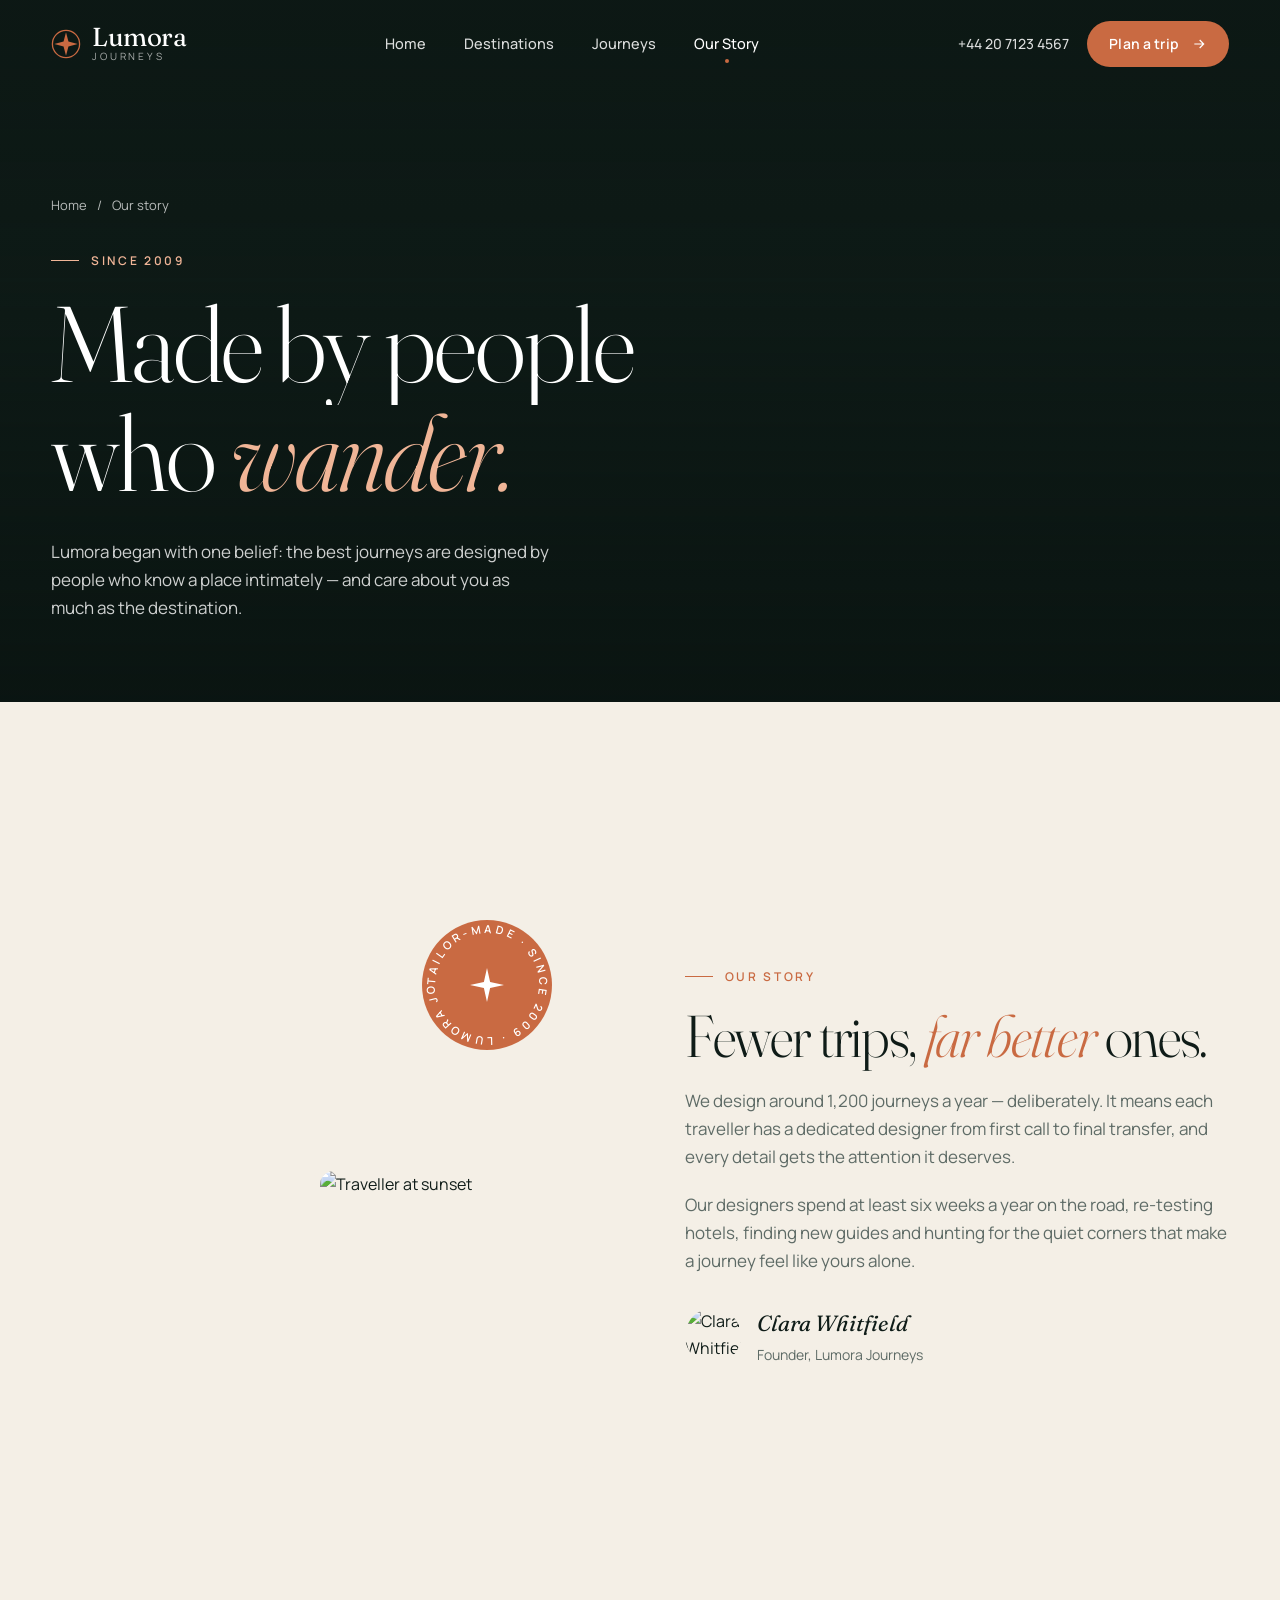
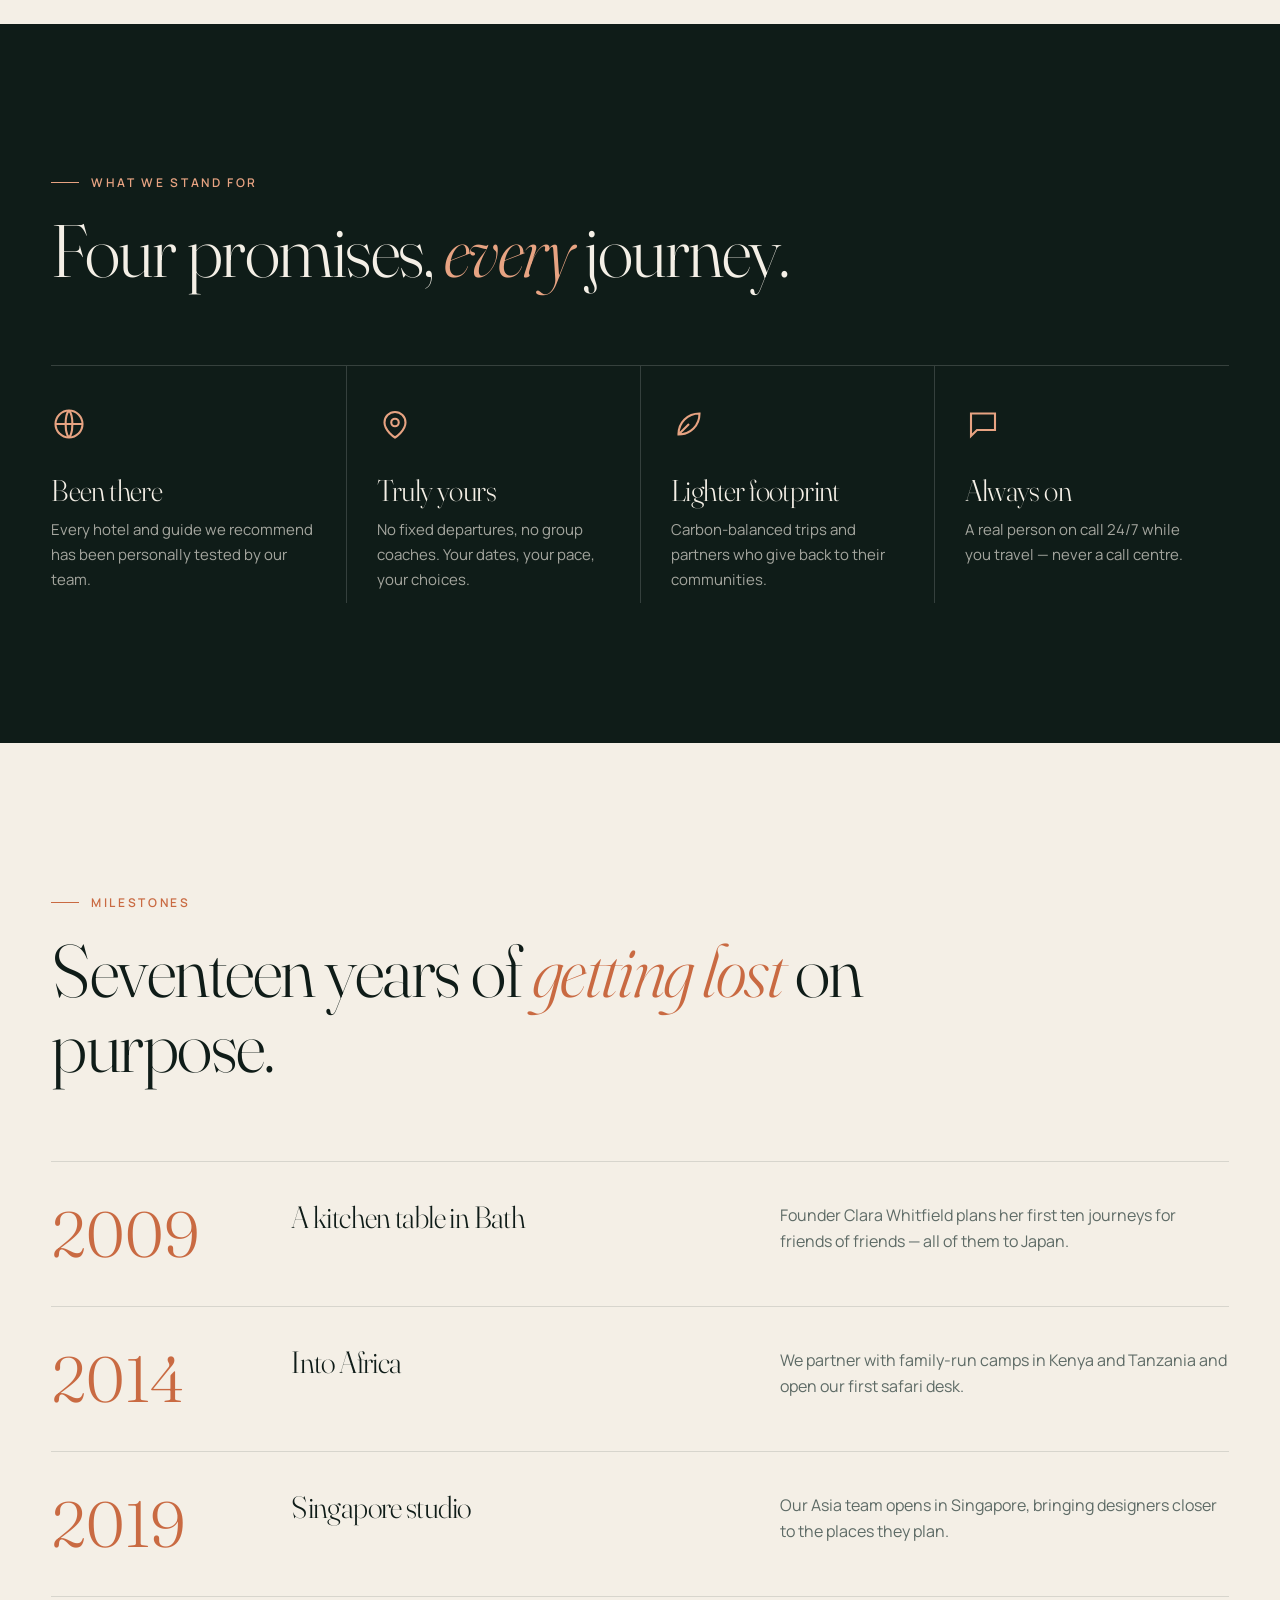
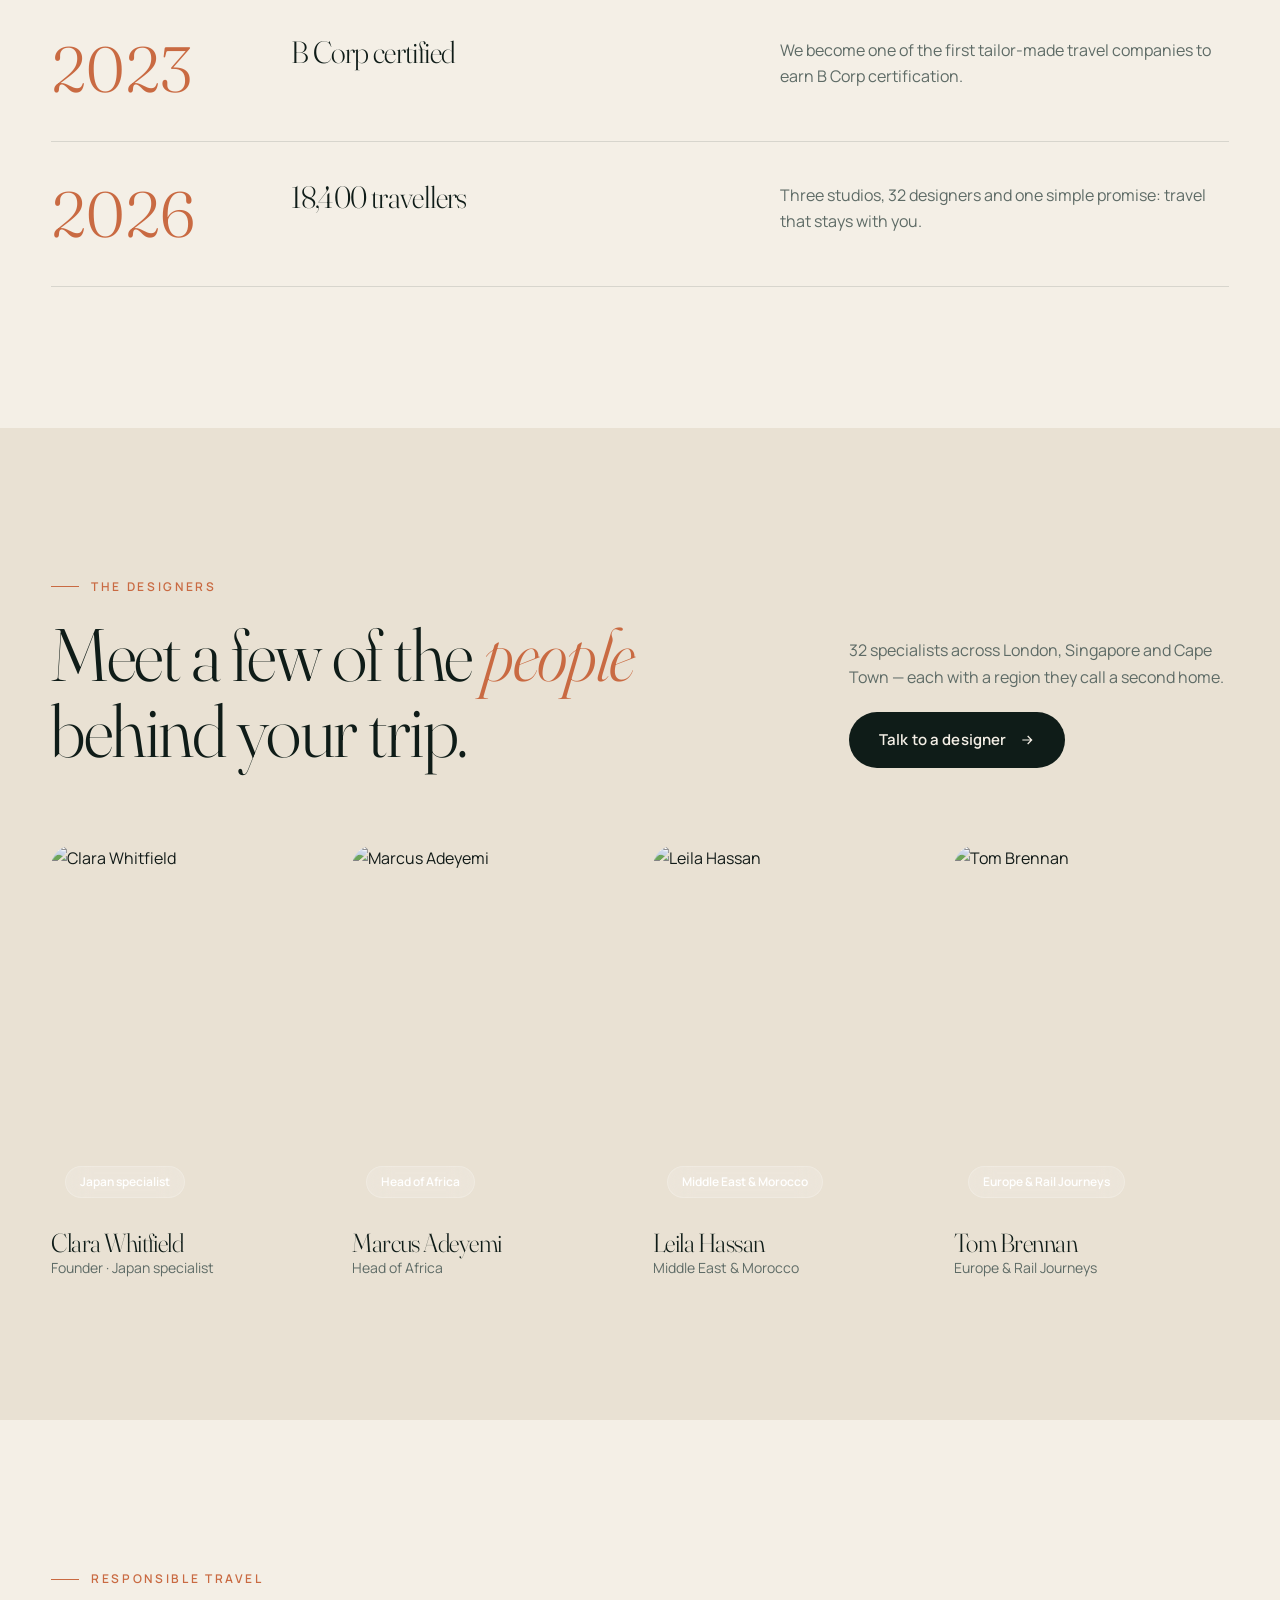
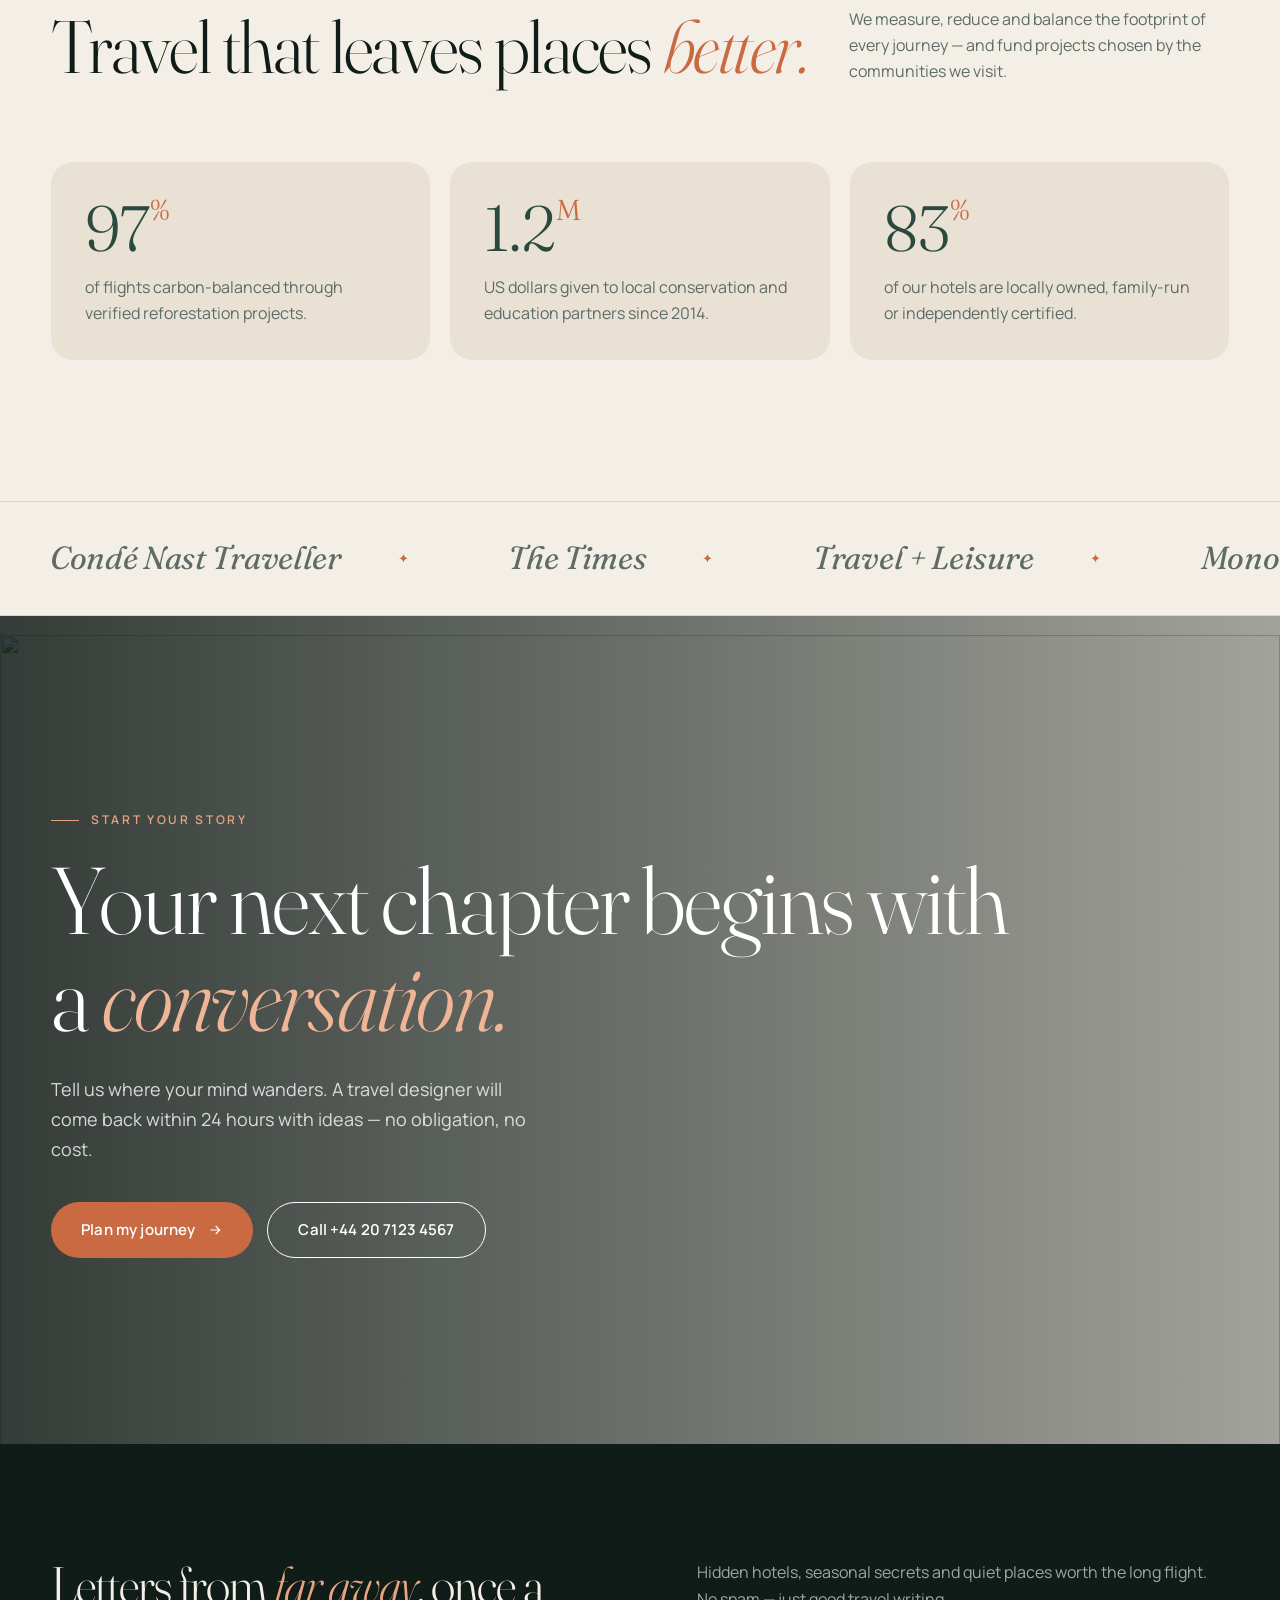
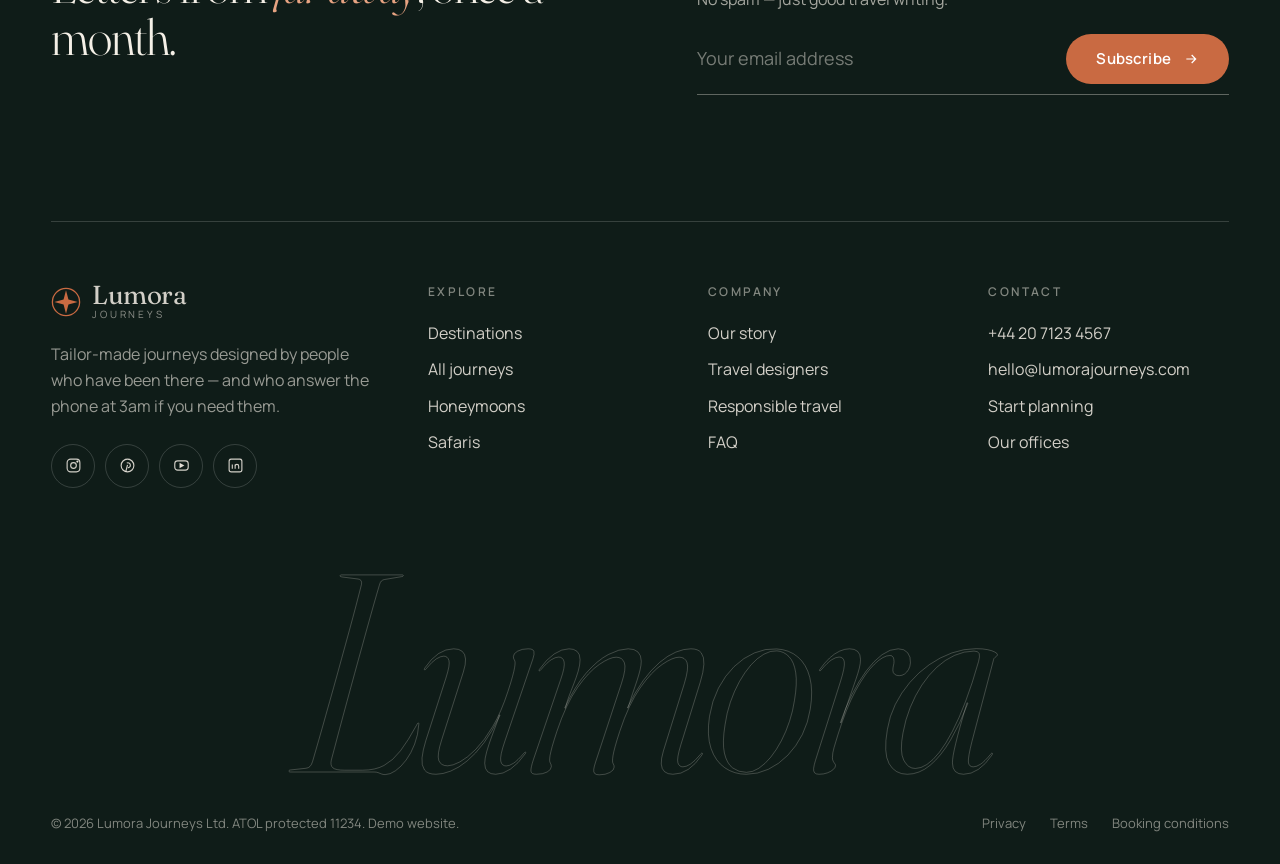
==== about.html @ c42655c9 "Lumora Journeys: premium tailor-made travel site Co-Authored-By: Claude Opus 5.5 <noreply@anthropic." ====
<!doctype html>
<html lang="en">
<head>
<meta charset="utf-8">
<meta name="viewport" content="width=device-width, initial-scale=1">
<title>Our Story — Lumora Journeys</title>
<meta name="description" content="Meet the travel designers behind Lumora Journeys — tailor-made travel since 2009.">
<meta name="theme-color" content="#0f1c18">
<link rel="icon" href="data:image/svg+xml,%3Csvg xmlns='http://www.w3.org/2000/svg' viewBox='0 0 32 32'%3E%3Ccircle cx='16' cy='16' r='16' fill='%230f1c18'/%3E%3Cpath d='M16 5l2.2 8.8L27 16l-8.8 2.2L16 27l-2.2-8.8L5 16l8.8-2.2z' fill='%23c96a42'/%3E%3C/svg%3E">
<link rel="preconnect" href="https://fonts.googleapis.com">
<link rel="preconnect" href="https://fonts.gstatic.com" crossorigin>
<link rel="preconnect" href="https://images.unsplash.com">
<link href="https://fonts.googleapis.com/css2?family=Fraunces:ital,opsz,wght@0,9..144,300..500;1,9..144,300..500&family=Manrope:wght@400;500;600;700&display=swap" rel="stylesheet">
<link rel="stylesheet" href="css/style.css">
<script>try{if(sessionStorage.getItem('lj'))document.documentElement.classList.add('seen')}catch(e){}</script>
</head>
<body>
<div class="loader" aria-hidden="true"><div class="loader-word"><span style="animation-delay:0.10s">L</span><span style="animation-delay:0.15s">u</span><span style="animation-delay:0.20s">m</span><span style="animation-delay:0.25s">o</span><span style="animation-delay:0.30s">r</span><span style="animation-delay:0.35s">a</span></div><div class="loader-meta"><span>Tailor-made journeys</span><span>Est. 2009</span></div><i class="loader-bar"></i></div>
<header class="hdr"><div class="wrap">
<a class="logo" href="index.html" aria-label="Lumora Journeys home"><svg viewBox="0 0 32 32" fill="none" stroke="currentColor" stroke-width="1.4"><circle cx="16" cy="16" r="14.5"/><path d="M16 3.5l2.6 9.9L28.5 16l-9.9 2.6L16 28.5l-2.6-9.9L3.5 16l9.9-2.6z" fill="currentColor" stroke="none"/></svg><span><b>Lumora</b><small>Journeys</small></span></a>
<nav class="nav" aria-label="Main"><a href="index.html">Home</a><a href="destinations.html">Destinations</a><a href="journeys.html">Journeys</a><a href="about.html" class=on>Our Story</a></nav>
<div class="hdr-cta"><a class="tel" href="tel:+442071234567">+44 20 7123 4567</a><a class="btn btn-terra" href="contact.html">Plan a trip <svg viewBox="0 0 24 24" fill="none" stroke="currentColor" stroke-width="1.8"><path d="M5 12h14M13 6l6 6-6 6"/></svg></a></div>
<button class="burger" aria-label="Menu" aria-expanded="false"><span></span><span></span></button>
</div></header>
<div class="mnav"><nav><a href="index.html"><span>Home</span><small>01</small></a><a href="destinations.html"><span>Destinations</span><small>02</small></a><a href="journeys.html"><span>Journeys</span><small>03</small></a><a href="about.html"><span>Our Story</span><small>04</small></a><a href="contact.html"><span>Plan a Trip</span><small>05</small></a></nav><div class="mnav-foot"><a href="tel:+442071234567">+44 20 7123 4567</a><a href="mailto:hello@lumorajourneys.com">hello@lumorajourneys.com</a><span>London · Singapore · Cape Town</span></div></div>
<main>
<section class="phero"><div class="phero-img"><img class="px" data-speed=".1" src="https://images.unsplash.com/photo-1503220317375-aaad61436b1b?auto=format&fit=crop&w=2000&q=80" alt=""></div>
<div class="wrap"><div class="crumb intro-fade"><a href="index.html">Home</a><span>/</span><span>Our story</span></div>
<span class="eyebrow intro-fade">Since 2009</span>
<h1 class="mask"><span><span>Made by people</span></span><span><span>who <em>wander.</em></span></span></h1>
<div class="phero-foot intro-fade"><p>Lumora began with one belief: the best journeys are designed by people who know a place intimately — and care about you as much as the destination.</p></div></div></section>
<section class="sec"><div class="wrap split">
  <div class="collage"><div class="c1 ri"><img class="px" data-speed=".06" src="https://images.unsplash.com/photo-1527631746610-bca00a040d60?auto=format&fit=crop&w=1100&q=80" alt="Traveller exploring a narrow street" loading="lazy"></div><div class="c2 ri"><img src="https://images.unsplash.com/photo-1473625247510-8ceb1760943f?auto=format&fit=crop&w=900&q=80" alt="Traveller at sunset" loading="lazy"></div><div class="seal"><svg class="ring" viewBox="0 0 120 120"><defs><path id="c" d="M60,60 m-48,0 a48,48 0 1,1 96,0 a48,48 0 1,1 -96,0"/></defs><text font-size="10.2" letter-spacing="3.1" fill="currentColor" font-family="Manrope" font-weight="600"><textPath href="#c">TAILOR-MADE · SINCE 2009 · LUMORA JOURNEYS · </textPath></text></svg><svg class="star" viewBox="0 0 24 24" fill="currentColor"><path d="M12 0l2.2 9.8L24 12l-9.8 2.2L12 24l-2.2-9.8L0 12l9.8-2.2z"/></svg></div></div>
  <div class="prose rv"><span class="eyebrow">Our story</span><h2>Fewer trips, <em>far better</em> ones.</h2>
    <p>We design around 1,200 journeys a year — deliberately. It means each traveller has a dedicated designer from first call to final transfer, and every detail gets the attention it deserves.</p>
    <p>Our designers spend at least six weeks a year on the road, re-testing hotels, finding new guides and hunting for the quiet corners that make a journey feel like yours alone.</p>
    <div class="sig"><img src="https://images.unsplash.com/photo-1544005313-94ddf0286df2?auto=format&fit=crop&w=160&q=80" alt="Clara Whitfield"><div><b>Clara Whitfield</b><span>Founder, Lumora Journeys</span></div></div></div>
</div></section>
<section class="sec bg-ink"><div class="wrap">
  <div class="shead "><div class="rv"><span class="eyebrow">What we stand for</span><h2>Four promises, <em>every</em> journey.</h2></div></div>
  <div class="values stagger"><div class="value"><svg viewBox="0 0 24 24" fill="none" stroke="currentColor" stroke-width="1.4"><circle cx="12" cy="12" r="9"/><path d="M12 3c3 3 3 15 0 18M12 3c-3 3-3 15 0 18M3 12h18"/></svg><h3>Been there</h3><p>Every hotel and guide we recommend has been personally tested by our team.</p></div><div class="value"><svg viewBox="0 0 24 24" fill="none" stroke="currentColor" stroke-width="1.4"><path d="M12 21s-7-4.4-7-10a7 7 0 0114 0c0 5.6-7 10-7 10z"/><circle cx="12" cy="11" r="2.5"/></svg><h3>Truly yours</h3><p>No fixed departures, no group coaches. Your dates, your pace, your choices.</p></div><div class="value"><svg viewBox="0 0 24 24" fill="none" stroke="currentColor" stroke-width="1.4"><path d="M5 19c8 0 14-6 14-14-8 0-14 6-14 14zM5 19l7-7"/></svg><h3>Lighter footprint</h3><p>Carbon-balanced trips and partners who give back to their communities.</p></div><div class="value"><svg viewBox="0 0 24 24" fill="none" stroke="currentColor" stroke-width="1.4"><path d="M4 5h16v11H8l-4 4z"/></svg><h3>Always on</h3><p>A real person on call 24/7 while you travel — never a call centre.</p></div></div>
</div></section>
<section class="sec"><div class="wrap">
  <div class="shead "><div class="rv"><span class="eyebrow">Milestones</span><h2>Seventeen years of <em>getting lost</em> on purpose.</h2></div></div>
  <div class="tline"><div class="tl-row rv"><b>2009</b><h3>A kitchen table in Bath</h3><p>Founder Clara Whitfield plans her first ten journeys for friends of friends — all of them to Japan.</p></div><div class="tl-row rv"><b>2014</b><h3>Into Africa</h3><p>We partner with family-run camps in Kenya and Tanzania and open our first safari desk.</p></div><div class="tl-row rv"><b>2019</b><h3>Singapore studio</h3><p>Our Asia team opens in Singapore, bringing designers closer to the places they plan.</p></div><div class="tl-row rv"><b>2023</b><h3>B Corp certified</h3><p>We become one of the first tailor-made travel companies to earn B Corp certification.</p></div><div class="tl-row rv"><b>2026</b><h3>18,400 travellers</h3><p>Three studios, 32 designers and one simple promise: travel that stays with you.</p></div></div>
</div></section>
<section class="sec bg-stone" id="team"><div class="wrap">
  <div class="shead "><div class="rv"><span class="eyebrow">The designers</span><h2>Meet a few of the <em>people</em> behind your trip.</h2></div><div class="shead-side rv"><p>32 specialists across London, Singapore and Cape Town — each with a region they call a second home.</p><a class="btn btn-ink" href="contact.html">Talk to a designer <svg viewBox="0 0 24 24" fill="none" stroke="currentColor" stroke-width="1.8"><path d="M5 12h14M13 6l6 6-6 6"/></svg></a></div></div>
  <div class="team stagger"><div class="member"><div class="member-media"><img src="https://images.unsplash.com/photo-1544005313-94ddf0286df2?auto=format&fit=crop&w=700&q=80" alt="Clara Whitfield" loading="lazy"><span class="pill">Japan specialist</span></div><h3>Clara Whitfield</h3><p>Founder · Japan specialist</p></div><div class="member"><div class="member-media"><img src="https://images.unsplash.com/photo-1507003211169-0a1dd7228f2d?auto=format&fit=crop&w=700&q=80" alt="Marcus Adeyemi" loading="lazy"><span class="pill">Head of Africa</span></div><h3>Marcus Adeyemi</h3><p>Head of Africa</p></div><div class="member"><div class="member-media"><img src="https://images.unsplash.com/photo-1534528741775-53994a69daeb?auto=format&fit=crop&w=700&q=80" alt="Leila Hassan" loading="lazy"><span class="pill">Middle East & Morocco</span></div><h3>Leila Hassan</h3><p>Middle East & Morocco</p></div><div class="member"><div class="member-media"><img src="https://images.unsplash.com/photo-1506794778202-cad84cf45f1d?auto=format&fit=crop&w=700&q=80" alt="Tom Brennan" loading="lazy"><span class="pill">Europe & Rail Journeys</span></div><h3>Tom Brennan</h3><p>Europe & Rail Journeys</p></div></div>
</div></section>
<section class="sec" id="impact"><div class="wrap">
  <div class="shead "><div class="rv"><span class="eyebrow">Responsible travel</span><h2>Travel that leaves places <em>better.</em></h2></div><div class="shead-side rv"><p>We measure, reduce and balance the footprint of every journey — and fund projects chosen by the communities we visit.</p></div></div>
  <div class="impact stagger"><div style="background:var(--stone)"><b data-count="100">0<sup>%</sup></b><p>of flights carbon-balanced through verified reforestation projects.</p></div><div style="background:var(--stone)"><b data-count="1.2">0<sup>M</sup></b><p>US dollars given to local conservation and education partners since 2014.</p></div><div style="background:var(--stone)"><b data-count="86">0<sup>%</sup></b><p>of our hotels are locally owned, family-run or independently certified.</p></div></div>
</div></section>
<div class="press marquee" aria-label="As featured in"><div class="marquee-track"><span>Condé Nast Traveller</span><span>The Times</span><span>Travel + Leisure</span><span>Monocle</span><span>National Geographic</span><span>Vogue</span><span>Wallpaper*</span><span>Condé Nast Traveller</span><span>The Times</span><span>Travel + Leisure</span><span>Monocle</span><span>National Geographic</span><span>Vogue</span><span>Wallpaper*</span></div></div>
<section class="cta"><div class="cta-img"><img class="px" data-speed=".12" src="https://images.unsplash.com/photo-1469474968028-56623f02e42e?auto=format&fit=crop&w=2000&q=80" alt="" loading="lazy"></div>
<div class="wrap light"><span class="eyebrow rv">Start your story</span><h2 class="rv">Your next chapter begins with a <em>conversation.</em></h2>
<p class="rv">Tell us where your mind wanders. A travel designer will come back within 24 hours with ideas — no obligation, no cost.</p>
<div class="cta-actions rv"><a class="btn btn-terra" href="contact.html">Plan my journey <svg viewBox="0 0 24 24" fill="none" stroke="currentColor" stroke-width="1.8"><path d="M5 12h14M13 6l6 6-6 6"/></svg></a><a class="btn btn-ghost" href="tel:+442071234567">Call +44 20 7123 4567</a></div></div></section>
</main>
<footer class="foot"><div class="wrap">
<div class="foot-top">
  <h3 class="rv">Letters from <em>far away</em>, once a month.</h3>
  <div class="news rv"><p>Hidden hotels, seasonal secrets and quiet places worth the long flight. No spam — just good travel writing.</p>
  <form novalidate><input type="email" name="email" placeholder="Your email address" aria-label="Email address"><button class="btn btn-terra" type="submit">Subscribe <svg viewBox="0 0 24 24" fill="none" stroke="currentColor" stroke-width="1.8"><path d="M5 12h14M13 6l6 6-6 6"/></svg></button></form><p class="msg" aria-live="polite"></p></div>
</div>
<div class="foot-grid">
  <div class="foot-about"><a class="logo" href="index.html"><svg viewBox="0 0 32 32" fill="none" stroke="currentColor" stroke-width="1.4"><circle cx="16" cy="16" r="14.5"/><path d="M16 3.5l2.6 9.9L28.5 16l-9.9 2.6L16 28.5l-2.6-9.9L3.5 16l9.9-2.6z" fill="currentColor" stroke="none"/></svg><span><b>Lumora</b><small>Journeys</small></span></a>
  <p>Tailor-made journeys designed by people who have been there — and who answer the phone at 3am if you need them.</p>
  <div class="socials"><a href="#" aria-label="Instagram"><svg viewBox="0 0 24 24" fill="none" stroke="currentColor" stroke-width="1.6"><rect x="3" y="3" width="18" height="18" rx="5"/><circle cx="12" cy="12" r="4"/><circle cx="17.5" cy="6.5" r=".8" fill="currentColor"/></svg></a><a href="#" aria-label="Pinterest"><svg viewBox="0 0 24 24" fill="none" stroke="currentColor" stroke-width="1.6"><circle cx="12" cy="12" r="9"/><path d="M11 8.5c3-1 5 .5 5 3s-2 4-3.5 3.5M12 11l-2.5 10"/></svg></a><a href="#" aria-label="YouTube"><svg viewBox="0 0 24 24" fill="none" stroke="currentColor" stroke-width="1.6"><rect x="2.5" y="5.5" width="19" height="13" rx="4"/><path d="M10 9.5v5l4.5-2.5z" fill="currentColor"/></svg></a><a href="#" aria-label="LinkedIn"><svg viewBox="0 0 24 24" fill="none" stroke="currentColor" stroke-width="1.6"><rect x="3" y="3" width="18" height="18" rx="3"/><path d="M7.5 10.5v6M7.5 7.5v.01M11.5 16.5v-6M11.5 13c0-1.5 1-2.5 2.5-2.5s2.5 1 2.5 2.5v3.5"/></svg></a></div></div>
  <div><h4>Explore</h4><ul><li><a href="destinations.html">Destinations</a></li><li><a href="journeys.html">All journeys</a></li><li><a href="journeys.html?style=Romance#results">Honeymoons</a></li><li><a href="journeys.html?style=Wildlife#results">Safaris</a></li></ul></div>
  <div><h4>Company</h4><ul><li><a href="about.html">Our story</a></li><li><a href="about.html#team">Travel designers</a></li><li><a href="about.html#impact">Responsible travel</a></li><li><a href="contact.html#faq">FAQ</a></li></ul></div>
  <div><h4>Contact</h4><ul><li><a href="tel:+442071234567">+44 20 7123 4567</a></li><li><a href="mailto:hello@lumorajourneys.com">hello@lumorajourneys.com</a></li><li><a href="contact.html">Start planning</a></li><li><a href="contact.html#offices">Our offices</a></li></ul></div>
</div>
<div class="foot-word" aria-hidden="true">Lumora</div>
<div class="foot-bottom"><span>© 2026 Lumora Journeys Ltd. ATOL protected 11234. Demo website.</span><div><a href="#">Privacy</a><a href="#">Terms</a><a href="#">Booking conditions</a></div></div>
</div></footer>
<div class="modal" id="modal" aria-hidden="true" role="dialog" aria-modal="true" aria-label="Journey details"><div class="modal-bg"></div><div class="modal-panel" data-lenis-prevent><button class="modal-close" aria-label="Close"><svg viewBox="0 0 24 24" fill="none" stroke="currentColor" stroke-width="1.8"><path d="M6 6l12 12M18 6L6 18"/></svg></button><div class="modal-content"></div></div></div>
<script src="https://unpkg.com/lenis@1.1.13/dist/lenis.min.js"></script>
<script src="js/script.js"></script>
</body>
</html>
---- css/style.css ----
/* ==========================================================
   Lumora Journeys — tailor-made travel
   ========================================================== */
:root {
  --ink: #0f1c18;
  --forest: #17312a;
  --moss: #2b4a3f;
  --cream: #f4efe6;
  --stone: #e9e1d3;
  --sand: #d9cdb8;
  --terra: #c96a42;
  --terra-deep: #a9532f;
  --mist: #a9bdb2;
  --muted: #5e6b66;
  --line: rgba(15, 28, 24, .12);
  --line-light: rgba(255, 255, 255, .16);
  --serif: 'Fraunces', Georgia, serif;
  --sans: 'Manrope', system-ui, -apple-system, sans-serif;
  --ease: cubic-bezier(.16, 1, .3, 1);
  --ease-io: cubic-bezier(.77, 0, .175, 1);
  --pad: clamp(20px, 4vw, 56px);
  --intro: 2.1s;
  --radius: 22px;
}
html.seen { --intro: .2s; }

*, *::before, *::after { box-sizing: border-box; margin: 0; padding: 0; }
html { -webkit-text-size-adjust: 100%; }
html.lenis, html.lenis body { height: auto; }
.lenis.lenis-smooth { scroll-behavior: auto !important; }
.lenis.lenis-stopped { overflow: hidden; }
body {
  font-family: var(--sans);
  font-size: 16px;
  line-height: 1.65;
  color: var(--ink);
  background: var(--cream);
  -webkit-font-smoothing: antialiased;
  overflow-x: hidden;
}
img { display: block; max-width: 100%; }
a { color: inherit; text-decoration: none; }
button, input, select, textarea { font: inherit; color: inherit; }
button { cursor: pointer; background: none; border: 0; }
::selection { background: var(--terra); color: #fff; }

.wrap { width: 100%; max-width: 1380px; margin: 0 auto; padding: 0 var(--pad); }
.sec { padding: clamp(80px, 11vw, 160px) 0; position: relative; }
.bg-stone { background: var(--stone); }
.bg-ink { background: var(--ink); color: var(--cream); }

.eyebrow {
  display: inline-flex; align-items: center; gap: 12px;
  font-size: 12px; font-weight: 600; letter-spacing: .22em; text-transform: uppercase;
  color: var(--terra);
}
.eyebrow::before { content: ''; width: 28px; height: 1px; background: currentColor; }
.bg-ink .eyebrow, .light .eyebrow { color: #e7a382; }

.display, h1, h2, h3 { font-family: var(--serif); font-weight: 300; letter-spacing: -.02em; line-height: 1.02; font-variation-settings: 'opsz' 144; }
h1 em, h2 em, h3 em, .display em { font-style: italic; font-weight: 300; color: var(--terra); }
.bg-ink h2 em, .light h1 em, .light h2 em { color: #e7a382; }
h2 { font-size: clamp(40px, 5.8vw, 88px); }
.lead { font-size: clamp(17px, 1.4vw, 20px); color: var(--muted); max-width: 560px; }
.bg-ink .lead { color: rgba(244, 239, 230, .65); }

/* ---------- buttons ---------- */
.btn {
  position: relative; display: inline-flex; align-items: center; justify-content: center; gap: 12px;
  height: 56px; padding: 0 30px; border-radius: 99px;
  font-size: 15px; font-weight: 600; letter-spacing: .01em;
  overflow: hidden; isolation: isolate; white-space: nowrap;
  transition: color .5s var(--ease), border-color .5s var(--ease);
}
.btn::before {
  content: ''; position: absolute; inset: 0; z-index: -1; border-radius: inherit;
  transform: translateY(101%); transition: transform .6s var(--ease);
}
.btn:hover::before { transform: translateY(0); }
.btn svg { width: 16px; height: 16px; transition: transform .5s var(--ease); }
.btn:hover svg { transform: translateX(4px); }
.btn-terra { background: var(--terra); color: #fff; }
.btn-terra::before { background: var(--ink); }
.btn-ink { background: var(--ink); color: var(--cream); }
.btn-ink::before { background: var(--terra); }
.btn-ghost { border: 1px solid currentColor; }
.btn-ghost::before { background: var(--ink); }
.btn-ghost:hover { color: var(--cream); border-color: var(--ink); }
.light .btn-ghost::before, .bg-ink .btn-ghost::before { background: var(--cream); }
.light .btn-ghost:hover, .bg-ink .btn-ghost:hover { color: var(--ink); border-color: var(--cream); }
.link-u { position: relative; font-weight: 600; display: inline-flex; gap: 10px; align-items: center; }
.link-u::after { content: ''; position: absolute; left: 0; bottom: -4px; width: 100%; height: 1px; background: currentColor; transform-origin: right; transition: transform .6s var(--ease); }
.link-u:hover::after { transform: scaleX(0); }

/* ---------- loader ---------- */
.loader {
  position: fixed; inset: 0; z-index: 200; background: var(--ink); color: var(--cream);
  display: grid; place-items: center;
  animation: loaderOut 1s var(--ease-io) 1.6s forwards;
}
html.seen .loader { display: none; }
.loader-word { font-family: var(--serif); font-size: clamp(56px, 11vw, 150px); font-weight: 300; font-style: italic; display: flex; overflow: hidden; line-height: 1.1; }
.loader-word span { display: inline-block; transform: translateY(110%); animation: up 1s var(--ease) forwards; }
.loader-meta { position: absolute; left: var(--pad); right: var(--pad); bottom: 40px; display: flex; justify-content: space-between; font-size: 12px; letter-spacing: .2em; text-transform: uppercase; color: rgba(244, 239, 230, .55); }
.loader-bar { position: absolute; left: 0; bottom: 0; height: 2px; width: 100%; background: var(--terra); transform-origin: left; transform: scaleX(0); animation: grow 1.5s var(--ease-io) .1s forwards; }
@keyframes up { to { transform: translateY(0); } }
@keyframes grow { to { transform: scaleX(1); } }
@keyframes loaderOut { to { transform: translateY(-100%); visibility: hidden; } }

/* ---------- header ---------- */
.hdr {
  position: fixed; top: 0; left: 0; right: 0; z-index: 90;
  color: #fff; transition: background .5s, color .5s, transform .6s var(--ease), box-shadow .5s;
}
.hdr .wrap { display: flex; align-items: center; gap: 32px; height: 88px; transition: height .5s var(--ease); }
.hdr.scrolled { background: rgba(244, 239, 230, .86); backdrop-filter: blur(18px) saturate(1.4); -webkit-backdrop-filter: blur(18px) saturate(1.4); color: var(--ink); box-shadow: 0 1px 0 var(--line); }
.hdr.scrolled .wrap { height: 72px; }
.hdr.hide { transform: translateY(-100%); }
.logo { display: flex; align-items: center; gap: 11px; font-family: var(--serif); font-size: 26px; font-weight: 400; letter-spacing: -.02em; }
.logo svg { width: 30px; height: 30px; color: var(--terra); }
.logo small { font-family: var(--sans); font-size: 10px; letter-spacing: .28em; text-transform: uppercase; opacity: .65; display: block; margin-top: -2px; }
.logo b { font-weight: 400; display: block; line-height: 1; }
.nav { display: flex; gap: 6px; margin: 0 auto; }
.nav a { position: relative; padding: 10px 16px; font-size: 14.5px; font-weight: 500; border-radius: 99px; opacity: .85; transition: opacity .3s, background .3s; }
.nav a:hover { opacity: 1; background: rgba(255, 255, 255, .12); }
.hdr.scrolled .nav a:hover { background: rgba(15, 28, 24, .06); }
.nav a.on { opacity: 1; }
.nav a.on::after { content: ''; position: absolute; left: 50%; bottom: 3px; width: 4px; height: 4px; border-radius: 50%; background: var(--terra); transform: translateX(-50%); }
.hdr-cta { display: flex; align-items: center; gap: 18px; }
.hdr-cta .tel { font-size: 14px; font-weight: 500; opacity: .85; }
.hdr .btn { height: 46px; padding: 0 22px; font-size: 14px; }
.burger { display: none; width: 46px; height: 46px; border-radius: 50%; border: 1px solid currentColor; position: relative; margin-left: auto; }
.burger span { position: absolute; left: 14px; right: 14px; height: 1.5px; background: currentColor; transition: transform .5s var(--ease), top .5s var(--ease); }
.burger span:nth-child(1) { top: 19px; }
.burger span:nth-child(2) { top: 25px; }
body.menu-open .burger span:nth-child(1) { top: 22px; transform: rotate(45deg); }
body.menu-open .burger span:nth-child(2) { top: 22px; transform: rotate(-45deg); }
body.menu-open .hdr { color: var(--cream); background: transparent; box-shadow: none; backdrop-filter: none; -webkit-backdrop-filter: none; transform: none; }

.mnav {
  position: fixed; inset: 0; z-index: 85; background: var(--forest); color: var(--cream);
  display: flex; flex-direction: column; justify-content: flex-end; padding: 110px var(--pad) 40px;
  clip-path: inset(0 0 100% 0); transition: clip-path .9s var(--ease-io); visibility: hidden;
}
body.menu-open .mnav { clip-path: inset(0 0 0 0); visibility: visible; }
.mnav nav { display: flex; flex-direction: column; }
.mnav nav a { font-family: var(--serif); font-size: clamp(42px, 11vw, 64px); font-weight: 300; line-height: 1.18; display: flex; align-items: baseline; gap: 14px; overflow: hidden; }
.mnav nav a span { display: inline-block; transform: translateY(105%); transition: transform .9s var(--ease); }
.mnav nav a small { font-family: var(--sans); font-size: 12px; color: var(--mist); }
body.menu-open .mnav nav a span { transform: translateY(0); }
body.menu-open .mnav nav a:nth-child(2) span { transition-delay: .06s; }
body.menu-open .mnav nav a:nth-child(3) span { transition-delay: .12s; }
body.menu-open .mnav nav a:nth-child(4) span { transition-delay: .18s; }
body.menu-open .mnav nav a:nth-child(5) span { transition-delay: .24s; }
.mnav-foot { margin-top: 40px; padding-top: 24px; border-top: 1px solid var(--line-light); display: flex; flex-wrap: wrap; gap: 10px 28px; font-size: 14px; color: rgba(244, 239, 230, .7); }

/* ---------- hero ---------- */
.hero { position: relative; height: 100vh; height: 100svh; min-height: 640px; color: #fff; overflow: hidden; background: var(--ink); }
.hs { position: absolute; inset: 0; opacity: 0; transition: opacity 1.6s var(--ease-io); }
.hs.on { opacity: 1; z-index: 1; }
.hs img { width: 100%; height: 100%; object-fit: cover; transform: scale(1.18); }
.hs.on img { animation: kenburns 9s linear forwards; }
@keyframes kenburns { from { transform: scale(1.18); } to { transform: scale(1.02); } }
.hero::after {
  content: ''; position: absolute; inset: 0; z-index: 2; pointer-events: none;
  background:
    linear-gradient(180deg, rgba(10, 20, 17, .55) 0%, rgba(10, 20, 17, 0) 28%),
    linear-gradient(0deg, rgba(10, 20, 17, .85) 0%, rgba(10, 20, 17, .25) 45%, rgba(10, 20, 17, 0) 70%);
}
.hero-in { position: relative; z-index: 3; height: 100%; display: flex; flex-direction: column; justify-content: flex-end; padding-bottom: clamp(140px, 17vh, 190px); }
.hero .eyebrow { color: #f0b597; }
.hero h1 { font-size: clamp(52px, 9.4vw, 152px); margin: 22px 0 0; max-width: 1100px; }
.hero h1 em { color: #f0b597; }
.mask > span { display: block; overflow: hidden; padding-bottom: .06em; margin-bottom: -.06em; }
.mask > span > span { display: block; transform: translateY(110%); animation: up 1.3s var(--ease) forwards; animation-delay: var(--intro); }
.mask > span:nth-child(2) > span { animation-delay: calc(var(--intro) + .12s); }
.intro-fade { opacity: 0; transform: translateY(24px); animation: fadeUp 1.2s var(--ease) forwards; animation-delay: calc(var(--intro) + .35s); }
@keyframes fadeUp { to { opacity: 1; transform: none; } }
.hero-row { display: flex; align-items: flex-end; justify-content: space-between; gap: 40px; margin-top: 34px; }
.hero-row p { max-width: 430px; font-size: 17px; color: rgba(255, 255, 255, .8); }
.hero-dots { display: flex; gap: 22px; }
.hdot { text-align: left; width: 120px; color: #fff; opacity: .55; transition: opacity .4s; }
.hdot.on, .hdot:hover { opacity: 1; }
.hdot i { display: block; height: 2px; background: rgba(255, 255, 255, .25); position: relative; overflow: hidden; margin-bottom: 12px; }
.hdot i::after { content: ''; position: absolute; inset: 0; background: #fff; transform: scaleX(0); transform-origin: left; }
.hdot.on i::after { animation: grow 7s linear forwards; }
.hdot b { display: block; font-weight: 600; font-size: 14px; }
.hdot small { font-size: 12px; opacity: .7; }

/* ---------- search ---------- */
.search-wrap { position: relative; z-index: 5; margin-top: -78px; }
.search {
  display: grid; grid-template-columns: repeat(4, 1fr) auto; align-items: center;
  background: #fff; border-radius: 26px; padding: 12px; box-shadow: 0 30px 80px -30px rgba(15, 28, 24, .35);
}
.sf { padding: 12px 22px; border-right: 1px solid var(--line); min-width: 0; position: relative; }
.sf:nth-child(4) { border-right: 0; }
.sf label { display: block; font-size: 11px; font-weight: 700; letter-spacing: .16em; text-transform: uppercase; color: var(--muted); margin-bottom: 2px; }
.sf select, .sf input { width: 100%; border: 0; outline: 0; background: transparent; font-size: 16px; font-weight: 600; appearance: none; -webkit-appearance: none; cursor: pointer; padding: 2px 18px 2px 0; text-overflow: ellipsis; }
.sf::after { content: ''; position: absolute; right: 22px; bottom: 22px; width: 7px; height: 7px; border-right: 1.5px solid var(--muted); border-bottom: 1.5px solid var(--muted); transform: rotate(45deg); pointer-events: none; }
.search .btn { height: 64px; padding: 0 34px; border-radius: 18px; }
.search .btn::before { border-radius: 18px; }

/* ---------- intro ---------- */
.intro-grid { display: grid; grid-template-columns: 300px 1fr; gap: 60px; }
.words { font-family: var(--serif); font-size: clamp(28px, 3.6vw, 54px); font-weight: 300; line-height: 1.18; letter-spacing: -.015em; }
.words .w { opacity: .14; transition: opacity .4s; }
.words .w.lit { opacity: 1; }
.words em { color: var(--terra); }
.intro-side { display: flex; flex-direction: column; gap: 26px; padding-top: 12px; }
.intro-side .seal { width: 128px; height: 128px; position: relative; display: grid; place-items: center; }
.seal svg.ring { position: absolute; inset: 0; width: 100%; height: 100%; animation: spin 22s linear infinite; }
.seal .star { width: 34px; height: 34px; color: var(--terra); }
@keyframes spin { to { transform: rotate(360deg); } }
.stats { display: grid; grid-template-columns: repeat(4, 1fr); margin-top: clamp(60px, 8vw, 110px); border-top: 1px solid var(--line); }
.stat { padding: 34px 26px 0 0; }
.stat + .stat { padding-left: 26px; border-left: 1px solid var(--line); }
.stat b { display: block; font-family: var(--serif); font-weight: 300; font-size: clamp(44px, 5vw, 76px); line-height: 1; letter-spacing: -.03em; }
.stat b sup { font-size: .4em; color: var(--terra); vertical-align: top; margin-left: 4px; }
.stat span { display: block; margin-top: 12px; color: var(--muted); font-size: 14.5px; }

/* ---------- marquee ---------- */
.marquee { overflow: hidden; padding: 30px 0; border-block: 1px solid var(--line); white-space: nowrap; }
.marquee-track { display: inline-flex; animation: marq 40s linear infinite; }
.marquee span { font-family: var(--serif); font-style: italic; font-weight: 300; font-size: clamp(34px, 4.6vw, 64px); padding: 0 28px; display: inline-flex; align-items: center; gap: 56px; }
.marquee span::after { content: '✦'; font-style: normal; font-size: .4em; color: var(--terra); }
.marquee:hover .marquee-track { animation-play-state: paused; }
@keyframes marq { to { transform: translateX(-50%); } }

/* ---------- section head ---------- */
.shead { display: flex; justify-content: space-between; align-items: flex-end; gap: 40px; margin-bottom: clamp(44px, 6vw, 80px); }
.shead h2 { margin-top: 20px; max-width: 840px; }
.shead-side { max-width: 380px; display: flex; flex-direction: column; gap: 22px; align-items: flex-start; }
.shead-side p { color: var(--muted); }
.bg-ink .shead-side p { color: rgba(244, 239, 230, .65); }

/* ---------- horizontal destinations ---------- */
.hz { position: relative; background: var(--ink); color: var(--cream); }
.hz-sticky { position: sticky; top: 0; height: 100vh; overflow: hidden; display: flex; flex-direction: column; justify-content: center; }
.hz-head { display: flex; justify-content: space-between; align-items: flex-end; gap: 30px; margin-bottom: 44px; }
.hz-head h2 { margin-top: 18px; font-size: clamp(40px, 5vw, 76px); }
.hz-progress { width: 220px; height: 1px; background: var(--line-light); position: relative; }
.hz-progress i { position: absolute; inset: 0; background: var(--terra); transform-origin: left; transform: scaleX(0); }
.hz-track { display: flex; gap: 26px; padding: 0 var(--pad); will-change: transform; }
.dcard { position: relative; flex: 0 0 auto; width: clamp(280px, 26vw, 380px); aspect-ratio: 3 / 4; border-radius: var(--radius); overflow: hidden; color: #fff; display: block; }
.dcard img { position: absolute; inset: 0; width: 100%; height: 100%; object-fit: cover; transform: scale(1.06); transition: transform 1.4s var(--ease); }
.dcard:hover img { transform: scale(1.14); }
.dcard::after { content: ''; position: absolute; inset: 0; background: linear-gradient(0deg, rgba(10, 20, 17, .85), rgba(10, 20, 17, 0) 55%); }
.dcard-top { position: absolute; z-index: 2; top: 18px; left: 18px; right: 18px; display: flex; justify-content: space-between; }
.pill { display: inline-flex; align-items: center; height: 32px; padding: 0 14px; border-radius: 99px; font-size: 12px; font-weight: 600; background: rgba(255, 255, 255, .16); backdrop-filter: blur(12px); -webkit-backdrop-filter: blur(12px); border: 1px solid rgba(255, 255, 255, .2); }
.dcard-body { position: absolute; z-index: 2; left: 24px; right: 24px; bottom: 24px; }
.dcard-body small { font-size: 12px; letter-spacing: .18em; text-transform: uppercase; opacity: .75; }
.dcard-body h3 { font-size: clamp(32px, 2.8vw, 42px); margin: 6px 0 14px; }
.dcard-foot { display: flex; justify-content: space-between; align-items: center; padding-top: 14px; border-top: 1px solid rgba(255, 255, 255, .22); font-size: 14px; }
.dcard-foot b { font-weight: 600; }
.arrow-c { width: 40px; height: 40px; border-radius: 50%; display: grid; place-items: center; background: #fff; color: var(--ink); transition: background .4s, color .4s, transform .5s var(--ease); }
.arrow-c svg { width: 15px; height: 15px; }
.dcard:hover .arrow-c { background: var(--terra); color: #fff; transform: rotate(-45deg); }
.hz-end { flex: 0 0 auto; width: clamp(260px, 22vw, 320px); aspect-ratio: 3 / 4; border-radius: var(--radius); border: 1px solid var(--line-light); display: flex; flex-direction: column; justify-content: space-between; padding: 30px; }
.hz-end h3 { font-size: 36px; }
.hz-end h3 em { color: #e7a382; }

/* ---------- journey cards ---------- */
.grid3 { display: grid; grid-template-columns: repeat(3, 1fr); gap: 34px 26px; }
.jcard { cursor: pointer; display: flex; flex-direction: column; }
.jcard-media { position: relative; aspect-ratio: 4 / 4.6; border-radius: var(--radius); overflow: hidden; background: var(--stone); }
.jcard-media img { width: 100%; height: 100%; object-fit: cover; transition: transform 1.4s var(--ease); }
.jcard:hover .jcard-media img { transform: scale(1.07); }
.jcard-media .pill { position: absolute; top: 16px; left: 16px; color: #fff; }
.heart { position: absolute; top: 14px; right: 14px; width: 42px; height: 42px; border-radius: 50%; background: rgba(255, 255, 255, .92); display: grid; place-items: center; color: var(--ink); transition: transform .4s var(--ease), background .3s; z-index: 2; }
.heart svg { width: 18px; height: 18px; }
.heart:hover { transform: scale(1.1); }
.heart.on { color: #fff; background: var(--terra); }
.heart.on svg path { fill: currentColor; }
.jcard-days { position: absolute; left: 16px; bottom: 16px; background: var(--cream); border-radius: 14px; padding: 8px 14px; line-height: 1.1; }
.jcard-days b { font-family: var(--serif); font-size: 26px; font-weight: 400; display: block; }
.jcard-days small { font-size: 10.5px; letter-spacing: .16em; text-transform: uppercase; color: var(--muted); }
.jcard-body { padding: 22px 4px 0; display: flex; flex-direction: column; flex: 1; }
.jcard-meta { display: flex; justify-content: space-between; font-size: 13px; color: var(--muted); font-weight: 500; }
.jcard-meta .rate { color: var(--ink); font-weight: 600; display: inline-flex; gap: 5px; align-items: center; }
.jcard-meta .rate::before { content: '★'; color: var(--terra); }
.jcard h3 { font-size: clamp(26px, 2.1vw, 32px); margin: 10px 0 8px; transition: color .4s; }
.jcard:hover h3 { color: var(--terra); }
.jcard-route { font-size: 14px; color: var(--muted); }
.jcard-foot { margin-top: auto; padding-top: 18px; display: flex; justify-content: space-between; align-items: center; border-top: 1px solid var(--line); margin-top: 18px; }
.jcard-foot small { font-size: 12px; color: var(--muted); display: block; }
.jcard-foot b { font-family: var(--serif); font-size: 26px; font-weight: 400; }
.jcard-foot .link-u { font-size: 14px; }

/* ---------- experiences (expanding panels) ---------- */
.xp { display: flex; gap: 14px; height: 620px; }
.xpanel { position: relative; flex: 1; min-width: 0; border-radius: var(--radius); overflow: hidden; cursor: pointer; color: #fff; transition: flex 1s var(--ease); }
.xpanel.on { flex: 4.2; }
.xpanel img { position: absolute; inset: 0; width: 100%; height: 100%; object-fit: cover; transition: transform 1.4s var(--ease); }
.xpanel.on img { transform: scale(1.04); }
.xpanel::after { content: ''; position: absolute; inset: 0; background: linear-gradient(0deg, rgba(10, 20, 17, .82), rgba(10, 20, 17, .1) 60%); transition: background .6s; }
.xpanel:not(.on)::after { background: rgba(10, 20, 17, .45); }
.xp-label { position: absolute; z-index: 2; left: 50%; bottom: 30px; transform: translateX(-50%) rotate(180deg); writing-mode: vertical-rl; font-family: var(--serif); font-size: 26px; white-space: nowrap; transition: opacity .4s; }
.xp-label i { font-family: var(--sans); font-style: normal; font-size: 12px; letter-spacing: .2em; opacity: .7; margin-bottom: 14px; }
.xpanel.on .xp-label { opacity: 0; }
.xp-body { position: absolute; z-index: 2; left: 36px; right: 36px; bottom: 34px; max-width: 520px; opacity: 0; transform: translateY(20px); transition: opacity .5s, transform .8s var(--ease); pointer-events: none; }
.xpanel.on .xp-body { opacity: 1; transform: none; transition-delay: .35s; pointer-events: auto; }
.xp-body small { font-size: 12px; letter-spacing: .2em; text-transform: uppercase; color: #f0b597; }
.xp-body h3 { font-size: clamp(36px, 3.6vw, 56px); margin: 10px 0 12px; }
.xp-body p { color: rgba(255, 255, 255, .8); max-width: 440px; }

/* ---------- process ---------- */
.proc { display: grid; grid-template-columns: 1fr 1fr; gap: clamp(40px, 7vw, 110px); align-items: start; }
.proc-media { position: sticky; top: 110px; border-radius: var(--radius); overflow: hidden; aspect-ratio: 4 / 5; }
.proc-media img { width: 100%; height: 115%; object-fit: cover; }
.proc-media .badge { position: absolute; z-index: 3; left: 24px; bottom: 24px; right: 24px; background: rgba(244, 239, 230, .94); backdrop-filter: blur(10px); -webkit-backdrop-filter: blur(10px); border-radius: 18px; padding: 18px 20px; display: flex; gap: 16px; align-items: center; }
.badge .avs { display: flex; }
.badge .avs img { width: 42px; height: 42px; border-radius: 50%; border: 2px solid var(--cream); object-fit: cover; margin-left: -10px; }
.badge .avs img:first-child { margin-left: 0; }
.badge p { font-size: 14px; line-height: 1.4; }
.badge b { display: block; }
.steps { margin-top: 50px; }
.step { display: grid; grid-template-columns: 70px 1fr; gap: 20px; padding: 34px 0; border-top: 1px solid var(--line); }
.step:last-child { border-bottom: 1px solid var(--line); }
.step-n { font-family: var(--serif); font-style: italic; font-size: 22px; color: var(--terra); }
.step h3 { font-size: clamp(26px, 2.4vw, 36px); margin-bottom: 10px; }
.step p { color: var(--muted); max-width: 470px; }
.step ul { list-style: none; display: flex; flex-wrap: wrap; gap: 8px; margin-top: 16px; }
.step li { font-size: 13px; padding: 6px 14px; border-radius: 99px; border: 1px solid var(--line); }

/* ---------- testimonials ---------- */
.quotes { display: grid; grid-template-columns: 1fr 1.35fr; gap: clamp(40px, 6vw, 100px); align-items: center; }
.q-media { position: relative; aspect-ratio: 1; border-radius: 50%; overflow: hidden; max-width: 520px; width: 100%; }
.q-media img { position: absolute; inset: 0; width: 100%; height: 100%; object-fit: cover; opacity: 0; transform: scale(1.1); transition: opacity 1s, transform 1.6s var(--ease); }
.q-media img.on { opacity: 1; transform: scale(1); }
.q-stack { position: relative; min-height: 340px; }
.qs { position: absolute; inset: 0; opacity: 0; visibility: hidden; transform: translateY(20px); transition: opacity .7s, transform .9s var(--ease), visibility .7s; }
.qs.on { opacity: 1; visibility: visible; transform: none; position: relative; }
.qs blockquote { font-family: var(--serif); font-weight: 300; font-size: clamp(26px, 2.8vw, 42px); line-height: 1.22; letter-spacing: -.01em; }
.qs blockquote::before { content: '“'; display: block; font-size: 2.4em; line-height: .6; color: #e7a382; margin-bottom: 10px; }
.qs-who { margin-top: 30px; display: flex; gap: 14px; align-items: center; font-size: 14px; color: rgba(244, 239, 230, .65); }
.qs-who b { color: var(--cream); font-weight: 600; font-size: 15px; display: block; }
.q-nav { display: flex; align-items: center; gap: 22px; margin-top: 44px; }
.q-nav button { width: 54px; height: 54px; border-radius: 50%; border: 1px solid var(--line-light); color: var(--cream); display: grid; place-items: center; transition: background .4s, border-color .4s; }
.q-nav button:hover { background: var(--terra); border-color: var(--terra); }
.q-nav svg { width: 16px; height: 16px; }
.q-count { font-size: 14px; color: rgba(244, 239, 230, .6); font-variant-numeric: tabular-nums; }
.q-bar { flex: 1; max-width: 200px; height: 1px; background: var(--line-light); position: relative; overflow: hidden; }
.q-bar i { position: absolute; inset: 0; background: var(--terra); transform: scaleX(0); transform-origin: left; }
.q-bar i.run { animation: grow 7s linear forwards; }

/* ---------- journal ---------- */
.journal { display: grid; grid-template-columns: 1.3fr 1fr 1fr; gap: 26px; }
.post { display: flex; flex-direction: column; gap: 18px; }
.post-media { border-radius: var(--radius); overflow: hidden; aspect-ratio: 4 / 3; }
.post:first-child .post-media { aspect-ratio: 4 / 3.2; }
.post-media img { width: 100%; height: 100%; object-fit: cover; transition: transform 1.4s var(--ease); }
.post:hover .post-media img { transform: scale(1.06); }
.post small { font-size: 12px; letter-spacing: .14em; text-transform: uppercase; color: var(--muted); }
.post small b { color: var(--terra); font-weight: 600; }
.post h3 { font-size: clamp(24px, 2vw, 30px); line-height: 1.15; transition: color .4s; }
.post:hover h3 { color: var(--terra); }

/* ---------- cta ---------- */
.cta { position: relative; min-height: 92vh; display: flex; align-items: center; color: #fff; overflow: hidden; }
.cta-img { position: absolute; inset: -12% 0; }
.cta-img img { width: 100%; height: 100%; object-fit: cover; }
.cta-img::after { content: ''; position: absolute; inset: 0; background: linear-gradient(90deg, rgba(10, 20, 17, .82), rgba(10, 20, 17, .35)); }
.cta .wrap { position: relative; z-index: 2; }
.cta h2 { font-size: clamp(46px, 7.4vw, 120px); max-width: 1000px; margin: 22px 0 30px; }
.cta h2 em { color: #f0b597; }
.cta p { max-width: 480px; color: rgba(255, 255, 255, .8); font-size: 18px; }
.cta-actions { display: flex; flex-wrap: wrap; gap: 14px; margin-top: 38px; }

/* ---------- footer ---------- */
.foot { background: var(--ink); color: var(--cream); padding: clamp(70px, 9vw, 120px) 0 30px; overflow: hidden; }
.foot-top { display: grid; grid-template-columns: 1.1fr 1fr; gap: 60px; padding-bottom: 70px; border-bottom: 1px solid var(--line-light); }
.foot-top h3 { font-size: clamp(36px, 4vw, 60px); }
.foot-top h3 em { color: #e7a382; }
.news p { color: rgba(244, 239, 230, .65); margin-bottom: 22px; }
.news form { display: flex; gap: 10px; border-bottom: 1px solid rgba(244, 239, 230, .35); padding-bottom: 10px; }
.news input { flex: 1; min-width: 0; background: transparent; border: 0; outline: 0; font-size: 18px; color: var(--cream); padding: 10px 0; }
.news input::placeholder { color: rgba(244, 239, 230, .45); }
.news .btn { height: 50px; }
.news .msg { margin-top: 12px; font-size: 14px; color: #e7a382; min-height: 22px; }
.foot-grid { display: grid; grid-template-columns: 1.4fr repeat(3, 1fr); gap: 40px; padding: 60px 0; }
.foot-grid h4 { font-size: 12px; letter-spacing: .2em; text-transform: uppercase; color: rgba(244, 239, 230, .5); font-weight: 600; margin-bottom: 18px; }
.foot-grid ul { list-style: none; display: flex; flex-direction: column; gap: 10px; }
.foot-grid a { color: rgba(244, 239, 230, .85); transition: color .3s; }
.foot-grid a:hover { color: #e7a382; }
.foot-about p { color: rgba(244, 239, 230, .6); max-width: 330px; margin-top: 18px; }
.socials { display: flex; gap: 10px; margin-top: 24px; }
.socials a { width: 44px; height: 44px; border-radius: 50%; border: 1px solid var(--line-light); display: grid; place-items: center; transition: background .4s, border-color .4s; }
.socials a:hover { background: var(--terra); border-color: var(--terra); color: #fff; }
.socials svg { width: 17px; height: 17px; }
.foot-word { font-family: var(--serif); font-weight: 300; font-style: italic; font-size: clamp(90px, 22vw, 340px); line-height: .8; letter-spacing: -.04em; text-align: center; color: transparent; -webkit-text-stroke: 1px rgba(244, 239, 230, .22); user-select: none; margin: 10px 0 30px; white-space: nowrap; }
.foot-bottom { display: flex; justify-content: space-between; flex-wrap: wrap; gap: 14px; font-size: 13px; color: rgba(244, 239, 230, .5); }
.foot-bottom div { display: flex; gap: 24px; flex-wrap: wrap; }

/* ---------- page hero ---------- */
.phero { position: relative; min-height: 78vh; display: flex; align-items: flex-end; color: #fff; overflow: hidden; padding: 160px 0 80px; background: var(--ink); }
.phero-img { position: absolute; inset: -10% 0; }
.phero-img img { width: 100%; height: 100%; object-fit: cover; animation: kenburns 12s linear forwards; }
.phero::after { content: ''; position: absolute; inset: 0; background: linear-gradient(0deg, rgba(10, 20, 17, .88), rgba(10, 20, 17, .25) 60%, rgba(10, 20, 17, .45)); }
.phero .wrap { position: relative; z-index: 2; }
.crumb { font-size: 13px; color: rgba(255, 255, 255, .7); display: flex; gap: 10px; margin-bottom: 26px; }
.crumb a:hover { color: #fff; }
.phero h1 { font-size: clamp(50px, 8.4vw, 132px); margin: 18px 0 0; }
.phero h1 em { color: #f0b597; }
.phero .eyebrow { color: #f0b597; }
.phero-foot { display: flex; justify-content: space-between; align-items: flex-end; gap: 30px; margin-top: 30px; }
.phero-foot p { max-width: 500px; color: rgba(255, 255, 255, .8); font-size: 17px; }

/* ---------- filters / tabs ---------- */
.tabs { display: flex; flex-wrap: wrap; gap: 8px; }
.tab { height: 44px; padding: 0 20px; border-radius: 99px; border: 1px solid var(--line); font-size: 14px; font-weight: 600; transition: background .4s, color .4s, border-color .4s; }
.tab:hover { border-color: var(--ink); }
.tab.on { background: var(--ink); color: var(--cream); border-color: var(--ink); }
.tab sup { font-size: 10px; margin-left: 4px; opacity: .6; }
.filterbar { display: grid; grid-template-columns: 1.4fr repeat(3, 1fr) auto; gap: 10px; background: #fff; border-radius: 22px; padding: 10px; box-shadow: 0 30px 70px -40px rgba(15, 28, 24, .4); position: relative; z-index: 4; margin-top: -54px; }
.filterbar .sf { border-right: 1px solid var(--line); padding: 10px 18px; }
.filterbar .sf:nth-child(4) { border-right: 0; }
.filterbar .sf.text::after { display: none; }
.filterbar .sf input { cursor: text; padding-right: 0; }
.filterbar .btn { height: 58px; border-radius: 16px; }
.filterbar .btn::before { border-radius: 16px; }
.results-bar { display: flex; justify-content: space-between; align-items: center; gap: 20px; flex-wrap: wrap; margin: 50px 0 34px; }
.results-bar p { color: var(--muted); }
.results-bar p b { color: var(--ink); }
.sortsel { display: inline-flex; align-items: center; gap: 10px; font-size: 14px; color: var(--muted); }
.sortsel select { border: 1px solid var(--line); background: transparent; border-radius: 99px; height: 42px; padding: 0 16px; font-weight: 600; color: var(--ink); }
.empty { text-align: center; padding: 80px 20px; border: 1px dashed var(--sand); border-radius: var(--radius); display: none; }
.empty.show { display: block; }
.empty h3 { font-size: 34px; margin-bottom: 10px; }
.empty p { color: var(--muted); margin-bottom: 24px; }

/* destinations mosaic */
.dgrid { display: grid; grid-template-columns: repeat(4, 1fr); grid-auto-rows: 300px; gap: 20px; margin-top: 40px; }
.dgrid .dcard { width: auto; aspect-ratio: auto; }
.dgrid .dcard.big { grid-column: span 2; grid-row: span 2; }
.dgrid .dcard.tall { grid-row: span 2; }
.dgrid .dcard.hide { display: none; }
.dcard .best { font-size: 13px; opacity: .8; }

/* season band */
.season { display: grid; grid-template-columns: repeat(12, 1fr); gap: 8px; margin-top: 50px; }
.month { border-radius: 16px; padding: 18px 12px; background: rgba(255, 255, 255, .05); border: 1px solid var(--line-light); min-height: 160px; display: flex; flex-direction: column; justify-content: space-between; transition: background .4s; }
.month:hover { background: rgba(255, 255, 255, .1); }
.month b { font-family: var(--serif); font-weight: 300; font-size: 26px; }
.month span { font-size: 12.5px; line-height: 1.4; color: rgba(244, 239, 230, .7); }

/* ---------- modal ---------- */
.modal { position: fixed; inset: 0; z-index: 150; display: flex; justify-content: flex-end; visibility: hidden; }
.modal.open { visibility: visible; }
.modal-bg { position: absolute; inset: 0; background: rgba(10, 20, 17, .6); opacity: 0; transition: opacity .6s; }
.modal.open .modal-bg { opacity: 1; }
.modal-panel { position: relative; width: min(760px, 100%); height: 100%; background: var(--cream); overflow-y: auto; transform: translateX(100%); transition: transform .9s var(--ease-io); overscroll-behavior: contain; }
.modal.open .modal-panel { transform: none; }
.modal-close { position: absolute; top: 18px; right: 18px; z-index: 3; width: 50px; height: 50px; border-radius: 50%; background: var(--cream); display: grid; place-items: center; transition: transform .5s var(--ease); }
.modal-close:hover { transform: rotate(90deg); }
.modal-close svg { width: 18px; height: 18px; }
.m-hero { position: relative; height: 380px; color: #fff; display: flex; align-items: flex-end; }
.m-hero img { position: absolute; inset: 0; width: 100%; height: 100%; object-fit: cover; }
.m-hero::after { content: ''; position: absolute; inset: 0; background: linear-gradient(0deg, rgba(10, 20, 17, .85), rgba(10, 20, 17, 0) 60%); }
.m-hero div { position: relative; z-index: 2; padding: 34px 40px; }
.m-hero h2 { font-size: clamp(38px, 5vw, 56px); margin-top: 10px; }
.m-hero .eyebrow { color: #f0b597; }
.m-body { padding: 36px 40px 50px; }
.m-facts { display: grid; grid-template-columns: repeat(4, 1fr); border: 1px solid var(--line); border-radius: 18px; }
.m-facts div { padding: 16px 18px; }
.m-facts div + div { border-left: 1px solid var(--line); }
.m-facts small { display: block; font-size: 11px; letter-spacing: .14em; text-transform: uppercase; color: var(--muted); }
.m-facts b { font-weight: 600; }
.m-body h4 { font-family: var(--serif); font-weight: 400; font-size: 28px; margin: 38px 0 18px; }
.route { position: relative; list-style: none; }
.route::before { content: ''; position: absolute; left: 7px; top: 10px; bottom: 10px; width: 1px; background: var(--sand); }
.route li { position: relative; padding: 0 0 22px 36px; }
.route li::before { content: ''; position: absolute; left: 0; top: 6px; width: 15px; height: 15px; border-radius: 50%; background: var(--cream); border: 2px solid var(--terra); }
.route b { display: block; font-weight: 600; }
.route span { font-size: 14px; color: var(--muted); }
.ticks { list-style: none; display: grid; grid-template-columns: 1fr 1fr; gap: 12px 24px; }
.ticks li { position: relative; padding-left: 28px; font-size: 15px; }
.ticks li::before { content: ''; position: absolute; left: 0; top: 4px; width: 17px; height: 17px; border-radius: 50%; background: var(--terra) url("data:image/svg+xml,%3Csvg xmlns='http://www.w3.org/2000/svg' viewBox='0 0 24 24' fill='none' stroke='white' stroke-width='3'%3E%3Cpath d='M5 12l5 5L20 7'/%3E%3C/svg%3E") center/10px no-repeat; }
.m-cta { display: flex; justify-content: space-between; align-items: center; gap: 20px; flex-wrap: wrap; margin-top: 40px; padding: 26px; border-radius: 20px; background: var(--ink); color: var(--cream); }
.m-cta small { display: block; font-size: 12px; opacity: .6; }
.m-cta b { font-family: var(--serif); font-size: 36px; font-weight: 300; }

/* ---------- about ---------- */
.split { display: grid; grid-template-columns: 1fr 1fr; gap: clamp(40px, 7vw, 110px); align-items: center; }
.collage { position: relative; height: 640px; }
.collage .c1 { position: absolute; top: 0; left: 0; width: 72%; height: 78%; border-radius: var(--radius); overflow: hidden; }
.collage .c2 { position: absolute; right: 0; bottom: 0; width: 52%; height: 50%; border-radius: var(--radius); overflow: hidden; border: 8px solid var(--cream); }
.collage img { width: 100%; height: 100%; object-fit: cover; }
.collage .seal { position: absolute; right: 8%; top: 12%; width: 130px; height: 130px; background: var(--terra); color: #fff; border-radius: 50%; display: grid; place-items: center; z-index: 3; }
.collage .seal .star { color: #fff; }
.prose p { color: var(--muted); margin-top: 20px; font-size: 17px; }
.prose h2 { margin-top: 20px; font-size: clamp(38px, 4.6vw, 70px); }
.sig { margin-top: 30px; display: flex; gap: 16px; align-items: center; }
.sig img { width: 56px; height: 56px; border-radius: 50%; object-fit: cover; }
.sig b { display: block; font-family: var(--serif); font-style: italic; font-weight: 400; font-size: 22px; }
.sig span { font-size: 14px; color: var(--muted); }
.values { display: grid; grid-template-columns: repeat(4, 1fr); gap: 0; border-top: 1px solid var(--line-light); }
.value { padding: 40px 30px 10px 0; }
.value + .value { padding-left: 30px; border-left: 1px solid var(--line-light); }
.value svg { width: 36px; height: 36px; color: #e7a382; }
.value h3 { font-size: 30px; margin: 26px 0 12px; }
.value p { color: rgba(244, 239, 230, .65); font-size: 15px; }
.tline { position: relative; }
.tl-row { display: grid; grid-template-columns: 200px 1fr 1fr; gap: 40px; padding: 40px 0; border-top: 1px solid var(--line); align-items: start; transition: background .4s; }
.tl-row:last-child { border-bottom: 1px solid var(--line); }
.tl-row b { font-family: var(--serif); font-size: clamp(46px, 5vw, 72px); font-weight: 300; line-height: 1; color: var(--terra); }
.tl-row h3 { font-size: clamp(26px, 2.4vw, 34px); }
.tl-row p { color: var(--muted); }
.team { display: grid; grid-template-columns: repeat(4, 1fr); gap: 26px; }
.member-media { border-radius: var(--radius); overflow: hidden; aspect-ratio: 3 / 4; position: relative; }
.member-media img { width: 100%; height: 100%; object-fit: cover; filter: grayscale(.35); transition: transform 1.4s var(--ease), filter .8s; }
.member:hover .member-media img { transform: scale(1.06); filter: none; }
.member-media .pill { position: absolute; left: 14px; bottom: 14px; color: #fff; }
.member h3 { font-size: 26px; margin-top: 18px; }
.member p { font-size: 14px; color: var(--muted); }
.impact { display: grid; grid-template-columns: repeat(3, 1fr); gap: 20px; margin-top: 50px; }
.impact div { border-radius: var(--radius); background: var(--cream); padding: 34px; }
.impact b { font-family: var(--serif); font-weight: 300; font-size: 64px; line-height: 1; display: block; color: var(--moss); }
.impact p { color: var(--muted); margin-top: 14px; }
.press { overflow: hidden; white-space: nowrap; }
.press .marquee-track { animation-duration: 30s; }
.press span { font-family: var(--serif); font-size: 32px; font-weight: 400; color: var(--muted); padding: 0 50px; letter-spacing: -.01em; }
.press span:nth-child(even) { font-style: italic; }

/* ---------- planner (contact) ---------- */
.planner-grid { display: grid; grid-template-columns: 1.5fr 1fr; gap: 40px; align-items: start; }
.planner { background: #fff; border-radius: 28px; padding: clamp(26px, 4vw, 50px); box-shadow: 0 40px 90px -50px rgba(15, 28, 24, .45); position: relative; z-index: 4; margin-top: -120px; }
.p-steps { display: flex; gap: 8px; margin-bottom: 36px; }
.p-steps i { flex: 1; height: 3px; border-radius: 3px; background: var(--stone); position: relative; overflow: hidden; }
.p-steps i::after { content: ''; position: absolute; inset: 0; background: var(--terra); transform: scaleX(0); transform-origin: left; transition: transform .7s var(--ease); }
.p-steps i.done::after { transform: scaleX(1); }
.p-head { display: flex; justify-content: space-between; align-items: baseline; gap: 12px; margin-bottom: 8px; }
.p-head small { font-size: 12px; letter-spacing: .18em; text-transform: uppercase; color: var(--muted); font-weight: 600; }
.pstep { display: none; }
.pstep.on { display: block; animation: fadeUp .8s var(--ease) both; }
.pstep h3 { font-size: clamp(30px, 3.2vw, 44px); margin-bottom: 26px; }
.choice { display: grid; grid-template-columns: repeat(3, 1fr); gap: 10px; }
.choice button { position: relative; text-align: left; border: 1px solid var(--line); border-radius: 16px; padding: 16px 18px; transition: border-color .3s, background .3s; }
.choice button:hover { border-color: var(--ink); }
.choice button.on { border-color: var(--terra); background: rgba(201, 106, 66, .07); }
.choice button.on::after { content: ''; position: absolute; top: 12px; right: 12px; width: 18px; height: 18px; border-radius: 50%; background: var(--terra) url("data:image/svg+xml,%3Csvg xmlns='http://www.w3.org/2000/svg' viewBox='0 0 24 24' fill='none' stroke='white' stroke-width='3'%3E%3Cpath d='M5 12l5 5L20 7'/%3E%3C/svg%3E") center/10px no-repeat; }
.choice b { display: block; font-weight: 600; }
.choice span { font-size: 13px; color: var(--muted); }
.fgrid { display: grid; grid-template-columns: 1fr 1fr; gap: 16px; }
.fgrid .full { grid-column: 1 / -1; }
.fl { display: flex; flex-direction: column; gap: 6px; }
.fl label { font-size: 12px; font-weight: 700; letter-spacing: .12em; text-transform: uppercase; color: var(--muted); }
.fl input, .fl select, .fl textarea { border: 1px solid var(--line); border-radius: 14px; padding: 14px 16px; background: var(--cream); outline: 0; transition: border-color .3s, background .3s; font-size: 16px; width: 100%; }
.fl input:focus, .fl select:focus, .fl textarea:focus { border-color: var(--terra); background: #fff; }
.fl textarea { min-height: 120px; resize: vertical; }
.fl.err input, .fl.err select { border-color: #c0392b; }
.stepper { display: flex; align-items: center; justify-content: space-between; border: 1px solid var(--line); border-radius: 14px; padding: 8px 8px 8px 16px; background: var(--cream); }
.stepper button { width: 40px; height: 40px; border-radius: 10px; background: #fff; font-size: 20px; line-height: 1; border: 1px solid var(--line); }
.stepper output { font-weight: 700; font-size: 18px; }
.range-wrap { margin-top: 6px; }
.range-wrap input[type=range] { width: 100%; accent-color: var(--terra); }
.range-val { font-family: var(--serif); font-size: 40px; font-weight: 300; }
.range-val small { font-family: var(--sans); font-size: 14px; color: var(--muted); }
.p-nav { display: flex; justify-content: space-between; align-items: center; margin-top: 34px; gap: 12px; }
.p-nav .back { font-weight: 600; color: var(--muted); padding: 10px 0; }
.p-nav .back:hover { color: var(--ink); }
.p-nav .back[hidden] { visibility: hidden; display: inline; }
.p-error { color: #c0392b; font-size: 14px; margin-top: 14px; min-height: 20px; }
.done-box { text-align: center; padding: 30px 0; }
.done-box .seal { width: 90px; height: 90px; border-radius: 50%; background: var(--terra); color: #fff; display: grid; place-items: center; margin: 0 auto 24px; }
.done-box .seal svg { width: 34px; height: 34px; }
.done-box h3 { font-size: clamp(34px, 4vw, 50px); }
.done-box p { color: var(--muted); max-width: 440px; margin: 14px auto 0; }
.summary { text-align: left; margin-top: 30px; border: 1px solid var(--line); border-radius: 18px; overflow: hidden; }
.summary div { display: flex; justify-content: space-between; gap: 20px; padding: 13px 20px; font-size: 15px; }
.summary div + div { border-top: 1px solid var(--line); }
.summary span { color: var(--muted); }
.summary b { font-weight: 600; text-align: right; }
.side-cards { display: flex; flex-direction: column; gap: 16px; }
.scard { border-radius: 22px; padding: 28px; background: var(--stone); }
.scard.dark { background: var(--forest); color: var(--cream); }
.scard h4 { font-family: var(--serif); font-weight: 400; font-size: 26px; margin-bottom: 8px; }
.scard p { color: var(--muted); font-size: 15px; }
.scard.dark p { color: rgba(244, 239, 230, .7); }
.scard .big { font-family: var(--serif); font-size: 26px; display: block; margin-top: 14px; }
.scard .big:hover { color: var(--terra); }
.advisor { display: flex; gap: 14px; align-items: center; margin-top: 20px; }
.advisor img { width: 54px; height: 54px; border-radius: 50%; object-fit: cover; }
.advisor b { display: block; }
.advisor span { font-size: 13px; color: rgba(244, 239, 230, .65); display: inline-flex; gap: 8px; align-items: center; }
.advisor span::before { content: ''; width: 8px; height: 8px; border-radius: 50%; background: #5fd38d; box-shadow: 0 0 0 4px rgba(95, 211, 141, .2); }
.offices { display: grid; grid-template-columns: repeat(3, 1fr); gap: 26px; }
.office-media { border-radius: var(--radius); overflow: hidden; aspect-ratio: 4 / 3; margin-bottom: 20px; }
.office-media img { width: 100%; height: 100%; object-fit: cover; transition: transform 1.4s var(--ease); }
.office:hover .office-media img { transform: scale(1.06); }
.office h3 { font-size: 32px; }
.office p { color: var(--muted); font-size: 15px; margin-top: 6px; }
.faq { max-width: 900px; }
.faq-item { border-top: 1px solid var(--line); }
.faq-item:last-child { border-bottom: 1px solid var(--line); }
.faq-q { width: 100%; display: flex; justify-content: space-between; align-items: center; gap: 20px; text-align: left; padding: 28px 0; font-family: var(--serif); font-size: clamp(22px, 2.2vw, 30px); font-weight: 300; }
.faq-q i { flex: 0 0 auto; width: 44px; height: 44px; border-radius: 50%; border: 1px solid var(--line); position: relative; transition: background .4s, border-color .4s, transform .5s var(--ease); }
.faq-q i::before, .faq-q i::after { content: ''; position: absolute; left: 50%; top: 50%; width: 14px; height: 1.5px; background: currentColor; transform: translate(-50%, -50%); }
.faq-q i::after { transform: translate(-50%, -50%) rotate(90deg); transition: transform .5s var(--ease); }
.faq-item.open .faq-q i { background: var(--terra); border-color: var(--terra); color: #fff; }
.faq-item.open .faq-q i::after { transform: translate(-50%, -50%) rotate(0); }
.faq-a { display: grid; grid-template-rows: 0fr; transition: grid-template-rows .6s var(--ease); }
.faq-item.open .faq-a { grid-template-rows: 1fr; }
.faq-a > div { overflow: hidden; }
.faq-a p { color: var(--muted); padding-bottom: 28px; max-width: 720px; }

/* ---------- reveal ---------- */
.rv { opacity: 0; transform: translateY(46px); transition: opacity 1.2s var(--ease), transform 1.2s var(--ease); }
.rv.in { opacity: 1; transform: none; }
.stagger > * { opacity: 0; transform: translateY(46px); transition: opacity 1.1s var(--ease), transform 1.1s var(--ease); }
.stagger.in > * { opacity: 1; transform: none; }
.stagger.in > *:nth-child(2) { transition-delay: .1s; }
.stagger.in > *:nth-child(3) { transition-delay: .2s; }
.stagger.in > *:nth-child(4) { transition-delay: .3s; }
.stagger.in > *:nth-child(5) { transition-delay: .4s; }
.stagger.in > *:nth-child(6) { transition-delay: .5s; }
.ri { position: relative; }
.ri::after { content: ''; position: absolute; inset: -1px; z-index: 2; background: var(--ri-bg, var(--cream)); transform-origin: top; transition: transform 1.5s var(--ease-io); pointer-events: none; }
.ri.in::after { transform: scaleY(0); }
.bg-stone .ri { --ri-bg: var(--stone); }
.ri img { transform: scale(1.2); transition: transform 2s var(--ease); }
.ri.in img { transform: scale(1); }
.px { will-change: transform; }

/* ---------- cursor ---------- */
.cursor { position: fixed; top: 0; left: 0; z-index: 300; pointer-events: none; width: 12px; height: 12px; margin: -6px 0 0 -6px; border-radius: 50%; background: var(--terra); transition: width .5s var(--ease), height .5s var(--ease), margin .5s var(--ease), opacity .3s; display: grid; place-items: center; opacity: 0; }
.cursor span { font-size: 12px; font-weight: 700; letter-spacing: .08em; text-transform: uppercase; color: #fff; opacity: 0; transition: opacity .3s; }
.cursor.show { opacity: 1; }
.cursor.big { width: 92px; height: 92px; margin: -46px 0 0 -46px; }
.cursor.big span { opacity: 1; }
.cursor.link { width: 44px; height: 44px; margin: -22px 0 0 -22px; background: rgba(201, 106, 66, .25); }
@media (hover: none), (pointer: coarse) { .cursor { display: none; } }

/* toast */
.toast { position: fixed; left: 50%; bottom: 26px; z-index: 160; transform: translate(-50%, 140%); background: var(--ink); color: var(--cream); padding: 14px 22px; border-radius: 99px; font-size: 14px; font-weight: 500; transition: transform .7s var(--ease); white-space: nowrap; }
.toast.show { transform: translate(-50%, 0); }

/* ==========================================================
   Responsive
   ========================================================== */
@media (max-width: 1180px) {
  .nav a { padding: 10px 11px; }
  .hdr-cta .tel { display: none; }
  .grid3 { grid-template-columns: repeat(2, 1fr); }
  .team { grid-template-columns: repeat(2, 1fr); }
  .dgrid { grid-template-columns: repeat(3, 1fr); }
  .season { grid-template-columns: repeat(6, 1fr); }
  .journal { grid-template-columns: 1fr 1fr; }
  .journal .post:first-child { grid-column: 1 / -1; }
  .journal .post:first-child .post-media { aspect-ratio: 16 / 8; }
}
@media (max-width: 980px) {
  .nav, .hdr-cta { display: none; }
  .burger { display: block; }
  .hdr .wrap { height: 76px; }
  .hero-row { flex-direction: column; align-items: flex-start; }
  .search { grid-template-columns: 1fr 1fr; gap: 0; }
  .sf { border-right: 0; border-bottom: 1px solid var(--line); }
  .sf:nth-child(odd) { border-right: 1px solid var(--line); }
  .search .btn { grid-column: 1 / -1; margin-top: 10px; }
  .intro-grid { grid-template-columns: 1fr; gap: 30px; }
  .intro-side { flex-direction: row; align-items: center; }
  .stats { grid-template-columns: 1fr 1fr; }
  .stat:nth-child(3) { border-left: 0; padding-left: 0; }
  .stat:nth-child(n+3) { border-top: 1px solid var(--line); margin-top: 30px; }
  .shead { flex-direction: column; align-items: flex-start; }
  .xp { flex-direction: column; height: auto; }
  .xpanel { flex: none; height: 110px; transition: height .9s var(--ease); }
  .xpanel.on { flex: none; height: 460px; }
  .xp-label { writing-mode: horizontal-tb; transform: none; left: 24px; bottom: 50%; translate: 0 50%; display: flex; align-items: center; gap: 14px; }
  .xp-label i { margin: 0; }
  .xp-body { left: 24px; right: 24px; bottom: 26px; }
  .proc { grid-template-columns: 1fr; }
  .proc-media { position: relative; top: 0; aspect-ratio: 4 / 3; }
  .quotes { grid-template-columns: 1fr; }
  .q-media { max-width: 260px; }
  .foot-top { grid-template-columns: 1fr; gap: 34px; }
  .foot-grid { grid-template-columns: 1fr 1fr; }
  .foot-about { grid-column: 1 / -1; }
  .filterbar { grid-template-columns: 1fr 1fr; }
  .filterbar .sf { border-right: 0; border-bottom: 1px solid var(--line); }
  .filterbar .sf.text { grid-column: 1 / -1; }
  .filterbar .btn { grid-column: 1 / -1; }
  .split { grid-template-columns: 1fr; }
  .collage { height: 520px; }
  .values { grid-template-columns: 1fr 1fr; }
  .value:nth-child(3) { border-left: 0; padding-left: 0; }
  .tl-row { grid-template-columns: 120px 1fr; }
  .tl-row p { grid-column: 2; }
  .impact { grid-template-columns: 1fr; }
  .planner-grid { grid-template-columns: 1fr; }
  .offices { grid-template-columns: 1fr 1fr; }
  .m-facts { grid-template-columns: 1fr 1fr; }
  .m-facts div:nth-child(3) { border-left: 0; }
  .m-facts div:nth-child(n+3) { border-top: 1px solid var(--line); }
  .phero-foot { flex-direction: column; align-items: flex-start; }
  /* horizontal section becomes native swipe */
  .hz-sticky { position: relative; height: auto; padding: 90px 0; }
  .hz-track { overflow-x: auto; scroll-snap-type: x mandatory; scrollbar-width: none; transform: none !important; padding-bottom: 6px; }
  .hz-track::-webkit-scrollbar { display: none; }
  .hz-track > * { scroll-snap-align: start; }
  .hz-progress { display: none; }
}
@media (max-width: 680px) {
  body { font-size: 15.5px; }
  .hero { min-height: 600px; }
  .hero-in { padding-bottom: 120px; }
  .hero::after { background: linear-gradient(180deg, rgba(10, 20, 17, .6) 0%, rgba(10, 20, 17, .1) 30%), linear-gradient(0deg, rgba(10, 20, 17, .92) 0%, rgba(10, 20, 17, .4) 55%, rgba(10, 20, 17, .1) 80%); }
  .hero-row p { font-size: 15.5px; }
  .hero-dots { gap: 12px; width: 100%; }
  .hdot { flex: 1; width: auto; min-width: 0; }
  .hdot small { display: none; }
  .hdot b { font-size: 12.5px; white-space: nowrap; overflow: hidden; text-overflow: ellipsis; }
  .search-wrap { margin-top: -60px; }
  .search { grid-template-columns: 1fr; padding: 8px; border-radius: 22px; }
  .sf, .sf:nth-child(odd) { border-right: 0; padding: 12px 16px; }
  .sf::after { right: 18px; bottom: 20px; }
  .search .btn { height: 56px; }
  .intro-side .seal { width: 100px; height: 100px; flex: 0 0 auto; }
  .stat { padding: 26px 14px 0 0; }
  .stat + .stat { padding-left: 14px; }
  .stat:nth-child(3) { padding-left: 0; }
  .grid3 { grid-template-columns: 1fr; }
  .dcard { width: 78vw; }
  .hz-end { width: 70vw; }
  .xpanel.on { height: 420px; }
  .xp-body h3 { font-size: 34px; }
  .xp-body p { font-size: 14.5px; }
  .step { grid-template-columns: 1fr; gap: 8px; padding: 28px 0; }
  .q-stack { min-height: 0; }
  .q-media { max-width: 200px; }
  .journal { grid-template-columns: 1fr; }
  .journal .post:first-child .post-media { aspect-ratio: 4 / 3; }
  .cta { min-height: 80vh; padding: 100px 0; }
  .cta-img::after { background: rgba(10, 20, 17, .62); }
  .cta-actions .btn { flex: 1 1 100%; }
  .news form { flex-direction: column; border: 0; padding: 0; }
  .news input { border-bottom: 1px solid rgba(244, 239, 230, .35); }
  .foot-grid { gap: 34px 20px; padding: 44px 0; }
  .foot-bottom { flex-direction: column; }
  .phero { min-height: 70vh; padding: 130px 0 90px; }
  .phero::after { background: linear-gradient(0deg, rgba(10, 20, 17, .92), rgba(10, 20, 17, .4) 65%, rgba(10, 20, 17, .55)); }
  .filterbar { grid-template-columns: 1fr; margin-top: -50px; }
  .filterbar .sf { padding: 10px 14px; }
  .tabs { flex-wrap: nowrap; overflow-x: auto; scrollbar-width: none; margin: 0 calc(var(--pad) * -1); padding: 0 var(--pad); }
  .tabs::-webkit-scrollbar { display: none; }
  .tab { flex: 0 0 auto; }
  .dgrid { grid-template-columns: 1fr 1fr; grid-auto-rows: 220px; gap: 12px; }
  .dgrid .dcard { width: auto; }
  .dgrid .dcard.big { grid-column: 1 / -1; grid-row: span 1; }
  .dgrid .dcard.tall { grid-row: span 1; }
  .dgrid .dcard-body { left: 14px; right: 14px; bottom: 14px; }
  .dgrid .dcard-body h3 { font-size: 24px; margin-bottom: 8px; }
  .dgrid .dcard-foot { font-size: 12px; padding-top: 8px; }
  .dgrid .dcard-foot .arrow-c, .dgrid .dcard-top .pill:last-child { display: none; }
  .dgrid .dcard.big .dcard-body h3 { font-size: 32px; }
  .season { grid-template-columns: repeat(3, 1fr); }
  .month { min-height: 130px; padding: 14px 10px; }
  .month b { font-size: 22px; }
  .collage { height: 400px; }
  .collage .seal { width: 96px; height: 96px; }
  .values { grid-template-columns: 1fr; }
  .value, .value + .value { padding: 30px 0; border-left: 0; }
  .value + .value { border-top: 1px solid var(--line-light); }
  .tl-row { grid-template-columns: 1fr; gap: 10px; padding: 30px 0; }
  .tl-row p { grid-column: auto; }
  .team { gap: 16px; }
  .member h3 { font-size: 21px; }
  .press span { font-size: 24px; padding: 0 28px; }
  .planner { margin-top: -80px; border-radius: 22px; }
  .choice { grid-template-columns: 1fr 1fr; }
  .fgrid { grid-template-columns: 1fr; }
  .offices { grid-template-columns: 1fr; }
  .m-hero { height: 300px; }
  .m-hero div, .m-body { padding-left: 22px; padding-right: 22px; }
  .ticks { grid-template-columns: 1fr; }
  .m-cta b { font-size: 30px; }
  .m-cta .btn { width: 100%; }
  .toast { white-space: normal; width: calc(100% - 32px); text-align: center; }
}
@media (max-width: 380px) {
  .choice { grid-template-columns: 1fr; }
  .team { grid-template-columns: 1fr; }
}
@media (prefers-reduced-motion: reduce) {
  *, *::before, *::after { animation-duration: .01ms !important; animation-iteration-count: 1 !important; transition-duration: .01ms !important; }
  .marquee-track { animation: none; }
}

/* page-specific spacing */
.phero:has(+ .wrap .filterbar) { padding-bottom: 130px; }
.phero:has(+ .sec .planner) { padding-bottom: 190px; }
.impact b sup { font-size: .45em; vertical-align: top; color: var(--terra); }
@media (max-width: 680px) {
  .phero:has(+ .wrap .filterbar) { padding-bottom: 110px; }
  .phero:has(+ .sec .planner) { padding-bottom: 130px; }
}
.dgrid { grid-auto-flow: dense; }
.link-u { white-space: nowrap; }
.hero-in { text-shadow: 0 2px 30px rgba(10, 20, 17, .25); }
.hero::before { content: ''; position: absolute; inset: 0; z-index: 2; pointer-events: none; background: linear-gradient(90deg, rgba(10, 20, 17, .55) 0%, rgba(10, 20, 17, .15) 50%, rgba(10, 20, 17, 0) 75%); }
.planner-grid > * { min-width: 0; }
.scard .big { overflow-wrap: anywhere; }
@media (max-width: 680px) { .scard .big { font-size: 21px; } }
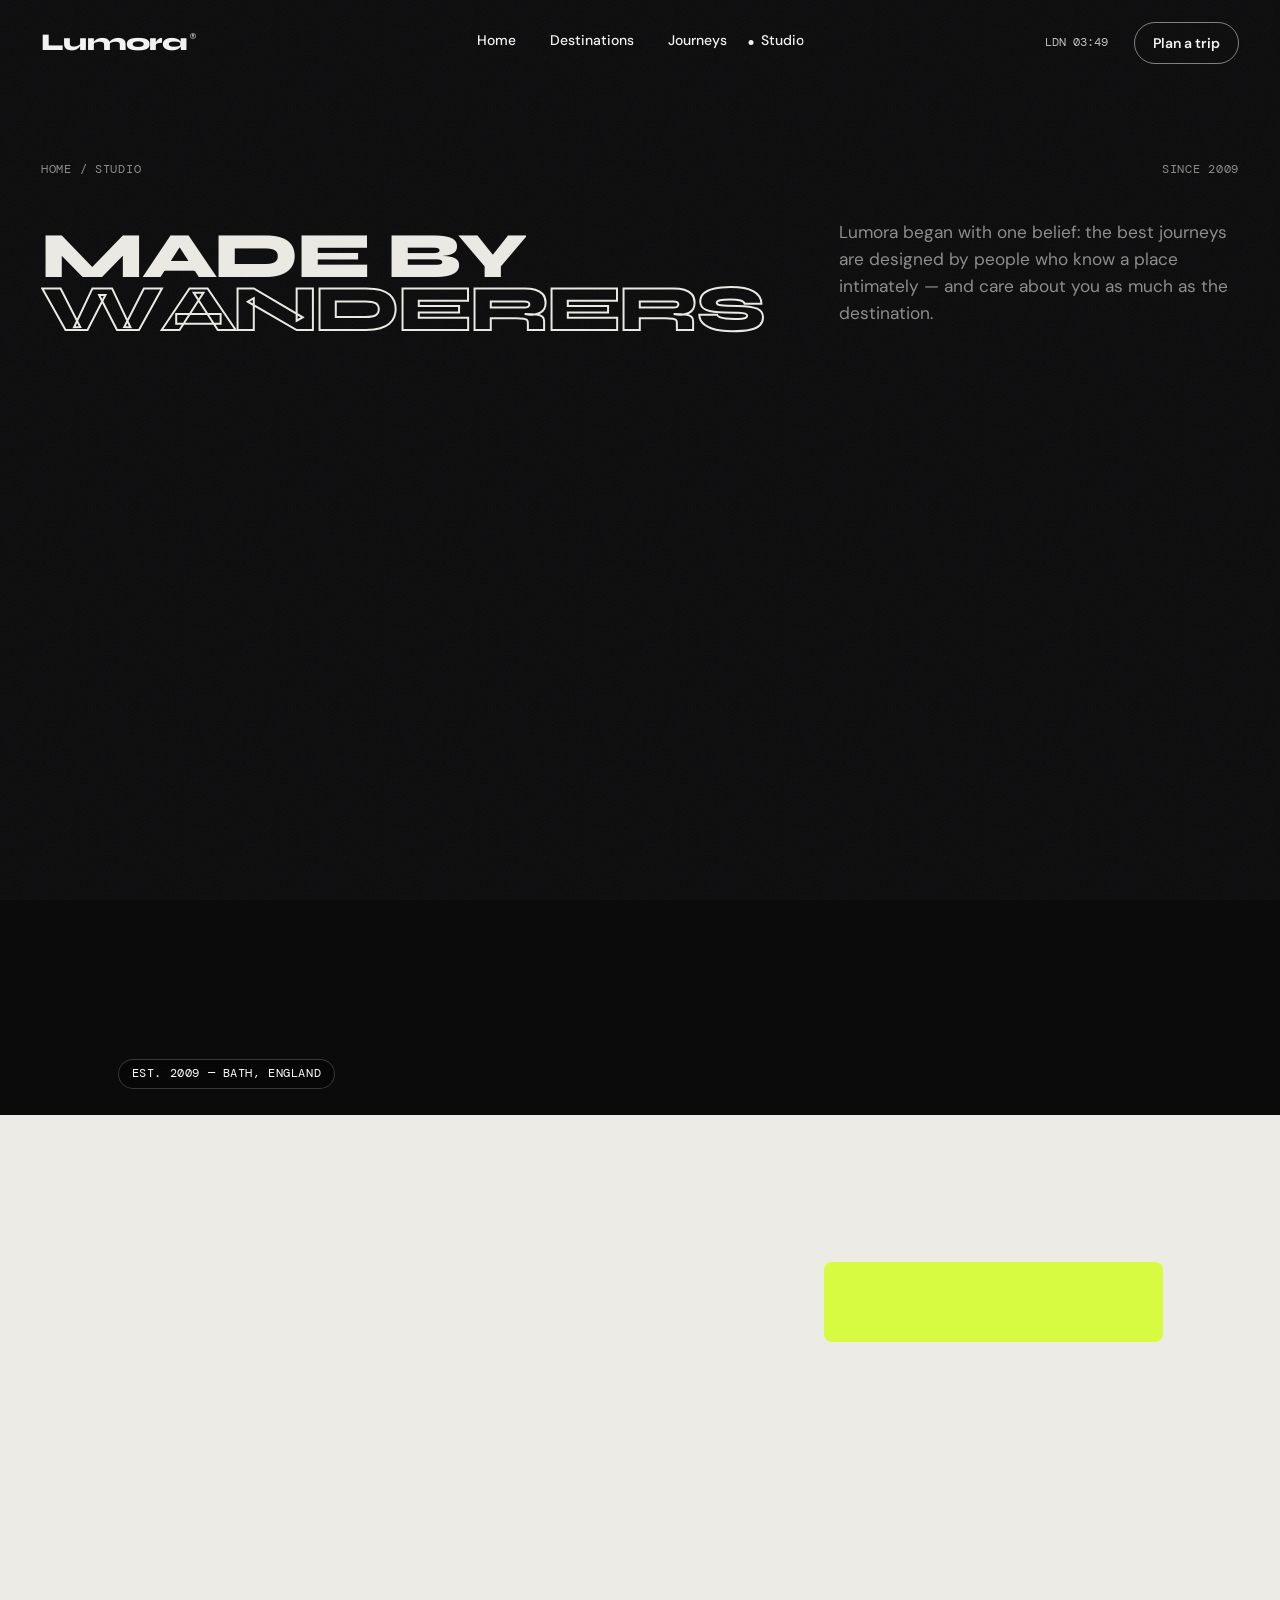
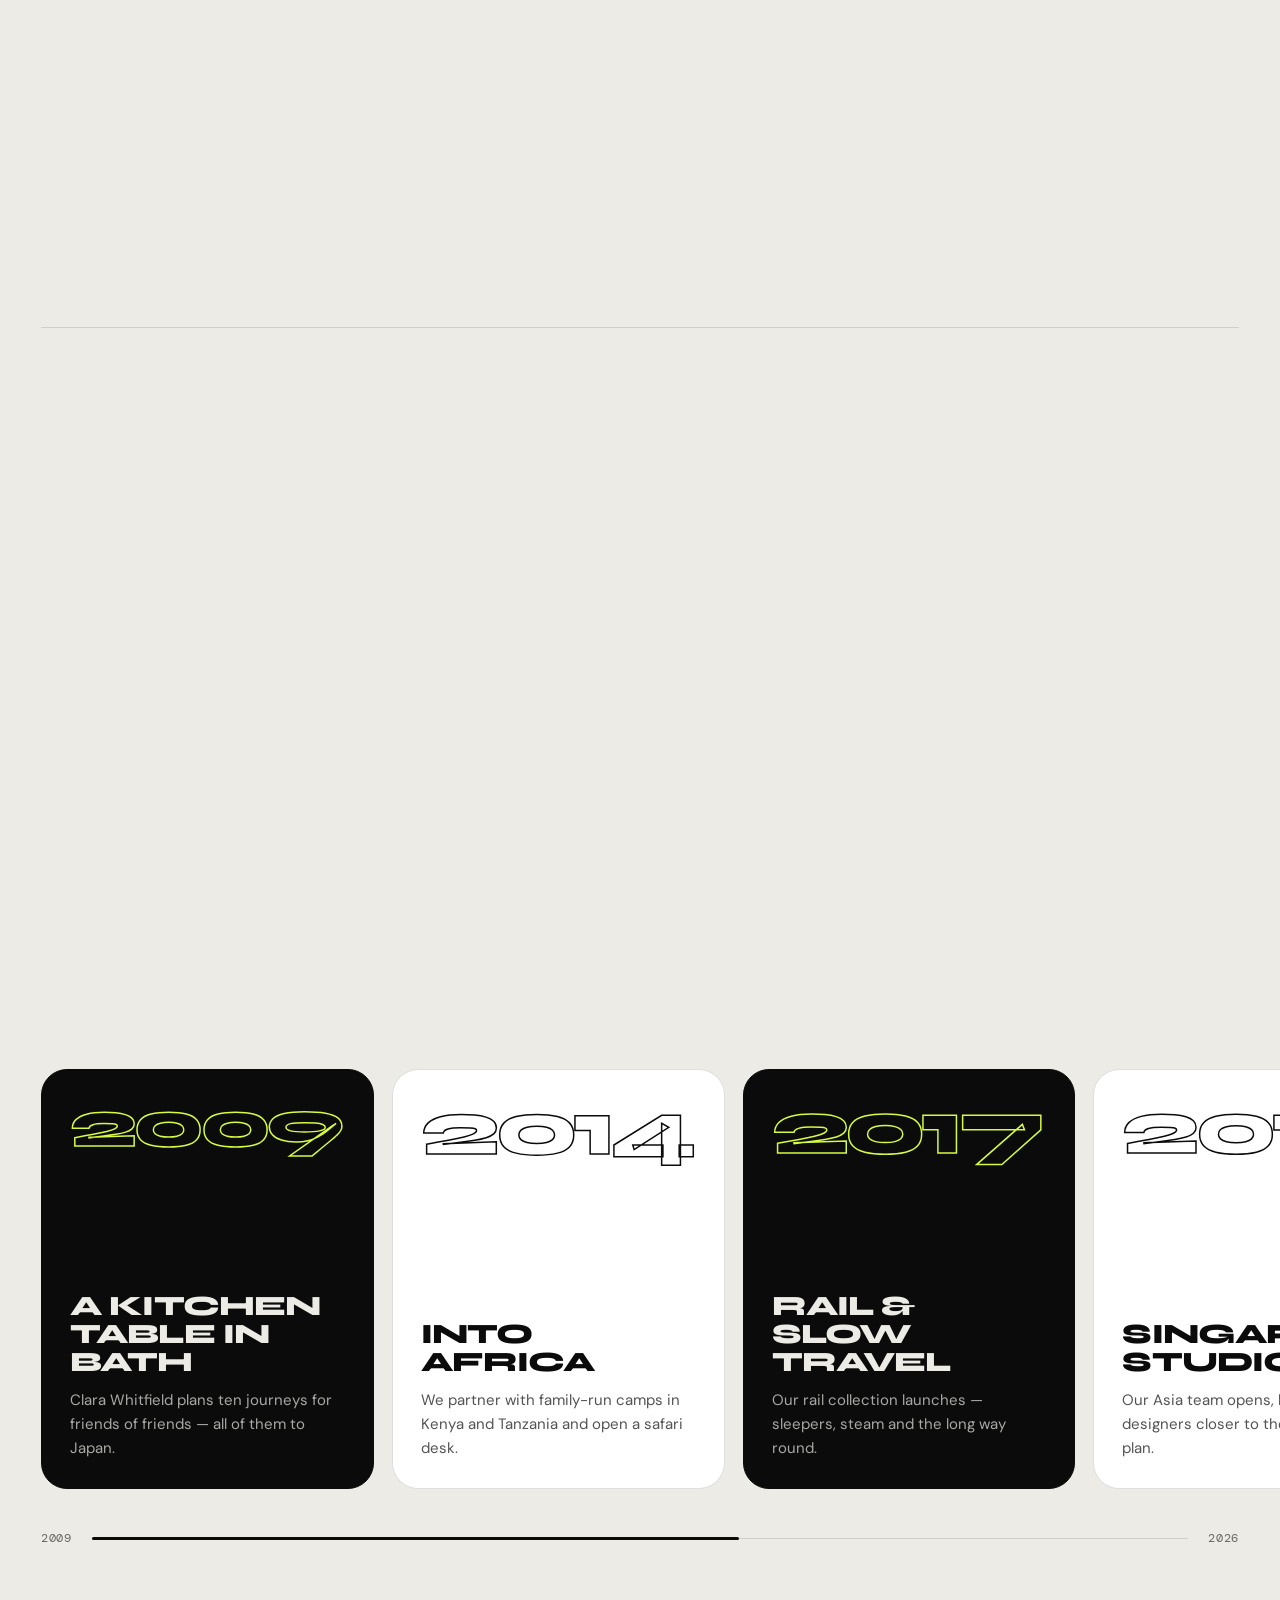
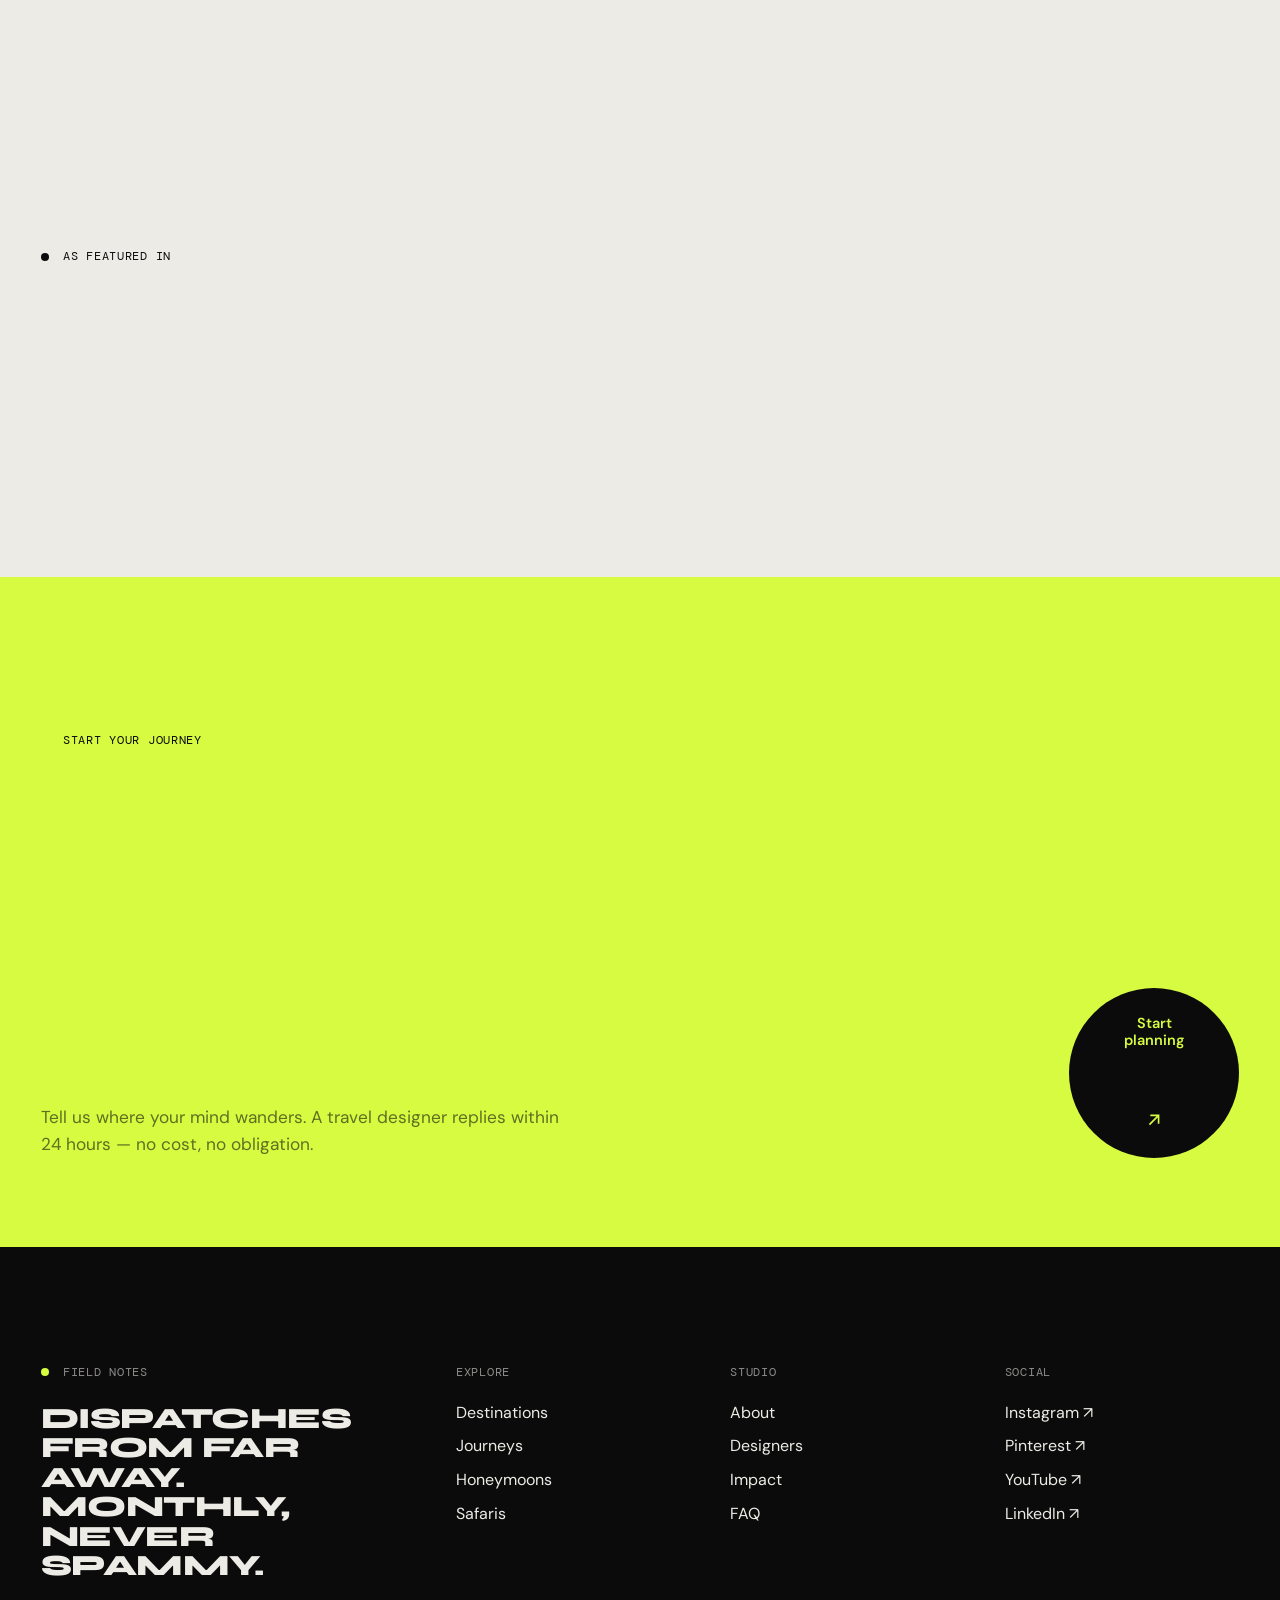
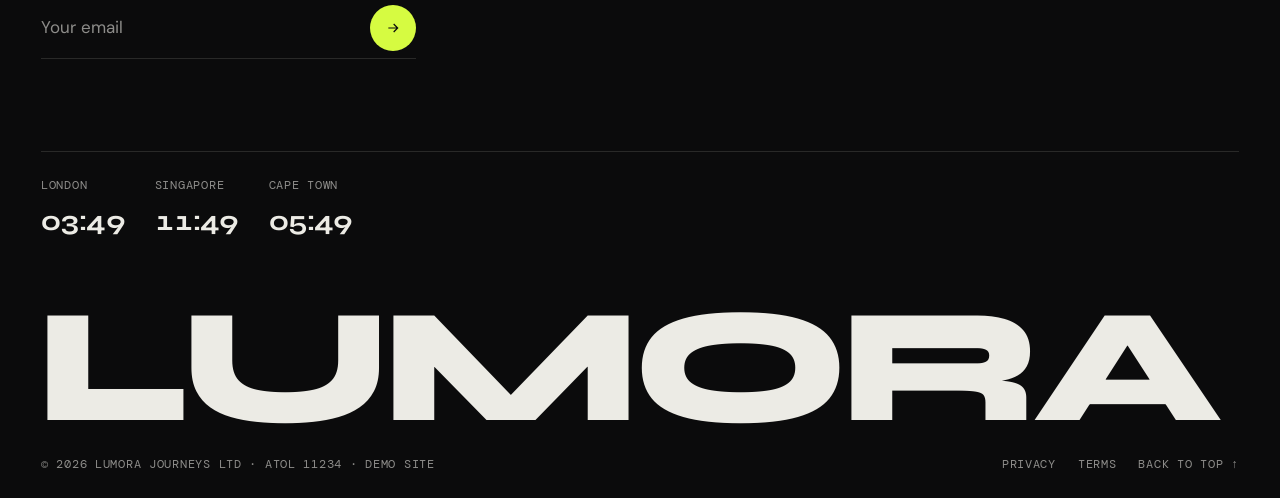
==== commit 0bea6ddf: "Redesign: dark cinematic editorial look New design system (Syne/DM Sans/DM Mono, black + chartreuse)" ====
--- a/about.html
+++ b/about.html
@@ -3,79 +3,75 @@
 <head>
 <meta charset="utf-8">
 <meta name="viewport" content="width=device-width, initial-scale=1">
-<title>Our Story — Lumora Journeys</title>
-<meta name="description" content="Meet the travel designers behind Lumora Journeys — tailor-made travel since 2009.">
-<meta name="theme-color" content="#0f1c18">
-<link rel="icon" href="data:image/svg+xml,%3Csvg xmlns='http://www.w3.org/2000/svg' viewBox='0 0 32 32'%3E%3Ccircle cx='16' cy='16' r='16' fill='%230f1c18'/%3E%3Cpath d='M16 5l2.2 8.8L27 16l-8.8 2.2L16 27l-2.2-8.8L5 16l8.8-2.2z' fill='%23c96a42'/%3E%3C/svg%3E">
+<title>Studio — Lumora</title>
+<meta name="description" content="Meet the travel designers behind Lumora — tailor-made travel since 2009.">
+<meta name="theme-color" content="#0b0b0c">
+<link rel="icon" href="data:image/svg+xml,%3Csvg xmlns='http://www.w3.org/2000/svg' viewBox='0 0 32 32'%3E%3Crect width='32' height='32' rx='16' fill='%23d6fb41'/%3E%3Ctext x='16' y='22' font-family='Arial Black' font-size='17' text-anchor='middle' fill='%230b0b0c'%3EL%3C/text%3E%3C/svg%3E">
 <link rel="preconnect" href="https://fonts.googleapis.com">
 <link rel="preconnect" href="https://fonts.gstatic.com" crossorigin>
 <link rel="preconnect" href="https://images.unsplash.com">
-<link href="https://fonts.googleapis.com/css2?family=Fraunces:ital,opsz,wght@0,9..144,300..500;1,9..144,300..500&family=Manrope:wght@400;500;600;700&display=swap" rel="stylesheet">
+<link href="https://fonts.googleapis.com/css2?family=Syne:wght@600;700;800&family=DM+Sans:opsz,wght@9..40,400;9..40,500;9..40,600&family=DM+Mono:wght@400&display=swap" rel="stylesheet">
 <link rel="stylesheet" href="css/style.css">
-<script>try{if(sessionStorage.getItem('lj'))document.documentElement.classList.add('seen')}catch(e){}</script>
+<script>try{if(sessionStorage.getItem('lj2'))document.documentElement.classList.add('seen')}catch(e){}</script>
 </head>
 <body>
-<div class="loader" aria-hidden="true"><div class="loader-word"><span style="animation-delay:0.10s">L</span><span style="animation-delay:0.15s">u</span><span style="animation-delay:0.20s">m</span><span style="animation-delay:0.25s">o</span><span style="animation-delay:0.30s">r</span><span style="animation-delay:0.35s">a</span></div><div class="loader-meta"><span>Tailor-made journeys</span><span>Est. 2009</span></div><i class="loader-bar"></i></div>
-<header class="hdr"><div class="wrap">
-<a class="logo" href="index.html" aria-label="Lumora Journeys home"><svg viewBox="0 0 32 32" fill="none" stroke="currentColor" stroke-width="1.4"><circle cx="16" cy="16" r="14.5"/><path d="M16 3.5l2.6 9.9L28.5 16l-9.9 2.6L16 28.5l-2.6-9.9L3.5 16l9.9-2.6z" fill="currentColor" stroke="none"/></svg><span><b>Lumora</b><small>Journeys</small></span></a>
-<nav class="nav" aria-label="Main"><a href="index.html">Home</a><a href="destinations.html">Destinations</a><a href="journeys.html">Journeys</a><a href="about.html" class=on>Our Story</a></nav>
-<div class="hdr-cta"><a class="tel" href="tel:+442071234567">+44 20 7123 4567</a><a class="btn btn-terra" href="contact.html">Plan a trip <svg viewBox="0 0 24 24" fill="none" stroke="currentColor" stroke-width="1.8"><path d="M5 12h14M13 6l6 6-6 6"/></svg></a></div>
-<button class="burger" aria-label="Menu" aria-expanded="false"><span></span><span></span></button>
-</div></header>
-<div class="mnav"><nav><a href="index.html"><span>Home</span><small>01</small></a><a href="destinations.html"><span>Destinations</span><small>02</small></a><a href="journeys.html"><span>Journeys</span><small>03</small></a><a href="about.html"><span>Our Story</span><small>04</small></a><a href="contact.html"><span>Plan a Trip</span><small>05</small></a></nav><div class="mnav-foot"><a href="tel:+442071234567">+44 20 7123 4567</a><a href="mailto:hello@lumorajourneys.com">hello@lumorajourneys.com</a><span>London · Singapore · Cape Town</span></div></div>
-<main>
-<section class="phero"><div class="phero-img"><img class="px" data-speed=".1" src="https://images.unsplash.com/photo-1503220317375-aaad61436b1b?auto=format&fit=crop&w=2000&q=80" alt=""></div>
-<div class="wrap"><div class="crumb intro-fade"><a href="index.html">Home</a><span>/</span><span>Our story</span></div>
-<span class="eyebrow intro-fade">Since 2009</span>
-<h1 class="mask"><span><span>Made by people</span></span><span><span>who <em>wander.</em></span></span></h1>
-<div class="phero-foot intro-fade"><p>Lumora began with one belief: the best journeys are designed by people who know a place intimately — and care about you as much as the destination.</p></div></div></section>
-<section class="sec"><div class="wrap split">
-  <div class="collage"><div class="c1 ri"><img class="px" data-speed=".06" src="https://images.unsplash.com/photo-1527631746610-bca00a040d60?auto=format&fit=crop&w=1100&q=80" alt="Traveller exploring a narrow street" loading="lazy"></div><div class="c2 ri"><img src="https://images.unsplash.com/photo-1473625247510-8ceb1760943f?auto=format&fit=crop&w=900&q=80" alt="Traveller at sunset" loading="lazy"></div><div class="seal"><svg class="ring" viewBox="0 0 120 120"><defs><path id="c" d="M60,60 m-48,0 a48,48 0 1,1 96,0 a48,48 0 1,1 -96,0"/></defs><text font-size="10.2" letter-spacing="3.1" fill="currentColor" font-family="Manrope" font-weight="600"><textPath href="#c">TAILOR-MADE · SINCE 2009 · LUMORA JOURNEYS · </textPath></text></svg><svg class="star" viewBox="0 0 24 24" fill="currentColor"><path d="M12 0l2.2 9.8L24 12l-9.8 2.2L12 24l-2.2-9.8L0 12l9.8-2.2z"/></svg></div></div>
-  <div class="prose rv"><span class="eyebrow">Our story</span><h2>Fewer trips, <em>far better</em> ones.</h2>
-    <p>We design around 1,200 journeys a year — deliberately. It means each traveller has a dedicated designer from first call to final transfer, and every detail gets the attention it deserves.</p>
-    <p>Our designers spend at least six weeks a year on the road, re-testing hotels, finding new guides and hunting for the quiet corners that make a journey feel like yours alone.</p>
-    <div class="sig"><img src="https://images.unsplash.com/photo-1544005313-94ddf0286df2?auto=format&fit=crop&w=160&q=80" alt="Clara Whitfield"><div><b>Clara Whitfield</b><span>Founder, Lumora Journeys</span></div></div></div>
+<div class="grain" aria-hidden="true"></div>
+<div class="loader" aria-hidden="true"><div class="loader-top mono"><span>Lumora®</span><span>Tailor-made travel — Est. 2009</span></div>
+<div class="loader-frame"><img src="https://images.unsplash.com/photo-1570077188670-e3a8d69ac5ff?auto=format&fit=crop&w=500&q=80" alt=""><img src="https://images.unsplash.com/photo-1493976040374-85c8e12f0c0e?auto=format&fit=crop&w=500&q=80" alt=""><img src="https://images.unsplash.com/photo-1514282401047-d79a71a590e8?auto=format&fit=crop&w=500&q=80" alt=""><img src="https://images.unsplash.com/photo-1516426122078-c23e76319801?auto=format&fit=crop&w=500&q=80" alt=""><img src="https://images.unsplash.com/photo-1531366936337-7c912a4589a7?auto=format&fit=crop&w=500&q=80" alt=""><img src="https://images.unsplash.com/photo-1530789253388-582c481c54b0?auto=format&fit=crop&w=500&q=80" alt=""></div>
+<div class="loader-bot"><span class="mono">Loading the world</span><span class="loader-num">00</span></div></div>
+<div class="curtain" aria-hidden="true"><b>Lumora®</b></div>
+<header class="hdr"><a class="logo" href="index.html" aria-label="Lumora home">Lumora<sup>®</sup></a>
+<nav class="nav" aria-label="Main"><a href="index.html"><span class="roll"><span data-t="Home">Home</span></span></a><a href="destinations.html"><span class="roll"><span data-t="Destinations">Destinations</span></span></a><a href="journeys.html"><span class="roll"><span data-t="Journeys">Journeys</span></span></a><a href="about.html" class=on><span class="roll"><span data-t="Studio">Studio</span></span></a></nav>
+<div class="hdr-r"><span class="clock">LDN <time data-tz="Europe/London">--:--</time></span><a class="hdr-cta" href="contact.html"><span class="roll"><span data-t="Plan a trip">Plan a trip</span></span></a>
+<button class="burger" aria-label="Menu" aria-expanded="false"><em style="font-style:normal">Menu</em><i></i></button></div></header>
+<div class="menu"><nav><a href="index.html"><span>Home</span><small>01</small></a><a href="destinations.html"><span>Destinations</span><small>02</small></a><a href="journeys.html"><span>Journeys</span><small>03</small></a><a href="about.html"><span>Studio</span><small>04</small></a><a href="contact.html"><span>Plan a trip</span><small>05</small></a></nav><div class="menu-foot"><a href="mailto:hello@lumorajourneys.com">hello@lumorajourneys.com</a><a href="tel:+442071234567">+44 20 7123 4567</a><span class="mono">London · Singapore · Cape Town</span></div></div>
+<main id="top">
+<section class="ph"><div class="wrap">
+<div class="ph-top mono mut"><span><a href="index.html">Home</a> / Studio</span><span>Since 2009</span></div>
+<div class="ph-row"><h1 class="d-xl" data-split data-hero>Made by<br><span class="stroke">wanderers</span></h1><div><p class="lede rv">Lumora began with one belief: the best journeys are designed by people who know a place intimately — and care about you as much as the destination.</p></div></div></div>
+<div class="band"><img src="https://images.unsplash.com/photo-1527631746610-bca00a040d60?auto=format&fit=crop&w=2200&q=80" alt=""><span class="tag">Est. 2009 — Bath, England</span></div></section>
+<section class="sec bone"><div class="wrap">
+  <div class="m-grid"><div><span class="mono idx rv">Our story</span></div>
+  <p class="manifest" data-split="words">Fewer trips, <span class="acc">far better</span> ones. We design around 1,200 journeys a year <span class="ipill"><img src="https://images.unsplash.com/photo-1473625247510-8ceb1760943f?auto=format&fit=crop&w=400&q=80" alt=""></span> — deliberately — so every traveller gets a designer who has <span class="stroke">walked</span> every street they recommend.</p></div>
+  <div class="m-foot st"><div><span class="mono mut">Journeys a year</span><b data-count="1200">0</b></div><div><span class="mono mut">Designers</span><b data-count="32">0</b></div><div><span class="mono mut">Weeks on the road</span><b data-count="6">0<sup>/yr</sup></b></div><div><span class="mono mut">Studios</span><b data-count="3">0</b></div></div>
 </div></section>
-<section class="sec bg-ink"><div class="wrap">
-  <div class="shead "><div class="rv"><span class="eyebrow">What we stand for</span><h2>Four promises, <em>every</em> journey.</h2></div></div>
-  <div class="values stagger"><div class="value"><svg viewBox="0 0 24 24" fill="none" stroke="currentColor" stroke-width="1.4"><circle cx="12" cy="12" r="9"/><path d="M12 3c3 3 3 15 0 18M12 3c-3 3-3 15 0 18M3 12h18"/></svg><h3>Been there</h3><p>Every hotel and guide we recommend has been personally tested by our team.</p></div><div class="value"><svg viewBox="0 0 24 24" fill="none" stroke="currentColor" stroke-width="1.4"><path d="M12 21s-7-4.4-7-10a7 7 0 0114 0c0 5.6-7 10-7 10z"/><circle cx="12" cy="11" r="2.5"/></svg><h3>Truly yours</h3><p>No fixed departures, no group coaches. Your dates, your pace, your choices.</p></div><div class="value"><svg viewBox="0 0 24 24" fill="none" stroke="currentColor" stroke-width="1.4"><path d="M5 19c8 0 14-6 14-14-8 0-14 6-14 14zM5 19l7-7"/></svg><h3>Lighter footprint</h3><p>Carbon-balanced trips and partners who give back to their communities.</p></div><div class="value"><svg viewBox="0 0 24 24" fill="none" stroke="currentColor" stroke-width="1.4"><path d="M4 5h16v11H8l-4 4z"/></svg><h3>Always on</h3><p>A real person on call 24/7 while you travel — never a call centre.</p></div></div>
+<section class="sec bone" style="padding-top:0">
+  <div class="wrap"><div class="sh"><div><span class="mono idx rv">Milestones</span><h2 class="d-l" data-split>Seventeen years,<br><span class="stroke">one</span> obsession</h2></div><div class="sh-r rv"><p class="lede">Drag through our story.</p></div></div></div>
+  <div class="drag" data-cur="Drag"><div class="drag-track"><div class="yr"><b>2009</b><div><h3>A kitchen table in Bath</h3><p>Clara Whitfield plans ten journeys for friends of friends — all of them to Japan.</p></div></div><div class="yr"><b>2014</b><div><h3>Into Africa</h3><p>We partner with family-run camps in Kenya and Tanzania and open a safari desk.</p></div></div><div class="yr"><b>2017</b><div><h3>Rail & slow travel</h3><p>Our rail collection launches — sleepers, steam and the long way round.</p></div></div><div class="yr"><b>2019</b><div><h3>Singapore studio</h3><p>Our Asia team opens, bringing designers closer to the places they plan.</p></div></div><div class="yr"><b>2023</b><div><h3>B Corp certified</h3><p>One of the first tailor-made travel companies to earn B Corp status.</p></div></div><div class="yr"><b>2026</b><div><h3>18,400 travellers</h3><p>Three studios, 32 designers, one promise: travel that stays with you.</p></div></div></div></div>
+  <div class="drag-bar"><span class="mono mut">2009</span><div class="bar"><i></i></div><span class="mono mut">2026</span></div>
+</section>
+<section class="sec"><div class="wrap">
+  <div class="sh"><div><span class="mono idx rv">What we stand for</span><h2 class="d-l" data-split>Four <span class="acc">promises</span></h2></div></div>
+  <div class="vals rv"><div class="val"><span class="mono mut">01</span><h3 class="d-m">Been there</h3><p class="mut">Every hotel, guide and table we recommend has been personally tested by our team.</p></div><div class="val"><span class="mono mut">02</span><h3 class="d-m">Truly yours</h3><p class="mut">No fixed departures, no coaches, no compromises. Your dates, your pace.</p></div><div class="val"><span class="mono mut">03</span><h3 class="d-m">Lighter footprint</h3><p class="mut">Carbon-balanced journeys and partners who give back to their communities.</p></div><div class="val"><span class="mono mut">04</span><h3 class="d-m">Always on</h3><p class="mut">A real person on call 24/7 while you travel — never a call centre.</p></div></div>
 </div></section>
-<section class="sec"><div class="wrap">
-  <div class="shead "><div class="rv"><span class="eyebrow">Milestones</span><h2>Seventeen years of <em>getting lost</em> on purpose.</h2></div></div>
-  <div class="tline"><div class="tl-row rv"><b>2009</b><h3>A kitchen table in Bath</h3><p>Founder Clara Whitfield plans her first ten journeys for friends of friends — all of them to Japan.</p></div><div class="tl-row rv"><b>2014</b><h3>Into Africa</h3><p>We partner with family-run camps in Kenya and Tanzania and open our first safari desk.</p></div><div class="tl-row rv"><b>2019</b><h3>Singapore studio</h3><p>Our Asia team opens in Singapore, bringing designers closer to the places they plan.</p></div><div class="tl-row rv"><b>2023</b><h3>B Corp certified</h3><p>We become one of the first tailor-made travel companies to earn B Corp certification.</p></div><div class="tl-row rv"><b>2026</b><h3>18,400 travellers</h3><p>Three studios, 32 designers and one simple promise: travel that stays with you.</p></div></div>
+<section class="sec bg2" id="team"><div class="wrap">
+  <div class="sh"><div><span class="mono idx rv">The designers</span><h2 class="d-l" data-split>The people<br>behind <span class="stroke">your trip</span></h2></div><div class="sh-r rv"><p class="lede">32 specialists across London, Singapore and Cape Town — each with a region they call a second home.</p><a class="btn btn-acc" href="contact.html"><span class="roll"><span data-t="Talk to a designer">Talk to a designer</span></span><svg viewBox="0 0 24 24" fill="none" stroke="currentColor" stroke-width="1.8"><path d="M5 12h14M13 6l6 6-6 6"/></svg></a></div></div>
+  <div class="team st"><div class="tm"><div class="tm-media"><img src="https://images.unsplash.com/photo-1544005313-94ddf0286df2?auto=format&fit=crop&w=700&q=80" alt="Clara Whitfield" loading="lazy"><span class="tag">♥ Japan</span></div><h3>Clara Whitfield</h3><p class="mono mut">Founder</p></div><div class="tm"><div class="tm-media"><img src="https://images.unsplash.com/photo-1507003211169-0a1dd7228f2d?auto=format&fit=crop&w=700&q=80" alt="Marcus Adeyemi" loading="lazy"><span class="tag">♥ Kenya</span></div><h3>Marcus Adeyemi</h3><p class="mono mut">Head of Africa</p></div><div class="tm"><div class="tm-media"><img src="https://images.unsplash.com/photo-1534528741775-53994a69daeb?auto=format&fit=crop&w=700&q=80" alt="Leila Hassan" loading="lazy"><span class="tag">♥ Morocco</span></div><h3>Leila Hassan</h3><p class="mono mut">Designer</p></div><div class="tm"><div class="tm-media"><img src="https://images.unsplash.com/photo-1506794778202-cad84cf45f1d?auto=format&fit=crop&w=700&q=80" alt="Tom Brennan" loading="lazy"><span class="tag">♥ Scotland</span></div><h3>Tom Brennan</h3><p class="mono mut">Designer</p></div></div>
 </div></section>
-<section class="sec bg-stone" id="team"><div class="wrap">
-  <div class="shead "><div class="rv"><span class="eyebrow">The designers</span><h2>Meet a few of the <em>people</em> behind your trip.</h2></div><div class="shead-side rv"><p>32 specialists across London, Singapore and Cape Town — each with a region they call a second home.</p><a class="btn btn-ink" href="contact.html">Talk to a designer <svg viewBox="0 0 24 24" fill="none" stroke="currentColor" stroke-width="1.8"><path d="M5 12h14M13 6l6 6-6 6"/></svg></a></div></div>
-  <div class="team stagger"><div class="member"><div class="member-media"><img src="https://images.unsplash.com/photo-1544005313-94ddf0286df2?auto=format&fit=crop&w=700&q=80" alt="Clara Whitfield" loading="lazy"><span class="pill">Japan specialist</span></div><h3>Clara Whitfield</h3><p>Founder · Japan specialist</p></div><div class="member"><div class="member-media"><img src="https://images.unsplash.com/photo-1507003211169-0a1dd7228f2d?auto=format&fit=crop&w=700&q=80" alt="Marcus Adeyemi" loading="lazy"><span class="pill">Head of Africa</span></div><h3>Marcus Adeyemi</h3><p>Head of Africa</p></div><div class="member"><div class="member-media"><img src="https://images.unsplash.com/photo-1534528741775-53994a69daeb?auto=format&fit=crop&w=700&q=80" alt="Leila Hassan" loading="lazy"><span class="pill">Middle East & Morocco</span></div><h3>Leila Hassan</h3><p>Middle East & Morocco</p></div><div class="member"><div class="member-media"><img src="https://images.unsplash.com/photo-1506794778202-cad84cf45f1d?auto=format&fit=crop&w=700&q=80" alt="Tom Brennan" loading="lazy"><span class="pill">Europe & Rail Journeys</span></div><h3>Tom Brennan</h3><p>Europe & Rail Journeys</p></div></div>
+<section class="sec bone" id="impact"><div class="wrap">
+  <div class="sh"><div><span class="mono idx rv">Responsible travel</span><h2 class="d-l" data-split>Leave places<br><span class="stroke">better</span></h2></div><div class="sh-r rv"><p class="lede">We measure, reduce and balance the footprint of every journey — and fund projects chosen by the communities we visit.</p></div></div>
+  <div class="impact st"><div><span class="mono">Flights carbon-balanced</span><b data-count="100">0<sup>%</sup></b></div><div><span class="mono">Given to local partners</span><b data-count="1.2">0<sup>M$</sup></b></div><div><span class="mono">Locally-owned stays</span><b data-count="86">0<sup>%</sup></b></div></div>
+  <div style="margin-top:clamp(70px,8vw,120px)"><span class="mono idx">As featured in</span><div class="press-g rv" style="margin-top:26px"><div>Condé Nast Traveller</div><div>The Times</div><div>Travel + Leisure</div><div>Monocle</div><div>Nat Geo</div><div>Wallpaper*</div></div></div>
 </div></section>
-<section class="sec" id="impact"><div class="wrap">
-  <div class="shead "><div class="rv"><span class="eyebrow">Responsible travel</span><h2>Travel that leaves places <em>better.</em></h2></div><div class="shead-side rv"><p>We measure, reduce and balance the footprint of every journey — and fund projects chosen by the communities we visit.</p></div></div>
-  <div class="impact stagger"><div style="background:var(--stone)"><b data-count="100">0<sup>%</sup></b><p>of flights carbon-balanced through verified reforestation projects.</p></div><div style="background:var(--stone)"><b data-count="1.2">0<sup>M</sup></b><p>US dollars given to local conservation and education partners since 2014.</p></div><div style="background:var(--stone)"><b data-count="86">0<sup>%</sup></b><p>of our hotels are locally owned, family-run or independently certified.</p></div></div>
-</div></section>
-<div class="press marquee" aria-label="As featured in"><div class="marquee-track"><span>Condé Nast Traveller</span><span>The Times</span><span>Travel + Leisure</span><span>Monocle</span><span>National Geographic</span><span>Vogue</span><span>Wallpaper*</span><span>Condé Nast Traveller</span><span>The Times</span><span>Travel + Leisure</span><span>Monocle</span><span>National Geographic</span><span>Vogue</span><span>Wallpaper*</span></div></div>
-<section class="cta"><div class="cta-img"><img class="px" data-speed=".12" src="https://images.unsplash.com/photo-1469474968028-56623f02e42e?auto=format&fit=crop&w=2000&q=80" alt="" loading="lazy"></div>
-<div class="wrap light"><span class="eyebrow rv">Start your story</span><h2 class="rv">Your next chapter begins with a <em>conversation.</em></h2>
-<p class="rv">Tell us where your mind wanders. A travel designer will come back within 24 hours with ideas — no obligation, no cost.</p>
-<div class="cta-actions rv"><a class="btn btn-terra" href="contact.html">Plan my journey <svg viewBox="0 0 24 24" fill="none" stroke="currentColor" stroke-width="1.8"><path d="M5 12h14M13 6l6 6-6 6"/></svg></a><a class="btn btn-ghost" href="tel:+442071234567">Call +44 20 7123 4567</a></div></div></section>
+<section class="bigcta"><div class="wrap">
+<span class="mono idx">Start your journey</span>
+<h2 class="d-xl" data-split style="margin-top:30px">Let’s go<br><span class="stroke">somewhere</span></h2>
+<div class="row"><p class="lede">Tell us where your mind wanders. A travel designer replies within 24 hours — no cost, no obligation.</p>
+<a class="circ mag" href="contact.html">Start<br>planning<svg viewBox="0 0 24 24" fill="none" stroke="currentColor" stroke-width="1.8"><path d="M7 17L17 7M8 7h9v9"/></svg></a></div></div></section>
 </main>
 <footer class="foot"><div class="wrap">
-<div class="foot-top">
-  <h3 class="rv">Letters from <em>far away</em>, once a month.</h3>
-  <div class="news rv"><p>Hidden hotels, seasonal secrets and quiet places worth the long flight. No spam — just good travel writing.</p>
-  <form novalidate><input type="email" name="email" placeholder="Your email address" aria-label="Email address"><button class="btn btn-terra" type="submit">Subscribe <svg viewBox="0 0 24 24" fill="none" stroke="currentColor" stroke-width="1.8"><path d="M5 12h14M13 6l6 6-6 6"/></svg></button></form><p class="msg" aria-live="polite"></p></div>
+<div class="f-grid">
+  <div class="news-f"><span class="mono mut idx">Field notes</span><h3 class="d-s" style="margin-top:22px">Dispatches from far away. Monthly, never spammy.</h3>
+  <form novalidate><input type="email" placeholder="Your email" aria-label="Email address"><button type="submit" aria-label="Subscribe"><svg viewBox="0 0 24 24" fill="none" stroke="currentColor" stroke-width="1.8"><path d="M5 12h14M13 6l6 6-6 6"/></svg></button></form><p class="msg" aria-live="polite"></p></div>
+  <div><h4>Explore</h4><ul><li><a href="destinations.html">Destinations</a></li><li><a href="journeys.html">Journeys</a></li><li><a href="journeys.html?style=Romance">Honeymoons</a></li><li><a href="journeys.html?style=Wildlife">Safaris</a></li></ul></div>
+  <div><h4>Studio</h4><ul><li><a href="about.html">About</a></li><li><a href="about.html#team">Designers</a></li><li><a href="about.html#impact">Impact</a></li><li><a href="contact.html#faq">FAQ</a></li></ul></div>
+  <div><h4>Social</h4><ul><li><a href="#">Instagram ↗</a></li><li><a href="#">Pinterest ↗</a></li><li><a href="#">YouTube ↗</a></li><li><a href="#">LinkedIn ↗</a></li></ul></div>
 </div>
-<div class="foot-grid">
-  <div class="foot-about"><a class="logo" href="index.html"><svg viewBox="0 0 32 32" fill="none" stroke="currentColor" stroke-width="1.4"><circle cx="16" cy="16" r="14.5"/><path d="M16 3.5l2.6 9.9L28.5 16l-9.9 2.6L16 28.5l-2.6-9.9L3.5 16l9.9-2.6z" fill="currentColor" stroke="none"/></svg><span><b>Lumora</b><small>Journeys</small></span></a>
-  <p>Tailor-made journeys designed by people who have been there — and who answer the phone at 3am if you need them.</p>
-  <div class="socials"><a href="#" aria-label="Instagram"><svg viewBox="0 0 24 24" fill="none" stroke="currentColor" stroke-width="1.6"><rect x="3" y="3" width="18" height="18" rx="5"/><circle cx="12" cy="12" r="4"/><circle cx="17.5" cy="6.5" r=".8" fill="currentColor"/></svg></a><a href="#" aria-label="Pinterest"><svg viewBox="0 0 24 24" fill="none" stroke="currentColor" stroke-width="1.6"><circle cx="12" cy="12" r="9"/><path d="M11 8.5c3-1 5 .5 5 3s-2 4-3.5 3.5M12 11l-2.5 10"/></svg></a><a href="#" aria-label="YouTube"><svg viewBox="0 0 24 24" fill="none" stroke="currentColor" stroke-width="1.6"><rect x="2.5" y="5.5" width="19" height="13" rx="4"/><path d="M10 9.5v5l4.5-2.5z" fill="currentColor"/></svg></a><a href="#" aria-label="LinkedIn"><svg viewBox="0 0 24 24" fill="none" stroke="currentColor" stroke-width="1.6"><rect x="3" y="3" width="18" height="18" rx="3"/><path d="M7.5 10.5v6M7.5 7.5v.01M11.5 16.5v-6M11.5 13c0-1.5 1-2.5 2.5-2.5s2.5 1 2.5 2.5v3.5"/></svg></a></div></div>
-  <div><h4>Explore</h4><ul><li><a href="destinations.html">Destinations</a></li><li><a href="journeys.html">All journeys</a></li><li><a href="journeys.html?style=Romance#results">Honeymoons</a></li><li><a href="journeys.html?style=Wildlife#results">Safaris</a></li></ul></div>
-  <div><h4>Company</h4><ul><li><a href="about.html">Our story</a></li><li><a href="about.html#team">Travel designers</a></li><li><a href="about.html#impact">Responsible travel</a></li><li><a href="contact.html#faq">FAQ</a></li></ul></div>
-  <div><h4>Contact</h4><ul><li><a href="tel:+442071234567">+44 20 7123 4567</a></li><li><a href="mailto:hello@lumorajourneys.com">hello@lumorajourneys.com</a></li><li><a href="contact.html">Start planning</a></li><li><a href="contact.html#offices">Our offices</a></li></ul></div>
-</div>
-<div class="foot-word" aria-hidden="true">Lumora</div>
-<div class="foot-bottom"><span>© 2026 Lumora Journeys Ltd. ATOL protected 11234. Demo website.</span><div><a href="#">Privacy</a><a href="#">Terms</a><a href="#">Booking conditions</a></div></div>
+<div class="clocks"><div><span class="mono mut">London</span><b><time data-tz="Europe/London">--:--</time></b></div><div><span class="mono mut">Singapore</span><b><time data-tz="Asia/Singapore">--:--</time></b></div><div><span class="mono mut">Cape Town</span><b><time data-tz="Africa/Johannesburg">--:--</time></b></div></div>
+<div class="f-word" aria-hidden="true">Lumora</div>
+<div class="f-bot mono mut"><span>© 2026 Lumora Journeys Ltd · ATOL 11234 · Demo site</span><div><a href="#">Privacy</a><a href="#">Terms</a><a href="#top" onclick="scrollTo({top:0,behavior:'smooth'});return false">Back to top ↑</a></div></div>
 </div></footer>
-<div class="modal" id="modal" aria-hidden="true" role="dialog" aria-modal="true" aria-label="Journey details"><div class="modal-bg"></div><div class="modal-panel" data-lenis-prevent><button class="modal-close" aria-label="Close"><svg viewBox="0 0 24 24" fill="none" stroke="currentColor" stroke-width="1.8"><path d="M6 6l12 12M18 6L6 18"/></svg></button><div class="modal-content"></div></div></div>
+<div class="modal" id="modal" aria-hidden="true" role="dialog" aria-modal="true" aria-label="Journey details"><div class="modal-in"><div class="m-media"></div><div class="m-scroll" data-lenis-prevent></div></div><button class="m-close" aria-label="Close">Close<i>✕</i></button></div>
 <script src="https://unpkg.com/lenis@1.1.13/dist/lenis.min.js"></script>
 <script src="js/script.js"></script>
 </body>
--- a/css/style.css
+++ b/css/style.css
@@ -1,804 +1,712 @@
 /* ==========================================================
-   Lumora Journeys — tailor-made travel
+   LUMORA — tailor-made travel · v2 "Beyond the map"
    ========================================================== */
 :root {
-  --ink: #0f1c18;
-  --forest: #17312a;
-  --moss: #2b4a3f;
-  --cream: #f4efe6;
-  --stone: #e9e1d3;
-  --sand: #d9cdb8;
-  --terra: #c96a42;
-  --terra-deep: #a9532f;
-  --mist: #a9bdb2;
-  --muted: #5e6b66;
-  --line: rgba(15, 28, 24, .12);
-  --line-light: rgba(255, 255, 255, .16);
-  --serif: 'Fraunces', Georgia, serif;
-  --sans: 'Manrope', system-ui, -apple-system, sans-serif;
-  --ease: cubic-bezier(.16, 1, .3, 1);
-  --ease-io: cubic-bezier(.77, 0, .175, 1);
-  --pad: clamp(20px, 4vw, 56px);
-  --intro: 2.1s;
-  --radius: 22px;
+  --bg: #0b0b0c;
+  --bg2: #131315;
+  --bg3: #1c1c1f;
+  --bone: #ecebe5;
+  --bone2: #dedcd3;
+  --ink: #0b0b0c;
+  --acc: #d6fb41;
+  --mut: rgba(236, 235, 229, .58);
+  --mut-d: rgba(11, 11, 12, .58);
+  --line: rgba(236, 235, 229, .13);
+  --line-d: rgba(11, 11, 12, .13);
+  --disp: 'Syne', 'Arial Black', sans-serif;
+  --body: 'DM Sans', system-ui, sans-serif;
+  --mono: 'DM Mono', ui-monospace, monospace;
+  --e: cubic-bezier(.16, 1, .3, 1);
+  --eio: cubic-bezier(.83, 0, .17, 1);
+  --g: clamp(16px, 3.2vw, 48px);
+  --r: 26px;
 }
-html.seen { --intro: .2s; }
-
 *, *::before, *::after { box-sizing: border-box; margin: 0; padding: 0; }
 html { -webkit-text-size-adjust: 100%; }
 html.lenis, html.lenis body { height: auto; }
 .lenis.lenis-smooth { scroll-behavior: auto !important; }
 .lenis.lenis-stopped { overflow: hidden; }
-body {
-  font-family: var(--sans);
-  font-size: 16px;
-  line-height: 1.65;
-  color: var(--ink);
-  background: var(--cream);
-  -webkit-font-smoothing: antialiased;
-  overflow-x: hidden;
-}
+body { font-family: var(--body); font-size: 16px; line-height: 1.6; background: var(--bg); color: var(--bone); -webkit-font-smoothing: antialiased; overflow-x: hidden; }
 img { display: block; max-width: 100%; }
 a { color: inherit; text-decoration: none; }
 button, input, select, textarea { font: inherit; color: inherit; }
-button { cursor: pointer; background: none; border: 0; }
-::selection { background: var(--terra); color: #fff; }
-
-.wrap { width: 100%; max-width: 1380px; margin: 0 auto; padding: 0 var(--pad); }
-.sec { padding: clamp(80px, 11vw, 160px) 0; position: relative; }
-.bg-stone { background: var(--stone); }
-.bg-ink { background: var(--ink); color: var(--cream); }
-
-.eyebrow {
-  display: inline-flex; align-items: center; gap: 12px;
-  font-size: 12px; font-weight: 600; letter-spacing: .22em; text-transform: uppercase;
-  color: var(--terra);
-}
-.eyebrow::before { content: ''; width: 28px; height: 1px; background: currentColor; }
-.bg-ink .eyebrow, .light .eyebrow { color: #e7a382; }
-
-.display, h1, h2, h3 { font-family: var(--serif); font-weight: 300; letter-spacing: -.02em; line-height: 1.02; font-variation-settings: 'opsz' 144; }
-h1 em, h2 em, h3 em, .display em { font-style: italic; font-weight: 300; color: var(--terra); }
-.bg-ink h2 em, .light h1 em, .light h2 em { color: #e7a382; }
-h2 { font-size: clamp(40px, 5.8vw, 88px); }
-.lead { font-size: clamp(17px, 1.4vw, 20px); color: var(--muted); max-width: 560px; }
-.bg-ink .lead { color: rgba(244, 239, 230, .65); }
+button { background: none; border: 0; cursor: pointer; }
+::selection { background: var(--acc); color: var(--ink); }
+
+.wrap { width: 100%; padding: 0 var(--g); }
+.sec { position: relative; padding: clamp(90px, 12vw, 180px) 0; }
+.bone { background: var(--bone); color: var(--ink); }
+.bg2 { background: var(--bg2); }
+
+/* ---------- type ---------- */
+.mono { font-family: var(--mono); font-size: 12px; font-weight: 400; letter-spacing: .06em; text-transform: uppercase; }
+.mut { color: var(--mut); }
+.bone .mut { color: var(--mut-d); }
+.d-xl, .d-l, .d-m, .d-s { font-family: var(--disp); font-weight: 800; text-transform: uppercase; letter-spacing: -.035em; }
+.d-xl { font-size: clamp(60px, 14.5vw, 250px); line-height: .82; }
+.d-l { font-size: clamp(46px, 7.6vw, 132px); line-height: .88; }
+.d-m { font-size: clamp(34px, 4.6vw, 76px); line-height: .92; }
+.d-s { font-size: clamp(24px, 2.3vw, 36px); line-height: 1; letter-spacing: -.02em; }
+.stroke { color: transparent; -webkit-text-stroke: 1.5px currentColor; }
+.d-xl .stroke, .d-l .stroke { -webkit-text-stroke-width: 2px; }
+.stroke { -webkit-text-stroke-color: var(--bone); }
+.bone .stroke { -webkit-text-stroke-color: var(--ink); }
+.acc { color: var(--acc); }
+.bone .acc { color: var(--ink); background: var(--acc); padding: 0 .12em; border-radius: .12em; }
+.idx { display: flex; gap: 14px; align-items: center; }
+.idx::before { content: ''; width: 8px; height: 8px; border-radius: 50%; background: var(--acc); }
+.bone .idx::before { background: var(--ink); }
+.lede { font-size: clamp(17px, 1.35vw, 20px); color: var(--mut); max-width: 520px; line-height: 1.55; }
+.bone .lede { color: var(--mut-d); }
+
+/* split text */
+[data-split] .w { display: inline-block; overflow: hidden; vertical-align: top; padding-bottom: .04em; margin-bottom: -.04em; }
+[data-split] .c { display: inline-block; transform: translateY(105%); transition: transform 1.1s var(--e); transition-delay: calc(var(--i) * 22ms); }
+[data-split].in .c { transform: none; }
+[data-split="words"] .c { transition-delay: calc(var(--i) * 30ms); }
 
 /* ---------- buttons ---------- */
-.btn {
-  position: relative; display: inline-flex; align-items: center; justify-content: center; gap: 12px;
-  height: 56px; padding: 0 30px; border-radius: 99px;
-  font-size: 15px; font-weight: 600; letter-spacing: .01em;
-  overflow: hidden; isolation: isolate; white-space: nowrap;
-  transition: color .5s var(--ease), border-color .5s var(--ease);
-}
-.btn::before {
-  content: ''; position: absolute; inset: 0; z-index: -1; border-radius: inherit;
-  transform: translateY(101%); transition: transform .6s var(--ease);
-}
-.btn:hover::before { transform: translateY(0); }
-.btn svg { width: 16px; height: 16px; transition: transform .5s var(--ease); }
-.btn:hover svg { transform: translateX(4px); }
-.btn-terra { background: var(--terra); color: #fff; }
-.btn-terra::before { background: var(--ink); }
-.btn-ink { background: var(--ink); color: var(--cream); }
-.btn-ink::before { background: var(--terra); }
-.btn-ghost { border: 1px solid currentColor; }
-.btn-ghost::before { background: var(--ink); }
-.btn-ghost:hover { color: var(--cream); border-color: var(--ink); }
-.light .btn-ghost::before, .bg-ink .btn-ghost::before { background: var(--cream); }
-.light .btn-ghost:hover, .bg-ink .btn-ghost:hover { color: var(--ink); border-color: var(--cream); }
-.link-u { position: relative; font-weight: 600; display: inline-flex; gap: 10px; align-items: center; }
-.link-u::after { content: ''; position: absolute; left: 0; bottom: -4px; width: 100%; height: 1px; background: currentColor; transform-origin: right; transition: transform .6s var(--ease); }
-.link-u:hover::after { transform: scaleX(0); }
-
-/* ---------- loader ---------- */
-.loader {
-  position: fixed; inset: 0; z-index: 200; background: var(--ink); color: var(--cream);
-  display: grid; place-items: center;
-  animation: loaderOut 1s var(--ease-io) 1.6s forwards;
-}
+.btn { position: relative; display: inline-flex; align-items: center; gap: 12px; height: 56px; padding: 0 28px; border-radius: 99px; font-size: 14.5px; font-weight: 600; white-space: nowrap; transition: background .4s, color .4s, border-color .4s; }
+.btn svg { width: 16px; height: 16px; flex: 0 0 auto; transition: transform .5s var(--e); }
+.btn:hover svg { transform: rotate(-45deg); }
+.roll { display: inline-block; overflow: hidden; height: 1.3em; line-height: 1.3; }
+.roll > span { display: block; transition: transform .55s var(--e); }
+.roll > span::after { content: attr(data-t); display: block; }
+.btn:hover .roll > span, a:hover > .roll > span { transform: translateY(-50%); }
+.btn-acc { background: var(--acc); color: var(--ink); }
+.btn-acc:hover { background: var(--bone); }
+.btn-line { border: 1px solid var(--line); }
+.btn-line:hover { border-color: var(--bone); }
+.bone .btn-line { border-color: var(--line-d); }
+.bone .btn-line:hover { border-color: var(--ink); }
+.btn-ink { background: var(--ink); color: var(--bone); }
+.btn-ink:hover { background: var(--bg3); }
+.circ { position: relative; width: 150px; height: 150px; border-radius: 50%; display: grid; place-items: center; text-align: center; font-weight: 600; font-size: 14.5px; line-height: 1.2; background: var(--acc); color: var(--ink); transition: transform .5s var(--e); }
+.circ svg { width: 22px; height: 22px; margin: 6px auto 0; display: block; }
+
+/* ---------- grain / loader / curtain ---------- */
+.grain { position: fixed; inset: -100%; z-index: 500; pointer-events: none; opacity: .055; background-image: url("data:image/svg+xml,%3Csvg xmlns='http://www.w3.org/2000/svg' width='200' height='200'%3E%3Cfilter id='n'%3E%3CfeTurbulence type='fractalNoise' baseFrequency='.9' numOctaves='3' stitchTiles='stitch'/%3E%3C/filter%3E%3Crect width='100%25' height='100%25' filter='url(%23n)'/%3E%3C/svg%3E"); animation: grain 1.2s steps(5) infinite; }
+@keyframes grain { 0% { transform: translate(0, 0); } 25% { transform: translate(-4%, 3%); } 50% { transform: translate(3%, -5%); } 75% { transform: translate(-2%, 6%); } 100% { transform: translate(5%, -2%); } }
+
+.loader { position: fixed; inset: 0; z-index: 300; background: var(--bg); display: flex; flex-direction: column; justify-content: space-between; padding: 28px var(--g); transition: transform 1.1s var(--eio); }
 html.seen .loader { display: none; }
-.loader-word { font-family: var(--serif); font-size: clamp(56px, 11vw, 150px); font-weight: 300; font-style: italic; display: flex; overflow: hidden; line-height: 1.1; }
-.loader-word span { display: inline-block; transform: translateY(110%); animation: up 1s var(--ease) forwards; }
-.loader-meta { position: absolute; left: var(--pad); right: var(--pad); bottom: 40px; display: flex; justify-content: space-between; font-size: 12px; letter-spacing: .2em; text-transform: uppercase; color: rgba(244, 239, 230, .55); }
-.loader-bar { position: absolute; left: 0; bottom: 0; height: 2px; width: 100%; background: var(--terra); transform-origin: left; transform: scaleX(0); animation: grow 1.5s var(--ease-io) .1s forwards; }
-@keyframes up { to { transform: translateY(0); } }
-@keyframes grow { to { transform: scaleX(1); } }
-@keyframes loaderOut { to { transform: translateY(-100%); visibility: hidden; } }
+.loader.out { transform: translateY(-100%); }
+.loader-top { display: flex; justify-content: space-between; }
+.loader-frame { position: absolute; left: 50%; top: 50%; width: clamp(160px, 18vw, 260px); aspect-ratio: 3 / 4; transform: translate(-50%, -50%); overflow: hidden; border-radius: 14px; }
+.loader-frame img { position: absolute; inset: 0; width: 100%; height: 100%; object-fit: cover; opacity: 0; }
+.loader-frame img.on { opacity: 1; }
+.loader-bot { display: flex; justify-content: space-between; align-items: flex-end; }
+.loader-num { font-family: var(--disp); font-weight: 800; font-size: clamp(80px, 16vw, 240px); line-height: .8; letter-spacing: -.05em; font-variant-numeric: tabular-nums; }
+.curtain { position: fixed; inset: 0; z-index: 290; background: var(--acc); transform: translateY(-100%); pointer-events: none; display: grid; place-items: center; color: var(--ink); }
+.curtain b { font-family: var(--disp); font-weight: 800; font-size: clamp(36px, 6vw, 80px); letter-spacing: -.04em; }
+html.seen .curtain { animation: curtainOut 1s var(--eio) .05s both; }
+@keyframes curtainOut { from { transform: translateY(0); } to { transform: translateY(-100%); } }
+body.leaving .curtain { animation: curtainIn .7s var(--eio) forwards; }
+@keyframes curtainIn { from { transform: translateY(100%); } to { transform: translateY(0); } }
 
 /* ---------- header ---------- */
-.hdr {
-  position: fixed; top: 0; left: 0; right: 0; z-index: 90;
-  color: #fff; transition: background .5s, color .5s, transform .6s var(--ease), box-shadow .5s;
-}
-.hdr .wrap { display: flex; align-items: center; gap: 32px; height: 88px; transition: height .5s var(--ease); }
-.hdr.scrolled { background: rgba(244, 239, 230, .86); backdrop-filter: blur(18px) saturate(1.4); -webkit-backdrop-filter: blur(18px) saturate(1.4); color: var(--ink); box-shadow: 0 1px 0 var(--line); }
-.hdr.scrolled .wrap { height: 72px; }
-.hdr.hide { transform: translateY(-100%); }
-.logo { display: flex; align-items: center; gap: 11px; font-family: var(--serif); font-size: 26px; font-weight: 400; letter-spacing: -.02em; }
-.logo svg { width: 30px; height: 30px; color: var(--terra); }
-.logo small { font-family: var(--sans); font-size: 10px; letter-spacing: .28em; text-transform: uppercase; opacity: .65; display: block; margin-top: -2px; }
-.logo b { font-weight: 400; display: block; line-height: 1; }
-.nav { display: flex; gap: 6px; margin: 0 auto; }
-.nav a { position: relative; padding: 10px 16px; font-size: 14.5px; font-weight: 500; border-radius: 99px; opacity: .85; transition: opacity .3s, background .3s; }
-.nav a:hover { opacity: 1; background: rgba(255, 255, 255, .12); }
-.hdr.scrolled .nav a:hover { background: rgba(15, 28, 24, .06); }
-.nav a.on { opacity: 1; }
-.nav a.on::after { content: ''; position: absolute; left: 50%; bottom: 3px; width: 4px; height: 4px; border-radius: 50%; background: var(--terra); transform: translateX(-50%); }
-.hdr-cta { display: flex; align-items: center; gap: 18px; }
-.hdr-cta .tel { font-size: 14px; font-weight: 500; opacity: .85; }
-.hdr .btn { height: 46px; padding: 0 22px; font-size: 14px; }
-.burger { display: none; width: 46px; height: 46px; border-radius: 50%; border: 1px solid currentColor; position: relative; margin-left: auto; }
-.burger span { position: absolute; left: 14px; right: 14px; height: 1.5px; background: currentColor; transition: transform .5s var(--ease), top .5s var(--ease); }
-.burger span:nth-child(1) { top: 19px; }
-.burger span:nth-child(2) { top: 25px; }
-body.menu-open .burger span:nth-child(1) { top: 22px; transform: rotate(45deg); }
-body.menu-open .burger span:nth-child(2) { top: 22px; transform: rotate(-45deg); }
-body.menu-open .hdr { color: var(--cream); background: transparent; box-shadow: none; backdrop-filter: none; -webkit-backdrop-filter: none; transform: none; }
-
-.mnav {
-  position: fixed; inset: 0; z-index: 85; background: var(--forest); color: var(--cream);
-  display: flex; flex-direction: column; justify-content: flex-end; padding: 110px var(--pad) 40px;
-  clip-path: inset(0 0 100% 0); transition: clip-path .9s var(--ease-io); visibility: hidden;
-}
-body.menu-open .mnav { clip-path: inset(0 0 0 0); visibility: visible; }
-.mnav nav { display: flex; flex-direction: column; }
-.mnav nav a { font-family: var(--serif); font-size: clamp(42px, 11vw, 64px); font-weight: 300; line-height: 1.18; display: flex; align-items: baseline; gap: 14px; overflow: hidden; }
-.mnav nav a span { display: inline-block; transform: translateY(105%); transition: transform .9s var(--ease); }
-.mnav nav a small { font-family: var(--sans); font-size: 12px; color: var(--mist); }
-body.menu-open .mnav nav a span { transform: translateY(0); }
-body.menu-open .mnav nav a:nth-child(2) span { transition-delay: .06s; }
-body.menu-open .mnav nav a:nth-child(3) span { transition-delay: .12s; }
-body.menu-open .mnav nav a:nth-child(4) span { transition-delay: .18s; }
-body.menu-open .mnav nav a:nth-child(5) span { transition-delay: .24s; }
-.mnav-foot { margin-top: 40px; padding-top: 24px; border-top: 1px solid var(--line-light); display: flex; flex-wrap: wrap; gap: 10px 28px; font-size: 14px; color: rgba(244, 239, 230, .7); }
-
-/* ---------- hero ---------- */
-.hero { position: relative; height: 100vh; height: 100svh; min-height: 640px; color: #fff; overflow: hidden; background: var(--ink); }
-.hs { position: absolute; inset: 0; opacity: 0; transition: opacity 1.6s var(--ease-io); }
-.hs.on { opacity: 1; z-index: 1; }
-.hs img { width: 100%; height: 100%; object-fit: cover; transform: scale(1.18); }
-.hs.on img { animation: kenburns 9s linear forwards; }
-@keyframes kenburns { from { transform: scale(1.18); } to { transform: scale(1.02); } }
-.hero::after {
-  content: ''; position: absolute; inset: 0; z-index: 2; pointer-events: none;
-  background:
-    linear-gradient(180deg, rgba(10, 20, 17, .55) 0%, rgba(10, 20, 17, 0) 28%),
-    linear-gradient(0deg, rgba(10, 20, 17, .85) 0%, rgba(10, 20, 17, .25) 45%, rgba(10, 20, 17, 0) 70%);
-}
-.hero-in { position: relative; z-index: 3; height: 100%; display: flex; flex-direction: column; justify-content: flex-end; padding-bottom: clamp(140px, 17vh, 190px); }
-.hero .eyebrow { color: #f0b597; }
-.hero h1 { font-size: clamp(52px, 9.4vw, 152px); margin: 22px 0 0; max-width: 1100px; }
-.hero h1 em { color: #f0b597; }
-.mask > span { display: block; overflow: hidden; padding-bottom: .06em; margin-bottom: -.06em; }
-.mask > span > span { display: block; transform: translateY(110%); animation: up 1.3s var(--ease) forwards; animation-delay: var(--intro); }
-.mask > span:nth-child(2) > span { animation-delay: calc(var(--intro) + .12s); }
-.intro-fade { opacity: 0; transform: translateY(24px); animation: fadeUp 1.2s var(--ease) forwards; animation-delay: calc(var(--intro) + .35s); }
-@keyframes fadeUp { to { opacity: 1; transform: none; } }
-.hero-row { display: flex; align-items: flex-end; justify-content: space-between; gap: 40px; margin-top: 34px; }
-.hero-row p { max-width: 430px; font-size: 17px; color: rgba(255, 255, 255, .8); }
-.hero-dots { display: flex; gap: 22px; }
-.hdot { text-align: left; width: 120px; color: #fff; opacity: .55; transition: opacity .4s; }
-.hdot.on, .hdot:hover { opacity: 1; }
-.hdot i { display: block; height: 2px; background: rgba(255, 255, 255, .25); position: relative; overflow: hidden; margin-bottom: 12px; }
-.hdot i::after { content: ''; position: absolute; inset: 0; background: #fff; transform: scaleX(0); transform-origin: left; }
-.hdot.on i::after { animation: grow 7s linear forwards; }
-.hdot b { display: block; font-weight: 600; font-size: 14px; }
-.hdot small { font-size: 12px; opacity: .7; }
-
-/* ---------- search ---------- */
-.search-wrap { position: relative; z-index: 5; margin-top: -78px; }
-.search {
-  display: grid; grid-template-columns: repeat(4, 1fr) auto; align-items: center;
-  background: #fff; border-radius: 26px; padding: 12px; box-shadow: 0 30px 80px -30px rgba(15, 28, 24, .35);
-}
-.sf { padding: 12px 22px; border-right: 1px solid var(--line); min-width: 0; position: relative; }
-.sf:nth-child(4) { border-right: 0; }
-.sf label { display: block; font-size: 11px; font-weight: 700; letter-spacing: .16em; text-transform: uppercase; color: var(--muted); margin-bottom: 2px; }
-.sf select, .sf input { width: 100%; border: 0; outline: 0; background: transparent; font-size: 16px; font-weight: 600; appearance: none; -webkit-appearance: none; cursor: pointer; padding: 2px 18px 2px 0; text-overflow: ellipsis; }
-.sf::after { content: ''; position: absolute; right: 22px; bottom: 22px; width: 7px; height: 7px; border-right: 1.5px solid var(--muted); border-bottom: 1.5px solid var(--muted); transform: rotate(45deg); pointer-events: none; }
-.search .btn { height: 64px; padding: 0 34px; border-radius: 18px; }
-.search .btn::before { border-radius: 18px; }
-
-/* ---------- intro ---------- */
-.intro-grid { display: grid; grid-template-columns: 300px 1fr; gap: 60px; }
-.words { font-family: var(--serif); font-size: clamp(28px, 3.6vw, 54px); font-weight: 300; line-height: 1.18; letter-spacing: -.015em; }
-.words .w { opacity: .14; transition: opacity .4s; }
-.words .w.lit { opacity: 1; }
-.words em { color: var(--terra); }
-.intro-side { display: flex; flex-direction: column; gap: 26px; padding-top: 12px; }
-.intro-side .seal { width: 128px; height: 128px; position: relative; display: grid; place-items: center; }
-.seal svg.ring { position: absolute; inset: 0; width: 100%; height: 100%; animation: spin 22s linear infinite; }
-.seal .star { width: 34px; height: 34px; color: var(--terra); }
-@keyframes spin { to { transform: rotate(360deg); } }
-.stats { display: grid; grid-template-columns: repeat(4, 1fr); margin-top: clamp(60px, 8vw, 110px); border-top: 1px solid var(--line); }
-.stat { padding: 34px 26px 0 0; }
-.stat + .stat { padding-left: 26px; border-left: 1px solid var(--line); }
-.stat b { display: block; font-family: var(--serif); font-weight: 300; font-size: clamp(44px, 5vw, 76px); line-height: 1; letter-spacing: -.03em; }
-.stat b sup { font-size: .4em; color: var(--terra); vertical-align: top; margin-left: 4px; }
-.stat span { display: block; margin-top: 12px; color: var(--muted); font-size: 14.5px; }
-
-/* ---------- marquee ---------- */
-.marquee { overflow: hidden; padding: 30px 0; border-block: 1px solid var(--line); white-space: nowrap; }
-.marquee-track { display: inline-flex; animation: marq 40s linear infinite; }
-.marquee span { font-family: var(--serif); font-style: italic; font-weight: 300; font-size: clamp(34px, 4.6vw, 64px); padding: 0 28px; display: inline-flex; align-items: center; gap: 56px; }
-.marquee span::after { content: '✦'; font-style: normal; font-size: .4em; color: var(--terra); }
-.marquee:hover .marquee-track { animation-play-state: paused; }
-@keyframes marq { to { transform: translateX(-50%); } }
+.hdr { position: fixed; top: 0; left: 0; right: 0; z-index: 100; padding: 22px var(--g); display: flex; align-items: center; justify-content: space-between; color: #fff; mix-blend-mode: difference; transition: transform .7s var(--e); }
+.hdr.hide { transform: translateY(-110%); }
+.logo { font-family: var(--disp); font-weight: 800; font-size: 24px; letter-spacing: -.03em; display: inline-flex; align-items: flex-start; gap: 2px; }
+.logo sup { font-family: var(--mono); font-size: 10px; font-weight: 400; margin-top: 4px; }
+.nav { display: flex; gap: 34px; position: absolute; left: 50%; transform: translateX(-50%); }
+.nav a { font-size: 14px; font-weight: 500; position: relative; }
+.nav a.on::before { content: ''; position: absolute; left: -12px; top: 50%; width: 5px; height: 5px; margin-top: -2.5px; border-radius: 50%; background: currentColor; }
+.hdr-r { display: flex; align-items: center; gap: 26px; }
+.hdr-r .clock { font-family: var(--mono); font-size: 12px; opacity: .8; }
+.hdr-cta { font-size: 14px; font-weight: 600; display: inline-flex; align-items: center; gap: 10px; border: 1px solid rgba(255, 255, 255, .5); height: 42px; padding: 0 18px; border-radius: 99px; }
+.burger { display: none; align-items: center; gap: 10px; font-family: var(--mono); font-size: 12px; text-transform: uppercase; letter-spacing: .06em; }
+.burger i { width: 40px; height: 40px; border-radius: 50%; border: 1px solid rgba(255, 255, 255, .5); position: relative; display: block; }
+.burger i::before, .burger i::after { content: ''; position: absolute; left: 12px; right: 12px; height: 1.5px; background: currentColor; transition: transform .5s var(--e), top .5s var(--e); }
+.burger i::before { top: 16px; }
+.burger i::after { top: 22px; }
+body.menu-open .burger i::before { top: 19px; transform: rotate(45deg); }
+body.menu-open .burger i::after { top: 19px; transform: rotate(-45deg); }
+
+.menu { position: fixed; inset: 0; z-index: 90; background: var(--acc); color: var(--ink); padding: 110px var(--g) 30px; display: flex; flex-direction: column; justify-content: space-between; clip-path: circle(0% at calc(100% - 40px) 40px); transition: clip-path 1s var(--eio); visibility: hidden; }
+body.menu-open .menu { clip-path: circle(150% at calc(100% - 40px) 40px); visibility: visible; }
+.menu nav { display: flex; flex-direction: column; }
+.menu nav a { font-family: var(--disp); font-weight: 800; text-transform: uppercase; letter-spacing: -.04em; font-size: clamp(44px, 12vw, 96px); line-height: .95; display: flex; align-items: flex-start; gap: 12px; overflow: hidden; }
+.menu nav a span { display: inline-block; transform: translateY(100%); transition: transform .9s var(--e); }
+.menu nav a small { font-family: var(--mono); font-size: 12px; font-weight: 400; margin-top: 8px; letter-spacing: 0; }
+body.menu-open .menu nav a span { transform: none; }
+.menu nav a:nth-child(2) span { transition-delay: .05s; }
+.menu nav a:nth-child(3) span { transition-delay: .1s; }
+.menu nav a:nth-child(4) span { transition-delay: .15s; }
+.menu nav a:nth-child(5) span { transition-delay: .2s; }
+.menu-foot { display: flex; flex-wrap: wrap; justify-content: space-between; gap: 14px 30px; border-top: 1px solid var(--line-d); padding-top: 20px; font-size: 14px; }
+
+/* ---------- home hero (scroll expand) ---------- */
+.hx { position: relative; height: 260vh; }
+.hx-sticky { position: sticky; top: 0; height: 100vh; height: 100svh; overflow: hidden; }
+.hx-media { position: absolute; inset: 0; clip-path: inset(22% 33% 22% 33% round 26px); will-change: clip-path; }
+.hx-media img { position: absolute; inset: 0; width: 100%; height: 100%; object-fit: cover; opacity: 0; transform: scale(1.3); transition: opacity 1.2s; }
+.hx-media img.on { opacity: 1; }
+.hx-media::after { content: ''; position: absolute; inset: 0; background: linear-gradient(0deg, rgba(0, 0, 0, .75), rgba(0, 0, 0, 0) 55%); opacity: var(--shade, 0); }
+.hx-title { position: absolute; inset: 0; display: flex; flex-direction: column; justify-content: center; padding: 0 var(--g); color: #fff; mix-blend-mode: difference; pointer-events: none; }
+.hx-title .l { display: block; will-change: transform; }
+.hx-title .l2 { text-align: right; }
+.hx-meta { position: absolute; z-index: 3; color: #fff; mix-blend-mode: difference; line-height: 1.5; }
+.hx-meta.tl { left: var(--g); top: 110px; }
+.hx-meta.tr { right: var(--g); top: 110px; text-align: right; }
+.hx-meta.bl { left: var(--g); bottom: 30px; display: flex; align-items: center; gap: 12px; }
+.hx-meta.br { right: var(--g); bottom: 30px; text-align: right; }
+.scroll-ln { width: 1px; height: 40px; background: rgba(255, 255, 255, .3); position: relative; overflow: hidden; }
+.scroll-ln::after { content: ''; position: absolute; left: 0; top: 0; width: 100%; height: 40%; background: #fff; animation: sl 1.8s var(--eio) infinite; }
+@keyframes sl { from { transform: translateY(-100%); } to { transform: translateY(260%); } }
+.hx-end { position: absolute; z-index: 4; left: var(--g); right: var(--g); bottom: clamp(40px, 8vh, 80px); display: flex; justify-content: space-between; align-items: flex-end; gap: 30px; opacity: 0; transform: translateY(30px); pointer-events: none; }
+.hx-end.show { pointer-events: auto; }
+.hx-end h2 { color: #fff; max-width: 900px; }
+.hx-end p { color: rgba(255, 255, 255, .8); max-width: 380px; margin-bottom: 22px; }
+.hx-end .acts { display: flex; gap: 10px; flex-wrap: wrap; }
+.hx-end .btn-line { border-color: rgba(255, 255, 255, .45); color: #fff; }
+
+/* ---------- manifesto ---------- */
+.manifest { font-family: var(--disp); font-weight: 700; font-size: clamp(32px, 5.2vw, 90px); line-height: 1.02; letter-spacing: -.035em; max-width: 1600px; }
+.ipill { display: inline-block; width: 1.9em; height: .82em; border-radius: 99px; overflow: hidden; vertical-align: -.06em; position: relative; }
+.ipill img { width: 100%; height: 100%; object-fit: cover; transform: scale(1.6); transition: transform 1.6s var(--e) .3s; }
+.in .ipill img, .ipill.in img { transform: scale(1); }
+.m-grid { display: grid; grid-template-columns: 1fr 2.4fr; gap: 40px; }
+.m-foot { display: grid; grid-template-columns: repeat(4, 1fr); gap: 0; margin-top: clamp(70px, 9vw, 130px); border-top: 1px solid var(--line-d); }
+.m-foot > div { padding: 24px 24px 0 0; }
+.m-foot > div + div { padding-left: 24px; border-left: 1px solid var(--line-d); }
+.m-foot b { display: block; font-family: var(--disp); font-weight: 800; font-size: clamp(48px, 5.4vw, 96px); line-height: .9; letter-spacing: -.05em; margin-top: 30px; }
+.m-foot b sup { font-size: .35em; vertical-align: top; letter-spacing: 0; }
 
 /* ---------- section head ---------- */
-.shead { display: flex; justify-content: space-between; align-items: flex-end; gap: 40px; margin-bottom: clamp(44px, 6vw, 80px); }
-.shead h2 { margin-top: 20px; max-width: 840px; }
-.shead-side { max-width: 380px; display: flex; flex-direction: column; gap: 22px; align-items: flex-start; }
-.shead-side p { color: var(--muted); }
-.bg-ink .shead-side p { color: rgba(244, 239, 230, .65); }
-
-/* ---------- horizontal destinations ---------- */
-.hz { position: relative; background: var(--ink); color: var(--cream); }
-.hz-sticky { position: sticky; top: 0; height: 100vh; overflow: hidden; display: flex; flex-direction: column; justify-content: center; }
-.hz-head { display: flex; justify-content: space-between; align-items: flex-end; gap: 30px; margin-bottom: 44px; }
-.hz-head h2 { margin-top: 18px; font-size: clamp(40px, 5vw, 76px); }
-.hz-progress { width: 220px; height: 1px; background: var(--line-light); position: relative; }
-.hz-progress i { position: absolute; inset: 0; background: var(--terra); transform-origin: left; transform: scaleX(0); }
-.hz-track { display: flex; gap: 26px; padding: 0 var(--pad); will-change: transform; }
-.dcard { position: relative; flex: 0 0 auto; width: clamp(280px, 26vw, 380px); aspect-ratio: 3 / 4; border-radius: var(--radius); overflow: hidden; color: #fff; display: block; }
-.dcard img { position: absolute; inset: 0; width: 100%; height: 100%; object-fit: cover; transform: scale(1.06); transition: transform 1.4s var(--ease); }
-.dcard:hover img { transform: scale(1.14); }
-.dcard::after { content: ''; position: absolute; inset: 0; background: linear-gradient(0deg, rgba(10, 20, 17, .85), rgba(10, 20, 17, 0) 55%); }
-.dcard-top { position: absolute; z-index: 2; top: 18px; left: 18px; right: 18px; display: flex; justify-content: space-between; }
-.pill { display: inline-flex; align-items: center; height: 32px; padding: 0 14px; border-radius: 99px; font-size: 12px; font-weight: 600; background: rgba(255, 255, 255, .16); backdrop-filter: blur(12px); -webkit-backdrop-filter: blur(12px); border: 1px solid rgba(255, 255, 255, .2); }
-.dcard-body { position: absolute; z-index: 2; left: 24px; right: 24px; bottom: 24px; }
-.dcard-body small { font-size: 12px; letter-spacing: .18em; text-transform: uppercase; opacity: .75; }
-.dcard-body h3 { font-size: clamp(32px, 2.8vw, 42px); margin: 6px 0 14px; }
-.dcard-foot { display: flex; justify-content: space-between; align-items: center; padding-top: 14px; border-top: 1px solid rgba(255, 255, 255, .22); font-size: 14px; }
-.dcard-foot b { font-weight: 600; }
-.arrow-c { width: 40px; height: 40px; border-radius: 50%; display: grid; place-items: center; background: #fff; color: var(--ink); transition: background .4s, color .4s, transform .5s var(--ease); }
-.arrow-c svg { width: 15px; height: 15px; }
-.dcard:hover .arrow-c { background: var(--terra); color: #fff; transform: rotate(-45deg); }
-.hz-end { flex: 0 0 auto; width: clamp(260px, 22vw, 320px); aspect-ratio: 3 / 4; border-radius: var(--radius); border: 1px solid var(--line-light); display: flex; flex-direction: column; justify-content: space-between; padding: 30px; }
-.hz-end h3 { font-size: 36px; }
-.hz-end h3 em { color: #e7a382; }
-
-/* ---------- journey cards ---------- */
-.grid3 { display: grid; grid-template-columns: repeat(3, 1fr); gap: 34px 26px; }
-.jcard { cursor: pointer; display: flex; flex-direction: column; }
-.jcard-media { position: relative; aspect-ratio: 4 / 4.6; border-radius: var(--radius); overflow: hidden; background: var(--stone); }
-.jcard-media img { width: 100%; height: 100%; object-fit: cover; transition: transform 1.4s var(--ease); }
-.jcard:hover .jcard-media img { transform: scale(1.07); }
-.jcard-media .pill { position: absolute; top: 16px; left: 16px; color: #fff; }
-.heart { position: absolute; top: 14px; right: 14px; width: 42px; height: 42px; border-radius: 50%; background: rgba(255, 255, 255, .92); display: grid; place-items: center; color: var(--ink); transition: transform .4s var(--ease), background .3s; z-index: 2; }
+.sh { display: grid; grid-template-columns: 1fr auto; align-items: end; gap: 30px 60px; margin-bottom: clamp(50px, 6vw, 90px); }
+.sh .mono { display: flex; margin-bottom: 26px; }
+.sh-r { max-width: 380px; display: flex; flex-direction: column; gap: 22px; align-items: flex-start; }
+
+/* ---------- drag carousel ---------- */
+.drag { position: relative; cursor: grab; user-select: none; -webkit-user-select: none; overflow: hidden; }
+.drag.grabbing { cursor: grabbing; }
+.drag-track { display: flex; gap: 18px; padding: 0 var(--g); will-change: transform; width: max-content; }
+.dc { position: relative; flex: 0 0 auto; width: clamp(270px, 25vw, 400px); display: block; }
+.dc-media { position: relative; aspect-ratio: 3 / 4.1; border-radius: var(--r); overflow: hidden; background: var(--bg3); }
+.dc-media img { position: absolute; inset: 0; width: 100%; height: 100%; object-fit: cover; transform: scale(1.08); transition: transform 1.4s var(--e); pointer-events: none; -webkit-user-drag: none; }
+.dc:hover .dc-media img { transform: scale(1); }
+.dc-media::after { content: ''; position: absolute; inset: 0; background: linear-gradient(0deg, rgba(0, 0, 0, .75), rgba(0, 0, 0, 0) 50%, rgba(0, 0, 0, .3)); }
+.dc-top { position: absolute; z-index: 2; top: 18px; left: 20px; right: 20px; display: flex; justify-content: space-between; color: #fff; }
+.dc-bot { position: absolute; z-index: 2; left: 20px; right: 20px; bottom: 20px; color: #fff; }
+.dc-bot h3 { font-family: var(--disp); font-weight: 800; text-transform: uppercase; font-size: clamp(34px, 3vw, 50px); letter-spacing: -.04em; line-height: .9; margin: 8px 0 14px; }
+.dc-row { display: flex; justify-content: space-between; align-items: center; padding-top: 14px; border-top: 1px solid rgba(255, 255, 255, .25); font-size: 14px; }
+.go { width: 40px; height: 40px; border-radius: 50%; display: grid; place-items: center; background: var(--acc); color: var(--ink); transition: transform .5s var(--e), background .3s, color .3s; flex: 0 0 auto; }
+.go svg { width: 15px; height: 15px; }
+.dc:hover .go { transform: rotate(-45deg); }
+.drag-bar { display: flex; align-items: center; gap: 20px; margin-top: 40px; padding: 0 var(--g); }
+.drag-bar .bar { flex: 1; height: 1px; background: var(--line); position: relative; }
+.bone .drag-bar .bar { background: var(--line-d); }
+.drag-bar .bar i { position: absolute; left: 0; top: -1px; height: 3px; width: 20%; background: var(--acc); border-radius: 3px; }
+.bone .drag-bar .bar i { background: var(--ink); }
+
+/* ---------- stacking journeys ---------- */
+.stack { display: flex; flex-direction: column; gap: 40px; padding: 0 var(--g); }
+.sc { position: sticky; top: calc(90px + var(--i) * 22px); height: min(78vh, 760px); min-height: 540px; border-radius: 30px; overflow: hidden; background: var(--bg3); display: grid; grid-template-columns: 1.2fr 1fr; transform-origin: center top; will-change: transform; box-shadow: 0 -20px 60px rgba(0, 0, 0, .35); }
+.sc-media { position: relative; overflow: hidden; }
+.sc-media img { width: 100%; height: 100%; object-fit: cover; }
+.sc-media .tags { position: absolute; left: 22px; top: 22px; display: flex; gap: 8px; flex-wrap: wrap; }
+.tag { display: inline-flex; align-items: center; height: 30px; padding: 0 13px; border-radius: 99px; font-family: var(--mono); font-size: 11.5px; text-transform: uppercase; letter-spacing: .05em; background: rgba(0, 0, 0, .35); backdrop-filter: blur(10px); -webkit-backdrop-filter: blur(10px); border: 1px solid rgba(255, 255, 255, .2); color: #fff; white-space: nowrap; }
+.tag.acc-t { background: var(--acc); color: var(--ink); border-color: var(--acc); }
+.sc-body { padding: clamp(28px, 3.4vw, 56px); display: flex; flex-direction: column; }
+.sc-body .num { display: flex; justify-content: space-between; }
+.sc-body h3 { margin: auto 0 22px; padding-top: 30px; }
+.route-l { display: flex; flex-wrap: wrap; gap: 6px 10px; align-items: center; font-size: 15px; color: var(--mut); }
+.route-l i { width: 18px; height: 1px; background: var(--mut); display: inline-block; }
+.sc-hl { list-style: none; margin: 26px 0 0; border-top: 1px solid var(--line); }
+.sc-hl li { padding: 12px 0; border-bottom: 1px solid var(--line); font-size: 15px; display: flex; gap: 14px; }
+.sc-hl li::before { content: '↗'; color: var(--acc); }
+.sc-foot { display: flex; justify-content: space-between; align-items: flex-end; gap: 16px; margin-top: 30px; flex-wrap: wrap; }
+.price b { display: block; font-family: var(--disp); font-weight: 800; font-size: 40px; letter-spacing: -.04em; line-height: 1; margin-top: 6px; }
+.sc-foot .acts { display: flex; gap: 8px; }
+
+/* ---------- velocity marquee ---------- */
+.vm { overflow: hidden; padding: clamp(50px, 7vw, 100px) 0; white-space: nowrap; }
+.vm-row { display: flex; width: max-content; will-change: transform; }
+.vm-row span { font-family: var(--disp); font-weight: 800; text-transform: uppercase; font-size: clamp(64px, 10vw, 170px); line-height: 1; letter-spacing: -.04em; padding-right: .35em; display: inline-flex; align-items: center; gap: .35em; }
+.vm-row span::after { content: ''; width: .22em; height: .22em; border-radius: 50%; background: var(--acc); }
+.vm-row.r2 span { color: transparent; -webkit-text-stroke: 1.5px var(--bone); }
+
+/* ---------- bento ---------- */
+.bento { display: grid; grid-template-columns: repeat(4, 1fr); grid-auto-rows: 270px; gap: 14px; }
+.bx { position: relative; border-radius: var(--r); overflow: hidden; padding: 28px; display: flex; flex-direction: column; justify-content: space-between; background: #fff; }
+.bx.a { grid-column: 1 / 3; grid-row: 1 / 3; color: #fff; }
+.bx.b { background: var(--acc); }
+.bx.c { background: var(--ink); color: var(--bone); }
+.bx.e { grid-column: 3 / 5; background: var(--bone2); }
+.bx.d { grid-column: 1 / 3; }
+.bx.g { color: #fff; }
+.bx > img { position: absolute; inset: 0; width: 100%; height: 100%; object-fit: cover; transition: transform 1.4s var(--e); }
+.bx:hover > img { transform: scale(1.05); }
+.bx.a::after, .bx.g::after { content: ''; position: absolute; inset: 0; background: linear-gradient(0deg, rgba(0, 0, 0, .72), rgba(0, 0, 0, 0) 60%); }
+.bx > *:not(img) { position: relative; z-index: 2; }
+.bx h3 { font-family: var(--disp); font-weight: 800; text-transform: uppercase; letter-spacing: -.035em; font-size: clamp(26px, 2.4vw, 40px); line-height: .95; }
+.bx.a h3 { font-size: clamp(34px, 3.8vw, 62px); max-width: 520px; }
+.bx p { font-size: 14.5px; max-width: 340px; }
+.bx .big { font-family: var(--disp); font-weight: 800; font-size: clamp(56px, 6vw, 104px); letter-spacing: -.06em; line-height: .85; }
+.bx .big sup { font-size: .35em; vertical-align: top; }
+.stars { color: var(--acc); letter-spacing: 3px; font-size: 18px; }
+.avs { display: flex; }
+.avs img { width: 56px; height: 56px; border-radius: 50%; object-fit: cover; border: 3px solid #fff; margin-left: -14px; }
+.avs img:first-child { margin-left: 0; }
+.avs span { width: 56px; height: 56px; border-radius: 50%; background: var(--acc); border: 3px solid #fff; margin-left: -14px; display: grid; place-items: center; font-weight: 700; font-size: 14px; }
+.flight { width: 100%; height: 110px; overflow: visible; }
+.flight .dash { stroke-dasharray: 5 8; animation: dash 10s linear infinite; }
+@keyframes dash { to { stroke-dashoffset: -260; } }
+.flight .plane { offset-path: path('M20 95 C 160 -15, 400 -15, 560 85'); offset-rotate: auto; animation: fly 6s var(--eio) infinite; }
+@keyframes fly { from { offset-distance: 0%; } to { offset-distance: 100%; } }
+.bx-row { display: flex; justify-content: space-between; align-items: flex-end; gap: 16px; }
+
+/* ---------- moments (parallax columns) ---------- */
+.cols { display: grid; grid-template-columns: repeat(3, 1fr); gap: 18px; align-items: start; }
+.col { display: flex; flex-direction: column; gap: 18px; will-change: transform; }
+.col:nth-child(2) { margin-top: 140px; }
+.mo-media { border-radius: var(--r); overflow: hidden; aspect-ratio: 4 / 5; }
+.mo:nth-child(2n) .mo-media { aspect-ratio: 4 / 3.4; }
+.mo-media img { width: 100%; height: 100%; object-fit: cover; transition: transform 1.4s var(--e); }
+.mo:hover .mo-media img { transform: scale(1.05); }
+.mo-cap { display: flex; justify-content: space-between; gap: 10px; padding: 14px 4px 0; }
+.mo-cap b { font-family: var(--disp); font-weight: 700; font-size: 20px; text-transform: uppercase; letter-spacing: -.02em; line-height: 1.1; }
+
+/* ---------- reviews ---------- */
+.rev { display: grid; grid-template-columns: 1fr 1.5fr; gap: clamp(40px, 6vw, 100px); align-items: center; }
+.rev-score .d-xl { font-size: clamp(120px, 17vw, 300px); }
+.rev-score .stars { font-size: 26px; letter-spacing: 6px; margin: 20px 0 10px; }
+.rev-score .lede { margin-bottom: 30px; }
+.rev-cols { display: grid; grid-template-columns: 1fr 1fr; gap: 14px; height: 640px; overflow: hidden; -webkit-mask-image: linear-gradient(transparent, #000 15%, #000 85%, transparent); mask-image: linear-gradient(transparent, #000 15%, #000 85%, transparent); }
+.rev-col { display: flex; flex-direction: column; gap: 14px; animation: revUp 40s linear infinite; }
+.rev-col.r2 { animation-direction: reverse; animation-duration: 46s; }
+.rev-cols:hover .rev-col { animation-play-state: paused; }
+@keyframes revUp { to { transform: translateY(calc(-50% - 7px)); } }
+.rc { background: var(--bg3); border: 1px solid var(--line); border-radius: 22px; padding: 26px; }
+.rc .stars { font-size: 13px; letter-spacing: 2px; }
+.rc p { margin: 14px 0 20px; font-size: 16px; line-height: 1.5; }
+.rc-who { display: flex; align-items: center; gap: 12px; }
+.rc-who img { width: 40px; height: 40px; border-radius: 50%; object-fit: cover; }
+.rc-who b { display: block; font-size: 14px; }
+
+/* ---------- big CTA ---------- */
+.bigcta { background: var(--acc); color: var(--ink); padding: clamp(90px, 12vw, 170px) 0 clamp(60px, 7vw, 100px); overflow: hidden; position: relative; }
+.bigcta .d-xl { font-size: clamp(64px, 15vw, 260px); }
+.bigcta .row { display: flex; justify-content: space-between; align-items: flex-end; gap: 30px; margin-top: 40px; flex-wrap: wrap; }
+.bigcta .lede { color: var(--mut-d); }
+.bigcta .circ { background: var(--ink); color: var(--acc); width: 170px; height: 170px; }
+.bigcta .stroke { -webkit-text-stroke-color: var(--ink); }
+
+/* ---------- footer ---------- */
+.foot { background: var(--bg); padding: clamp(70px, 9vw, 120px) 0 24px; overflow: hidden; }
+.f-grid { display: grid; grid-template-columns: 1.6fr 1fr 1fr 1fr; gap: 40px; }
+.f-grid h4 { font-family: var(--mono); font-weight: 400; font-size: 12px; text-transform: uppercase; letter-spacing: .06em; color: var(--mut); margin-bottom: 18px; }
+.f-grid ul { list-style: none; display: flex; flex-direction: column; gap: 8px; }
+.f-grid a:hover { color: var(--acc); }
+.news-f h3 { margin-bottom: 18px; max-width: 460px; }
+.news-f form { display: flex; align-items: center; border-bottom: 1px solid var(--line); max-width: 460px; }
+.news-f input { flex: 1; min-width: 0; background: transparent; border: 0; outline: 0; padding: 16px 0; font-size: 17px; }
+.news-f input::placeholder { color: var(--mut); }
+.news-f button { width: 46px; height: 46px; border-radius: 50%; background: var(--acc); color: var(--ink); display: grid; place-items: center; flex: 0 0 auto; }
+.news-f button svg { width: 16px; height: 16px; }
+.news-f .msg { margin-top: 10px; font-size: 14px; color: var(--acc); min-height: 22px; }
+.clocks { display: flex; gap: 30px; flex-wrap: wrap; margin-top: 60px; padding-top: 24px; border-top: 1px solid var(--line); }
+.clocks div { display: flex; flex-direction: column; gap: 4px; }
+.clocks b { font-family: var(--disp); font-weight: 700; font-size: 28px; letter-spacing: -.03em; font-variant-numeric: tabular-nums; }
+.f-word { font-family: var(--disp); font-weight: 800; text-transform: uppercase; font-size: 23.4vw; line-height: .78; letter-spacing: -.06em; margin: 60px 0 0 -.03em; white-space: nowrap; color: var(--bone); }
+.f-bot { display: flex; justify-content: space-between; gap: 14px; flex-wrap: wrap; margin-top: 24px; }
+.f-bot div { display: flex; gap: 22px; flex-wrap: wrap; }
+
+/* ---------- inner page hero ---------- */
+.ph { padding: 160px 0 0; position: relative; }
+.ph-top { display: flex; justify-content: space-between; gap: 20px; margin-bottom: 40px; }
+.ph-row { display: grid; grid-template-columns: 1fr auto; gap: 30px 60px; align-items: end; }
+.ph-row .lede { margin-bottom: 10px; max-width: 400px; }
+.band { margin-top: clamp(50px, 6vw, 90px); height: 78vh; min-height: 420px; position: relative; overflow: hidden; clip-path: inset(0 var(--bi, 6%) round var(--br, 30px)); will-change: clip-path; }
+.band img { position: absolute; left: 0; top: -10%; width: 100%; height: 120%; object-fit: cover; }
+.band .tag { position: absolute; z-index: 2; left: calc(var(--g) + 6%); bottom: 26px; }
+
+/* ---------- filters ---------- */
+.chips { display: flex; flex-wrap: wrap; gap: 8px; }
+.chip { height: 42px; padding: 0 18px; border-radius: 99px; border: 1px solid var(--line); font-family: var(--mono); font-size: 12px; text-transform: uppercase; letter-spacing: .05em; transition: background .3s, color .3s, border-color .3s; display: inline-flex; align-items: center; gap: 8px; }
+.chip:hover { border-color: var(--bone); }
+.chip.on { background: var(--acc); color: var(--ink); border-color: var(--acc); }
+.chip sup { opacity: .6; font-size: 10px; }
+.fbar { position: sticky; top: 0; z-index: 20; background: rgba(11, 11, 12, .85); backdrop-filter: blur(16px); -webkit-backdrop-filter: blur(16px); border-bottom: 1px solid var(--line); padding: 84px 0 16px; margin-top: -70px; }
+.fbar .wrap { display: flex; flex-direction: column; gap: 14px; }
+.f-line { display: flex; gap: 18px; align-items: center; flex-wrap: wrap; justify-content: space-between; }
+.f-search { display: flex; align-items: center; gap: 12px; border-bottom: 1px solid var(--line); flex: 1; min-width: 240px; max-width: 520px; }
+.f-search svg { width: 18px; height: 18px; color: var(--mut); }
+.f-search input { flex: 1; min-width: 0; background: transparent; border: 0; outline: 0; padding: 12px 0; font-size: 17px; }
+.f-search input::placeholder { color: var(--mut); }
+.f-tools { display: flex; gap: 10px; align-items: center; flex-wrap: wrap; }
+.sel { position: relative; }
+.sel select { appearance: none; -webkit-appearance: none; background: transparent; border: 1px solid var(--line); border-radius: 99px; height: 42px; padding: 0 38px 0 18px; font-family: var(--mono); font-size: 12px; text-transform: uppercase; letter-spacing: .04em; cursor: pointer; }
+.sel select option { background: var(--bg2); color: var(--bone); }
+.sel::after { content: ''; position: absolute; right: 17px; top: 16px; width: 6px; height: 6px; border-right: 1.5px solid currentColor; border-bottom: 1.5px solid currentColor; transform: rotate(45deg); pointer-events: none; }
+.view-t { display: flex; border: 1px solid var(--line); border-radius: 99px; padding: 3px; }
+.view-t button { width: 38px; height: 34px; border-radius: 99px; display: grid; place-items: center; color: var(--mut); }
+.view-t button svg { width: 16px; height: 16px; }
+.view-t button.on { background: var(--bone); color: var(--ink); }
+.count { font-family: var(--mono); font-size: 12px; text-transform: uppercase; color: var(--mut); }
+.count b { color: var(--acc); font-weight: 400; }
+
+/* journey grid & list */
+.jg { display: grid; grid-template-columns: repeat(3, 1fr); gap: 50px 18px; padding-top: 50px; }
+.jc { cursor: pointer; }
+.jc-media { position: relative; aspect-ratio: 4 / 4.8; border-radius: var(--r); overflow: hidden; background: var(--bg3); }
+.jc-media img { width: 100%; height: 100%; object-fit: cover; transform: scale(1.04); transition: transform 1.4s var(--e); }
+.jc:hover .jc-media img { transform: scale(1.1); }
+.jc-media .tag { position: absolute; left: 16px; top: 16px; }
+.heart { position: absolute; right: 14px; top: 14px; z-index: 2; width: 42px; height: 42px; border-radius: 50%; background: rgba(0, 0, 0, .35); backdrop-filter: blur(10px); -webkit-backdrop-filter: blur(10px); border: 1px solid rgba(255, 255, 255, .25); display: grid; place-items: center; color: #fff; transition: transform .4s var(--e), background .3s; }
 .heart svg { width: 18px; height: 18px; }
 .heart:hover { transform: scale(1.1); }
-.heart.on { color: #fff; background: var(--terra); }
+.heart.on { background: var(--acc); color: var(--ink); border-color: var(--acc); }
 .heart.on svg path { fill: currentColor; }
-.jcard-days { position: absolute; left: 16px; bottom: 16px; background: var(--cream); border-radius: 14px; padding: 8px 14px; line-height: 1.1; }
-.jcard-days b { font-family: var(--serif); font-size: 26px; font-weight: 400; display: block; }
-.jcard-days small { font-size: 10.5px; letter-spacing: .16em; text-transform: uppercase; color: var(--muted); }
-.jcard-body { padding: 22px 4px 0; display: flex; flex-direction: column; flex: 1; }
-.jcard-meta { display: flex; justify-content: space-between; font-size: 13px; color: var(--muted); font-weight: 500; }
-.jcard-meta .rate { color: var(--ink); font-weight: 600; display: inline-flex; gap: 5px; align-items: center; }
-.jcard-meta .rate::before { content: '★'; color: var(--terra); }
-.jcard h3 { font-size: clamp(26px, 2.1vw, 32px); margin: 10px 0 8px; transition: color .4s; }
-.jcard:hover h3 { color: var(--terra); }
-.jcard-route { font-size: 14px; color: var(--muted); }
-.jcard-foot { margin-top: auto; padding-top: 18px; display: flex; justify-content: space-between; align-items: center; border-top: 1px solid var(--line); margin-top: 18px; }
-.jcard-foot small { font-size: 12px; color: var(--muted); display: block; }
-.jcard-foot b { font-family: var(--serif); font-size: 26px; font-weight: 400; }
-.jcard-foot .link-u { font-size: 14px; }
-
-/* ---------- experiences (expanding panels) ---------- */
-.xp { display: flex; gap: 14px; height: 620px; }
-.xpanel { position: relative; flex: 1; min-width: 0; border-radius: var(--radius); overflow: hidden; cursor: pointer; color: #fff; transition: flex 1s var(--ease); }
-.xpanel.on { flex: 4.2; }
-.xpanel img { position: absolute; inset: 0; width: 100%; height: 100%; object-fit: cover; transition: transform 1.4s var(--ease); }
-.xpanel.on img { transform: scale(1.04); }
-.xpanel::after { content: ''; position: absolute; inset: 0; background: linear-gradient(0deg, rgba(10, 20, 17, .82), rgba(10, 20, 17, .1) 60%); transition: background .6s; }
-.xpanel:not(.on)::after { background: rgba(10, 20, 17, .45); }
-.xp-label { position: absolute; z-index: 2; left: 50%; bottom: 30px; transform: translateX(-50%) rotate(180deg); writing-mode: vertical-rl; font-family: var(--serif); font-size: 26px; white-space: nowrap; transition: opacity .4s; }
-.xp-label i { font-family: var(--sans); font-style: normal; font-size: 12px; letter-spacing: .2em; opacity: .7; margin-bottom: 14px; }
-.xpanel.on .xp-label { opacity: 0; }
-.xp-body { position: absolute; z-index: 2; left: 36px; right: 36px; bottom: 34px; max-width: 520px; opacity: 0; transform: translateY(20px); transition: opacity .5s, transform .8s var(--ease); pointer-events: none; }
-.xpanel.on .xp-body { opacity: 1; transform: none; transition-delay: .35s; pointer-events: auto; }
-.xp-body small { font-size: 12px; letter-spacing: .2em; text-transform: uppercase; color: #f0b597; }
-.xp-body h3 { font-size: clamp(36px, 3.6vw, 56px); margin: 10px 0 12px; }
-.xp-body p { color: rgba(255, 255, 255, .8); max-width: 440px; }
-
-/* ---------- process ---------- */
-.proc { display: grid; grid-template-columns: 1fr 1fr; gap: clamp(40px, 7vw, 110px); align-items: start; }
-.proc-media { position: sticky; top: 110px; border-radius: var(--radius); overflow: hidden; aspect-ratio: 4 / 5; }
-.proc-media img { width: 100%; height: 115%; object-fit: cover; }
-.proc-media .badge { position: absolute; z-index: 3; left: 24px; bottom: 24px; right: 24px; background: rgba(244, 239, 230, .94); backdrop-filter: blur(10px); -webkit-backdrop-filter: blur(10px); border-radius: 18px; padding: 18px 20px; display: flex; gap: 16px; align-items: center; }
-.badge .avs { display: flex; }
-.badge .avs img { width: 42px; height: 42px; border-radius: 50%; border: 2px solid var(--cream); object-fit: cover; margin-left: -10px; }
-.badge .avs img:first-child { margin-left: 0; }
-.badge p { font-size: 14px; line-height: 1.4; }
-.badge b { display: block; }
-.steps { margin-top: 50px; }
-.step { display: grid; grid-template-columns: 70px 1fr; gap: 20px; padding: 34px 0; border-top: 1px solid var(--line); }
-.step:last-child { border-bottom: 1px solid var(--line); }
-.step-n { font-family: var(--serif); font-style: italic; font-size: 22px; color: var(--terra); }
-.step h3 { font-size: clamp(26px, 2.4vw, 36px); margin-bottom: 10px; }
-.step p { color: var(--muted); max-width: 470px; }
-.step ul { list-style: none; display: flex; flex-wrap: wrap; gap: 8px; margin-top: 16px; }
-.step li { font-size: 13px; padding: 6px 14px; border-radius: 99px; border: 1px solid var(--line); }
-
-/* ---------- testimonials ---------- */
-.quotes { display: grid; grid-template-columns: 1fr 1.35fr; gap: clamp(40px, 6vw, 100px); align-items: center; }
-.q-media { position: relative; aspect-ratio: 1; border-radius: 50%; overflow: hidden; max-width: 520px; width: 100%; }
-.q-media img { position: absolute; inset: 0; width: 100%; height: 100%; object-fit: cover; opacity: 0; transform: scale(1.1); transition: opacity 1s, transform 1.6s var(--ease); }
-.q-media img.on { opacity: 1; transform: scale(1); }
-.q-stack { position: relative; min-height: 340px; }
-.qs { position: absolute; inset: 0; opacity: 0; visibility: hidden; transform: translateY(20px); transition: opacity .7s, transform .9s var(--ease), visibility .7s; }
-.qs.on { opacity: 1; visibility: visible; transform: none; position: relative; }
-.qs blockquote { font-family: var(--serif); font-weight: 300; font-size: clamp(26px, 2.8vw, 42px); line-height: 1.22; letter-spacing: -.01em; }
-.qs blockquote::before { content: '“'; display: block; font-size: 2.4em; line-height: .6; color: #e7a382; margin-bottom: 10px; }
-.qs-who { margin-top: 30px; display: flex; gap: 14px; align-items: center; font-size: 14px; color: rgba(244, 239, 230, .65); }
-.qs-who b { color: var(--cream); font-weight: 600; font-size: 15px; display: block; }
-.q-nav { display: flex; align-items: center; gap: 22px; margin-top: 44px; }
-.q-nav button { width: 54px; height: 54px; border-radius: 50%; border: 1px solid var(--line-light); color: var(--cream); display: grid; place-items: center; transition: background .4s, border-color .4s; }
-.q-nav button:hover { background: var(--terra); border-color: var(--terra); }
-.q-nav svg { width: 16px; height: 16px; }
-.q-count { font-size: 14px; color: rgba(244, 239, 230, .6); font-variant-numeric: tabular-nums; }
-.q-bar { flex: 1; max-width: 200px; height: 1px; background: var(--line-light); position: relative; overflow: hidden; }
-.q-bar i { position: absolute; inset: 0; background: var(--terra); transform: scaleX(0); transform-origin: left; }
-.q-bar i.run { animation: grow 7s linear forwards; }
-
-/* ---------- journal ---------- */
-.journal { display: grid; grid-template-columns: 1.3fr 1fr 1fr; gap: 26px; }
-.post { display: flex; flex-direction: column; gap: 18px; }
-.post-media { border-radius: var(--radius); overflow: hidden; aspect-ratio: 4 / 3; }
-.post:first-child .post-media { aspect-ratio: 4 / 3.2; }
-.post-media img { width: 100%; height: 100%; object-fit: cover; transition: transform 1.4s var(--ease); }
-.post:hover .post-media img { transform: scale(1.06); }
-.post small { font-size: 12px; letter-spacing: .14em; text-transform: uppercase; color: var(--muted); }
-.post small b { color: var(--terra); font-weight: 600; }
-.post h3 { font-size: clamp(24px, 2vw, 30px); line-height: 1.15; transition: color .4s; }
-.post:hover h3 { color: var(--terra); }
-
-/* ---------- cta ---------- */
-.cta { position: relative; min-height: 92vh; display: flex; align-items: center; color: #fff; overflow: hidden; }
-.cta-img { position: absolute; inset: -12% 0; }
-.cta-img img { width: 100%; height: 100%; object-fit: cover; }
-.cta-img::after { content: ''; position: absolute; inset: 0; background: linear-gradient(90deg, rgba(10, 20, 17, .82), rgba(10, 20, 17, .35)); }
-.cta .wrap { position: relative; z-index: 2; }
-.cta h2 { font-size: clamp(46px, 7.4vw, 120px); max-width: 1000px; margin: 22px 0 30px; }
-.cta h2 em { color: #f0b597; }
-.cta p { max-width: 480px; color: rgba(255, 255, 255, .8); font-size: 18px; }
-.cta-actions { display: flex; flex-wrap: wrap; gap: 14px; margin-top: 38px; }
-
-/* ---------- footer ---------- */
-.foot { background: var(--ink); color: var(--cream); padding: clamp(70px, 9vw, 120px) 0 30px; overflow: hidden; }
-.foot-top { display: grid; grid-template-columns: 1.1fr 1fr; gap: 60px; padding-bottom: 70px; border-bottom: 1px solid var(--line-light); }
-.foot-top h3 { font-size: clamp(36px, 4vw, 60px); }
-.foot-top h3 em { color: #e7a382; }
-.news p { color: rgba(244, 239, 230, .65); margin-bottom: 22px; }
-.news form { display: flex; gap: 10px; border-bottom: 1px solid rgba(244, 239, 230, .35); padding-bottom: 10px; }
-.news input { flex: 1; min-width: 0; background: transparent; border: 0; outline: 0; font-size: 18px; color: var(--cream); padding: 10px 0; }
-.news input::placeholder { color: rgba(244, 239, 230, .45); }
-.news .btn { height: 50px; }
-.news .msg { margin-top: 12px; font-size: 14px; color: #e7a382; min-height: 22px; }
-.foot-grid { display: grid; grid-template-columns: 1.4fr repeat(3, 1fr); gap: 40px; padding: 60px 0; }
-.foot-grid h4 { font-size: 12px; letter-spacing: .2em; text-transform: uppercase; color: rgba(244, 239, 230, .5); font-weight: 600; margin-bottom: 18px; }
-.foot-grid ul { list-style: none; display: flex; flex-direction: column; gap: 10px; }
-.foot-grid a { color: rgba(244, 239, 230, .85); transition: color .3s; }
-.foot-grid a:hover { color: #e7a382; }
-.foot-about p { color: rgba(244, 239, 230, .6); max-width: 330px; margin-top: 18px; }
-.socials { display: flex; gap: 10px; margin-top: 24px; }
-.socials a { width: 44px; height: 44px; border-radius: 50%; border: 1px solid var(--line-light); display: grid; place-items: center; transition: background .4s, border-color .4s; }
-.socials a:hover { background: var(--terra); border-color: var(--terra); color: #fff; }
-.socials svg { width: 17px; height: 17px; }
-.foot-word { font-family: var(--serif); font-weight: 300; font-style: italic; font-size: clamp(90px, 22vw, 340px); line-height: .8; letter-spacing: -.04em; text-align: center; color: transparent; -webkit-text-stroke: 1px rgba(244, 239, 230, .22); user-select: none; margin: 10px 0 30px; white-space: nowrap; }
-.foot-bottom { display: flex; justify-content: space-between; flex-wrap: wrap; gap: 14px; font-size: 13px; color: rgba(244, 239, 230, .5); }
-.foot-bottom div { display: flex; gap: 24px; flex-wrap: wrap; }
-
-/* ---------- page hero ---------- */
-.phero { position: relative; min-height: 78vh; display: flex; align-items: flex-end; color: #fff; overflow: hidden; padding: 160px 0 80px; background: var(--ink); }
-.phero-img { position: absolute; inset: -10% 0; }
-.phero-img img { width: 100%; height: 100%; object-fit: cover; animation: kenburns 12s linear forwards; }
-.phero::after { content: ''; position: absolute; inset: 0; background: linear-gradient(0deg, rgba(10, 20, 17, .88), rgba(10, 20, 17, .25) 60%, rgba(10, 20, 17, .45)); }
-.phero .wrap { position: relative; z-index: 2; }
-.crumb { font-size: 13px; color: rgba(255, 255, 255, .7); display: flex; gap: 10px; margin-bottom: 26px; }
-.crumb a:hover { color: #fff; }
-.phero h1 { font-size: clamp(50px, 8.4vw, 132px); margin: 18px 0 0; }
-.phero h1 em { color: #f0b597; }
-.phero .eyebrow { color: #f0b597; }
-.phero-foot { display: flex; justify-content: space-between; align-items: flex-end; gap: 30px; margin-top: 30px; }
-.phero-foot p { max-width: 500px; color: rgba(255, 255, 255, .8); font-size: 17px; }
-
-/* ---------- filters / tabs ---------- */
-.tabs { display: flex; flex-wrap: wrap; gap: 8px; }
-.tab { height: 44px; padding: 0 20px; border-radius: 99px; border: 1px solid var(--line); font-size: 14px; font-weight: 600; transition: background .4s, color .4s, border-color .4s; }
-.tab:hover { border-color: var(--ink); }
-.tab.on { background: var(--ink); color: var(--cream); border-color: var(--ink); }
-.tab sup { font-size: 10px; margin-left: 4px; opacity: .6; }
-.filterbar { display: grid; grid-template-columns: 1.4fr repeat(3, 1fr) auto; gap: 10px; background: #fff; border-radius: 22px; padding: 10px; box-shadow: 0 30px 70px -40px rgba(15, 28, 24, .4); position: relative; z-index: 4; margin-top: -54px; }
-.filterbar .sf { border-right: 1px solid var(--line); padding: 10px 18px; }
-.filterbar .sf:nth-child(4) { border-right: 0; }
-.filterbar .sf.text::after { display: none; }
-.filterbar .sf input { cursor: text; padding-right: 0; }
-.filterbar .btn { height: 58px; border-radius: 16px; }
-.filterbar .btn::before { border-radius: 16px; }
-.results-bar { display: flex; justify-content: space-between; align-items: center; gap: 20px; flex-wrap: wrap; margin: 50px 0 34px; }
-.results-bar p { color: var(--muted); }
-.results-bar p b { color: var(--ink); }
-.sortsel { display: inline-flex; align-items: center; gap: 10px; font-size: 14px; color: var(--muted); }
-.sortsel select { border: 1px solid var(--line); background: transparent; border-radius: 99px; height: 42px; padding: 0 16px; font-weight: 600; color: var(--ink); }
-.empty { text-align: center; padding: 80px 20px; border: 1px dashed var(--sand); border-radius: var(--radius); display: none; }
+.jc-view { position: absolute; left: 50%; top: 50%; width: 110px; height: 110px; margin: -55px 0 0 -55px; border-radius: 50%; background: var(--acc); color: var(--ink); display: grid; place-items: center; font-weight: 600; font-size: 14px; transform: scale(0); transition: transform .6s var(--e); }
+.jc:hover .jc-view { transform: scale(1); }
+.jc-b { padding: 18px 2px 0; }
+.jc-meta { display: flex; justify-content: space-between; }
+.jc h3 { font-family: var(--disp); font-weight: 800; text-transform: uppercase; letter-spacing: -.03em; font-size: clamp(24px, 2vw, 32px); line-height: .98; margin: 12px 0 10px; }
+.jc-route { color: var(--mut); font-size: 14.5px; }
+.jc-foot { display: flex; justify-content: space-between; align-items: flex-end; margin-top: 18px; padding-top: 16px; border-top: 1px solid var(--line); }
+.jc-foot b { font-family: var(--disp); font-weight: 800; font-size: 26px; letter-spacing: -.03em; }
+.jl { padding-top: 30px; display: none; }
+.jlist .jl { display: block; }
+.jlist .jg { display: none; }
+.jr { display: grid; grid-template-columns: 60px 2fr 2fr 90px 130px 50px; gap: 20px; align-items: center; padding: 26px 10px; border-bottom: 1px solid var(--line); cursor: pointer; transition: background .4s, color .4s, padding .5s var(--e), border-radius .4s; }
+.jr:hover { background: var(--acc); color: var(--ink); padding-left: 24px; padding-right: 24px; border-radius: 18px; }
+.jr:hover .mut { color: var(--mut-d); }
+.jr h3 { font-family: var(--disp); font-weight: 800; text-transform: uppercase; font-size: clamp(20px, 1.8vw, 28px); letter-spacing: -.03em; line-height: 1; }
+.jr .p { font-family: var(--disp); font-weight: 800; font-size: 22px; text-align: right; }
+.jr .go { justify-self: end; }
+.jr:hover .go { background: var(--ink); color: var(--acc); transform: rotate(-45deg); }
+.empty { display: none; text-align: center; padding: 100px 20px; }
 .empty.show { display: block; }
-.empty h3 { font-size: 34px; margin-bottom: 10px; }
-.empty p { color: var(--muted); margin-bottom: 24px; }
-
-/* destinations mosaic */
-.dgrid { display: grid; grid-template-columns: repeat(4, 1fr); grid-auto-rows: 300px; gap: 20px; margin-top: 40px; }
-.dgrid .dcard { width: auto; aspect-ratio: auto; }
-.dgrid .dcard.big { grid-column: span 2; grid-row: span 2; }
-.dgrid .dcard.tall { grid-row: span 2; }
-.dgrid .dcard.hide { display: none; }
-.dcard .best { font-size: 13px; opacity: .8; }
-
-/* season band */
-.season { display: grid; grid-template-columns: repeat(12, 1fr); gap: 8px; margin-top: 50px; }
-.month { border-radius: 16px; padding: 18px 12px; background: rgba(255, 255, 255, .05); border: 1px solid var(--line-light); min-height: 160px; display: flex; flex-direction: column; justify-content: space-between; transition: background .4s; }
-.month:hover { background: rgba(255, 255, 255, .1); }
-.month b { font-family: var(--serif); font-weight: 300; font-size: 26px; }
-.month span { font-size: 12.5px; line-height: 1.4; color: rgba(244, 239, 230, .7); }
+.empty h3 { margin-bottom: 16px; }
+.empty p { color: var(--mut); margin-bottom: 26px; }
+
+/* destinations grid */
+.dg { display: grid; grid-template-columns: repeat(3, 1fr); gap: 60px 18px; padding-top: 60px; padding-bottom: 90px; }
+.dg .dc { width: auto; }
+.dg .dc.hide { display: none; }
+.dg .dc.off { margin-top: 90px; }
+/* season matrix */
+.matrix { overflow-x: auto; scrollbar-width: thin; }
+.mx { min-width: 860px; width: 100%; border-collapse: collapse; }
+.mx th, .mx td { padding: 14px 6px; border-bottom: 1px solid var(--line-d); text-align: center; }
+.mx th { font-family: var(--mono); font-weight: 400; font-size: 11.5px; text-transform: uppercase; color: var(--mut-d); }
+.mx td:first-child, .mx th:first-child { text-align: left; font-family: var(--disp); font-weight: 700; text-transform: uppercase; font-size: 17px; letter-spacing: -.02em; padding-left: 0; color: var(--ink); width: 180px; }
+.mx td:first-child small { display: block; font-family: var(--mono); font-weight: 400; font-size: 10.5px; color: var(--mut-d); letter-spacing: .04em; }
+.mx tr:hover td { background: rgba(11, 11, 12, .04); }
+.dot { display: inline-block; width: 14px; height: 14px; border-radius: 50%; background: var(--ink); transform: scale(0); transition: transform .6s var(--e); transition-delay: calc(var(--d) * 18ms); }
+.dot.ok { background: rgba(11, 11, 12, .2); width: 8px; height: 8px; }
+.in .dot { transform: scale(1); }
+.legend { display: flex; gap: 24px; margin-top: 24px; align-items: center; }
+.legend span { display: inline-flex; gap: 10px; align-items: center; }
+.legend .dot { transform: none; }
 
 /* ---------- modal ---------- */
-.modal { position: fixed; inset: 0; z-index: 150; display: flex; justify-content: flex-end; visibility: hidden; }
-.modal.open { visibility: visible; }
-.modal-bg { position: absolute; inset: 0; background: rgba(10, 20, 17, .6); opacity: 0; transition: opacity .6s; }
-.modal.open .modal-bg { opacity: 1; }
-.modal-panel { position: relative; width: min(760px, 100%); height: 100%; background: var(--cream); overflow-y: auto; transform: translateX(100%); transition: transform .9s var(--ease-io); overscroll-behavior: contain; }
-.modal.open .modal-panel { transform: none; }
-.modal-close { position: absolute; top: 18px; right: 18px; z-index: 3; width: 50px; height: 50px; border-radius: 50%; background: var(--cream); display: grid; place-items: center; transition: transform .5s var(--ease); }
-.modal-close:hover { transform: rotate(90deg); }
-.modal-close svg { width: 18px; height: 18px; }
-.m-hero { position: relative; height: 380px; color: #fff; display: flex; align-items: flex-end; }
-.m-hero img { position: absolute; inset: 0; width: 100%; height: 100%; object-fit: cover; }
-.m-hero::after { content: ''; position: absolute; inset: 0; background: linear-gradient(0deg, rgba(10, 20, 17, .85), rgba(10, 20, 17, 0) 60%); }
-.m-hero div { position: relative; z-index: 2; padding: 34px 40px; }
-.m-hero h2 { font-size: clamp(38px, 5vw, 56px); margin-top: 10px; }
-.m-hero .eyebrow { color: #f0b597; }
-.m-body { padding: 36px 40px 50px; }
-.m-facts { display: grid; grid-template-columns: repeat(4, 1fr); border: 1px solid var(--line); border-radius: 18px; }
-.m-facts div { padding: 16px 18px; }
-.m-facts div + div { border-left: 1px solid var(--line); }
-.m-facts small { display: block; font-size: 11px; letter-spacing: .14em; text-transform: uppercase; color: var(--muted); }
-.m-facts b { font-weight: 600; }
-.m-body h4 { font-family: var(--serif); font-weight: 400; font-size: 28px; margin: 38px 0 18px; }
-.route { position: relative; list-style: none; }
-.route::before { content: ''; position: absolute; left: 7px; top: 10px; bottom: 10px; width: 1px; background: var(--sand); }
-.route li { position: relative; padding: 0 0 22px 36px; }
-.route li::before { content: ''; position: absolute; left: 0; top: 6px; width: 15px; height: 15px; border-radius: 50%; background: var(--cream); border: 2px solid var(--terra); }
-.route b { display: block; font-weight: 600; }
-.route span { font-size: 14px; color: var(--muted); }
+.modal { position: fixed; inset: 0; z-index: 200; visibility: hidden; transition: visibility 0s 1s; }
+.modal.open { visibility: visible; transition: none; }
+.modal-in { position: absolute; inset: 0; background: var(--bg); display: grid; grid-template-columns: 1fr 1fr; clip-path: inset(100% 0 0 0); transition: clip-path 1s var(--eio); }
+.modal.open .modal-in { clip-path: inset(0 0 0 0); }
+.m-media { position: relative; overflow: hidden; }
+.m-media img { position: absolute; inset: 0; width: 100%; height: 100%; object-fit: cover; transform: scale(1.15); transition: transform 1.6s var(--e) .2s; }
+.modal.open .m-media img { transform: scale(1); }
+.m-media .tag { position: absolute; left: 26px; bottom: 26px; }
+.m-scroll { overflow-y: auto; overscroll-behavior: contain; padding: 110px clamp(24px, 4vw, 70px) 60px; }
+.m-close { position: absolute; right: var(--g); top: 22px; z-index: 3; display: inline-flex; align-items: center; gap: 12px; font-family: var(--mono); font-size: 12px; text-transform: uppercase; }
+.m-close i { width: 46px; height: 46px; border-radius: 50%; background: var(--acc); color: var(--ink); display: grid; place-items: center; font-style: normal; font-size: 18px; transition: transform .5s var(--e); }
+.m-close:hover i { transform: rotate(90deg); }
+.m-scroll h2 { margin: 18px 0 30px; }
+.m-facts { display: grid; grid-template-columns: repeat(4, 1fr); border-top: 1px solid var(--line); border-bottom: 1px solid var(--line); }
+.m-facts div { padding: 18px 0; }
+.m-facts div + div { padding-left: 18px; border-left: 1px solid var(--line); }
+.m-facts b { display: block; font-family: var(--disp); font-weight: 700; font-size: 22px; margin-top: 4px; }
+.m-scroll h4 { font-family: var(--mono); font-weight: 400; font-size: 12px; text-transform: uppercase; letter-spacing: .06em; color: var(--mut); margin: 44px 0 16px; }
+.tl { list-style: none; }
+.tl li { display: grid; grid-template-columns: 110px 1fr; gap: 20px; padding: 16px 0; border-bottom: 1px solid var(--line); align-items: baseline; }
+.tl b { font-family: var(--disp); font-weight: 700; text-transform: uppercase; font-size: 20px; letter-spacing: -.02em; }
+.tl span { color: var(--mut); font-size: 14.5px; }
 .ticks { list-style: none; display: grid; grid-template-columns: 1fr 1fr; gap: 12px 24px; }
-.ticks li { position: relative; padding-left: 28px; font-size: 15px; }
-.ticks li::before { content: ''; position: absolute; left: 0; top: 4px; width: 17px; height: 17px; border-radius: 50%; background: var(--terra) url("data:image/svg+xml,%3Csvg xmlns='http://www.w3.org/2000/svg' viewBox='0 0 24 24' fill='none' stroke='white' stroke-width='3'%3E%3Cpath d='M5 12l5 5L20 7'/%3E%3C/svg%3E") center/10px no-repeat; }
-.m-cta { display: flex; justify-content: space-between; align-items: center; gap: 20px; flex-wrap: wrap; margin-top: 40px; padding: 26px; border-radius: 20px; background: var(--ink); color: var(--cream); }
-.m-cta small { display: block; font-size: 12px; opacity: .6; }
-.m-cta b { font-family: var(--serif); font-size: 36px; font-weight: 300; }
+.ticks li { display: flex; gap: 12px; font-size: 15px; }
+.ticks li::before { content: '↗'; color: var(--acc); }
+.m-cta { display: flex; justify-content: space-between; align-items: center; gap: 20px; flex-wrap: wrap; margin-top: 44px; padding: 26px 28px; border-radius: 22px; background: var(--acc); color: var(--ink); }
+.m-cta b { font-family: var(--disp); font-weight: 800; font-size: 40px; letter-spacing: -.04em; line-height: 1; display: block; }
 
 /* ---------- about ---------- */
-.split { display: grid; grid-template-columns: 1fr 1fr; gap: clamp(40px, 7vw, 110px); align-items: center; }
-.collage { position: relative; height: 640px; }
-.collage .c1 { position: absolute; top: 0; left: 0; width: 72%; height: 78%; border-radius: var(--radius); overflow: hidden; }
-.collage .c2 { position: absolute; right: 0; bottom: 0; width: 52%; height: 50%; border-radius: var(--radius); overflow: hidden; border: 8px solid var(--cream); }
-.collage img { width: 100%; height: 100%; object-fit: cover; }
-.collage .seal { position: absolute; right: 8%; top: 12%; width: 130px; height: 130px; background: var(--terra); color: #fff; border-radius: 50%; display: grid; place-items: center; z-index: 3; }
-.collage .seal .star { color: #fff; }
-.prose p { color: var(--muted); margin-top: 20px; font-size: 17px; }
-.prose h2 { margin-top: 20px; font-size: clamp(38px, 4.6vw, 70px); }
-.sig { margin-top: 30px; display: flex; gap: 16px; align-items: center; }
-.sig img { width: 56px; height: 56px; border-radius: 50%; object-fit: cover; }
-.sig b { display: block; font-family: var(--serif); font-style: italic; font-weight: 400; font-size: 22px; }
-.sig span { font-size: 14px; color: var(--muted); }
-.values { display: grid; grid-template-columns: repeat(4, 1fr); gap: 0; border-top: 1px solid var(--line-light); }
-.value { padding: 40px 30px 10px 0; }
-.value + .value { padding-left: 30px; border-left: 1px solid var(--line-light); }
-.value svg { width: 36px; height: 36px; color: #e7a382; }
-.value h3 { font-size: 30px; margin: 26px 0 12px; }
-.value p { color: rgba(244, 239, 230, .65); font-size: 15px; }
-.tline { position: relative; }
-.tl-row { display: grid; grid-template-columns: 200px 1fr 1fr; gap: 40px; padding: 40px 0; border-top: 1px solid var(--line); align-items: start; transition: background .4s; }
-.tl-row:last-child { border-bottom: 1px solid var(--line); }
-.tl-row b { font-family: var(--serif); font-size: clamp(46px, 5vw, 72px); font-weight: 300; line-height: 1; color: var(--terra); }
-.tl-row h3 { font-size: clamp(26px, 2.4vw, 34px); }
-.tl-row p { color: var(--muted); }
-.team { display: grid; grid-template-columns: repeat(4, 1fr); gap: 26px; }
-.member-media { border-radius: var(--radius); overflow: hidden; aspect-ratio: 3 / 4; position: relative; }
-.member-media img { width: 100%; height: 100%; object-fit: cover; filter: grayscale(.35); transition: transform 1.4s var(--ease), filter .8s; }
-.member:hover .member-media img { transform: scale(1.06); filter: none; }
-.member-media .pill { position: absolute; left: 14px; bottom: 14px; color: #fff; }
-.member h3 { font-size: 26px; margin-top: 18px; }
-.member p { font-size: 14px; color: var(--muted); }
-.impact { display: grid; grid-template-columns: repeat(3, 1fr); gap: 20px; margin-top: 50px; }
-.impact div { border-radius: var(--radius); background: var(--cream); padding: 34px; }
-.impact b { font-family: var(--serif); font-weight: 300; font-size: 64px; line-height: 1; display: block; color: var(--moss); }
-.impact p { color: var(--muted); margin-top: 14px; }
-.press { overflow: hidden; white-space: nowrap; }
-.press .marquee-track { animation-duration: 30s; }
-.press span { font-family: var(--serif); font-size: 32px; font-weight: 400; color: var(--muted); padding: 0 50px; letter-spacing: -.01em; }
-.press span:nth-child(even) { font-style: italic; }
-
-/* ---------- planner (contact) ---------- */
-.planner-grid { display: grid; grid-template-columns: 1.5fr 1fr; gap: 40px; align-items: start; }
-.planner { background: #fff; border-radius: 28px; padding: clamp(26px, 4vw, 50px); box-shadow: 0 40px 90px -50px rgba(15, 28, 24, .45); position: relative; z-index: 4; margin-top: -120px; }
-.p-steps { display: flex; gap: 8px; margin-bottom: 36px; }
-.p-steps i { flex: 1; height: 3px; border-radius: 3px; background: var(--stone); position: relative; overflow: hidden; }
-.p-steps i::after { content: ''; position: absolute; inset: 0; background: var(--terra); transform: scaleX(0); transform-origin: left; transition: transform .7s var(--ease); }
-.p-steps i.done::after { transform: scaleX(1); }
-.p-head { display: flex; justify-content: space-between; align-items: baseline; gap: 12px; margin-bottom: 8px; }
-.p-head small { font-size: 12px; letter-spacing: .18em; text-transform: uppercase; color: var(--muted); font-weight: 600; }
+.yr { flex: 0 0 auto; width: clamp(280px, 26vw, 400px); min-height: 420px; border-radius: var(--r); border: 1px solid var(--line-d); padding: 28px; display: flex; flex-direction: column; justify-content: space-between; background: #fff; }
+.yr b { font-family: var(--disp); font-weight: 800; font-size: clamp(80px, 8vw, 130px); letter-spacing: -.06em; line-height: .8; color: transparent; -webkit-text-stroke: 1.5px var(--ink); }
+.yr:nth-child(odd) { background: var(--ink); color: var(--bone); border-color: var(--ink); }
+.yr:nth-child(odd) b { -webkit-text-stroke-color: var(--acc); }
+.yr h3 { font-family: var(--disp); font-weight: 800; text-transform: uppercase; font-size: 28px; letter-spacing: -.03em; line-height: 1; margin-bottom: 12px; }
+.yr p { font-size: 15px; opacity: .7; }
+.vals { border-top: 1px solid var(--line); }
+.val { display: grid; grid-template-columns: 90px 1fr 1fr; gap: 30px; align-items: center; padding: 34px 0; border-bottom: 1px solid var(--line); transition: padding .6s var(--e), background .4s, color .4s, border-radius .4s; }
+.val:hover { background: var(--acc); color: var(--ink); padding-left: 30px; padding-right: 30px; border-radius: 22px; }
+.val:hover .mut { color: var(--mut-d); }
+.val .d-m { font-size: clamp(30px, 3.6vw, 60px); }
+.team { display: grid; grid-template-columns: repeat(4, 1fr); gap: 18px; }
+.tm-media { border-radius: var(--r); overflow: hidden; aspect-ratio: 3 / 4; position: relative; }
+.tm-media img { width: 100%; height: 100%; object-fit: cover; filter: grayscale(1) contrast(1.05); transition: filter .8s, transform 1.4s var(--e); }
+.tm:hover .tm-media img { filter: none; transform: scale(1.05); }
+.tm-media .tag { position: absolute; left: 14px; bottom: 14px; }
+.tm h3 { font-family: var(--disp); font-weight: 800; text-transform: uppercase; font-size: 22px; letter-spacing: -.02em; margin-top: 16px; line-height: 1; }
+.tm p { margin-top: 6px; }
+.press-g { display: grid; grid-template-columns: repeat(6, 1fr); border-top: 1px solid var(--line-d); border-left: 1px solid var(--line-d); }
+.press-g div { border-right: 1px solid var(--line-d); border-bottom: 1px solid var(--line-d); height: 130px; display: grid; place-items: center; text-align: center; padding: 10px; font-family: var(--disp); font-weight: 700; font-size: 18px; letter-spacing: -.02em; transition: background .4s; }
+.press-g div:hover { background: var(--acc); }
+.impact { display: grid; grid-template-columns: repeat(3, 1fr); gap: 14px; }
+.impact div { border-radius: var(--r); padding: 30px; background: #fff; min-height: 280px; display: flex; flex-direction: column; justify-content: space-between; }
+.impact div:nth-child(2) { background: var(--acc); }
+.impact b { font-family: var(--disp); font-weight: 800; font-size: clamp(64px, 7vw, 120px); letter-spacing: -.06em; line-height: .85; }
+.impact b sup { font-size: .35em; vertical-align: top; }
+
+/* ---------- contact ---------- */
+.cx { display: grid; grid-template-columns: 1fr 1.15fr; min-height: 100vh; }
+.cx-side { position: sticky; top: 0; height: 100vh; overflow: hidden; color: #fff; display: flex; flex-direction: column; justify-content: space-between; padding: 110px var(--g) 36px; isolation: isolate; }
+.cx-side > img { position: absolute; inset: 0; width: 100%; height: 100%; object-fit: cover; z-index: -2; }
+.cx-side::before { content: ''; position: absolute; inset: 0; z-index: -1; background: linear-gradient(0deg, rgba(0, 0, 0, .78), rgba(0, 0, 0, .1) 60%, rgba(0, 0, 0, .45)); }
+.cx-side .clocks { border-color: rgba(255, 255, 255, .25); margin-top: 30px; }
+.cx-side .clocks .mono { opacity: .7; }
+.cx-form { padding: 130px clamp(20px, 4vw, 70px) 80px; }
+.pl-steps { display: grid; grid-template-columns: repeat(4, 1fr); gap: 6px; margin: 30px 0 44px; }
+.pl-steps i { height: 3px; background: var(--line); border-radius: 3px; position: relative; overflow: hidden; }
+.pl-steps i::after { content: ''; position: absolute; inset: 0; background: var(--acc); transform: scaleX(0); transform-origin: left; transition: transform .7s var(--e); }
+.pl-steps i.done::after { transform: none; }
+.pl-head { display: flex; justify-content: space-between; gap: 10px; }
 .pstep { display: none; }
-.pstep.on { display: block; animation: fadeUp .8s var(--ease) both; }
-.pstep h3 { font-size: clamp(30px, 3.2vw, 44px); margin-bottom: 26px; }
-.choice { display: grid; grid-template-columns: repeat(3, 1fr); gap: 10px; }
-.choice button { position: relative; text-align: left; border: 1px solid var(--line); border-radius: 16px; padding: 16px 18px; transition: border-color .3s, background .3s; }
-.choice button:hover { border-color: var(--ink); }
-.choice button.on { border-color: var(--terra); background: rgba(201, 106, 66, .07); }
-.choice button.on::after { content: ''; position: absolute; top: 12px; right: 12px; width: 18px; height: 18px; border-radius: 50%; background: var(--terra) url("data:image/svg+xml,%3Csvg xmlns='http://www.w3.org/2000/svg' viewBox='0 0 24 24' fill='none' stroke='white' stroke-width='3'%3E%3Cpath d='M5 12l5 5L20 7'/%3E%3C/svg%3E") center/10px no-repeat; }
-.choice b { display: block; font-weight: 600; }
-.choice span { font-size: 13px; color: var(--muted); }
-.fgrid { display: grid; grid-template-columns: 1fr 1fr; gap: 16px; }
-.fgrid .full { grid-column: 1 / -1; }
-.fl { display: flex; flex-direction: column; gap: 6px; }
-.fl label { font-size: 12px; font-weight: 700; letter-spacing: .12em; text-transform: uppercase; color: var(--muted); }
-.fl input, .fl select, .fl textarea { border: 1px solid var(--line); border-radius: 14px; padding: 14px 16px; background: var(--cream); outline: 0; transition: border-color .3s, background .3s; font-size: 16px; width: 100%; }
-.fl input:focus, .fl select:focus, .fl textarea:focus { border-color: var(--terra); background: #fff; }
-.fl textarea { min-height: 120px; resize: vertical; }
-.fl.err input, .fl.err select { border-color: #c0392b; }
-.stepper { display: flex; align-items: center; justify-content: space-between; border: 1px solid var(--line); border-radius: 14px; padding: 8px 8px 8px 16px; background: var(--cream); }
-.stepper button { width: 40px; height: 40px; border-radius: 10px; background: #fff; font-size: 20px; line-height: 1; border: 1px solid var(--line); }
-.stepper output { font-weight: 700; font-size: 18px; }
-.range-wrap { margin-top: 6px; }
-.range-wrap input[type=range] { width: 100%; accent-color: var(--terra); }
-.range-val { font-family: var(--serif); font-size: 40px; font-weight: 300; }
-.range-val small { font-family: var(--sans); font-size: 14px; color: var(--muted); }
-.p-nav { display: flex; justify-content: space-between; align-items: center; margin-top: 34px; gap: 12px; }
-.p-nav .back { font-weight: 600; color: var(--muted); padding: 10px 0; }
-.p-nav .back:hover { color: var(--ink); }
-.p-nav .back[hidden] { visibility: hidden; display: inline; }
-.p-error { color: #c0392b; font-size: 14px; margin-top: 14px; min-height: 20px; }
-.done-box { text-align: center; padding: 30px 0; }
-.done-box .seal { width: 90px; height: 90px; border-radius: 50%; background: var(--terra); color: #fff; display: grid; place-items: center; margin: 0 auto 24px; }
-.done-box .seal svg { width: 34px; height: 34px; }
-.done-box h3 { font-size: clamp(34px, 4vw, 50px); }
-.done-box p { color: var(--muted); max-width: 440px; margin: 14px auto 0; }
-.summary { text-align: left; margin-top: 30px; border: 1px solid var(--line); border-radius: 18px; overflow: hidden; }
-.summary div { display: flex; justify-content: space-between; gap: 20px; padding: 13px 20px; font-size: 15px; }
-.summary div + div { border-top: 1px solid var(--line); }
-.summary span { color: var(--muted); }
-.summary b { font-weight: 600; text-align: right; }
-.side-cards { display: flex; flex-direction: column; gap: 16px; }
-.scard { border-radius: 22px; padding: 28px; background: var(--stone); }
-.scard.dark { background: var(--forest); color: var(--cream); }
-.scard h4 { font-family: var(--serif); font-weight: 400; font-size: 26px; margin-bottom: 8px; }
-.scard p { color: var(--muted); font-size: 15px; }
-.scard.dark p { color: rgba(244, 239, 230, .7); }
-.scard .big { font-family: var(--serif); font-size: 26px; display: block; margin-top: 14px; }
-.scard .big:hover { color: var(--terra); }
-.advisor { display: flex; gap: 14px; align-items: center; margin-top: 20px; }
-.advisor img { width: 54px; height: 54px; border-radius: 50%; object-fit: cover; }
-.advisor b { display: block; }
-.advisor span { font-size: 13px; color: rgba(244, 239, 230, .65); display: inline-flex; gap: 8px; align-items: center; }
-.advisor span::before { content: ''; width: 8px; height: 8px; border-radius: 50%; background: #5fd38d; box-shadow: 0 0 0 4px rgba(95, 211, 141, .2); }
-.offices { display: grid; grid-template-columns: repeat(3, 1fr); gap: 26px; }
-.office-media { border-radius: var(--radius); overflow: hidden; aspect-ratio: 4 / 3; margin-bottom: 20px; }
-.office-media img { width: 100%; height: 100%; object-fit: cover; transition: transform 1.4s var(--ease); }
-.office:hover .office-media img { transform: scale(1.06); }
-.office h3 { font-size: 32px; }
-.office p { color: var(--muted); font-size: 15px; margin-top: 6px; }
-.faq { max-width: 900px; }
-.faq-item { border-top: 1px solid var(--line); }
-.faq-item:last-child { border-bottom: 1px solid var(--line); }
-.faq-q { width: 100%; display: flex; justify-content: space-between; align-items: center; gap: 20px; text-align: left; padding: 28px 0; font-family: var(--serif); font-size: clamp(22px, 2.2vw, 30px); font-weight: 300; }
-.faq-q i { flex: 0 0 auto; width: 44px; height: 44px; border-radius: 50%; border: 1px solid var(--line); position: relative; transition: background .4s, border-color .4s, transform .5s var(--ease); }
-.faq-q i::before, .faq-q i::after { content: ''; position: absolute; left: 50%; top: 50%; width: 14px; height: 1.5px; background: currentColor; transform: translate(-50%, -50%); }
-.faq-q i::after { transform: translate(-50%, -50%) rotate(90deg); transition: transform .5s var(--ease); }
-.faq-item.open .faq-q i { background: var(--terra); border-color: var(--terra); color: #fff; }
-.faq-item.open .faq-q i::after { transform: translate(-50%, -50%) rotate(0); }
-.faq-a { display: grid; grid-template-rows: 0fr; transition: grid-template-rows .6s var(--ease); }
+.pstep.on { display: block; animation: stepIn .8s var(--e) both; }
+@keyframes stepIn { from { opacity: 0; transform: translateY(26px); } to { opacity: 1; transform: none; } }
+.pstep h3 { margin-bottom: 30px; }
+.pick { display: flex; flex-wrap: wrap; gap: 8px; }
+.pick button { height: 48px; padding: 0 20px; border-radius: 99px; border: 1px solid var(--line); font-size: 15px; font-weight: 500; transition: background .3s, color .3s, border-color .3s; }
+.pick button:hover { border-color: var(--bone); }
+.pick button.on { background: var(--acc); color: var(--ink); border-color: var(--acc); }
+.pick button small { color: var(--mut); margin-left: 6px; font-size: 12.5px; }
+.pick button.on small { color: var(--mut-d); }
+.fg { display: grid; grid-template-columns: 1fr 1fr; gap: 26px 22px; }
+.fg .full { grid-column: 1 / -1; }
+.fl { display: flex; flex-direction: column; gap: 4px; }
+.fl label { font-family: var(--mono); font-size: 11.5px; text-transform: uppercase; letter-spacing: .06em; color: var(--mut); }
+.fl input, .fl select, .fl textarea { background: transparent; border: 0; border-bottom: 1px solid var(--line); padding: 12px 0; font-size: 18px; outline: 0; border-radius: 0; transition: border-color .3s; width: 100%; }
+.fl select { appearance: none; -webkit-appearance: none; cursor: pointer; }
+.fl select option { background: var(--bg2); }
+.fl input:focus, .fl select:focus, .fl textarea:focus { border-color: var(--acc); }
+.fl textarea { min-height: 110px; resize: vertical; }
+.fl.err input, .fl.err select { border-color: #ff6b5b; }
+.stepper { display: flex; align-items: center; justify-content: space-between; border-bottom: 1px solid var(--line); padding: 6px 0; }
+.stepper output { font-family: var(--disp); font-weight: 800; font-size: 32px; }
+.stepper span { display: flex; gap: 8px; }
+.stepper button { width: 42px; height: 42px; border-radius: 50%; border: 1px solid var(--line); font-size: 20px; transition: background .3s, color .3s; }
+.stepper button:hover { background: var(--acc); color: var(--ink); border-color: var(--acc); }
+.budget { margin-top: 40px; }
+.budget output { display: block; font-family: var(--disp); font-weight: 800; font-size: clamp(48px, 5vw, 80px); letter-spacing: -.05em; line-height: 1; margin: 10px 0 18px; }
+input[type=range] { -webkit-appearance: none; appearance: none; width: 100%; height: 3px; background: var(--line); border-radius: 3px; outline: 0; }
+input[type=range]::-webkit-slider-thumb { -webkit-appearance: none; width: 26px; height: 26px; border-radius: 50%; background: var(--acc); cursor: pointer; border: 0; }
+input[type=range]::-moz-range-thumb { width: 26px; height: 26px; border-radius: 50%; background: var(--acc); cursor: pointer; border: 0; }
+.p-nav { display: flex; justify-content: space-between; align-items: center; gap: 12px; margin-top: 44px; }
+.p-nav .back { font-family: var(--mono); font-size: 12px; text-transform: uppercase; color: var(--mut); }
+.p-nav .back:hover { color: var(--bone); }
+.p-nav .back[hidden] { display: inline; visibility: hidden; }
+.p-error { color: #ff8a7a; font-size: 14px; margin-top: 16px; min-height: 22px; }
+.done h3 { margin: 20px 0 16px; }
+.summary { margin: 30px 0; border-top: 1px solid var(--line); }
+.summary div { display: flex; justify-content: space-between; gap: 20px; padding: 14px 0; border-bottom: 1px solid var(--line); }
+.summary span { font-family: var(--mono); font-size: 12px; text-transform: uppercase; color: var(--mut); }
+.summary b { font-weight: 500; text-align: right; }
+.offices { display: grid; grid-template-columns: repeat(3, 1fr); gap: 18px; }
+.of { border-radius: var(--r); overflow: hidden; background: #fff; }
+.of-media { aspect-ratio: 16 / 10; overflow: hidden; }
+.of-media img { width: 100%; height: 100%; object-fit: cover; transition: transform 1.4s var(--e); }
+.of:hover .of-media img { transform: scale(1.06); }
+.of-b { padding: 24px; }
+.of-b .row { display: flex; justify-content: space-between; align-items: baseline; }
+.of-b h3 { font-family: var(--disp); font-weight: 800; text-transform: uppercase; font-size: 30px; letter-spacing: -.03em; }
+.of-b time { font-family: var(--mono); font-size: 13px; }
+.of-b p { color: var(--mut-d); font-size: 15px; margin-top: 8px; }
+.faq { border-top: 1px solid var(--line); }
+.faq-item { border-bottom: 1px solid var(--line); }
+.faq-q { width: 100%; display: grid; grid-template-columns: 60px 1fr 40px; gap: 16px; align-items: center; text-align: left; padding: 28px 0; }
+.faq-q span:nth-child(2) { font-family: var(--disp); font-weight: 700; font-size: clamp(20px, 2vw, 30px); letter-spacing: -.02em; line-height: 1.1; }
+.faq-q i { width: 40px; height: 40px; border-radius: 50%; border: 1px solid var(--line); position: relative; transition: background .3s, border-color .3s, transform .5s var(--e); }
+.faq-q i::before, .faq-q i::after { content: ''; position: absolute; left: 50%; top: 50%; width: 13px; height: 1.5px; background: currentColor; transform: translate(-50%, -50%); }
+.faq-q i::after { transform: translate(-50%, -50%) rotate(90deg); }
+.faq-item.open .faq-q i { background: var(--acc); border-color: var(--acc); color: var(--ink); transform: rotate(45deg); }
+.faq-a { display: grid; grid-template-rows: 0fr; transition: grid-template-rows .6s var(--e); }
 .faq-item.open .faq-a { grid-template-rows: 1fr; }
 .faq-a > div { overflow: hidden; }
-.faq-a p { color: var(--muted); padding-bottom: 28px; max-width: 720px; }
+.faq-a p { padding: 0 56px 28px 76px; color: var(--mut); max-width: 860px; }
 
 /* ---------- reveal ---------- */
-.rv { opacity: 0; transform: translateY(46px); transition: opacity 1.2s var(--ease), transform 1.2s var(--ease); }
+.rv { opacity: 0; transform: translateY(50px); transition: opacity 1.2s var(--e), transform 1.2s var(--e); }
 .rv.in { opacity: 1; transform: none; }
-.stagger > * { opacity: 0; transform: translateY(46px); transition: opacity 1.1s var(--ease), transform 1.1s var(--ease); }
-.stagger.in > * { opacity: 1; transform: none; }
-.stagger.in > *:nth-child(2) { transition-delay: .1s; }
-.stagger.in > *:nth-child(3) { transition-delay: .2s; }
-.stagger.in > *:nth-child(4) { transition-delay: .3s; }
-.stagger.in > *:nth-child(5) { transition-delay: .4s; }
-.stagger.in > *:nth-child(6) { transition-delay: .5s; }
-.ri { position: relative; }
-.ri::after { content: ''; position: absolute; inset: -1px; z-index: 2; background: var(--ri-bg, var(--cream)); transform-origin: top; transition: transform 1.5s var(--ease-io); pointer-events: none; }
-.ri.in::after { transform: scaleY(0); }
-.bg-stone .ri { --ri-bg: var(--stone); }
-.ri img { transform: scale(1.2); transition: transform 2s var(--ease); }
-.ri.in img { transform: scale(1); }
-.px { will-change: transform; }
+.st > * { opacity: 0; translate: 0 60px; transition: opacity 1.1s var(--e), translate 1.1s var(--e); }
+.st.in > * { opacity: 1; translate: 0 0; }
+.st.in > *:nth-child(2) { transition-delay: .08s; }
+.st.in > *:nth-child(3) { transition-delay: .16s; }
+.st.in > *:nth-child(4) { transition-delay: .24s; }
+.st.in > *:nth-child(5) { transition-delay: .32s; }
+.st.in > *:nth-child(6) { transition-delay: .4s; }
 
 /* ---------- cursor ---------- */
-.cursor { position: fixed; top: 0; left: 0; z-index: 300; pointer-events: none; width: 12px; height: 12px; margin: -6px 0 0 -6px; border-radius: 50%; background: var(--terra); transition: width .5s var(--ease), height .5s var(--ease), margin .5s var(--ease), opacity .3s; display: grid; place-items: center; opacity: 0; }
-.cursor span { font-size: 12px; font-weight: 700; letter-spacing: .08em; text-transform: uppercase; color: #fff; opacity: 0; transition: opacity .3s; }
-.cursor.show { opacity: 1; }
-.cursor.big { width: 92px; height: 92px; margin: -46px 0 0 -46px; }
-.cursor.big span { opacity: 1; }
-.cursor.link { width: 44px; height: 44px; margin: -22px 0 0 -22px; background: rgba(201, 106, 66, .25); }
-@media (hover: none), (pointer: coarse) { .cursor { display: none; } }
-
-/* toast */
-.toast { position: fixed; left: 50%; bottom: 26px; z-index: 160; transform: translate(-50%, 140%); background: var(--ink); color: var(--cream); padding: 14px 22px; border-radius: 99px; font-size: 14px; font-weight: 500; transition: transform .7s var(--ease); white-space: nowrap; }
+.cur { position: fixed; left: 0; top: 0; z-index: 400; pointer-events: none; width: 14px; height: 14px; margin: -7px 0 0 -7px; border-radius: 50%; background: #fff; mix-blend-mode: difference; transition: width .45s var(--e), height .45s var(--e), margin .45s var(--e), opacity .3s, background .3s; opacity: 0; display: grid; place-items: center; }
+.cur.show { opacity: 1; }
+.cur.link { width: 50px; height: 50px; margin: -25px 0 0 -25px; }
+.cur.lbl { width: 96px; height: 96px; margin: -48px 0 0 -48px; mix-blend-mode: normal; background: var(--acc); }
+.cur span { font-family: var(--mono); font-size: 11.5px; text-transform: uppercase; color: var(--ink); opacity: 0; transition: opacity .3s; }
+.cur.lbl span { opacity: 1; }
+@media (hover: none), (pointer: coarse) { .cur { display: none; } }
+
+.toast { position: fixed; left: 50%; bottom: 24px; z-index: 250; transform: translate(-50%, 160%); background: var(--acc); color: var(--ink); padding: 14px 22px; border-radius: 99px; font-weight: 600; font-size: 14px; transition: transform .7s var(--e); white-space: nowrap; }
 .toast.show { transform: translate(-50%, 0); }
 
 /* ==========================================================
    Responsive
    ========================================================== */
-@media (max-width: 1180px) {
-  .nav a { padding: 10px 11px; }
-  .hdr-cta .tel { display: none; }
-  .grid3 { grid-template-columns: repeat(2, 1fr); }
+@media (max-width: 1100px) {
+  .nav { gap: 22px; }
+  .hdr-r .clock { display: none; }
+  .bento { grid-template-columns: repeat(2, 1fr); }
+  .bx.a { grid-column: 1 / -1; grid-row: span 2; }
+  .bx.e, .bx.d { grid-column: 1 / -1; }
+  .jg, .dg { grid-template-columns: repeat(2, 1fr); }
   .team { grid-template-columns: repeat(2, 1fr); }
-  .dgrid { grid-template-columns: repeat(3, 1fr); }
-  .season { grid-template-columns: repeat(6, 1fr); }
-  .journal { grid-template-columns: 1fr 1fr; }
-  .journal .post:first-child { grid-column: 1 / -1; }
-  .journal .post:first-child .post-media { aspect-ratio: 16 / 8; }
+  .press-g { grid-template-columns: repeat(3, 1fr); }
+  .jr { grid-template-columns: 50px 2fr 80px 110px 44px; }
+  .jr .rt { display: none; }
 }
-@media (max-width: 980px) {
-  .nav, .hdr-cta { display: none; }
-  .burger { display: block; }
-  .hdr .wrap { height: 76px; }
-  .hero-row { flex-direction: column; align-items: flex-start; }
-  .search { grid-template-columns: 1fr 1fr; gap: 0; }
-  .sf { border-right: 0; border-bottom: 1px solid var(--line); }
-  .sf:nth-child(odd) { border-right: 1px solid var(--line); }
-  .search .btn { grid-column: 1 / -1; margin-top: 10px; }
-  .intro-grid { grid-template-columns: 1fr; gap: 30px; }
-  .intro-side { flex-direction: row; align-items: center; }
-  .stats { grid-template-columns: 1fr 1fr; }
-  .stat:nth-child(3) { border-left: 0; padding-left: 0; }
-  .stat:nth-child(n+3) { border-top: 1px solid var(--line); margin-top: 30px; }
-  .shead { flex-direction: column; align-items: flex-start; }
-  .xp { flex-direction: column; height: auto; }
-  .xpanel { flex: none; height: 110px; transition: height .9s var(--ease); }
-  .xpanel.on { flex: none; height: 460px; }
-  .xp-label { writing-mode: horizontal-tb; transform: none; left: 24px; bottom: 50%; translate: 0 50%; display: flex; align-items: center; gap: 14px; }
-  .xp-label i { margin: 0; }
-  .xp-body { left: 24px; right: 24px; bottom: 26px; }
-  .proc { grid-template-columns: 1fr; }
-  .proc-media { position: relative; top: 0; aspect-ratio: 4 / 3; }
-  .quotes { grid-template-columns: 1fr; }
-  .q-media { max-width: 260px; }
-  .foot-top { grid-template-columns: 1fr; gap: 34px; }
-  .foot-grid { grid-template-columns: 1fr 1fr; }
-  .foot-about { grid-column: 1 / -1; }
-  .filterbar { grid-template-columns: 1fr 1fr; }
-  .filterbar .sf { border-right: 0; border-bottom: 1px solid var(--line); }
-  .filterbar .sf.text { grid-column: 1 / -1; }
-  .filterbar .btn { grid-column: 1 / -1; }
-  .split { grid-template-columns: 1fr; }
-  .collage { height: 520px; }
-  .values { grid-template-columns: 1fr 1fr; }
-  .value:nth-child(3) { border-left: 0; padding-left: 0; }
-  .tl-row { grid-template-columns: 120px 1fr; }
-  .tl-row p { grid-column: 2; }
+@media (max-width: 900px) {
+  .nav, .hdr-r .hdr-cta { display: none; }
+  .burger { display: inline-flex; }
+  .m-grid { grid-template-columns: 1fr; gap: 26px; }
+  .m-foot { grid-template-columns: 1fr 1fr; }
+  .m-foot > div:nth-child(3) { padding-left: 0; border-left: 0; }
+  .m-foot > div:nth-child(n+3) { border-top: 1px solid var(--line-d); margin-top: 26px; }
+  .sh { grid-template-columns: 1fr; }
+  .sc { grid-template-columns: 1fr; grid-template-rows: 300px auto; height: auto; min-height: 0; top: calc(76px + var(--i) * 14px); }
+  .sc-body h3 { margin-top: 0; padding-top: 18px; }
+  .rev { grid-template-columns: 1fr; }
+  .rev-cols { height: 520px; }
+  .f-grid { grid-template-columns: 1fr 1fr; }
+  .f-grid .news-f { grid-column: 1 / -1; }
+  .ph-row { grid-template-columns: 1fr; }
+  .modal-in { grid-template-columns: 1fr; grid-template-rows: 36vh 1fr; }
+  .m-scroll { padding-top: 36px; }
+  .m-close { top: 16px; color: #fff; }
+  .cx { grid-template-columns: 1fr; }
+  .cx-side { position: relative; height: auto; min-height: 76vh; }
+  .cx-form { padding-top: 70px; }
+  .offices { grid-template-columns: 1fr; }
   .impact { grid-template-columns: 1fr; }
-  .planner-grid { grid-template-columns: 1fr; }
-  .offices { grid-template-columns: 1fr 1fr; }
+  .impact div { min-height: 220px; }
+  .val { grid-template-columns: 60px 1fr; }
+  .val p { grid-column: 2; }
+  /* touch: native scroll for drag rows */
+  .drag.native { cursor: auto; overflow-x: auto; scroll-snap-type: x mandatory; scrollbar-width: none; }
+  .drag.native::-webkit-scrollbar { display: none; }
+  .drag.native .drag-track { transform: none !important; }
+  .drag.native .dc, .drag.native .yr { scroll-snap-align: start; scroll-margin-left: var(--g); }
+}
+@media (max-width: 640px) {
+  body { font-size: 15.5px; }
+  .hx { height: 220vh; }
+  .hx-meta.tl, .hx-meta.tr { top: 88px; font-size: 10.5px; }
+  .hx-meta.bl, .hx-meta.br { font-size: 10.5px; }
+  .hx-end { flex-direction: column; align-items: flex-start; }
+  .hx-end .acts { width: 100%; }
+  .hx-end .btn { flex: 1; justify-content: center; padding: 0 18px; }
+  .m-foot > div { padding: 18px 12px 0 0; }
+  .m-foot > div + div { padding-left: 12px; }
+  .dc { width: 80vw; }
+  .sc { border-radius: 22px; grid-template-rows: 230px auto; }
+  .sc-body { padding: 22px; }
+  .sc-hl { display: none; }
+  .price b { font-size: 32px; }
+  .sc-foot .acts { width: 100%; }
+  .sc-foot .btn { flex: 1; justify-content: center; padding: 0 16px; height: 50px; }
+  .vm-row span { font-size: 64px; }
+  .bento { grid-auto-rows: 230px; gap: 10px; }
+  .bx { padding: 22px; }
+  .bx.b, .bx.c, .bx.f, .bx.g { grid-column: 1 / -1; }
+  .cols { grid-template-columns: 1fr 1fr; gap: 10px; }
+  .col { gap: 10px; transform: none !important; }
+  .col:nth-child(2) { margin-top: 60px; }
+  .col:nth-child(3) { display: none; }
+  .mo-cap { flex-direction: column; gap: 2px; padding-top: 10px; }
+  .mo-cap b { font-size: 16px; }
+  .rev-cols { grid-template-columns: 1fr; height: 460px; }
+  .rev-col.r2 { display: none; }
+  .bigcta .circ { width: 140px; height: 140px; }
+  .f-grid { gap: 34px 20px; }
+  .clocks { gap: 20px; }
+  .clocks b { font-size: 22px; }
+  .ph { padding-top: 120px; }
+  .ph-top { margin-bottom: 26px; }
+  .band { height: 52vh; min-height: 300px; }
+  .fbar { padding-top: 76px; }
+  .f-line { flex-direction: column; align-items: stretch; }
+  .f-search { max-width: none; }
+  .f-tools { justify-content: space-between; }
+  .chips { flex-wrap: nowrap; overflow-x: auto; scrollbar-width: none; margin: 0 calc(var(--g) * -1); padding: 0 var(--g); }
+  .chips::-webkit-scrollbar { display: none; }
+  .chip { flex: 0 0 auto; }
+  .jg { grid-template-columns: 1fr; gap: 40px; }
+  .dg { grid-template-columns: 1fr 1fr; gap: 30px 10px; }
+  .dg .dc { width: auto; }
+  .dg .dc.off { margin-top: 0; }
+  .dg .dc-bot h3 { font-size: 22px; margin: 4px 0 8px; }
+  .dg .dc-top, .dg .dc-row .go { display: none; }
+  .dg .dc-row { font-size: 12px; padding-top: 8px; }
+  .dg .dc-bot { left: 12px; right: 12px; bottom: 12px; }
+  .jr { grid-template-columns: 1fr auto; gap: 6px 14px; padding: 20px 4px; }
+  .jr > .mono:first-child, .jr .go, .jr .dd { display: none; }
+  .jr .p { font-size: 20px; }
   .m-facts { grid-template-columns: 1fr 1fr; }
-  .m-facts div:nth-child(3) { border-left: 0; }
+  .m-facts div:nth-child(3) { padding-left: 0; border-left: 0; }
   .m-facts div:nth-child(n+3) { border-top: 1px solid var(--line); }
-  .phero-foot { flex-direction: column; align-items: flex-start; }
-  /* horizontal section becomes native swipe */
-  .hz-sticky { position: relative; height: auto; padding: 90px 0; }
-  .hz-track { overflow-x: auto; scroll-snap-type: x mandatory; scrollbar-width: none; transform: none !important; padding-bottom: 6px; }
-  .hz-track::-webkit-scrollbar { display: none; }
-  .hz-track > * { scroll-snap-align: start; }
-  .hz-progress { display: none; }
-}
-@media (max-width: 680px) {
-  body { font-size: 15.5px; }
-  .hero { min-height: 600px; }
-  .hero-in { padding-bottom: 120px; }
-  .hero::after { background: linear-gradient(180deg, rgba(10, 20, 17, .6) 0%, rgba(10, 20, 17, .1) 30%), linear-gradient(0deg, rgba(10, 20, 17, .92) 0%, rgba(10, 20, 17, .4) 55%, rgba(10, 20, 17, .1) 80%); }
-  .hero-row p { font-size: 15.5px; }
-  .hero-dots { gap: 12px; width: 100%; }
-  .hdot { flex: 1; width: auto; min-width: 0; }
-  .hdot small { display: none; }
-  .hdot b { font-size: 12.5px; white-space: nowrap; overflow: hidden; text-overflow: ellipsis; }
-  .search-wrap { margin-top: -60px; }
-  .search { grid-template-columns: 1fr; padding: 8px; border-radius: 22px; }
-  .sf, .sf:nth-child(odd) { border-right: 0; padding: 12px 16px; }
-  .sf::after { right: 18px; bottom: 20px; }
-  .search .btn { height: 56px; }
-  .intro-side .seal { width: 100px; height: 100px; flex: 0 0 auto; }
-  .stat { padding: 26px 14px 0 0; }
-  .stat + .stat { padding-left: 14px; }
-  .stat:nth-child(3) { padding-left: 0; }
-  .grid3 { grid-template-columns: 1fr; }
-  .dcard { width: 78vw; }
-  .hz-end { width: 70vw; }
-  .xpanel.on { height: 420px; }
-  .xp-body h3 { font-size: 34px; }
-  .xp-body p { font-size: 14.5px; }
-  .step { grid-template-columns: 1fr; gap: 8px; padding: 28px 0; }
-  .q-stack { min-height: 0; }
-  .q-media { max-width: 200px; }
-  .journal { grid-template-columns: 1fr; }
-  .journal .post:first-child .post-media { aspect-ratio: 4 / 3; }
-  .cta { min-height: 80vh; padding: 100px 0; }
-  .cta-img::after { background: rgba(10, 20, 17, .62); }
-  .cta-actions .btn { flex: 1 1 100%; }
-  .news form { flex-direction: column; border: 0; padding: 0; }
-  .news input { border-bottom: 1px solid rgba(244, 239, 230, .35); }
-  .foot-grid { gap: 34px 20px; padding: 44px 0; }
-  .foot-bottom { flex-direction: column; }
-  .phero { min-height: 70vh; padding: 130px 0 90px; }
-  .phero::after { background: linear-gradient(0deg, rgba(10, 20, 17, .92), rgba(10, 20, 17, .4) 65%, rgba(10, 20, 17, .55)); }
-  .filterbar { grid-template-columns: 1fr; margin-top: -50px; }
-  .filterbar .sf { padding: 10px 14px; }
-  .tabs { flex-wrap: nowrap; overflow-x: auto; scrollbar-width: none; margin: 0 calc(var(--pad) * -1); padding: 0 var(--pad); }
-  .tabs::-webkit-scrollbar { display: none; }
-  .tab { flex: 0 0 auto; }
-  .dgrid { grid-template-columns: 1fr 1fr; grid-auto-rows: 220px; gap: 12px; }
-  .dgrid .dcard { width: auto; }
-  .dgrid .dcard.big { grid-column: 1 / -1; grid-row: span 1; }
-  .dgrid .dcard.tall { grid-row: span 1; }
-  .dgrid .dcard-body { left: 14px; right: 14px; bottom: 14px; }
-  .dgrid .dcard-body h3 { font-size: 24px; margin-bottom: 8px; }
-  .dgrid .dcard-foot { font-size: 12px; padding-top: 8px; }
-  .dgrid .dcard-foot .arrow-c, .dgrid .dcard-top .pill:last-child { display: none; }
-  .dgrid .dcard.big .dcard-body h3 { font-size: 32px; }
-  .season { grid-template-columns: repeat(3, 1fr); }
-  .month { min-height: 130px; padding: 14px 10px; }
-  .month b { font-size: 22px; }
-  .collage { height: 400px; }
-  .collage .seal { width: 96px; height: 96px; }
-  .values { grid-template-columns: 1fr; }
-  .value, .value + .value { padding: 30px 0; border-left: 0; }
-  .value + .value { border-top: 1px solid var(--line-light); }
-  .tl-row { grid-template-columns: 1fr; gap: 10px; padding: 30px 0; }
-  .tl-row p { grid-column: auto; }
-  .team { gap: 16px; }
-  .member h3 { font-size: 21px; }
-  .press span { font-size: 24px; padding: 0 28px; }
-  .planner { margin-top: -80px; border-radius: 22px; }
-  .choice { grid-template-columns: 1fr 1fr; }
-  .fgrid { grid-template-columns: 1fr; }
-  .offices { grid-template-columns: 1fr; }
-  .m-hero { height: 300px; }
-  .m-hero div, .m-body { padding-left: 22px; padding-right: 22px; }
+  .tl li { grid-template-columns: 1fr; gap: 2px; }
   .ticks { grid-template-columns: 1fr; }
-  .m-cta b { font-size: 30px; }
-  .m-cta .btn { width: 100%; }
+  .m-cta .btn { width: 100%; justify-content: center; }
+  .yr { width: 78vw; min-height: 360px; }
+  .team { gap: 12px; }
+  .tm h3 { font-size: 17px; }
+  .press-g { grid-template-columns: 1fr 1fr; }
+  .press-g div { height: 96px; font-size: 15px; }
+  .fg { grid-template-columns: 1fr; }
+  .pick button { height: 44px; padding: 0 16px; font-size: 14px; }
+  .faq-q { grid-template-columns: 34px 1fr 40px; gap: 10px; }
+  .faq-a p { padding: 0 0 24px 44px; }
+  .val { grid-template-columns: 1fr; gap: 10px; padding: 26px 0; }
+  .val p { grid-column: auto; }
   .toast { white-space: normal; width: calc(100% - 32px); text-align: center; }
-}
-@media (max-width: 380px) {
-  .choice { grid-template-columns: 1fr; }
-  .team { grid-template-columns: 1fr; }
 }
 @media (prefers-reduced-motion: reduce) {
   *, *::before, *::after { animation-duration: .01ms !important; animation-iteration-count: 1 !important; transition-duration: .01ms !important; }
-  .marquee-track { animation: none; }
 }
 
-/* page-specific spacing */
-.phero:has(+ .wrap .filterbar) { padding-bottom: 130px; }
-.phero:has(+ .sec .planner) { padding-bottom: 190px; }
-.impact b sup { font-size: .45em; vertical-align: top; color: var(--terra); }
-@media (max-width: 680px) {
-  .phero:has(+ .wrap .filterbar) { padding-bottom: 110px; }
-  .phero:has(+ .sec .planner) { padding-bottom: 130px; }
+/* fixes */
+[data-split] .w { white-space: nowrap; }
+.bigcta .d-xl { font-size: clamp(52px, 10.6vw, 190px); }
+.hx-end h2 { font-size: clamp(34px, 5vw, 84px); }
+.bx.b .big { font-size: clamp(44px, 4.6vw, 84px); }
+.cols { margin-top: 40px; }
+.ph .d-xl { font-size: clamp(46px, 10.4vw, 190px); }
+.cx-side .d-xl { font-size: clamp(56px, 8.4vw, 150px); }
+.bigcta .d-xl { font-size: clamp(44px, 9.6vw, 180px); }
+.f-word { font-size: 16.4vw; letter-spacing: -.05em; }
+.rev-score .d-xl { font-size: clamp(110px, 14vw, 240px); }
+@media (max-width: 900px) { .cx-side .d-xl { font-size: clamp(56px, 18vw, 140px); } }
+@media (max-width: 640px) {
+  .ph .d-xl { font-size: 11.4vw; }
+  .d-l { font-size: clamp(36px, 10.5vw, 60px); }
+  .d-m { font-size: clamp(30px, 8.6vw, 44px); }
+  .hx-title { font-size: 17vw; }
+  .manifest { font-size: 8.4vw; }
 }
-.dgrid { grid-auto-flow: dense; }
-.link-u { white-space: nowrap; }
-.hero-in { text-shadow: 0 2px 30px rgba(10, 20, 17, .25); }
-.hero::before { content: ''; position: absolute; inset: 0; z-index: 2; pointer-events: none; background: linear-gradient(90deg, rgba(10, 20, 17, .55) 0%, rgba(10, 20, 17, .15) 50%, rgba(10, 20, 17, 0) 75%); }
-.planner-grid > * { min-width: 0; }
-.scard .big { overflow-wrap: anywhere; }
-@media (max-width: 680px) { .scard .big { font-size: 21px; } }
+.grain { inset: 0; overflow: hidden; animation: none; background: none; opacity: 1; }
+.grain::before { content: ''; position: absolute; inset: -100%; opacity: .055; background-image: url("data:image/svg+xml,%3Csvg xmlns='http://www.w3.org/2000/svg' width='200' height='200'%3E%3Cfilter id='n'%3E%3CfeTurbulence type='fractalNoise' baseFrequency='.9' numOctaves='3' stitchTiles='stitch'/%3E%3C/filter%3E%3Crect width='100%25' height='100%25' filter='url(%23n)'/%3E%3C/svg%3E"); animation: grain 1.2s steps(5) infinite; }
+html, body { overflow-x: clip; }
+@media (max-width: 640px) { .d-l { font-size: clamp(34px, 9.4vw, 60px); } }
+.hx-title .l { width: 100%; }
+@media (max-width: 640px) { .of-b h3 { font-size: 24px; } .of-b .row { gap: 10px; } }
+.ph-row > *, .sh > *, .m-grid > *, .cx > *, .rev > *, .hx-end > * { min-width: 0; }
+.yr b { font-size: clamp(60px, 6.4vw, 112px); }
+@media (max-width: 640px) { .dg .dc-bot h3 { font-size: 5.6vw; } }
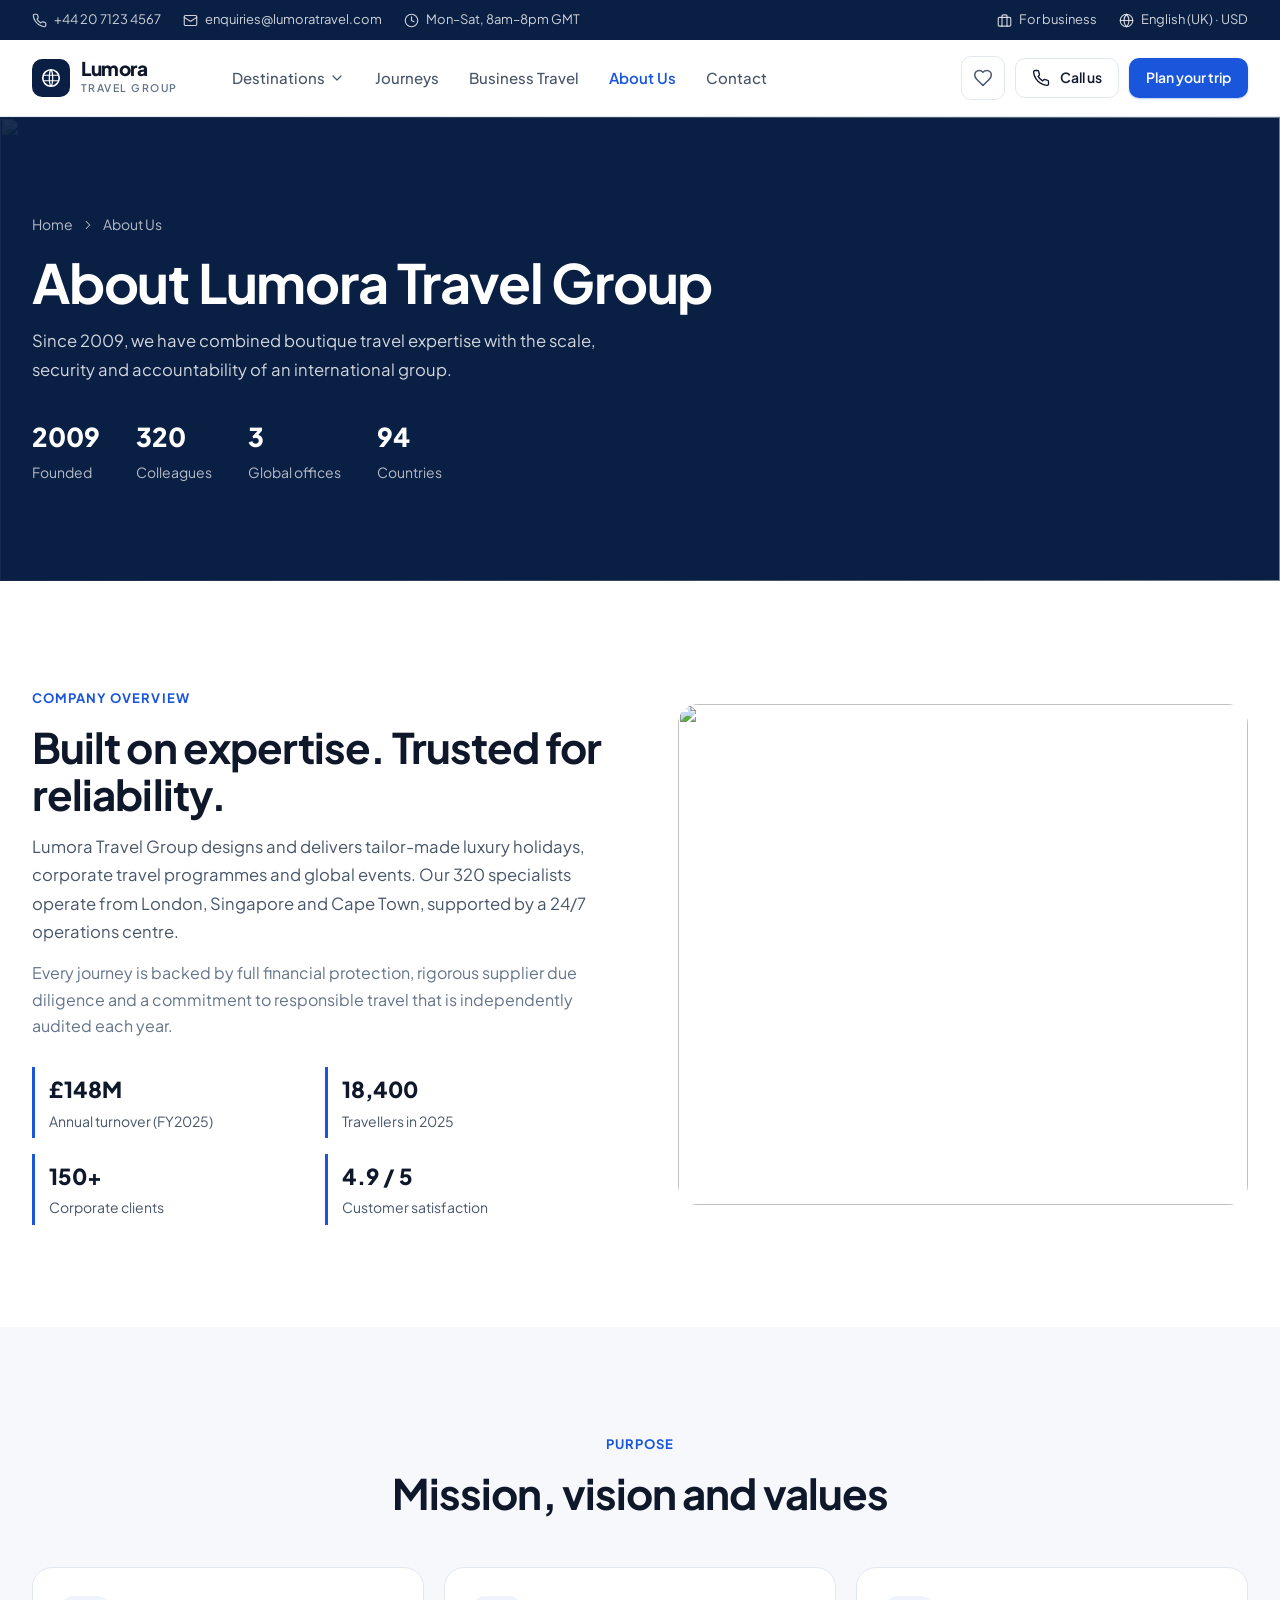
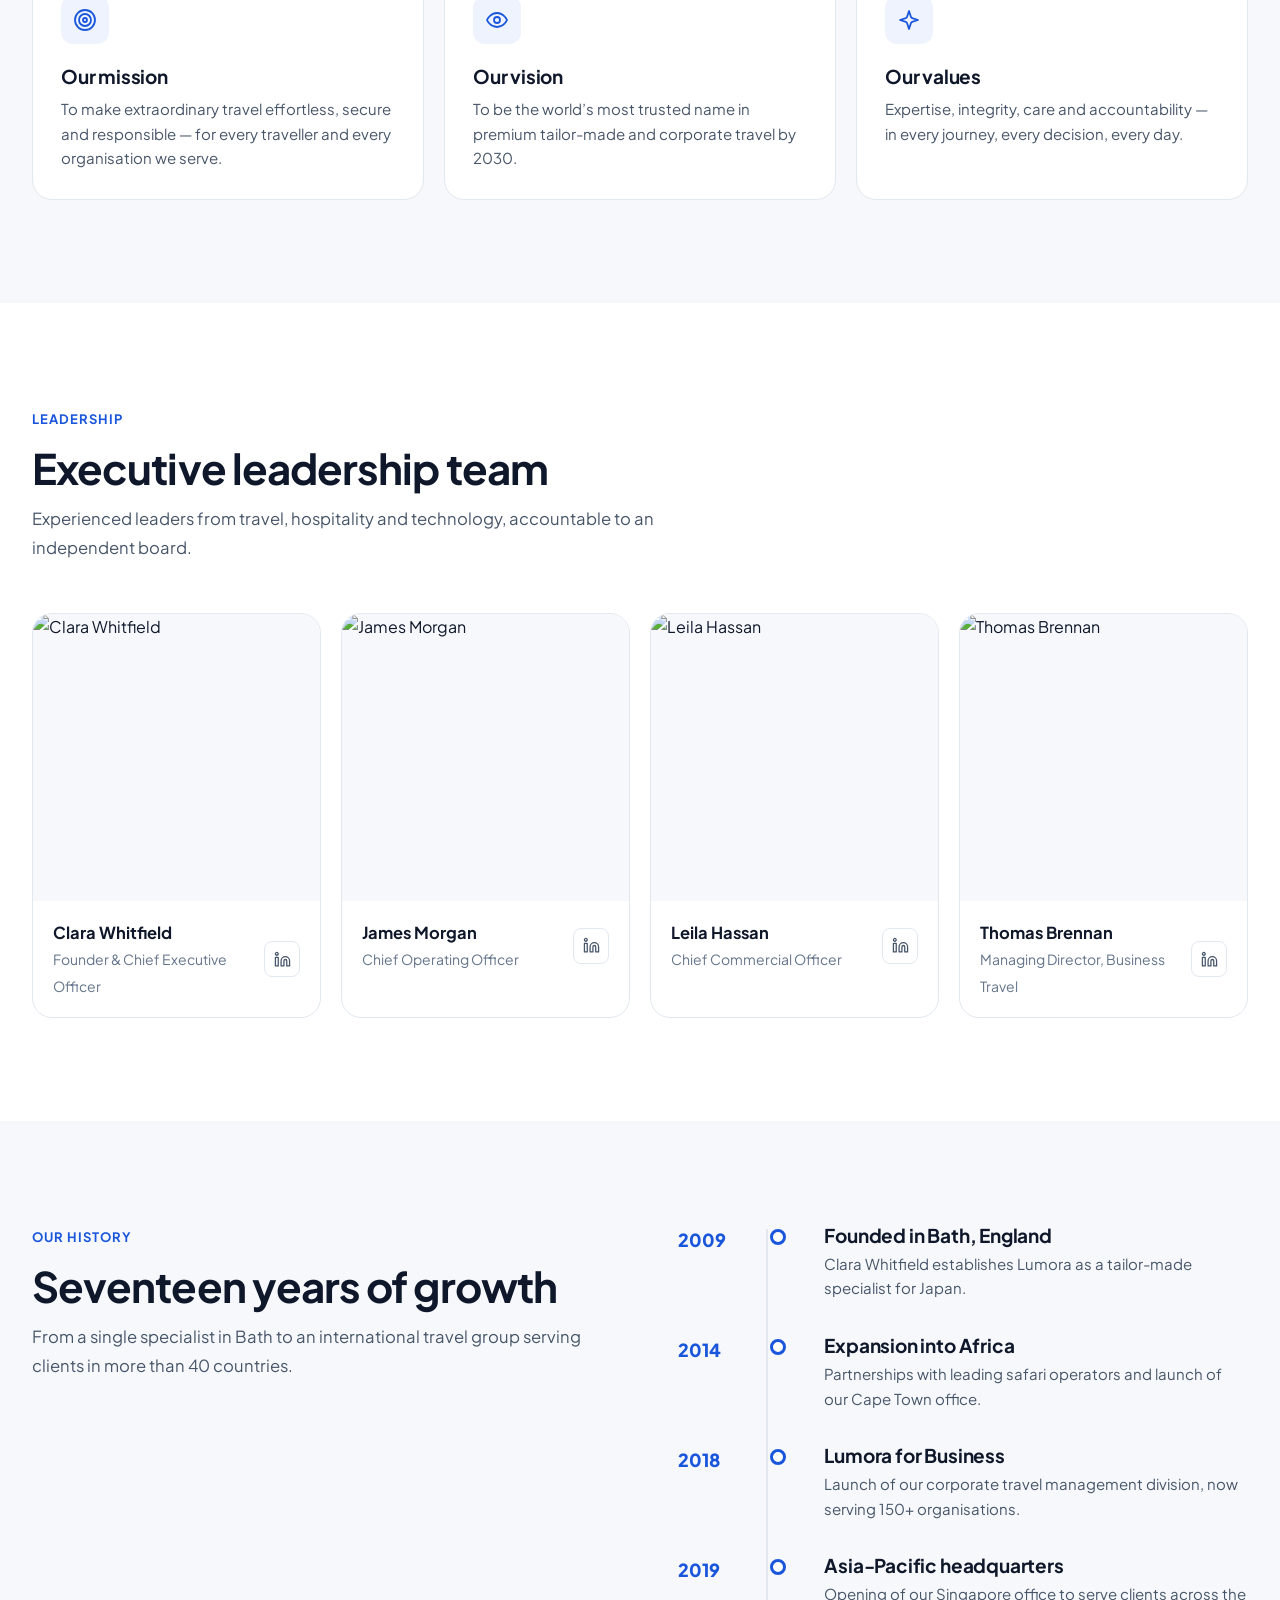
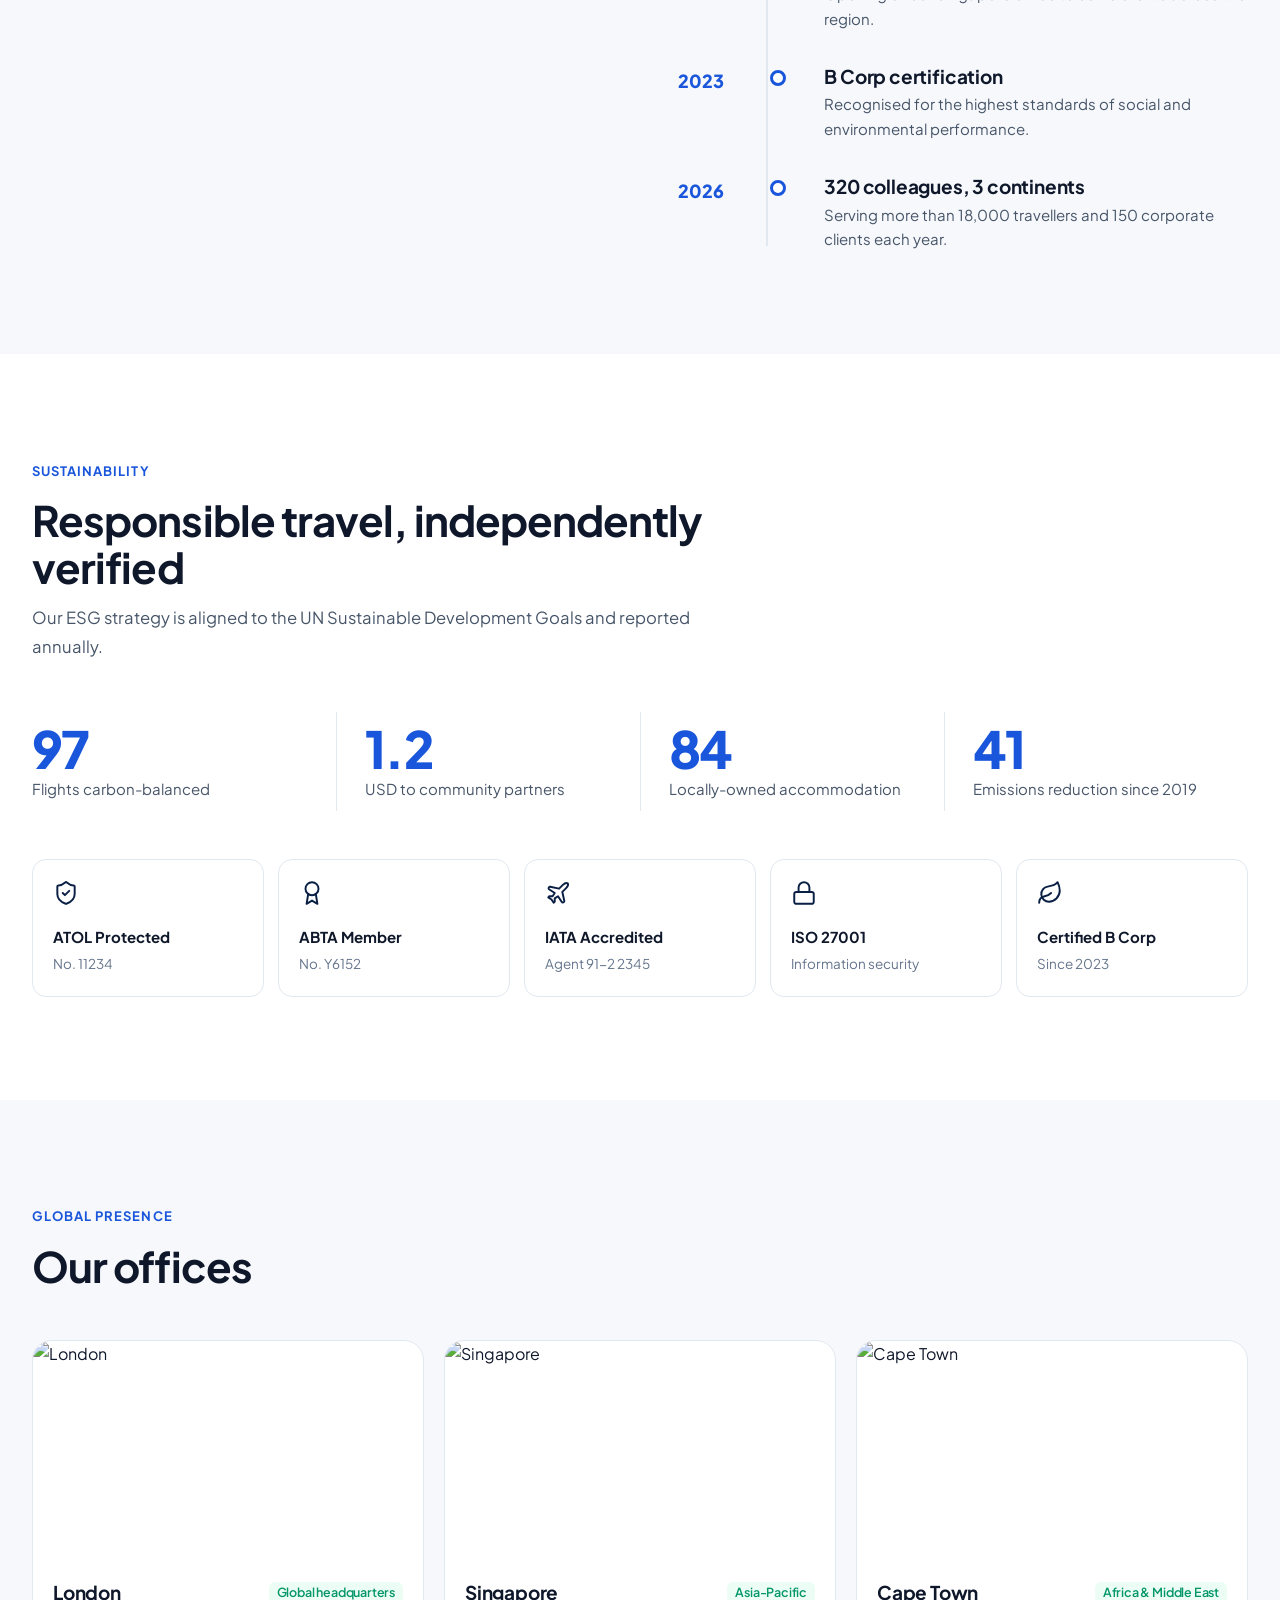
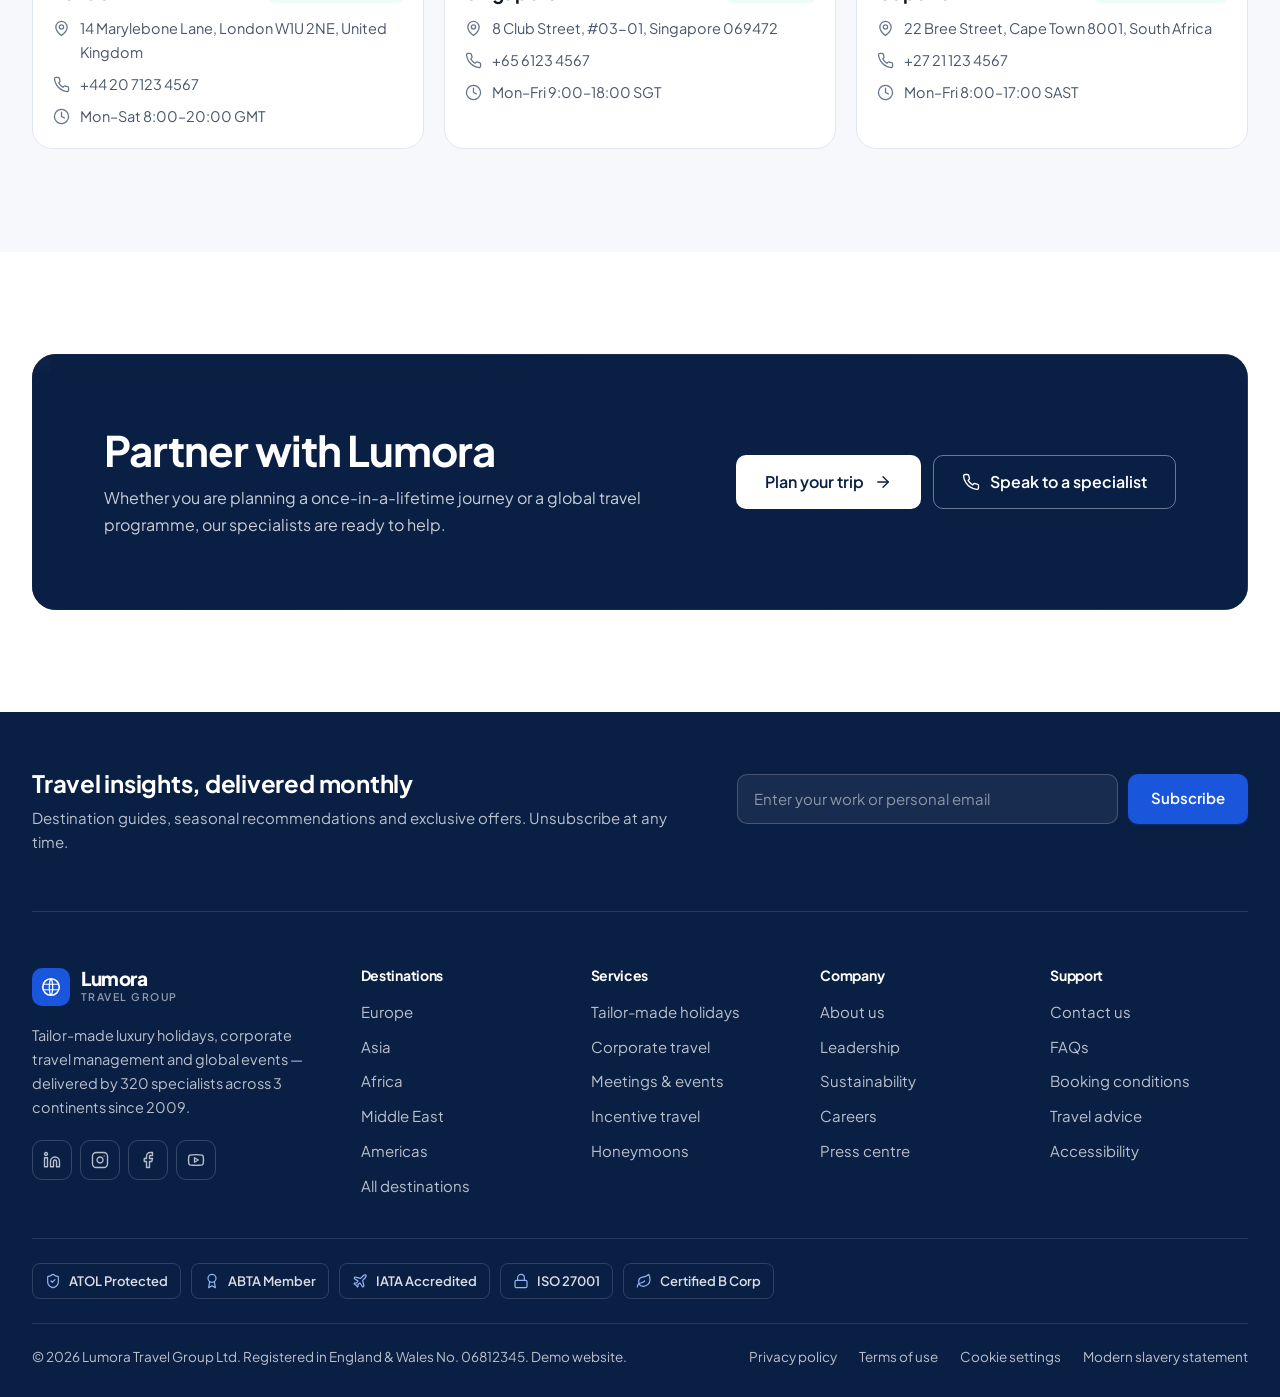
==== commit 168a092c: "Enterprise redesign: Lumora Travel Group Corporate design system (navy/blue, Plus Jakarta Sans), top" ====
--- a/about.html
+++ b/about.html
@@ -3,76 +3,89 @@
 <head>
 <meta charset="utf-8">
 <meta name="viewport" content="width=device-width, initial-scale=1">
-<title>Studio — Lumora</title>
-<meta name="description" content="Meet the travel designers behind Lumora — tailor-made travel since 2009.">
-<meta name="theme-color" content="#0b0b0c">
-<link rel="icon" href="data:image/svg+xml,%3Csvg xmlns='http://www.w3.org/2000/svg' viewBox='0 0 32 32'%3E%3Crect width='32' height='32' rx='16' fill='%23d6fb41'/%3E%3Ctext x='16' y='22' font-family='Arial Black' font-size='17' text-anchor='middle' fill='%230b0b0c'%3EL%3C/text%3E%3C/svg%3E">
+<title>About Us — Lumora Travel Group</title>
+<meta name="description" content="Lumora Travel Group: tailor-made luxury and corporate travel since 2009. Leadership, history, sustainability and global offices.">
+<meta name="theme-color" content="#0a1f44">
+<link rel="icon" href="data:image/svg+xml,%3Csvg xmlns='http://www.w3.org/2000/svg' viewBox='0 0 32 32'%3E%3Crect width='32' height='32' rx='8' fill='%230a1f44'/%3E%3Ccircle cx='16' cy='16' r='9' fill='none' stroke='white' stroke-width='2'/%3E%3Cpath d='M7 16h18M16 7c3 3 3 15 0 18M16 7c-3 3-3 15 0 18' fill='none' stroke='white' stroke-width='1.5'/%3E%3C/svg%3E">
 <link rel="preconnect" href="https://fonts.googleapis.com">
 <link rel="preconnect" href="https://fonts.gstatic.com" crossorigin>
 <link rel="preconnect" href="https://images.unsplash.com">
-<link href="https://fonts.googleapis.com/css2?family=Syne:wght@600;700;800&family=DM+Sans:opsz,wght@9..40,400;9..40,500;9..40,600&family=DM+Mono:wght@400&display=swap" rel="stylesheet">
+<link href="https://fonts.googleapis.com/css2?family=Plus+Jakarta+Sans:wght@400;500;600;700;800&display=swap" rel="stylesheet">
 <link rel="stylesheet" href="css/style.css">
-<script>try{if(sessionStorage.getItem('lj2'))document.documentElement.classList.add('seen')}catch(e){}</script>
 </head>
 <body>
-<div class="grain" aria-hidden="true"></div>
-<div class="loader" aria-hidden="true"><div class="loader-top mono"><span>Lumora®</span><span>Tailor-made travel — Est. 2009</span></div>
-<div class="loader-frame"><img src="https://images.unsplash.com/photo-1570077188670-e3a8d69ac5ff?auto=format&fit=crop&w=500&q=80" alt=""><img src="https://images.unsplash.com/photo-1493976040374-85c8e12f0c0e?auto=format&fit=crop&w=500&q=80" alt=""><img src="https://images.unsplash.com/photo-1514282401047-d79a71a590e8?auto=format&fit=crop&w=500&q=80" alt=""><img src="https://images.unsplash.com/photo-1516426122078-c23e76319801?auto=format&fit=crop&w=500&q=80" alt=""><img src="https://images.unsplash.com/photo-1531366936337-7c912a4589a7?auto=format&fit=crop&w=500&q=80" alt=""><img src="https://images.unsplash.com/photo-1530789253388-582c481c54b0?auto=format&fit=crop&w=500&q=80" alt=""></div>
-<div class="loader-bot"><span class="mono">Loading the world</span><span class="loader-num">00</span></div></div>
-<div class="curtain" aria-hidden="true"><b>Lumora®</b></div>
-<header class="hdr"><a class="logo" href="index.html" aria-label="Lumora home">Lumora<sup>®</sup></a>
-<nav class="nav" aria-label="Main"><a href="index.html"><span class="roll"><span data-t="Home">Home</span></span></a><a href="destinations.html"><span class="roll"><span data-t="Destinations">Destinations</span></span></a><a href="journeys.html"><span class="roll"><span data-t="Journeys">Journeys</span></span></a><a href="about.html" class=on><span class="roll"><span data-t="Studio">Studio</span></span></a></nav>
-<div class="hdr-r"><span class="clock">LDN <time data-tz="Europe/London">--:--</time></span><a class="hdr-cta" href="contact.html"><span class="roll"><span data-t="Plan a trip">Plan a trip</span></span></a>
-<button class="burger" aria-label="Menu" aria-expanded="false"><em style="font-style:normal">Menu</em><i></i></button></div></header>
-<div class="menu"><nav><a href="index.html"><span>Home</span><small>01</small></a><a href="destinations.html"><span>Destinations</span><small>02</small></a><a href="journeys.html"><span>Journeys</span><small>03</small></a><a href="about.html"><span>Studio</span><small>04</small></a><a href="contact.html"><span>Plan a trip</span><small>05</small></a></nav><div class="menu-foot"><a href="mailto:hello@lumorajourneys.com">hello@lumorajourneys.com</a><a href="tel:+442071234567">+44 20 7123 4567</a><span class="mono">London · Singapore · Cape Town</span></div></div>
-<main id="top">
-<section class="ph"><div class="wrap">
-<div class="ph-top mono mut"><span><a href="index.html">Home</a> / Studio</span><span>Since 2009</span></div>
-<div class="ph-row"><h1 class="d-xl" data-split data-hero>Made by<br><span class="stroke">wanderers</span></h1><div><p class="lede rv">Lumora began with one belief: the best journeys are designed by people who know a place intimately — and care about you as much as the destination.</p></div></div></div>
-<div class="band"><img src="https://images.unsplash.com/photo-1527631746610-bca00a040d60?auto=format&fit=crop&w=2200&q=80" alt=""><span class="tag">Est. 2009 — Bath, England</span></div></section>
-<section class="sec bone"><div class="wrap">
-  <div class="m-grid"><div><span class="mono idx rv">Our story</span></div>
-  <p class="manifest" data-split="words">Fewer trips, <span class="acc">far better</span> ones. We design around 1,200 journeys a year <span class="ipill"><img src="https://images.unsplash.com/photo-1473625247510-8ceb1760943f?auto=format&fit=crop&w=400&q=80" alt=""></span> — deliberately — so every traveller gets a designer who has <span class="stroke">walked</span> every street they recommend.</p></div>
-  <div class="m-foot st"><div><span class="mono mut">Journeys a year</span><b data-count="1200">0</b></div><div><span class="mono mut">Designers</span><b data-count="32">0</b></div><div><span class="mono mut">Weeks on the road</span><b data-count="6">0<sup>/yr</sup></b></div><div><span class="mono mut">Studios</span><b data-count="3">0</b></div></div>
+<a href="#main" class="btn btn-primary" style="position:absolute;left:-9999px;top:8px;z-index:999" onfocus="this.style.left='8px'" onblur="this.style.left='-9999px'">Skip to content</a>
+<div class="topbar"><div class="wrap">
+<div class="topbar-l"><a href="tel:+442071234567"><svg class="i" viewBox="0 0 24 24" aria-hidden="true"><path d="M22 16.92v3a2 2 0 0 1-2.18 2 19.79 19.79 0 0 1-8.63-3.07 19.5 19.5 0 0 1-6-6 19.79 19.79 0 0 1-3.07-8.67A2 2 0 0 1 4.11 2h3a2 2 0 0 1 2 1.72 12.84 12.84 0 0 0 .7 2.81 2 2 0 0 1-.45 2.11L8.09 9.91a16 16 0 0 0 6 6l1.27-1.27a2 2 0 0 1 2.11-.45 12.84 12.84 0 0 0 2.81.7A2 2 0 0 1 22 16.92z"/></svg>+44 20 7123 4567</a><a href="mailto:enquiries@lumoratravel.com"><svg class="i" viewBox="0 0 24 24" aria-hidden="true"><rect width="20" height="16" x="2" y="4" rx="2"/><path d="m22 7-8.97 5.7a1.94 1.94 0 0 1-2.06 0L2 7"/></svg>enquiries@lumoratravel.com</a><span style="display:inline-flex;gap:7px;align-items:center"><svg class="i" viewBox="0 0 24 24" aria-hidden="true"><circle cx="12" cy="12" r="10"/><path d="M12 6v6l4 2"/></svg>Mon–Sat, 8am–8pm GMT</span></div>
+<div class="topbar-r"><a href="business.html"><svg class="i" viewBox="0 0 24 24" aria-hidden="true"><rect width="20" height="14" x="2" y="7" rx="2"/><path d="M16 21V5a2 2 0 0 0-2-2h-4a2 2 0 0 0-2 2v16"/></svg>For business</a><a href="contact.html#offices"><svg class="i" viewBox="0 0 24 24" aria-hidden="true"><circle cx="12" cy="12" r="10"/><path d="M12 2a14.5 14.5 0 0 0 0 20 14.5 14.5 0 0 0 0-20"/><path d="M2 12h20"/></svg>English (UK) · USD</a></div>
+</div></div>
+<header class="hdr"><div class="wrap">
+<a class="logo" href="index.html" aria-label="Lumora Travel Group home"><span class="logo-mark"><svg viewBox="0 0 24 24" fill="none" stroke="currentColor" stroke-width="1.8"><circle cx="12" cy="12" r="9"/><path d="M12 3c2.5 3 2.5 15 0 18M12 3c-2.5 3-2.5 15 0 18M3.5 9h17M3.5 15h17" stroke-width="1.3"/></svg></span><span><b>Lumora</b><small>Travel Group</small></span></a>
+<nav class="nav" aria-label="Main"><div class="nav-dd"><button aria-haspopup="true" onclick="location.href='destinations.html'">Destinations <svg class="i" viewBox="0 0 24 24" aria-hidden="true"><path d="m6 9 6 6 6-6"/></svg></button><div class="mega" role="menu"><div><h4>Europe</h4><ul><li><a href="journeys.html?dest=italy">Italy</a></li><li><a href="journeys.html?dest=greece">Greece</a></li><li><a href="journeys.html?dest=france">France</a></li><li><a href="journeys.html?dest=iceland">Iceland</a></li><li><a href="journeys.html?dest=scotland">Scotland</a></li></ul></div><div><h4>Asia & Indian Ocean</h4><ul><li><a href="journeys.html?dest=japan">Japan</a></li><li><a href="journeys.html?dest=indonesia">Bali, Indonesia</a></li><li><a href="journeys.html?dest=vietnam">Vietnam</a></li><li><a href="journeys.html?dest=india">India</a></li><li><a href="journeys.html?dest=thailand">Thailand</a></li><li><a href="journeys.html?dest=maldives">Maldives</a></li></ul></div><div><h4>Africa, Middle East & Americas</h4><ul><li><a href="journeys.html?dest=kenya">Kenya</a></li><li><a href="journeys.html?dest=morocco">Morocco</a></li><li><a href="journeys.html?dest=uae">Dubai, UAE</a></li><li><a href="journeys.html?dest=turkey">Türkiye</a></li><li><a href="journeys.html?dest=canada">Canada</a></li><li><a href="journeys.html?dest=patagonia">Patagonia</a></li></ul></div><a class="mega-card" href="journeys.html?dest=japan"><img src="https://images.unsplash.com/photo-1493976040374-85c8e12f0c0e?auto=format&fit=crop&w=500&q=80" alt="" loading="lazy"><small>Featured journey</small><b>Japan, Slowly — 12 days</b><span>From $6,450 <svg class="i" viewBox="0 0 24 24" aria-hidden="true"><path d="M5 12h14"/><path d="m12 5 7 7-7 7"/></svg></span></a></div></div><a href="journeys.html">Journeys</a><a href="business.html">Business Travel</a><a href="about.html" class="on">About Us</a><a href="contact.html">Contact</a></nav>
+<div class="hdr-r">
+<a class="icon-btn" href="journeys.html?saved=1" aria-label="Saved journeys"><svg class="i" viewBox="0 0 24 24" aria-hidden="true"><path d="M19 14c1.49-1.46 3-3.21 3-5.5A5.5 5.5 0 0 0 16.5 3c-1.76 0-3 .5-4.5 2-1.5-1.5-2.74-2-4.5-2A5.5 5.5 0 0 0 2 8.5c0 2.3 1.5 4.05 3 5.5l7 7Z"/></svg><span class="badge saved-count"></span></a>
+<a class="btn btn-outline btn-sm" href="tel:+442071234567"><svg class="i" viewBox="0 0 24 24" aria-hidden="true"><path d="M22 16.92v3a2 2 0 0 1-2.18 2 19.79 19.79 0 0 1-8.63-3.07 19.5 19.5 0 0 1-6-6 19.79 19.79 0 0 1-3.07-8.67A2 2 0 0 1 4.11 2h3a2 2 0 0 1 2 1.72 12.84 12.84 0 0 0 .7 2.81 2 2 0 0 1-.45 2.11L8.09 9.91a16 16 0 0 0 6 6l1.27-1.27a2 2 0 0 1 2.11-.45 12.84 12.84 0 0 0 2.81.7A2 2 0 0 1 22 16.92z"/></svg>Call us</a>
+<a class="btn btn-primary btn-sm" href="contact.html">Plan your trip</a>
+<button class="icon-btn burger" aria-label="Open menu" aria-expanded="false"><svg class="i" viewBox="0 0 24 24" aria-hidden="true"><path d="M4 6h16M4 12h16M4 18h16"/></svg></button>
+</div></div></header>
+<div class="drawer" id="drawer"><div class="drawer-bg" data-close-drawer></div><div class="drawer-panel" role="dialog" aria-label="Menu">
+<div class="drawer-top"><a class="logo" href="index.html" aria-label="Lumora Travel Group home"><span class="logo-mark"><svg viewBox="0 0 24 24" fill="none" stroke="currentColor" stroke-width="1.8"><circle cx="12" cy="12" r="9"/><path d="M12 3c2.5 3 2.5 15 0 18M12 3c-2.5 3-2.5 15 0 18M3.5 9h17M3.5 15h17" stroke-width="1.3"/></svg></span><span><b>Lumora</b><small>Travel Group</small></span></a><button class="icon-btn" data-close-drawer aria-label="Close menu"><svg class="i" viewBox="0 0 24 24" aria-hidden="true"><path d="M18 6 6 18M6 6l12 12"/></svg></button></div>
+<nav><a href="index.html">Home<svg class="i" viewBox="0 0 24 24" aria-hidden="true"><path d="m9 18 6-6-6-6"/></svg></a><a href="destinations.html">Destinations<svg class="i" viewBox="0 0 24 24" aria-hidden="true"><path d="m9 18 6-6-6-6"/></svg></a><a href="journeys.html">Journeys<svg class="i" viewBox="0 0 24 24" aria-hidden="true"><path d="m9 18 6-6-6-6"/></svg></a><a href="business.html">Business Travel<svg class="i" viewBox="0 0 24 24" aria-hidden="true"><path d="m9 18 6-6-6-6"/></svg></a><a href="about.html" class=on>About Us<svg class="i" viewBox="0 0 24 24" aria-hidden="true"><path d="m9 18 6-6-6-6"/></svg></a><a href="contact.html">Contact<svg class="i" viewBox="0 0 24 24" aria-hidden="true"><path d="m9 18 6-6-6-6"/></svg></a></nav>
+<div class="drawer-foot"><a class="btn btn-primary" href="contact.html" style="justify-content:center">Plan your trip</a><a href="tel:+442071234567"><svg class="i" viewBox="0 0 24 24" aria-hidden="true"><path d="M22 16.92v3a2 2 0 0 1-2.18 2 19.79 19.79 0 0 1-8.63-3.07 19.5 19.5 0 0 1-6-6 19.79 19.79 0 0 1-3.07-8.67A2 2 0 0 1 4.11 2h3a2 2 0 0 1 2 1.72 12.84 12.84 0 0 0 .7 2.81 2 2 0 0 1-.45 2.11L8.09 9.91a16 16 0 0 0 6 6l1.27-1.27a2 2 0 0 1 2.11-.45 12.84 12.84 0 0 0 2.81.7A2 2 0 0 1 22 16.92z"/></svg>+44 20 7123 4567</a><a href="mailto:enquiries@lumoratravel.com"><svg class="i" viewBox="0 0 24 24" aria-hidden="true"><rect width="20" height="16" x="2" y="4" rx="2"/><path d="m22 7-8.97 5.7a1.94 1.94 0 0 1-2.06 0L2 7"/></svg>enquiries@lumoratravel.com</a></div>
+</div></div>
+<main id="main">
+<section class="phead"><img src="https://images.unsplash.com/photo-1527631746610-bca00a040d60?auto=format&fit=crop&w=2000&q=80" alt=""><div class="wrap">
+<nav class="crumb" aria-label="Breadcrumb"><a href="index.html">Home</a><svg class="i" viewBox="0 0 24 24" aria-hidden="true"><path d="m9 18 6-6-6-6"/></svg><span>About Us</span></nav>
+<h1>About Lumora Travel Group</h1><p class="lead">Since 2009, we have combined boutique travel expertise with the scale, security and accountability of an international group.</p><div class="phead-stats"><div><b>2009</b><span>Founded</span></div><div><b>320</b><span>Colleagues</span></div><div><b>3</b><span>Global offices</span></div><div><b>94</b><span>Countries</span></div></div></div></section>
+<section class="sec"><div class="wrap split">
+  <div class="rv"><span class="eyebrow">Company overview</span><h2>Built on expertise. Trusted for reliability.</h2>
+    <p class="lead" style="margin-top:16px">Lumora Travel Group designs and delivers tailor-made luxury holidays, corporate travel programmes and global events. Our 320 specialists operate from London, Singapore and Cape Town, supported by a 24/7 operations centre.</p>
+    <p class="muted" style="margin-top:14px">Every journey is backed by full financial protection, rigorous supplier due diligence and a commitment to responsible travel that is independently audited each year.</p>
+    <div class="facts-list"><div><b>£148M</b><span>Annual turnover (FY2025)</span></div><div><b>18,400</b><span>Travellers in 2025</span></div><div><b>150+</b><span>Corporate clients</span></div><div><b>4.9 / 5</b><span>Customer satisfaction</span></div></div></div>
+  <div class="split-media rv"><img src="https://images.unsplash.com/photo-1503220317375-aaad61436b1b?auto=format&fit=crop&w=1200&q=80" alt="" loading="lazy"></div>
 </div></section>
-<section class="sec bone" style="padding-top:0">
-  <div class="wrap"><div class="sh"><div><span class="mono idx rv">Milestones</span><h2 class="d-l" data-split>Seventeen years,<br><span class="stroke">one</span> obsession</h2></div><div class="sh-r rv"><p class="lede">Drag through our story.</p></div></div></div>
-  <div class="drag" data-cur="Drag"><div class="drag-track"><div class="yr"><b>2009</b><div><h3>A kitchen table in Bath</h3><p>Clara Whitfield plans ten journeys for friends of friends — all of them to Japan.</p></div></div><div class="yr"><b>2014</b><div><h3>Into Africa</h3><p>We partner with family-run camps in Kenya and Tanzania and open a safari desk.</p></div></div><div class="yr"><b>2017</b><div><h3>Rail & slow travel</h3><p>Our rail collection launches — sleepers, steam and the long way round.</p></div></div><div class="yr"><b>2019</b><div><h3>Singapore studio</h3><p>Our Asia team opens, bringing designers closer to the places they plan.</p></div></div><div class="yr"><b>2023</b><div><h3>B Corp certified</h3><p>One of the first tailor-made travel companies to earn B Corp status.</p></div></div><div class="yr"><b>2026</b><div><h3>18,400 travellers</h3><p>Three studios, 32 designers, one promise: travel that stays with you.</p></div></div></div></div>
-  <div class="drag-bar"><span class="mono mut">2009</span><div class="bar"><i></i></div><span class="mono mut">2026</span></div>
-</section>
-<section class="sec"><div class="wrap">
-  <div class="sh"><div><span class="mono idx rv">What we stand for</span><h2 class="d-l" data-split>Four <span class="acc">promises</span></h2></div></div>
-  <div class="vals rv"><div class="val"><span class="mono mut">01</span><h3 class="d-m">Been there</h3><p class="mut">Every hotel, guide and table we recommend has been personally tested by our team.</p></div><div class="val"><span class="mono mut">02</span><h3 class="d-m">Truly yours</h3><p class="mut">No fixed departures, no coaches, no compromises. Your dates, your pace.</p></div><div class="val"><span class="mono mut">03</span><h3 class="d-m">Lighter footprint</h3><p class="mut">Carbon-balanced journeys and partners who give back to their communities.</p></div><div class="val"><span class="mono mut">04</span><h3 class="d-m">Always on</h3><p class="mut">A real person on call 24/7 while you travel — never a call centre.</p></div></div>
+<section class="sec soft"><div class="wrap">
+  <div class="head center"><div class="rv"><span class="eyebrow">Purpose</span><h2>Mission, vision and values</h2></div></div>
+  <div class="mvv"><div class="feature rv"><div class="ficon"><svg class="i" viewBox="0 0 24 24" aria-hidden="true"><circle cx="12" cy="12" r="10"/><circle cx="12" cy="12" r="6"/><circle cx="12" cy="12" r="2"/></svg></div><h3>Our mission</h3><p>To make extraordinary travel effortless, secure and responsible — for every traveller and every organisation we serve.</p></div><div class="feature rv"><div class="ficon"><svg class="i" viewBox="0 0 24 24" aria-hidden="true"><path d="M2 12s3-7 10-7 10 7 10 7-3 7-10 7-10-7-10-7Z"/><circle cx="12" cy="12" r="3"/></svg></div><h3>Our vision</h3><p>To be the world’s most trusted name in premium tailor-made and corporate travel by 2030.</p></div><div class="feature rv"><div class="ficon"><svg class="i" viewBox="0 0 24 24" aria-hidden="true"><path d="m12 3-1.9 5.8a2 2 0 0 1-1.3 1.3L3 12l5.8 1.9a2 2 0 0 1 1.3 1.3L12 21l1.9-5.8a2 2 0 0 1 1.3-1.3L21 12l-5.8-1.9a2 2 0 0 1-1.3-1.3Z"/></svg></div><h3>Our values</h3><p>Expertise, integrity, care and accountability — in every journey, every decision, every day.</p></div></div>
 </div></section>
-<section class="sec bg2" id="team"><div class="wrap">
-  <div class="sh"><div><span class="mono idx rv">The designers</span><h2 class="d-l" data-split>The people<br>behind <span class="stroke">your trip</span></h2></div><div class="sh-r rv"><p class="lede">32 specialists across London, Singapore and Cape Town — each with a region they call a second home.</p><a class="btn btn-acc" href="contact.html"><span class="roll"><span data-t="Talk to a designer">Talk to a designer</span></span><svg viewBox="0 0 24 24" fill="none" stroke="currentColor" stroke-width="1.8"><path d="M5 12h14M13 6l6 6-6 6"/></svg></a></div></div>
-  <div class="team st"><div class="tm"><div class="tm-media"><img src="https://images.unsplash.com/photo-1544005313-94ddf0286df2?auto=format&fit=crop&w=700&q=80" alt="Clara Whitfield" loading="lazy"><span class="tag">♥ Japan</span></div><h3>Clara Whitfield</h3><p class="mono mut">Founder</p></div><div class="tm"><div class="tm-media"><img src="https://images.unsplash.com/photo-1507003211169-0a1dd7228f2d?auto=format&fit=crop&w=700&q=80" alt="Marcus Adeyemi" loading="lazy"><span class="tag">♥ Kenya</span></div><h3>Marcus Adeyemi</h3><p class="mono mut">Head of Africa</p></div><div class="tm"><div class="tm-media"><img src="https://images.unsplash.com/photo-1534528741775-53994a69daeb?auto=format&fit=crop&w=700&q=80" alt="Leila Hassan" loading="lazy"><span class="tag">♥ Morocco</span></div><h3>Leila Hassan</h3><p class="mono mut">Designer</p></div><div class="tm"><div class="tm-media"><img src="https://images.unsplash.com/photo-1506794778202-cad84cf45f1d?auto=format&fit=crop&w=700&q=80" alt="Tom Brennan" loading="lazy"><span class="tag">♥ Scotland</span></div><h3>Tom Brennan</h3><p class="mono mut">Designer</p></div></div>
+<section class="sec" id="leadership"><div class="wrap">
+  <div class="head"><div class="rv"><span class="eyebrow">Leadership</span><h2>Executive leadership team</h2><p class="lead">Experienced leaders from travel, hospitality and technology, accountable to an independent board.</p></div></div>
+  <div class="grid4"><div class="leader rv"><div class="leader-media"><img src="https://images.unsplash.com/photo-1544005313-94ddf0286df2?auto=format&fit=crop&w=600&q=80" alt="Clara Whitfield" loading="lazy"></div><div class="leader-body"><div><b>Clara Whitfield</b><span>Founder & Chief Executive Officer</span></div><a href="#" aria-label="Clara Whitfield on LinkedIn"><svg class="i" viewBox="0 0 24 24" aria-hidden="true"><path d="M16 8a6 6 0 0 1 6 6v7h-4v-7a2 2 0 0 0-4 0v7h-4v-7a6 6 0 0 1 6-6z"/><rect width="4" height="12" x="2" y="9"/><circle cx="4" cy="4" r="2"/></svg></a></div></div><div class="leader rv"><div class="leader-media"><img src="https://images.unsplash.com/photo-1500648767791-00dcc994a43e?auto=format&fit=crop&w=600&q=80" alt="James Morgan" loading="lazy"></div><div class="leader-body"><div><b>James Morgan</b><span>Chief Operating Officer</span></div><a href="#" aria-label="James Morgan on LinkedIn"><svg class="i" viewBox="0 0 24 24" aria-hidden="true"><path d="M16 8a6 6 0 0 1 6 6v7h-4v-7a2 2 0 0 0-4 0v7h-4v-7a6 6 0 0 1 6-6z"/><rect width="4" height="12" x="2" y="9"/><circle cx="4" cy="4" r="2"/></svg></a></div></div><div class="leader rv"><div class="leader-media"><img src="https://images.unsplash.com/photo-1534528741775-53994a69daeb?auto=format&fit=crop&w=600&q=80" alt="Leila Hassan" loading="lazy"></div><div class="leader-body"><div><b>Leila Hassan</b><span>Chief Commercial Officer</span></div><a href="#" aria-label="Leila Hassan on LinkedIn"><svg class="i" viewBox="0 0 24 24" aria-hidden="true"><path d="M16 8a6 6 0 0 1 6 6v7h-4v-7a2 2 0 0 0-4 0v7h-4v-7a6 6 0 0 1 6-6z"/><rect width="4" height="12" x="2" y="9"/><circle cx="4" cy="4" r="2"/></svg></a></div></div><div class="leader rv"><div class="leader-media"><img src="https://images.unsplash.com/photo-1506794778202-cad84cf45f1d?auto=format&fit=crop&w=600&q=80" alt="Thomas Brennan" loading="lazy"></div><div class="leader-body"><div><b>Thomas Brennan</b><span>Managing Director, Business Travel</span></div><a href="#" aria-label="Thomas Brennan on LinkedIn"><svg class="i" viewBox="0 0 24 24" aria-hidden="true"><path d="M16 8a6 6 0 0 1 6 6v7h-4v-7a2 2 0 0 0-4 0v7h-4v-7a6 6 0 0 1 6-6z"/><rect width="4" height="12" x="2" y="9"/><circle cx="4" cy="4" r="2"/></svg></a></div></div></div>
 </div></section>
-<section class="sec bone" id="impact"><div class="wrap">
-  <div class="sh"><div><span class="mono idx rv">Responsible travel</span><h2 class="d-l" data-split>Leave places<br><span class="stroke">better</span></h2></div><div class="sh-r rv"><p class="lede">We measure, reduce and balance the footprint of every journey — and fund projects chosen by the communities we visit.</p></div></div>
-  <div class="impact st"><div><span class="mono">Flights carbon-balanced</span><b data-count="100">0<sup>%</sup></b></div><div><span class="mono">Given to local partners</span><b data-count="1.2">0<sup>M$</sup></b></div><div><span class="mono">Locally-owned stays</span><b data-count="86">0<sup>%</sup></b></div></div>
-  <div style="margin-top:clamp(70px,8vw,120px)"><span class="mono idx">As featured in</span><div class="press-g rv" style="margin-top:26px"><div>Condé Nast Traveller</div><div>The Times</div><div>Travel + Leisure</div><div>Monocle</div><div>Nat Geo</div><div>Wallpaper*</div></div></div>
+<section class="sec soft"><div class="wrap split" style="align-items:start">
+  <div class="rv" style="position:sticky;top:120px"><span class="eyebrow">Our history</span><h2>Seventeen years of growth</h2><p class="lead" style="margin-top:14px">From a single specialist in Bath to an international travel group serving clients in more than 40 countries.</p></div>
+  <div class="timeline"><div class="tl rv"><b>2009</b><i></i><div><h3>Founded in Bath, England</h3><p>Clara Whitfield establishes Lumora as a tailor-made specialist for Japan.</p></div></div><div class="tl rv"><b>2014</b><i></i><div><h3>Expansion into Africa</h3><p>Partnerships with leading safari operators and launch of our Cape Town office.</p></div></div><div class="tl rv"><b>2018</b><i></i><div><h3>Lumora for Business</h3><p>Launch of our corporate travel management division, now serving 150+ organisations.</p></div></div><div class="tl rv"><b>2019</b><i></i><div><h3>Asia-Pacific headquarters</h3><p>Opening of our Singapore office to serve clients across the region.</p></div></div><div class="tl rv"><b>2023</b><i></i><div><h3>B Corp certification</h3><p>Recognised for the highest standards of social and environmental performance.</p></div></div><div class="tl rv"><b>2026</b><i></i><div><h3>320 colleagues, 3 continents</h3><p>Serving more than 18,000 travellers and 150 corporate clients each year.</p></div></div></div>
 </div></section>
-<section class="bigcta"><div class="wrap">
-<span class="mono idx">Start your journey</span>
-<h2 class="d-xl" data-split style="margin-top:30px">Let’s go<br><span class="stroke">somewhere</span></h2>
-<div class="row"><p class="lede">Tell us where your mind wanders. A travel designer replies within 24 hours — no cost, no obligation.</p>
-<a class="circ mag" href="contact.html">Start<br>planning<svg viewBox="0 0 24 24" fill="none" stroke="currentColor" stroke-width="1.8"><path d="M7 17L17 7M8 7h9v9"/></svg></a></div></div></section>
+<section class="sec" id="sustainability"><div class="wrap">
+  <div class="head"><div class="rv"><span class="eyebrow">Sustainability</span><h2>Responsible travel, independently verified</h2><p class="lead">Our ESG strategy is aligned to the UN Sustainable Development Goals and reported annually.</p></div></div>
+  <div class="stats light-stats rv" style="margin-bottom:48px"><div class="stat"><b style="color:var(--blue)" data-count="100">0%</b><span>Flights carbon-balanced</span></div><div class="stat"><b style="color:var(--blue)" data-count="1.2">0M</b><span>USD to community partners</span></div><div class="stat"><b style="color:var(--blue)" data-count="86">0%</b><span>Locally-owned accommodation</span></div><div class="stat"><b style="color:var(--blue)" data-count="42">0%</b><span>Emissions reduction since 2019</span></div></div>
+  <div class="acc-grid"><div class="acc rv"><svg class="i" viewBox="0 0 24 24" aria-hidden="true"><path d="M20 13c0 5-3.5 7.5-7.66 8.95a1 1 0 0 1-.67-.01C7.5 20.5 4 18 4 13V6a1 1 0 0 1 1-1c2 0 4.5-1.2 6.24-2.72a1.17 1.17 0 0 1 1.52 0C14.51 3.81 17 5 19 5a1 1 0 0 1 1 1z"/><path d="m9 12 2 2 4-4"/></svg><b>ATOL Protected</b><span>No. 11234</span></div><div class="acc rv"><svg class="i" viewBox="0 0 24 24" aria-hidden="true"><circle cx="12" cy="8" r="6"/><path d="M15.477 12.89 17 22l-5-3-5 3 1.523-9.11"/></svg><b>ABTA Member</b><span>No. Y6152</span></div><div class="acc rv"><svg class="i" viewBox="0 0 24 24" aria-hidden="true"><path d="M17.8 19.2 16 11l3.5-3.5C21 6 21.5 4 21 3c-1-.5-3 0-4.5 1.5L13 8 4.8 6.2c-.5-.1-.9.1-1.1.5l-.3.5c-.2.5-.1 1 .3 1.3L9 12l-2 3H4l-1 1 3 2 2 3 1-1v-3l3-2 3.5 5.3c.3.4.8.5 1.3.3l.5-.2c.4-.3.6-.7.5-1.2z"/></svg><b>IATA Accredited</b><span>Agent 91-2 2345</span></div><div class="acc rv"><svg class="i" viewBox="0 0 24 24" aria-hidden="true"><rect width="18" height="11" x="3" y="11" rx="2"/><path d="M7 11V7a5 5 0 0 1 10 0v4"/></svg><b>ISO 27001</b><span>Information security</span></div><div class="acc rv"><svg class="i" viewBox="0 0 24 24" aria-hidden="true"><path d="M11 20A7 7 0 0 1 9.8 6.1C15.5 5 17 4.48 19 2c1 2 2 4.18 2 8 0 5.5-4.78 10-10 10Z"/><path d="M2 21c0-3 1.85-5.36 5.08-6C9.5 14.52 12 13 13 12"/></svg><b>Certified B Corp</b><span>Since 2023</span></div></div>
+</div></section>
+<section class="sec soft" id="offices"><div class="wrap">
+  <div class="head"><div class="rv"><span class="eyebrow">Global presence</span><h2>Our offices</h2></div></div>
+  <div class="offices"><div class="office rv"><div class="office-media"><img src="https://images.unsplash.com/photo-1499856871958-5b9627545d1a?auto=format&fit=crop&w=800&q=80" alt="London" loading="lazy"></div><div class="office-body"><h3>London<small>Global headquarters</small></h3><ul><li><svg class="i" viewBox="0 0 24 24" aria-hidden="true"><path d="M20 10c0 6-8 12-8 12s-8-6-8-12a8 8 0 0 1 16 0Z"/><circle cx="12" cy="10" r="3"/></svg>14 Marylebone Lane, London W1U 2NE, United Kingdom</li><li><svg class="i" viewBox="0 0 24 24" aria-hidden="true"><path d="M22 16.92v3a2 2 0 0 1-2.18 2 19.79 19.79 0 0 1-8.63-3.07 19.5 19.5 0 0 1-6-6 19.79 19.79 0 0 1-3.07-8.67A2 2 0 0 1 4.11 2h3a2 2 0 0 1 2 1.72 12.84 12.84 0 0 0 .7 2.81 2 2 0 0 1-.45 2.11L8.09 9.91a16 16 0 0 0 6 6l1.27-1.27a2 2 0 0 1 2.11-.45 12.84 12.84 0 0 0 2.81.7A2 2 0 0 1 22 16.92z"/></svg>+44 20 7123 4567</li><li><svg class="i" viewBox="0 0 24 24" aria-hidden="true"><circle cx="12" cy="12" r="10"/><path d="M12 6v6l4 2"/></svg>Mon–Sat 8:00–20:00 GMT</li></ul></div></div><div class="office rv"><div class="office-media"><img src="https://images.unsplash.com/photo-1528360983277-13d401cdc186?auto=format&fit=crop&w=800&q=80" alt="Singapore" loading="lazy"></div><div class="office-body"><h3>Singapore<small>Asia-Pacific</small></h3><ul><li><svg class="i" viewBox="0 0 24 24" aria-hidden="true"><path d="M20 10c0 6-8 12-8 12s-8-6-8-12a8 8 0 0 1 16 0Z"/><circle cx="12" cy="10" r="3"/></svg>8 Club Street, #03-01, Singapore 069472</li><li><svg class="i" viewBox="0 0 24 24" aria-hidden="true"><path d="M22 16.92v3a2 2 0 0 1-2.18 2 19.79 19.79 0 0 1-8.63-3.07 19.5 19.5 0 0 1-6-6 19.79 19.79 0 0 1-3.07-8.67A2 2 0 0 1 4.11 2h3a2 2 0 0 1 2 1.72 12.84 12.84 0 0 0 .7 2.81 2 2 0 0 1-.45 2.11L8.09 9.91a16 16 0 0 0 6 6l1.27-1.27a2 2 0 0 1 2.11-.45 12.84 12.84 0 0 0 2.81.7A2 2 0 0 1 22 16.92z"/></svg>+65 6123 4567</li><li><svg class="i" viewBox="0 0 24 24" aria-hidden="true"><circle cx="12" cy="12" r="10"/><path d="M12 6v6l4 2"/></svg>Mon–Fri 9:00–18:00 SGT</li></ul></div></div><div class="office rv"><div class="office-media"><img src="https://images.unsplash.com/photo-1547471080-7cc2caa01a7e?auto=format&fit=crop&w=800&q=80" alt="Cape Town" loading="lazy"></div><div class="office-body"><h3>Cape Town<small>Africa & Middle East</small></h3><ul><li><svg class="i" viewBox="0 0 24 24" aria-hidden="true"><path d="M20 10c0 6-8 12-8 12s-8-6-8-12a8 8 0 0 1 16 0Z"/><circle cx="12" cy="10" r="3"/></svg>22 Bree Street, Cape Town 8001, South Africa</li><li><svg class="i" viewBox="0 0 24 24" aria-hidden="true"><path d="M22 16.92v3a2 2 0 0 1-2.18 2 19.79 19.79 0 0 1-8.63-3.07 19.5 19.5 0 0 1-6-6 19.79 19.79 0 0 1-3.07-8.67A2 2 0 0 1 4.11 2h3a2 2 0 0 1 2 1.72 12.84 12.84 0 0 0 .7 2.81 2 2 0 0 1-.45 2.11L8.09 9.91a16 16 0 0 0 6 6l1.27-1.27a2 2 0 0 1 2.11-.45 12.84 12.84 0 0 0 2.81.7A2 2 0 0 1 22 16.92z"/></svg>+27 21 123 4567</li><li><svg class="i" viewBox="0 0 24 24" aria-hidden="true"><circle cx="12" cy="12" r="10"/><path d="M12 6v6l4 2"/></svg>Mon–Fri 8:00–17:00 SAST</li></ul></div></div></div>
+</div></section>
+<section class="sec"><div class="wrap"><div class="cta-band rv"><img src="https://images.unsplash.com/photo-1436491865332-7a61a109cc05?auto=format&fit=crop&w=1800&q=80" alt=""><div>
+<div><h2>Partner with Lumora</h2><p>Whether you are planning a once-in-a-lifetime journey or a global travel programme, our specialists are ready to help.</p></div>
+<div class="cta-actions"><a class="btn btn-white btn-lg" href="contact.html">Plan your trip <svg class="i" viewBox="0 0 24 24" aria-hidden="true"><path d="M5 12h14"/><path d="m12 5 7 7-7 7"/></svg></a><a class="btn btn-ghost-light btn-lg" href="tel:+442071234567"><svg class="i" viewBox="0 0 24 24" aria-hidden="true"><path d="M22 16.92v3a2 2 0 0 1-2.18 2 19.79 19.79 0 0 1-8.63-3.07 19.5 19.5 0 0 1-6-6 19.79 19.79 0 0 1-3.07-8.67A2 2 0 0 1 4.11 2h3a2 2 0 0 1 2 1.72 12.84 12.84 0 0 0 .7 2.81 2 2 0 0 1-.45 2.11L8.09 9.91a16 16 0 0 0 6 6l1.27-1.27a2 2 0 0 1 2.11-.45 12.84 12.84 0 0 0 2.81.7A2 2 0 0 1 22 16.92z"/></svg>Speak to a specialist</a></div>
+</div></div></div></section>
 </main>
-<footer class="foot"><div class="wrap">
-<div class="f-grid">
-  <div class="news-f"><span class="mono mut idx">Field notes</span><h3 class="d-s" style="margin-top:22px">Dispatches from far away. Monthly, never spammy.</h3>
-  <form novalidate><input type="email" placeholder="Your email" aria-label="Email address"><button type="submit" aria-label="Subscribe"><svg viewBox="0 0 24 24" fill="none" stroke="currentColor" stroke-width="1.8"><path d="M5 12h14M13 6l6 6-6 6"/></svg></button></form><p class="msg" aria-live="polite"></p></div>
-  <div><h4>Explore</h4><ul><li><a href="destinations.html">Destinations</a></li><li><a href="journeys.html">Journeys</a></li><li><a href="journeys.html?style=Romance">Honeymoons</a></li><li><a href="journeys.html?style=Wildlife">Safaris</a></li></ul></div>
-  <div><h4>Studio</h4><ul><li><a href="about.html">About</a></li><li><a href="about.html#team">Designers</a></li><li><a href="about.html#impact">Impact</a></li><li><a href="contact.html#faq">FAQ</a></li></ul></div>
-  <div><h4>Social</h4><ul><li><a href="#">Instagram ↗</a></li><li><a href="#">Pinterest ↗</a></li><li><a href="#">YouTube ↗</a></li><li><a href="#">LinkedIn ↗</a></li></ul></div>
+<footer class="foot">
+<div class="wrap">
+<div class="foot-top"><div><h3>Travel insights, delivered monthly</h3><p>Destination guides, seasonal recommendations and exclusive offers. Unsubscribe at any time.</p></div>
+<div><form class="news" novalidate><input type="email" placeholder="Enter your work or personal email" aria-label="Email address"><button class="btn btn-primary" type="submit">Subscribe</button></form><p class="news-msg" aria-live="polite"></p></div></div>
+<div class="foot-grid">
+<div class="foot-about"><a class="logo" href="index.html" aria-label="Lumora Travel Group home"><span class="logo-mark"><svg viewBox="0 0 24 24" fill="none" stroke="currentColor" stroke-width="1.8"><circle cx="12" cy="12" r="9"/><path d="M12 3c2.5 3 2.5 15 0 18M12 3c-2.5 3-2.5 15 0 18M3.5 9h17M3.5 15h17" stroke-width="1.3"/></svg></span><span><b>Lumora</b><small>Travel Group</small></span></a><p>Tailor-made luxury holidays, corporate travel management and global events — delivered by 320 specialists across 3 continents since 2009.</p>
+<div class="socials"><a href="#" aria-label="LinkedIn"><svg class="i" viewBox="0 0 24 24" aria-hidden="true"><path d="M16 8a6 6 0 0 1 6 6v7h-4v-7a2 2 0 0 0-4 0v7h-4v-7a6 6 0 0 1 6-6z"/><rect width="4" height="12" x="2" y="9"/><circle cx="4" cy="4" r="2"/></svg></a><a href="#" aria-label="Instagram"><svg class="i" viewBox="0 0 24 24" aria-hidden="true"><rect width="20" height="20" x="2" y="2" rx="5"/><path d="M16 11.37A4 4 0 1 1 12.63 8 4 4 0 0 1 16 11.37z"/><path d="M17.5 6.5h.01"/></svg></a><a href="#" aria-label="Facebook"><svg class="i" viewBox="0 0 24 24" aria-hidden="true"><path d="M18 2h-3a5 5 0 0 0-5 5v3H7v4h3v8h4v-8h3l1-4h-4V7a1 1 0 0 1 1-1h3z"/></svg></a><a href="#" aria-label="YouTube"><svg class="i" viewBox="0 0 24 24" aria-hidden="true"><path d="M2.5 17a24.12 24.12 0 0 1 0-10 2 2 0 0 1 1.4-1.4 49.56 49.56 0 0 1 16.2 0A2 2 0 0 1 21.5 7a24.12 24.12 0 0 1 0 10 2 2 0 0 1-1.4 1.4 49.55 49.55 0 0 1-16.2 0A2 2 0 0 1 2.5 17"/><path d="m10 15 5-3-5-3z"/></svg></a></div></div>
+<div><h4>Destinations</h4><ul><li><a href="journeys.html?region=Europe">Europe</a></li><li><a href="journeys.html?region=Asia">Asia</a></li><li><a href="journeys.html?region=Africa">Africa</a></li><li><a href="journeys.html?region=Middle%20East">Middle East</a></li><li><a href="journeys.html?region=Americas">Americas</a></li><li><a href="destinations.html">All destinations</a></li></ul></div>
+<div><h4>Services</h4><ul><li><a href="journeys.html">Tailor-made holidays</a></li><li><a href="business.html">Corporate travel</a></li><li><a href="business.html#services">Meetings &amp; events</a></li><li><a href="business.html#services">Incentive travel</a></li><li><a href="journeys.html?style=Romance">Honeymoons</a></li></ul></div>
+<div><h4>Company</h4><ul><li><a href="about.html">About us</a></li><li><a href="about.html#leadership">Leadership</a></li><li><a href="about.html#sustainability">Sustainability</a></li><li><a href="#">Careers</a></li><li><a href="#">Press centre</a></li></ul></div>
+<div><h4>Support</h4><ul><li><a href="contact.html">Contact us</a></li><li><a href="contact.html#faq">FAQs</a></li><li><a href="#">Booking conditions</a></li><li><a href="#">Travel advice</a></li><li><a href="#">Accessibility</a></li></ul></div>
 </div>
-<div class="clocks"><div><span class="mono mut">London</span><b><time data-tz="Europe/London">--:--</time></b></div><div><span class="mono mut">Singapore</span><b><time data-tz="Asia/Singapore">--:--</time></b></div><div><span class="mono mut">Cape Town</span><b><time data-tz="Africa/Johannesburg">--:--</time></b></div></div>
-<div class="f-word" aria-hidden="true">Lumora</div>
-<div class="f-bot mono mut"><span>© 2026 Lumora Journeys Ltd · ATOL 11234 · Demo site</span><div><a href="#">Privacy</a><a href="#">Terms</a><a href="#top" onclick="scrollTo({top:0,behavior:'smooth'});return false">Back to top ↑</a></div></div>
+<div class="foot-acc"><span><svg class="i" viewBox="0 0 24 24" aria-hidden="true"><path d="M20 13c0 5-3.5 7.5-7.66 8.95a1 1 0 0 1-.67-.01C7.5 20.5 4 18 4 13V6a1 1 0 0 1 1-1c2 0 4.5-1.2 6.24-2.72a1.17 1.17 0 0 1 1.52 0C14.51 3.81 17 5 19 5a1 1 0 0 1 1 1z"/><path d="m9 12 2 2 4-4"/></svg>ATOL Protected</span><span><svg class="i" viewBox="0 0 24 24" aria-hidden="true"><circle cx="12" cy="8" r="6"/><path d="M15.477 12.89 17 22l-5-3-5 3 1.523-9.11"/></svg>ABTA Member</span><span><svg class="i" viewBox="0 0 24 24" aria-hidden="true"><path d="M17.8 19.2 16 11l3.5-3.5C21 6 21.5 4 21 3c-1-.5-3 0-4.5 1.5L13 8 4.8 6.2c-.5-.1-.9.1-1.1.5l-.3.5c-.2.5-.1 1 .3 1.3L9 12l-2 3H4l-1 1 3 2 2 3 1-1v-3l3-2 3.5 5.3c.3.4.8.5 1.3.3l.5-.2c.4-.3.6-.7.5-1.2z"/></svg>IATA Accredited</span><span><svg class="i" viewBox="0 0 24 24" aria-hidden="true"><rect width="18" height="11" x="3" y="11" rx="2"/><path d="M7 11V7a5 5 0 0 1 10 0v4"/></svg>ISO 27001</span><span><svg class="i" viewBox="0 0 24 24" aria-hidden="true"><path d="M11 20A7 7 0 0 1 9.8 6.1C15.5 5 17 4.48 19 2c1 2 2 4.18 2 8 0 5.5-4.78 10-10 10Z"/><path d="M2 21c0-3 1.85-5.36 5.08-6C9.5 14.52 12 13 13 12"/></svg>Certified B Corp</span></div>
+<div class="foot-bot"><span>© <span data-year>2026</span> Lumora Travel Group Ltd. Registered in England &amp; Wales No. 06812345. Demo website.</span><div><a href="#">Privacy policy</a><a href="#">Terms of use</a><a href="#">Cookie settings</a><a href="#">Modern slavery statement</a></div></div>
 </div></footer>
-<div class="modal" id="modal" aria-hidden="true" role="dialog" aria-modal="true" aria-label="Journey details"><div class="modal-in"><div class="m-media"></div><div class="m-scroll" data-lenis-prevent></div></div><button class="m-close" aria-label="Close">Close<i>✕</i></button></div>
-<script src="https://unpkg.com/lenis@1.1.13/dist/lenis.min.js"></script>
+<div class="dd" id="detail" aria-hidden="true"><div class="dd-bg"></div><div class="dd-panel" role="dialog" aria-modal="true" aria-labelledby="dd-title"><button class="dd-close" aria-label="Close"><svg class="i" viewBox="0 0 24 24" aria-hidden="true"><path d="M18 6 6 18M6 6l12 12"/></svg></button><div class="dd-scroll"></div><div class="dd-foot"></div></div></div>
 <script src="js/script.js"></script>
 </body>
 </html>
--- a/css/style.css
+++ b/css/style.css
@@ -1,712 +1,707 @@
 /* ==========================================================
-   LUMORA — tailor-made travel · v2 "Beyond the map"
+   Lumora Travel Group — enterprise design system v3
    ========================================================== */
 :root {
-  --bg: #0b0b0c;
-  --bg2: #131315;
-  --bg3: #1c1c1f;
-  --bone: #ecebe5;
-  --bone2: #dedcd3;
-  --ink: #0b0b0c;
-  --acc: #d6fb41;
-  --mut: rgba(236, 235, 229, .58);
-  --mut-d: rgba(11, 11, 12, .58);
-  --line: rgba(236, 235, 229, .13);
-  --line-d: rgba(11, 11, 12, .13);
-  --disp: 'Syne', 'Arial Black', sans-serif;
-  --body: 'DM Sans', system-ui, sans-serif;
-  --mono: 'DM Mono', ui-monospace, monospace;
-  --e: cubic-bezier(.16, 1, .3, 1);
-  --eio: cubic-bezier(.83, 0, .17, 1);
-  --g: clamp(16px, 3.2vw, 48px);
-  --r: 26px;
+  --navy: #0a1f44;
+  --navy-2: #12305f;
+  --blue: #1a56db;
+  --blue-d: #1446b8;
+  --blue-50: #eef3fd;
+  --ink: #0f172a;
+  --slate: #475569;
+  --muted: #64748b;
+  --line: #e2e8f0;
+  --soft: #f6f8fb;
+  --white: #ffffff;
+  --amber: #f59e0b;
+  --green: #059669;
+  --r: 14px;
+  --r-lg: 20px;
+  --sh-sm: 0 1px 2px rgba(15, 23, 42, .06), 0 1px 3px rgba(15, 23, 42, .06);
+  --sh-md: 0 10px 30px -12px rgba(15, 23, 42, .18);
+  --sh-lg: 0 24px 60px -20px rgba(10, 31, 68, .35);
+  --font: 'Plus Jakarta Sans', system-ui, -apple-system, 'Segoe UI', sans-serif;
+  --e: cubic-bezier(.2, .8, .2, 1);
+  --wrap: 1280px;
+  --g: clamp(16px, 4vw, 32px);
 }
 *, *::before, *::after { box-sizing: border-box; margin: 0; padding: 0; }
-html { -webkit-text-size-adjust: 100%; }
-html.lenis, html.lenis body { height: auto; }
-.lenis.lenis-smooth { scroll-behavior: auto !important; }
-.lenis.lenis-stopped { overflow: hidden; }
-body { font-family: var(--body); font-size: 16px; line-height: 1.6; background: var(--bg); color: var(--bone); -webkit-font-smoothing: antialiased; overflow-x: hidden; }
+html { -webkit-text-size-adjust: 100%; scroll-behavior: smooth; scroll-padding-top: 96px; }
+body { font-family: var(--font); font-size: 16px; line-height: 1.65; color: var(--ink); background: var(--white); -webkit-font-smoothing: antialiased; overflow-x: hidden; }
 img { display: block; max-width: 100%; }
 a { color: inherit; text-decoration: none; }
 button, input, select, textarea { font: inherit; color: inherit; }
-button { background: none; border: 0; cursor: pointer; }
-::selection { background: var(--acc); color: var(--ink); }
-
-.wrap { width: 100%; padding: 0 var(--g); }
-.sec { position: relative; padding: clamp(90px, 12vw, 180px) 0; }
-.bone { background: var(--bone); color: var(--ink); }
-.bg2 { background: var(--bg2); }
+button { cursor: pointer; background: none; border: 0; }
+svg.i { width: 20px; height: 20px; flex: 0 0 auto; fill: none; stroke: currentColor; stroke-width: 1.8; stroke-linecap: round; stroke-linejoin: round; }
+::selection { background: var(--blue); color: #fff; }
+:focus-visible { outline: 2px solid var(--blue); outline-offset: 2px; }
+
+.wrap { width: 100%; max-width: var(--wrap); margin: 0 auto; padding: 0 var(--g); }
+.sec { padding: clamp(64px, 8vw, 104px) 0; }
+.sec-sm { padding: clamp(44px, 5vw, 64px) 0; }
+.soft { background: var(--soft); }
+.dark { background: var(--navy); color: #fff; }
 
 /* ---------- type ---------- */
-.mono { font-family: var(--mono); font-size: 12px; font-weight: 400; letter-spacing: .06em; text-transform: uppercase; }
-.mut { color: var(--mut); }
-.bone .mut { color: var(--mut-d); }
-.d-xl, .d-l, .d-m, .d-s { font-family: var(--disp); font-weight: 800; text-transform: uppercase; letter-spacing: -.035em; }
-.d-xl { font-size: clamp(60px, 14.5vw, 250px); line-height: .82; }
-.d-l { font-size: clamp(46px, 7.6vw, 132px); line-height: .88; }
-.d-m { font-size: clamp(34px, 4.6vw, 76px); line-height: .92; }
-.d-s { font-size: clamp(24px, 2.3vw, 36px); line-height: 1; letter-spacing: -.02em; }
-.stroke { color: transparent; -webkit-text-stroke: 1.5px currentColor; }
-.d-xl .stroke, .d-l .stroke { -webkit-text-stroke-width: 2px; }
-.stroke { -webkit-text-stroke-color: var(--bone); }
-.bone .stroke { -webkit-text-stroke-color: var(--ink); }
-.acc { color: var(--acc); }
-.bone .acc { color: var(--ink); background: var(--acc); padding: 0 .12em; border-radius: .12em; }
-.idx { display: flex; gap: 14px; align-items: center; }
-.idx::before { content: ''; width: 8px; height: 8px; border-radius: 50%; background: var(--acc); }
-.bone .idx::before { background: var(--ink); }
-.lede { font-size: clamp(17px, 1.35vw, 20px); color: var(--mut); max-width: 520px; line-height: 1.55; }
-.bone .lede { color: var(--mut-d); }
-
-/* split text */
-[data-split] .w { display: inline-block; overflow: hidden; vertical-align: top; padding-bottom: .04em; margin-bottom: -.04em; }
-[data-split] .c { display: inline-block; transform: translateY(105%); transition: transform 1.1s var(--e); transition-delay: calc(var(--i) * 22ms); }
-[data-split].in .c { transform: none; }
-[data-split="words"] .c { transition-delay: calc(var(--i) * 30ms); }
+h1, h2, h3, h4 { font-weight: 700; letter-spacing: -.022em; line-height: 1.12; color: inherit; }
+h1 { font-size: clamp(36px, 5vw, 60px); line-height: 1.06; }
+h2 { font-size: clamp(28px, 3.4vw, 42px); }
+h3 { font-size: 19px; letter-spacing: -.01em; line-height: 1.3; }
+.eyebrow { display: inline-block; font-size: 13px; font-weight: 700; letter-spacing: .08em; text-transform: uppercase; color: var(--blue); margin-bottom: 14px; }
+.dark .eyebrow, .on-img .eyebrow { color: #93b4f5; }
+.lead { font-size: clamp(16.5px, 1.3vw, 18.5px); color: var(--slate); line-height: 1.7; }
+.dark .lead { color: rgba(255, 255, 255, .75); }
+.muted { color: var(--muted); }
+.head { display: flex; justify-content: space-between; align-items: flex-end; gap: 24px 48px; margin-bottom: clamp(32px, 4vw, 52px); flex-wrap: wrap; }
+.head > div:first-child { max-width: 720px; }
+.head .lead { margin-top: 14px; }
+.center { text-align: center; }
+.head.center { justify-content: center; }
+.head.center > div { margin: 0 auto; }
 
 /* ---------- buttons ---------- */
-.btn { position: relative; display: inline-flex; align-items: center; gap: 12px; height: 56px; padding: 0 28px; border-radius: 99px; font-size: 14.5px; font-weight: 600; white-space: nowrap; transition: background .4s, color .4s, border-color .4s; }
-.btn svg { width: 16px; height: 16px; flex: 0 0 auto; transition: transform .5s var(--e); }
-.btn:hover svg { transform: rotate(-45deg); }
-.roll { display: inline-block; overflow: hidden; height: 1.3em; line-height: 1.3; }
-.roll > span { display: block; transition: transform .55s var(--e); }
-.roll > span::after { content: attr(data-t); display: block; }
-.btn:hover .roll > span, a:hover > .roll > span { transform: translateY(-50%); }
-.btn-acc { background: var(--acc); color: var(--ink); }
-.btn-acc:hover { background: var(--bone); }
-.btn-line { border: 1px solid var(--line); }
-.btn-line:hover { border-color: var(--bone); }
-.bone .btn-line { border-color: var(--line-d); }
-.bone .btn-line:hover { border-color: var(--ink); }
-.btn-ink { background: var(--ink); color: var(--bone); }
-.btn-ink:hover { background: var(--bg3); }
-.circ { position: relative; width: 150px; height: 150px; border-radius: 50%; display: grid; place-items: center; text-align: center; font-weight: 600; font-size: 14.5px; line-height: 1.2; background: var(--acc); color: var(--ink); transition: transform .5s var(--e); }
-.circ svg { width: 22px; height: 22px; margin: 6px auto 0; display: block; }
-
-/* ---------- grain / loader / curtain ---------- */
-.grain { position: fixed; inset: -100%; z-index: 500; pointer-events: none; opacity: .055; background-image: url("data:image/svg+xml,%3Csvg xmlns='http://www.w3.org/2000/svg' width='200' height='200'%3E%3Cfilter id='n'%3E%3CfeTurbulence type='fractalNoise' baseFrequency='.9' numOctaves='3' stitchTiles='stitch'/%3E%3C/filter%3E%3Crect width='100%25' height='100%25' filter='url(%23n)'/%3E%3C/svg%3E"); animation: grain 1.2s steps(5) infinite; }
-@keyframes grain { 0% { transform: translate(0, 0); } 25% { transform: translate(-4%, 3%); } 50% { transform: translate(3%, -5%); } 75% { transform: translate(-2%, 6%); } 100% { transform: translate(5%, -2%); } }
-
-.loader { position: fixed; inset: 0; z-index: 300; background: var(--bg); display: flex; flex-direction: column; justify-content: space-between; padding: 28px var(--g); transition: transform 1.1s var(--eio); }
-html.seen .loader { display: none; }
-.loader.out { transform: translateY(-100%); }
-.loader-top { display: flex; justify-content: space-between; }
-.loader-frame { position: absolute; left: 50%; top: 50%; width: clamp(160px, 18vw, 260px); aspect-ratio: 3 / 4; transform: translate(-50%, -50%); overflow: hidden; border-radius: 14px; }
-.loader-frame img { position: absolute; inset: 0; width: 100%; height: 100%; object-fit: cover; opacity: 0; }
-.loader-frame img.on { opacity: 1; }
-.loader-bot { display: flex; justify-content: space-between; align-items: flex-end; }
-.loader-num { font-family: var(--disp); font-weight: 800; font-size: clamp(80px, 16vw, 240px); line-height: .8; letter-spacing: -.05em; font-variant-numeric: tabular-nums; }
-.curtain { position: fixed; inset: 0; z-index: 290; background: var(--acc); transform: translateY(-100%); pointer-events: none; display: grid; place-items: center; color: var(--ink); }
-.curtain b { font-family: var(--disp); font-weight: 800; font-size: clamp(36px, 6vw, 80px); letter-spacing: -.04em; }
-html.seen .curtain { animation: curtainOut 1s var(--eio) .05s both; }
-@keyframes curtainOut { from { transform: translateY(0); } to { transform: translateY(-100%); } }
-body.leaving .curtain { animation: curtainIn .7s var(--eio) forwards; }
-@keyframes curtainIn { from { transform: translateY(100%); } to { transform: translateY(0); } }
-
-/* ---------- header ---------- */
-.hdr { position: fixed; top: 0; left: 0; right: 0; z-index: 100; padding: 22px var(--g); display: flex; align-items: center; justify-content: space-between; color: #fff; mix-blend-mode: difference; transition: transform .7s var(--e); }
-.hdr.hide { transform: translateY(-110%); }
-.logo { font-family: var(--disp); font-weight: 800; font-size: 24px; letter-spacing: -.03em; display: inline-flex; align-items: flex-start; gap: 2px; }
-.logo sup { font-family: var(--mono); font-size: 10px; font-weight: 400; margin-top: 4px; }
-.nav { display: flex; gap: 34px; position: absolute; left: 50%; transform: translateX(-50%); }
-.nav a { font-size: 14px; font-weight: 500; position: relative; }
-.nav a.on::before { content: ''; position: absolute; left: -12px; top: 50%; width: 5px; height: 5px; margin-top: -2.5px; border-radius: 50%; background: currentColor; }
-.hdr-r { display: flex; align-items: center; gap: 26px; }
-.hdr-r .clock { font-family: var(--mono); font-size: 12px; opacity: .8; }
-.hdr-cta { font-size: 14px; font-weight: 600; display: inline-flex; align-items: center; gap: 10px; border: 1px solid rgba(255, 255, 255, .5); height: 42px; padding: 0 18px; border-radius: 99px; }
-.burger { display: none; align-items: center; gap: 10px; font-family: var(--mono); font-size: 12px; text-transform: uppercase; letter-spacing: .06em; }
-.burger i { width: 40px; height: 40px; border-radius: 50%; border: 1px solid rgba(255, 255, 255, .5); position: relative; display: block; }
-.burger i::before, .burger i::after { content: ''; position: absolute; left: 12px; right: 12px; height: 1.5px; background: currentColor; transition: transform .5s var(--e), top .5s var(--e); }
-.burger i::before { top: 16px; }
-.burger i::after { top: 22px; }
-body.menu-open .burger i::before { top: 19px; transform: rotate(45deg); }
-body.menu-open .burger i::after { top: 19px; transform: rotate(-45deg); }
-
-.menu { position: fixed; inset: 0; z-index: 90; background: var(--acc); color: var(--ink); padding: 110px var(--g) 30px; display: flex; flex-direction: column; justify-content: space-between; clip-path: circle(0% at calc(100% - 40px) 40px); transition: clip-path 1s var(--eio); visibility: hidden; }
-body.menu-open .menu { clip-path: circle(150% at calc(100% - 40px) 40px); visibility: visible; }
-.menu nav { display: flex; flex-direction: column; }
-.menu nav a { font-family: var(--disp); font-weight: 800; text-transform: uppercase; letter-spacing: -.04em; font-size: clamp(44px, 12vw, 96px); line-height: .95; display: flex; align-items: flex-start; gap: 12px; overflow: hidden; }
-.menu nav a span { display: inline-block; transform: translateY(100%); transition: transform .9s var(--e); }
-.menu nav a small { font-family: var(--mono); font-size: 12px; font-weight: 400; margin-top: 8px; letter-spacing: 0; }
-body.menu-open .menu nav a span { transform: none; }
-.menu nav a:nth-child(2) span { transition-delay: .05s; }
-.menu nav a:nth-child(3) span { transition-delay: .1s; }
-.menu nav a:nth-child(4) span { transition-delay: .15s; }
-.menu nav a:nth-child(5) span { transition-delay: .2s; }
-.menu-foot { display: flex; flex-wrap: wrap; justify-content: space-between; gap: 14px 30px; border-top: 1px solid var(--line-d); padding-top: 20px; font-size: 14px; }
-
-/* ---------- home hero (scroll expand) ---------- */
-.hx { position: relative; height: 260vh; }
-.hx-sticky { position: sticky; top: 0; height: 100vh; height: 100svh; overflow: hidden; }
-.hx-media { position: absolute; inset: 0; clip-path: inset(22% 33% 22% 33% round 26px); will-change: clip-path; }
-.hx-media img { position: absolute; inset: 0; width: 100%; height: 100%; object-fit: cover; opacity: 0; transform: scale(1.3); transition: opacity 1.2s; }
-.hx-media img.on { opacity: 1; }
-.hx-media::after { content: ''; position: absolute; inset: 0; background: linear-gradient(0deg, rgba(0, 0, 0, .75), rgba(0, 0, 0, 0) 55%); opacity: var(--shade, 0); }
-.hx-title { position: absolute; inset: 0; display: flex; flex-direction: column; justify-content: center; padding: 0 var(--g); color: #fff; mix-blend-mode: difference; pointer-events: none; }
-.hx-title .l { display: block; will-change: transform; }
-.hx-title .l2 { text-align: right; }
-.hx-meta { position: absolute; z-index: 3; color: #fff; mix-blend-mode: difference; line-height: 1.5; }
-.hx-meta.tl { left: var(--g); top: 110px; }
-.hx-meta.tr { right: var(--g); top: 110px; text-align: right; }
-.hx-meta.bl { left: var(--g); bottom: 30px; display: flex; align-items: center; gap: 12px; }
-.hx-meta.br { right: var(--g); bottom: 30px; text-align: right; }
-.scroll-ln { width: 1px; height: 40px; background: rgba(255, 255, 255, .3); position: relative; overflow: hidden; }
-.scroll-ln::after { content: ''; position: absolute; left: 0; top: 0; width: 100%; height: 40%; background: #fff; animation: sl 1.8s var(--eio) infinite; }
-@keyframes sl { from { transform: translateY(-100%); } to { transform: translateY(260%); } }
-.hx-end { position: absolute; z-index: 4; left: var(--g); right: var(--g); bottom: clamp(40px, 8vh, 80px); display: flex; justify-content: space-between; align-items: flex-end; gap: 30px; opacity: 0; transform: translateY(30px); pointer-events: none; }
-.hx-end.show { pointer-events: auto; }
-.hx-end h2 { color: #fff; max-width: 900px; }
-.hx-end p { color: rgba(255, 255, 255, .8); max-width: 380px; margin-bottom: 22px; }
-.hx-end .acts { display: flex; gap: 10px; flex-wrap: wrap; }
-.hx-end .btn-line { border-color: rgba(255, 255, 255, .45); color: #fff; }
-
-/* ---------- manifesto ---------- */
-.manifest { font-family: var(--disp); font-weight: 700; font-size: clamp(32px, 5.2vw, 90px); line-height: 1.02; letter-spacing: -.035em; max-width: 1600px; }
-.ipill { display: inline-block; width: 1.9em; height: .82em; border-radius: 99px; overflow: hidden; vertical-align: -.06em; position: relative; }
-.ipill img { width: 100%; height: 100%; object-fit: cover; transform: scale(1.6); transition: transform 1.6s var(--e) .3s; }
-.in .ipill img, .ipill.in img { transform: scale(1); }
-.m-grid { display: grid; grid-template-columns: 1fr 2.4fr; gap: 40px; }
-.m-foot { display: grid; grid-template-columns: repeat(4, 1fr); gap: 0; margin-top: clamp(70px, 9vw, 130px); border-top: 1px solid var(--line-d); }
-.m-foot > div { padding: 24px 24px 0 0; }
-.m-foot > div + div { padding-left: 24px; border-left: 1px solid var(--line-d); }
-.m-foot b { display: block; font-family: var(--disp); font-weight: 800; font-size: clamp(48px, 5.4vw, 96px); line-height: .9; letter-spacing: -.05em; margin-top: 30px; }
-.m-foot b sup { font-size: .35em; vertical-align: top; letter-spacing: 0; }
-
-/* ---------- section head ---------- */
-.sh { display: grid; grid-template-columns: 1fr auto; align-items: end; gap: 30px 60px; margin-bottom: clamp(50px, 6vw, 90px); }
-.sh .mono { display: flex; margin-bottom: 26px; }
-.sh-r { max-width: 380px; display: flex; flex-direction: column; gap: 22px; align-items: flex-start; }
-
-/* ---------- drag carousel ---------- */
-.drag { position: relative; cursor: grab; user-select: none; -webkit-user-select: none; overflow: hidden; }
-.drag.grabbing { cursor: grabbing; }
-.drag-track { display: flex; gap: 18px; padding: 0 var(--g); will-change: transform; width: max-content; }
-.dc { position: relative; flex: 0 0 auto; width: clamp(270px, 25vw, 400px); display: block; }
-.dc-media { position: relative; aspect-ratio: 3 / 4.1; border-radius: var(--r); overflow: hidden; background: var(--bg3); }
-.dc-media img { position: absolute; inset: 0; width: 100%; height: 100%; object-fit: cover; transform: scale(1.08); transition: transform 1.4s var(--e); pointer-events: none; -webkit-user-drag: none; }
-.dc:hover .dc-media img { transform: scale(1); }
-.dc-media::after { content: ''; position: absolute; inset: 0; background: linear-gradient(0deg, rgba(0, 0, 0, .75), rgba(0, 0, 0, 0) 50%, rgba(0, 0, 0, .3)); }
-.dc-top { position: absolute; z-index: 2; top: 18px; left: 20px; right: 20px; display: flex; justify-content: space-between; color: #fff; }
-.dc-bot { position: absolute; z-index: 2; left: 20px; right: 20px; bottom: 20px; color: #fff; }
-.dc-bot h3 { font-family: var(--disp); font-weight: 800; text-transform: uppercase; font-size: clamp(34px, 3vw, 50px); letter-spacing: -.04em; line-height: .9; margin: 8px 0 14px; }
-.dc-row { display: flex; justify-content: space-between; align-items: center; padding-top: 14px; border-top: 1px solid rgba(255, 255, 255, .25); font-size: 14px; }
-.go { width: 40px; height: 40px; border-radius: 50%; display: grid; place-items: center; background: var(--acc); color: var(--ink); transition: transform .5s var(--e), background .3s, color .3s; flex: 0 0 auto; }
-.go svg { width: 15px; height: 15px; }
-.dc:hover .go { transform: rotate(-45deg); }
-.drag-bar { display: flex; align-items: center; gap: 20px; margin-top: 40px; padding: 0 var(--g); }
-.drag-bar .bar { flex: 1; height: 1px; background: var(--line); position: relative; }
-.bone .drag-bar .bar { background: var(--line-d); }
-.drag-bar .bar i { position: absolute; left: 0; top: -1px; height: 3px; width: 20%; background: var(--acc); border-radius: 3px; }
-.bone .drag-bar .bar i { background: var(--ink); }
-
-/* ---------- stacking journeys ---------- */
-.stack { display: flex; flex-direction: column; gap: 40px; padding: 0 var(--g); }
-.sc { position: sticky; top: calc(90px + var(--i) * 22px); height: min(78vh, 760px); min-height: 540px; border-radius: 30px; overflow: hidden; background: var(--bg3); display: grid; grid-template-columns: 1.2fr 1fr; transform-origin: center top; will-change: transform; box-shadow: 0 -20px 60px rgba(0, 0, 0, .35); }
-.sc-media { position: relative; overflow: hidden; }
-.sc-media img { width: 100%; height: 100%; object-fit: cover; }
-.sc-media .tags { position: absolute; left: 22px; top: 22px; display: flex; gap: 8px; flex-wrap: wrap; }
-.tag { display: inline-flex; align-items: center; height: 30px; padding: 0 13px; border-radius: 99px; font-family: var(--mono); font-size: 11.5px; text-transform: uppercase; letter-spacing: .05em; background: rgba(0, 0, 0, .35); backdrop-filter: blur(10px); -webkit-backdrop-filter: blur(10px); border: 1px solid rgba(255, 255, 255, .2); color: #fff; white-space: nowrap; }
-.tag.acc-t { background: var(--acc); color: var(--ink); border-color: var(--acc); }
-.sc-body { padding: clamp(28px, 3.4vw, 56px); display: flex; flex-direction: column; }
-.sc-body .num { display: flex; justify-content: space-between; }
-.sc-body h3 { margin: auto 0 22px; padding-top: 30px; }
-.route-l { display: flex; flex-wrap: wrap; gap: 6px 10px; align-items: center; font-size: 15px; color: var(--mut); }
-.route-l i { width: 18px; height: 1px; background: var(--mut); display: inline-block; }
-.sc-hl { list-style: none; margin: 26px 0 0; border-top: 1px solid var(--line); }
-.sc-hl li { padding: 12px 0; border-bottom: 1px solid var(--line); font-size: 15px; display: flex; gap: 14px; }
-.sc-hl li::before { content: '↗'; color: var(--acc); }
-.sc-foot { display: flex; justify-content: space-between; align-items: flex-end; gap: 16px; margin-top: 30px; flex-wrap: wrap; }
-.price b { display: block; font-family: var(--disp); font-weight: 800; font-size: 40px; letter-spacing: -.04em; line-height: 1; margin-top: 6px; }
-.sc-foot .acts { display: flex; gap: 8px; }
-
-/* ---------- velocity marquee ---------- */
-.vm { overflow: hidden; padding: clamp(50px, 7vw, 100px) 0; white-space: nowrap; }
-.vm-row { display: flex; width: max-content; will-change: transform; }
-.vm-row span { font-family: var(--disp); font-weight: 800; text-transform: uppercase; font-size: clamp(64px, 10vw, 170px); line-height: 1; letter-spacing: -.04em; padding-right: .35em; display: inline-flex; align-items: center; gap: .35em; }
-.vm-row span::after { content: ''; width: .22em; height: .22em; border-radius: 50%; background: var(--acc); }
-.vm-row.r2 span { color: transparent; -webkit-text-stroke: 1.5px var(--bone); }
-
-/* ---------- bento ---------- */
-.bento { display: grid; grid-template-columns: repeat(4, 1fr); grid-auto-rows: 270px; gap: 14px; }
-.bx { position: relative; border-radius: var(--r); overflow: hidden; padding: 28px; display: flex; flex-direction: column; justify-content: space-between; background: #fff; }
-.bx.a { grid-column: 1 / 3; grid-row: 1 / 3; color: #fff; }
-.bx.b { background: var(--acc); }
-.bx.c { background: var(--ink); color: var(--bone); }
-.bx.e { grid-column: 3 / 5; background: var(--bone2); }
-.bx.d { grid-column: 1 / 3; }
-.bx.g { color: #fff; }
-.bx > img { position: absolute; inset: 0; width: 100%; height: 100%; object-fit: cover; transition: transform 1.4s var(--e); }
-.bx:hover > img { transform: scale(1.05); }
-.bx.a::after, .bx.g::after { content: ''; position: absolute; inset: 0; background: linear-gradient(0deg, rgba(0, 0, 0, .72), rgba(0, 0, 0, 0) 60%); }
-.bx > *:not(img) { position: relative; z-index: 2; }
-.bx h3 { font-family: var(--disp); font-weight: 800; text-transform: uppercase; letter-spacing: -.035em; font-size: clamp(26px, 2.4vw, 40px); line-height: .95; }
-.bx.a h3 { font-size: clamp(34px, 3.8vw, 62px); max-width: 520px; }
-.bx p { font-size: 14.5px; max-width: 340px; }
-.bx .big { font-family: var(--disp); font-weight: 800; font-size: clamp(56px, 6vw, 104px); letter-spacing: -.06em; line-height: .85; }
-.bx .big sup { font-size: .35em; vertical-align: top; }
-.stars { color: var(--acc); letter-spacing: 3px; font-size: 18px; }
-.avs { display: flex; }
-.avs img { width: 56px; height: 56px; border-radius: 50%; object-fit: cover; border: 3px solid #fff; margin-left: -14px; }
-.avs img:first-child { margin-left: 0; }
-.avs span { width: 56px; height: 56px; border-radius: 50%; background: var(--acc); border: 3px solid #fff; margin-left: -14px; display: grid; place-items: center; font-weight: 700; font-size: 14px; }
-.flight { width: 100%; height: 110px; overflow: visible; }
-.flight .dash { stroke-dasharray: 5 8; animation: dash 10s linear infinite; }
-@keyframes dash { to { stroke-dashoffset: -260; } }
-.flight .plane { offset-path: path('M20 95 C 160 -15, 400 -15, 560 85'); offset-rotate: auto; animation: fly 6s var(--eio) infinite; }
-@keyframes fly { from { offset-distance: 0%; } to { offset-distance: 100%; } }
-.bx-row { display: flex; justify-content: space-between; align-items: flex-end; gap: 16px; }
-
-/* ---------- moments (parallax columns) ---------- */
-.cols { display: grid; grid-template-columns: repeat(3, 1fr); gap: 18px; align-items: start; }
-.col { display: flex; flex-direction: column; gap: 18px; will-change: transform; }
-.col:nth-child(2) { margin-top: 140px; }
-.mo-media { border-radius: var(--r); overflow: hidden; aspect-ratio: 4 / 5; }
-.mo:nth-child(2n) .mo-media { aspect-ratio: 4 / 3.4; }
-.mo-media img { width: 100%; height: 100%; object-fit: cover; transition: transform 1.4s var(--e); }
-.mo:hover .mo-media img { transform: scale(1.05); }
-.mo-cap { display: flex; justify-content: space-between; gap: 10px; padding: 14px 4px 0; }
-.mo-cap b { font-family: var(--disp); font-weight: 700; font-size: 20px; text-transform: uppercase; letter-spacing: -.02em; line-height: 1.1; }
-
-/* ---------- reviews ---------- */
-.rev { display: grid; grid-template-columns: 1fr 1.5fr; gap: clamp(40px, 6vw, 100px); align-items: center; }
-.rev-score .d-xl { font-size: clamp(120px, 17vw, 300px); }
-.rev-score .stars { font-size: 26px; letter-spacing: 6px; margin: 20px 0 10px; }
-.rev-score .lede { margin-bottom: 30px; }
-.rev-cols { display: grid; grid-template-columns: 1fr 1fr; gap: 14px; height: 640px; overflow: hidden; -webkit-mask-image: linear-gradient(transparent, #000 15%, #000 85%, transparent); mask-image: linear-gradient(transparent, #000 15%, #000 85%, transparent); }
-.rev-col { display: flex; flex-direction: column; gap: 14px; animation: revUp 40s linear infinite; }
-.rev-col.r2 { animation-direction: reverse; animation-duration: 46s; }
-.rev-cols:hover .rev-col { animation-play-state: paused; }
-@keyframes revUp { to { transform: translateY(calc(-50% - 7px)); } }
-.rc { background: var(--bg3); border: 1px solid var(--line); border-radius: 22px; padding: 26px; }
-.rc .stars { font-size: 13px; letter-spacing: 2px; }
-.rc p { margin: 14px 0 20px; font-size: 16px; line-height: 1.5; }
-.rc-who { display: flex; align-items: center; gap: 12px; }
-.rc-who img { width: 40px; height: 40px; border-radius: 50%; object-fit: cover; }
-.rc-who b { display: block; font-size: 14px; }
-
-/* ---------- big CTA ---------- */
-.bigcta { background: var(--acc); color: var(--ink); padding: clamp(90px, 12vw, 170px) 0 clamp(60px, 7vw, 100px); overflow: hidden; position: relative; }
-.bigcta .d-xl { font-size: clamp(64px, 15vw, 260px); }
-.bigcta .row { display: flex; justify-content: space-between; align-items: flex-end; gap: 30px; margin-top: 40px; flex-wrap: wrap; }
-.bigcta .lede { color: var(--mut-d); }
-.bigcta .circ { background: var(--ink); color: var(--acc); width: 170px; height: 170px; }
-.bigcta .stroke { -webkit-text-stroke-color: var(--ink); }
+.btn { display: inline-flex; align-items: center; justify-content: center; gap: 10px; height: 48px; padding: 0 22px; border-radius: 10px; font-size: 15px; font-weight: 600; white-space: nowrap; border: 1px solid transparent; transition: background .2s, color .2s, border-color .2s, box-shadow .2s, transform .2s; }
+.btn svg.i { width: 18px; height: 18px; transition: transform .25s var(--e); }
+.btn:hover svg.i { transform: translateX(3px); }
+.btn-primary { background: var(--blue); color: #fff; box-shadow: 0 1px 2px rgba(26, 86, 219, .3); }
+.btn-primary:hover { background: var(--blue-d); }
+.btn-dark { background: var(--navy); color: #fff; }
+.btn-dark:hover { background: var(--navy-2); }
+.btn-outline { background: #fff; border-color: var(--line); color: var(--ink); }
+.btn-outline:hover { border-color: #cbd5e1; background: var(--soft); }
+.btn-ghost-light { border-color: rgba(255, 255, 255, .4); color: #fff; }
+.btn-ghost-light:hover { background: rgba(255, 255, 255, .1); border-color: #fff; }
+.btn-white { background: #fff; color: var(--navy); }
+.btn-white:hover { background: var(--blue-50); }
+.btn-sm { height: 40px; padding: 0 16px; font-size: 14px; }
+.btn-lg { height: 54px; padding: 0 28px; font-size: 16px; }
+.link { display: inline-flex; align-items: center; gap: 6px; font-weight: 600; color: var(--blue); font-size: 15px; }
+.link svg.i { width: 17px; height: 17px; transition: transform .25s var(--e); }
+.link:hover svg.i { transform: translateX(3px); }
+
+/* ---------- topbar & header ---------- */
+.topbar { background: var(--navy); color: rgba(255, 255, 255, .8); font-size: 13px; }
+.topbar .wrap { display: flex; justify-content: space-between; align-items: center; height: 40px; gap: 20px; }
+.topbar-l, .topbar-r { display: flex; align-items: center; gap: 22px; }
+.topbar a { display: inline-flex; align-items: center; gap: 7px; transition: color .2s; }
+.topbar a:hover { color: #fff; }
+.topbar svg.i { width: 15px; height: 15px; }
+.hdr { position: sticky; top: 0; z-index: 80; background: rgba(255, 255, 255, .96); backdrop-filter: saturate(1.4) blur(10px); -webkit-backdrop-filter: saturate(1.4) blur(10px); border-bottom: 1px solid var(--line); transition: box-shadow .25s; }
+.hdr.scrolled { box-shadow: 0 6px 24px -12px rgba(15, 23, 42, .18); }
+.hdr .wrap { display: flex; align-items: center; height: 76px; gap: 28px; }
+.logo { display: inline-flex; align-items: center; gap: 11px; flex: 0 0 auto; }
+.logo-mark { width: 38px; height: 38px; border-radius: 10px; background: var(--navy); display: grid; place-items: center; color: #fff; }
+.logo-mark svg { width: 22px; height: 22px; }
+.logo b { display: block; font-size: 19px; font-weight: 800; letter-spacing: -.02em; line-height: 1.05; }
+.logo small { display: block; font-size: 10.5px; font-weight: 600; letter-spacing: .14em; text-transform: uppercase; color: var(--muted); }
+.nav { display: flex; align-items: center; gap: 2px; margin-left: 12px; height: 100%; }
+.nav > a, .nav-dd > button { display: inline-flex; align-items: center; gap: 4px; height: 40px; padding: 0 14px; border-radius: 8px; font-size: 15px; font-weight: 500; color: var(--slate); transition: color .2s, background .2s; }
+.nav > a:hover, .nav-dd > button:hover, .nav-dd:focus-within > button { color: var(--ink); background: var(--soft); }
+.nav > a.on, .nav-dd.on > button { color: var(--blue); font-weight: 600; }
+.nav-dd { position: relative; height: 100%; display: flex; align-items: center; }
+.nav-dd svg.i { width: 16px; height: 16px; transition: transform .2s; }
+.nav-dd:hover svg.i, .nav-dd:focus-within svg.i { transform: rotate(180deg); }
+.mega { position: absolute; left: -120px; top: 100%; width: 760px; background: #fff; border: 1px solid var(--line); border-radius: 16px; box-shadow: var(--sh-lg); padding: 24px; display: grid; grid-template-columns: repeat(3, 1fr) 210px; gap: 24px; opacity: 0; visibility: hidden; transform: translateY(8px); transition: opacity .2s, transform .2s, visibility .2s; }
+.nav-dd:hover .mega, .nav-dd:focus-within .mega { opacity: 1; visibility: visible; transform: none; }
+.mega h4 { font-size: 12px; font-weight: 700; letter-spacing: .08em; text-transform: uppercase; color: var(--muted); margin-bottom: 10px; }
+.mega ul { list-style: none; display: flex; flex-direction: column; gap: 2px; }
+.mega ul a { display: block; padding: 5px 8px; margin: 0 -8px; border-radius: 6px; font-size: 14.5px; color: var(--ink); }
+.mega ul a:hover { background: var(--blue-50); color: var(--blue); }
+.mega-card { position: relative; border-radius: 12px; overflow: hidden; color: #fff; display: flex; flex-direction: column; justify-content: flex-end; padding: 16px; min-height: 220px; }
+.mega-card img { position: absolute; inset: 0; width: 100%; height: 100%; object-fit: cover; }
+.mega-card::after { content: ''; position: absolute; inset: 0; background: linear-gradient(0deg, rgba(10, 31, 68, .85), rgba(10, 31, 68, 0) 65%); }
+.mega-card > * { position: relative; z-index: 1; }
+.mega-card small { font-size: 12px; opacity: .8; }
+.mega-card b { font-size: 16px; line-height: 1.3; margin: 2px 0 8px; display: block; }
+.mega-card span { font-size: 13px; font-weight: 600; display: inline-flex; gap: 4px; align-items: center; }
+.hdr-r { margin-left: auto; display: flex; align-items: center; gap: 10px; }
+.icon-btn { width: 44px; height: 44px; border-radius: 10px; display: grid; place-items: center; color: var(--slate); border: 1px solid var(--line); position: relative; transition: background .2s, color .2s; }
+.icon-btn:hover { background: var(--soft); color: var(--ink); }
+.icon-btn .badge { position: absolute; top: -6px; right: -6px; min-width: 20px; height: 20px; padding: 0 5px; border-radius: 99px; background: var(--blue); color: #fff; font-size: 11px; font-weight: 700; display: grid; place-items: center; border: 2px solid #fff; }
+.icon-btn .badge:empty { display: none; }
+.burger { display: none; }
+
+.drawer { position: fixed; inset: 0; z-index: 120; visibility: hidden; }
+.drawer.open { visibility: visible; }
+.drawer-bg { position: absolute; inset: 0; background: rgba(15, 23, 42, .5); opacity: 0; transition: opacity .3s; }
+.drawer.open .drawer-bg { opacity: 1; }
+.drawer-panel { position: absolute; top: 0; right: 0; bottom: 0; width: min(380px, 88vw); background: #fff; transform: translateX(100%); transition: transform .35s var(--e); display: flex; flex-direction: column; overflow-y: auto; }
+.drawer.open .drawer-panel { transform: none; }
+.drawer-top { display: flex; justify-content: space-between; align-items: center; padding: 16px 20px; border-bottom: 1px solid var(--line); }
+.drawer nav { display: flex; flex-direction: column; padding: 12px; }
+.drawer nav a { padding: 14px 12px; border-radius: 10px; font-size: 17px; font-weight: 600; display: flex; justify-content: space-between; align-items: center; }
+.drawer nav a:hover, .drawer nav a.on { background: var(--blue-50); color: var(--blue); }
+.drawer-foot { margin-top: auto; padding: 20px; border-top: 1px solid var(--line); display: flex; flex-direction: column; gap: 12px; font-size: 14.5px; color: var(--slate); }
+.drawer-foot a { display: flex; align-items: center; gap: 10px; }
+
+/* ---------- hero ---------- */
+.hero { position: relative; color: #fff; padding: clamp(80px, 11vw, 140px) 0 150px; overflow: hidden; background: var(--navy); }
+.hero-bg { position: absolute; inset: 0; }
+.hero-bg img { width: 100%; height: 100%; object-fit: cover; animation: heroZoom 18s ease-out forwards; }
+@keyframes heroZoom { from { transform: scale(1.08); } to { transform: scale(1); } }
+.hero::after { content: ''; position: absolute; inset: 0; background: linear-gradient(90deg, rgba(10, 31, 68, .88) 0%, rgba(10, 31, 68, .62) 45%, rgba(10, 31, 68, .15) 100%), linear-gradient(0deg, rgba(10, 31, 68, .5), rgba(10, 31, 68, 0) 40%); }
+.hero .wrap { position: relative; z-index: 2; }
+.hero-content { max-width: 680px; }
+.hero h1 { margin-bottom: 20px; }
+.hero .lead { color: rgba(255, 255, 255, .85); max-width: 560px; }
+.hero-cta { display: flex; gap: 12px; flex-wrap: wrap; margin-top: 32px; }
+.pill-note { display: inline-flex; align-items: center; gap: 10px; padding: 6px 14px 6px 6px; border-radius: 99px; background: rgba(255, 255, 255, .12); border: 1px solid rgba(255, 255, 255, .2); font-size: 13.5px; margin-bottom: 24px; backdrop-filter: blur(6px); -webkit-backdrop-filter: blur(6px); }
+.pill-note b { background: #fff; color: var(--navy); border-radius: 99px; padding: 2px 10px; font-size: 12px; }
+.hero-proof { display: flex; gap: 28px; flex-wrap: wrap; margin-top: 40px; font-size: 14px; color: rgba(255, 255, 255, .85); }
+.hero-proof span { display: inline-flex; align-items: center; gap: 8px; }
+.hero-proof svg.i { width: 18px; height: 18px; color: #93b4f5; }
+
+/* search panel */
+.search-wrap { position: relative; z-index: 5; margin-top: -96px; }
+.search { background: #fff; border-radius: var(--r-lg); box-shadow: var(--sh-lg); border: 1px solid var(--line); }
+.s-tabs { display: flex; gap: 4px; padding: 10px 12px 0; border-bottom: 1px solid var(--line); overflow-x: auto; scrollbar-width: none; }
+.s-tabs::-webkit-scrollbar { display: none; }
+.s-tab { display: inline-flex; align-items: center; gap: 8px; padding: 12px 16px; font-size: 14.5px; font-weight: 600; color: var(--muted); border-bottom: 2px solid transparent; margin-bottom: -1px; white-space: nowrap; }
+.s-tab svg.i { width: 18px; height: 18px; }
+.s-tab.on { color: var(--blue); border-color: var(--blue); }
+.s-form { display: grid; grid-template-columns: repeat(4, 1fr) auto; gap: 12px; padding: 18px; align-items: end; }
+.field { display: flex; flex-direction: column; gap: 6px; min-width: 0; }
+.field label, .flabel { font-size: 13px; font-weight: 600; color: var(--slate); }
+.control { position: relative; display: flex; align-items: center; }
+.control > svg.i { position: absolute; left: 14px; width: 18px; height: 18px; color: var(--muted); pointer-events: none; }
+.control select, .control input { width: 100%; height: 50px; border: 1px solid var(--line); border-radius: 10px; background: #fff; padding: 0 36px 0 42px; font-size: 15px; font-weight: 500; appearance: none; -webkit-appearance: none; outline: 0; transition: border-color .2s, box-shadow .2s; }
+.control input { padding-right: 14px; }
+.control select { cursor: pointer; background-image: url("data:image/svg+xml,%3Csvg xmlns='http://www.w3.org/2000/svg' viewBox='0 0 24 24' fill='none' stroke='%2364748b' stroke-width='2'%3E%3Cpath d='m6 9 6 6 6-6'/%3E%3C/svg%3E"); background-repeat: no-repeat; background-position: right 12px center; background-size: 16px; }
+.control select:focus, .control input:focus { border-color: var(--blue); box-shadow: 0 0 0 3px rgba(26, 86, 219, .15); }
+.s-form .btn { height: 50px; }
+.s-foot { display: flex; justify-content: space-between; flex-wrap: wrap; gap: 10px 24px; padding: 12px 18px; border-top: 1px solid var(--line); font-size: 13.5px; color: var(--muted); background: var(--soft); border-radius: 0 0 var(--r-lg) var(--r-lg); }
+.s-foot span { display: inline-flex; align-items: center; gap: 7px; }
+.s-foot svg.i { width: 16px; height: 16px; color: var(--green); }
+
+/* trust */
+.trust { display: flex; align-items: center; justify-content: space-between; gap: 24px 40px; flex-wrap: wrap; }
+.rating { display: flex; align-items: center; gap: 14px; }
+.rating b { font-size: 30px; font-weight: 800; letter-spacing: -.03em; }
+.stars { display: inline-flex; gap: 2px; color: var(--amber); }
+.stars svg { width: 16px; height: 16px; fill: currentColor; }
+.rating small { display: block; font-size: 13px; color: var(--muted); }
+.badges { display: flex; gap: 10px; flex-wrap: wrap; }
+.badge-acc { display: inline-flex; align-items: center; gap: 8px; height: 40px; padding: 0 14px; border-radius: 10px; border: 1px solid var(--line); background: #fff; font-size: 13.5px; font-weight: 600; color: var(--slate); }
+.badge-acc svg.i { width: 17px; height: 17px; color: var(--navy); }
+
+/* ---------- features ---------- */
+.features { display: grid; grid-template-columns: repeat(4, 1fr); gap: 20px; }
+.feature { padding: 28px; border-radius: var(--r-lg); border: 1px solid var(--line); background: #fff; transition: box-shadow .25s, transform .25s, border-color .25s; }
+.feature:hover { box-shadow: var(--sh-md); transform: translateY(-3px); border-color: transparent; }
+.ficon { width: 48px; height: 48px; border-radius: 12px; display: grid; place-items: center; background: var(--blue-50); color: var(--blue); margin-bottom: 20px; }
+.ficon svg.i { width: 24px; height: 24px; }
+.feature h3 { margin-bottom: 8px; }
+.feature p { color: var(--slate); font-size: 15px; }
+
+/* ---------- segmented tabs ---------- */
+.seg { display: inline-flex; gap: 4px; padding: 4px; border-radius: 12px; background: var(--soft); border: 1px solid var(--line); overflow-x: auto; scrollbar-width: none; max-width: 100%; }
+.seg::-webkit-scrollbar { display: none; }
+.seg button { height: 38px; padding: 0 16px; border-radius: 9px; font-size: 14px; font-weight: 600; color: var(--slate); white-space: nowrap; transition: background .2s, color .2s, box-shadow .2s; }
+.seg button:hover { color: var(--ink); }
+.seg button.on { background: #fff; color: var(--ink); box-shadow: var(--sh-sm); }
+.seg button sup { font-size: 11px; color: var(--muted); margin-left: 4px; vertical-align: baseline; }
+
+/* ---------- journey cards ---------- */
+.grid3 { display: grid; grid-template-columns: repeat(3, 1fr); gap: 24px; }
+.grid4 { display: grid; grid-template-columns: repeat(4, 1fr); gap: 20px; }
+.jcard { display: flex; flex-direction: column; border: 1px solid var(--line); border-radius: var(--r-lg); overflow: hidden; background: #fff; transition: box-shadow .25s, transform .25s; cursor: pointer; }
+.jcard:hover { box-shadow: var(--sh-md); transform: translateY(-3px); }
+.jcard-media { position: relative; aspect-ratio: 16 / 10.5; overflow: hidden; background: var(--soft); }
+.jcard-media img { width: 100%; height: 100%; object-fit: cover; transition: transform .6s var(--e); }
+.jcard:hover .jcard-media img { transform: scale(1.05); }
+.tag { display: inline-flex; align-items: center; gap: 6px; height: 28px; padding: 0 11px; border-radius: 8px; font-size: 12.5px; font-weight: 600; background: rgba(255, 255, 255, .95); color: var(--ink); }
+.tag-blue { background: var(--blue-50); color: var(--blue); }
+.tag-green { background: #ecfdf5; color: var(--green); }
+.jcard-media .tag { position: absolute; left: 14px; top: 14px; }
+.heart { position: absolute; right: 12px; top: 12px; width: 38px; height: 38px; border-radius: 50%; background: rgba(255, 255, 255, .95); display: grid; place-items: center; color: var(--slate); transition: color .2s, transform .2s; z-index: 2; }
+.heart svg.i { width: 18px; height: 18px; }
+.heart:hover { transform: scale(1.08); color: #e11d48; }
+.heart.on { color: #e11d48; }
+.heart.on svg.i { fill: currentColor; }
+.jcard-body { padding: 20px; display: flex; flex-direction: column; flex: 1; }
+.jcard-meta { display: flex; gap: 14px; font-size: 13.5px; color: var(--muted); margin-bottom: 8px; flex-wrap: wrap; }
+.jcard-meta span { display: inline-flex; align-items: center; gap: 5px; }
+.jcard-meta svg.i { width: 15px; height: 15px; }
+.jcard h3 { font-size: 19px; margin-bottom: 6px; }
+.jcard-route { font-size: 14px; color: var(--slate); }
+.jcard-rate { display: flex; align-items: center; gap: 8px; margin-top: 12px; font-size: 13.5px; color: var(--muted); }
+.jcard-rate b { color: var(--ink); }
+.jcard-foot { display: flex; justify-content: space-between; align-items: center; gap: 12px; margin-top: auto; padding-top: 16px; border-top: 1px solid var(--line); margin-top: 18px; }
+.price small { display: block; font-size: 12px; color: var(--muted); }
+.price b { font-size: 21px; font-weight: 800; letter-spacing: -.02em; }
+.price b span { font-size: 13px; font-weight: 500; color: var(--muted); }
+
+/* destination tiles */
+.dtile { position: relative; display: block; border-radius: var(--r-lg); overflow: hidden; aspect-ratio: 4 / 5; color: #fff; background: var(--navy); }
+.dtile img { width: 100%; height: 100%; object-fit: cover; transition: transform .6s var(--e); }
+.dtile:hover img { transform: scale(1.06); }
+.dtile::after { content: ''; position: absolute; inset: 0; background: linear-gradient(0deg, rgba(10, 31, 68, .85) 0%, rgba(10, 31, 68, .1) 55%, rgba(10, 31, 68, 0) 100%); }
+.dtile-body { position: absolute; z-index: 2; left: 20px; right: 20px; bottom: 18px; }
+.dtile-body small { font-size: 12.5px; font-weight: 600; opacity: .85; text-transform: uppercase; letter-spacing: .06em; }
+.dtile-body h3 { font-size: 22px; margin: 2px 0 6px; }
+.dtile-body p { font-size: 13.5px; opacity: .9; display: flex; justify-content: space-between; align-items: center; }
+.dtile-body p svg.i { width: 18px; height: 18px; transition: transform .25s var(--e); }
+.dtile:hover .dtile-body p svg.i { transform: translateX(4px); }
+.dtile.wide { grid-column: span 2; aspect-ratio: auto; }
+
+/* ---------- business split ---------- */
+.split { display: grid; grid-template-columns: 1fr 1fr; gap: clamp(32px, 6vw, 80px); align-items: center; }
+.split-media { position: relative; border-radius: var(--r-lg); overflow: hidden; aspect-ratio: 5 / 4.4; }
+.split-media img { width: 100%; height: 100%; object-fit: cover; }
+.float-card { position: absolute; left: 20px; bottom: 20px; right: 20px; max-width: 360px; background: #fff; color: var(--ink); border-radius: 14px; padding: 18px; box-shadow: var(--sh-lg); }
+.float-card .row { display: flex; justify-content: space-between; align-items: center; font-size: 13px; color: var(--muted); }
+.float-card b { font-size: 26px; font-weight: 800; letter-spacing: -.02em; color: var(--ink); }
+.bars { display: flex; align-items: flex-end; gap: 6px; height: 54px; margin-top: 12px; }
+.bars i { flex: 1; border-radius: 4px 4px 0 0; background: var(--blue-50); }
+.bars i:last-child, .bars i:nth-last-child(2) { background: var(--blue); }
+.checks { list-style: none; display: grid; gap: 14px; margin: 26px 0 30px; }
+.checks li { display: flex; gap: 12px; align-items: flex-start; }
+.checks li svg.i { width: 22px; height: 22px; color: #fff; background: var(--green); border-radius: 50%; padding: 4px; margin-top: 1px; }
+.checks li b { display: block; font-weight: 600; }
+.checks li span { color: var(--slate); font-size: 15px; }
+.dark .checks li span { color: rgba(255, 255, 255, .72); }
+
+/* ---------- stats ---------- */
+.stats { display: grid; grid-template-columns: repeat(4, 1fr); gap: 0; }
+.stat { padding: 8px 28px; border-left: 1px solid rgba(255, 255, 255, .15); }
+.stat:first-child { border-left: 0; padding-left: 0; }
+.stat b { display: block; font-size: clamp(36px, 4vw, 52px); font-weight: 800; letter-spacing: -.03em; line-height: 1.1; }
+.stat span { color: rgba(255, 255, 255, .72); font-size: 15px; }
+.soft .stat, .light-stats .stat { border-color: var(--line); }
+.soft .stat span, .light-stats .stat span { color: var(--slate); }
+
+/* ---------- steps ---------- */
+.steps { display: grid; grid-template-columns: repeat(4, 1fr); gap: 24px; counter-reset: s; position: relative; }
+.steps::before { content: ''; position: absolute; left: 24px; right: 24px; top: 24px; height: 2px; background: repeating-linear-gradient(90deg, var(--line) 0 8px, transparent 8px 14px); }
+.step { position: relative; }
+.step-n { width: 48px; height: 48px; border-radius: 50%; background: #fff; border: 2px solid var(--blue); color: var(--blue); display: grid; place-items: center; font-weight: 800; margin-bottom: 20px; position: relative; }
+.step:first-child .step-n { background: var(--blue); color: #fff; }
+.step h3 { margin-bottom: 8px; }
+.step p { color: var(--slate); font-size: 15px; }
+
+/* ---------- testimonials ---------- */
+.tcard { border: 1px solid var(--line); border-radius: var(--r-lg); padding: 28px; background: #fff; display: flex; flex-direction: column; gap: 18px; }
+.tcard blockquote { font-size: 16.5px; line-height: 1.65; color: var(--ink); flex: 1; }
+.who { display: flex; align-items: center; gap: 12px; padding-top: 18px; border-top: 1px solid var(--line); }
+.who img { width: 44px; height: 44px; border-radius: 50%; object-fit: cover; }
+.who b { display: block; font-size: 15px; }
+.who span { font-size: 13.5px; color: var(--muted); }
+.verified { margin-left: auto; display: inline-flex; align-items: center; gap: 5px; font-size: 12.5px; color: var(--green); font-weight: 600; }
+.verified svg.i { width: 15px; height: 15px; }
+
+/* logos */
+.logos { display: grid; grid-template-columns: repeat(6, 1fr); gap: 12px; }
+.logo-w { height: 72px; border-radius: 12px; border: 1px solid var(--line); background: #fff; display: grid; place-items: center; font-weight: 800; font-size: 17px; letter-spacing: -.02em; color: #94a3b8; transition: color .2s; text-align: center; padding: 0 10px; }
+.logo-w:hover { color: var(--navy); }
+.logo-w i { font-style: normal; font-weight: 400; }
+
+/* journal */
+.post { display: flex; flex-direction: column; gap: 14px; }
+.post-media { border-radius: var(--r); overflow: hidden; aspect-ratio: 16 / 10; }
+.post-media img { width: 100%; height: 100%; object-fit: cover; transition: transform .6s var(--e); }
+.post:hover .post-media img { transform: scale(1.05); }
+.post-meta { font-size: 13px; color: var(--muted); display: flex; gap: 10px; }
+.post-meta b { color: var(--blue); font-weight: 600; }
+.post h3 { font-size: 19px; transition: color .2s; }
+.post:hover h3 { color: var(--blue); }
+
+/* CTA banner */
+.cta-band { position: relative; border-radius: 24px; overflow: hidden; color: #fff; padding: clamp(40px, 6vw, 72px); background: var(--navy); }
+.cta-band > img { position: absolute; inset: 0; width: 100%; height: 100%; object-fit: cover; opacity: .35; }
+.cta-band::after { content: ''; position: absolute; inset: 0; background: linear-gradient(90deg, rgba(10, 31, 68, .95), rgba(10, 31, 68, .55)); }
+.cta-band > div { position: relative; z-index: 2; display: flex; justify-content: space-between; align-items: center; gap: 28px; flex-wrap: wrap; }
+.cta-band h2 { max-width: 620px; }
+.cta-band p { color: rgba(255, 255, 255, .78); margin-top: 12px; max-width: 560px; }
+.cta-actions { display: flex; gap: 12px; flex-wrap: wrap; }
 
 /* ---------- footer ---------- */
-.foot { background: var(--bg); padding: clamp(70px, 9vw, 120px) 0 24px; overflow: hidden; }
-.f-grid { display: grid; grid-template-columns: 1.6fr 1fr 1fr 1fr; gap: 40px; }
-.f-grid h4 { font-family: var(--mono); font-weight: 400; font-size: 12px; text-transform: uppercase; letter-spacing: .06em; color: var(--mut); margin-bottom: 18px; }
-.f-grid ul { list-style: none; display: flex; flex-direction: column; gap: 8px; }
-.f-grid a:hover { color: var(--acc); }
-.news-f h3 { margin-bottom: 18px; max-width: 460px; }
-.news-f form { display: flex; align-items: center; border-bottom: 1px solid var(--line); max-width: 460px; }
-.news-f input { flex: 1; min-width: 0; background: transparent; border: 0; outline: 0; padding: 16px 0; font-size: 17px; }
-.news-f input::placeholder { color: var(--mut); }
-.news-f button { width: 46px; height: 46px; border-radius: 50%; background: var(--acc); color: var(--ink); display: grid; place-items: center; flex: 0 0 auto; }
-.news-f button svg { width: 16px; height: 16px; }
-.news-f .msg { margin-top: 10px; font-size: 14px; color: var(--acc); min-height: 22px; }
-.clocks { display: flex; gap: 30px; flex-wrap: wrap; margin-top: 60px; padding-top: 24px; border-top: 1px solid var(--line); }
-.clocks div { display: flex; flex-direction: column; gap: 4px; }
-.clocks b { font-family: var(--disp); font-weight: 700; font-size: 28px; letter-spacing: -.03em; font-variant-numeric: tabular-nums; }
-.f-word { font-family: var(--disp); font-weight: 800; text-transform: uppercase; font-size: 23.4vw; line-height: .78; letter-spacing: -.06em; margin: 60px 0 0 -.03em; white-space: nowrap; color: var(--bone); }
-.f-bot { display: flex; justify-content: space-between; gap: 14px; flex-wrap: wrap; margin-top: 24px; }
-.f-bot div { display: flex; gap: 22px; flex-wrap: wrap; }
-
-/* ---------- inner page hero ---------- */
-.ph { padding: 160px 0 0; position: relative; }
-.ph-top { display: flex; justify-content: space-between; gap: 20px; margin-bottom: 40px; }
-.ph-row { display: grid; grid-template-columns: 1fr auto; gap: 30px 60px; align-items: end; }
-.ph-row .lede { margin-bottom: 10px; max-width: 400px; }
-.band { margin-top: clamp(50px, 6vw, 90px); height: 78vh; min-height: 420px; position: relative; overflow: hidden; clip-path: inset(0 var(--bi, 6%) round var(--br, 30px)); will-change: clip-path; }
-.band img { position: absolute; left: 0; top: -10%; width: 100%; height: 120%; object-fit: cover; }
-.band .tag { position: absolute; z-index: 2; left: calc(var(--g) + 6%); bottom: 26px; }
-
-/* ---------- filters ---------- */
-.chips { display: flex; flex-wrap: wrap; gap: 8px; }
-.chip { height: 42px; padding: 0 18px; border-radius: 99px; border: 1px solid var(--line); font-family: var(--mono); font-size: 12px; text-transform: uppercase; letter-spacing: .05em; transition: background .3s, color .3s, border-color .3s; display: inline-flex; align-items: center; gap: 8px; }
-.chip:hover { border-color: var(--bone); }
-.chip.on { background: var(--acc); color: var(--ink); border-color: var(--acc); }
-.chip sup { opacity: .6; font-size: 10px; }
-.fbar { position: sticky; top: 0; z-index: 20; background: rgba(11, 11, 12, .85); backdrop-filter: blur(16px); -webkit-backdrop-filter: blur(16px); border-bottom: 1px solid var(--line); padding: 84px 0 16px; margin-top: -70px; }
-.fbar .wrap { display: flex; flex-direction: column; gap: 14px; }
-.f-line { display: flex; gap: 18px; align-items: center; flex-wrap: wrap; justify-content: space-between; }
-.f-search { display: flex; align-items: center; gap: 12px; border-bottom: 1px solid var(--line); flex: 1; min-width: 240px; max-width: 520px; }
-.f-search svg { width: 18px; height: 18px; color: var(--mut); }
-.f-search input { flex: 1; min-width: 0; background: transparent; border: 0; outline: 0; padding: 12px 0; font-size: 17px; }
-.f-search input::placeholder { color: var(--mut); }
-.f-tools { display: flex; gap: 10px; align-items: center; flex-wrap: wrap; }
-.sel { position: relative; }
-.sel select { appearance: none; -webkit-appearance: none; background: transparent; border: 1px solid var(--line); border-radius: 99px; height: 42px; padding: 0 38px 0 18px; font-family: var(--mono); font-size: 12px; text-transform: uppercase; letter-spacing: .04em; cursor: pointer; }
-.sel select option { background: var(--bg2); color: var(--bone); }
-.sel::after { content: ''; position: absolute; right: 17px; top: 16px; width: 6px; height: 6px; border-right: 1.5px solid currentColor; border-bottom: 1.5px solid currentColor; transform: rotate(45deg); pointer-events: none; }
-.view-t { display: flex; border: 1px solid var(--line); border-radius: 99px; padding: 3px; }
-.view-t button { width: 38px; height: 34px; border-radius: 99px; display: grid; place-items: center; color: var(--mut); }
-.view-t button svg { width: 16px; height: 16px; }
-.view-t button.on { background: var(--bone); color: var(--ink); }
-.count { font-family: var(--mono); font-size: 12px; text-transform: uppercase; color: var(--mut); }
-.count b { color: var(--acc); font-weight: 400; }
-
-/* journey grid & list */
-.jg { display: grid; grid-template-columns: repeat(3, 1fr); gap: 50px 18px; padding-top: 50px; }
-.jc { cursor: pointer; }
-.jc-media { position: relative; aspect-ratio: 4 / 4.8; border-radius: var(--r); overflow: hidden; background: var(--bg3); }
-.jc-media img { width: 100%; height: 100%; object-fit: cover; transform: scale(1.04); transition: transform 1.4s var(--e); }
-.jc:hover .jc-media img { transform: scale(1.1); }
-.jc-media .tag { position: absolute; left: 16px; top: 16px; }
-.heart { position: absolute; right: 14px; top: 14px; z-index: 2; width: 42px; height: 42px; border-radius: 50%; background: rgba(0, 0, 0, .35); backdrop-filter: blur(10px); -webkit-backdrop-filter: blur(10px); border: 1px solid rgba(255, 255, 255, .25); display: grid; place-items: center; color: #fff; transition: transform .4s var(--e), background .3s; }
-.heart svg { width: 18px; height: 18px; }
-.heart:hover { transform: scale(1.1); }
-.heart.on { background: var(--acc); color: var(--ink); border-color: var(--acc); }
-.heart.on svg path { fill: currentColor; }
-.jc-view { position: absolute; left: 50%; top: 50%; width: 110px; height: 110px; margin: -55px 0 0 -55px; border-radius: 50%; background: var(--acc); color: var(--ink); display: grid; place-items: center; font-weight: 600; font-size: 14px; transform: scale(0); transition: transform .6s var(--e); }
-.jc:hover .jc-view { transform: scale(1); }
-.jc-b { padding: 18px 2px 0; }
-.jc-meta { display: flex; justify-content: space-between; }
-.jc h3 { font-family: var(--disp); font-weight: 800; text-transform: uppercase; letter-spacing: -.03em; font-size: clamp(24px, 2vw, 32px); line-height: .98; margin: 12px 0 10px; }
-.jc-route { color: var(--mut); font-size: 14.5px; }
-.jc-foot { display: flex; justify-content: space-between; align-items: flex-end; margin-top: 18px; padding-top: 16px; border-top: 1px solid var(--line); }
-.jc-foot b { font-family: var(--disp); font-weight: 800; font-size: 26px; letter-spacing: -.03em; }
-.jl { padding-top: 30px; display: none; }
-.jlist .jl { display: block; }
-.jlist .jg { display: none; }
-.jr { display: grid; grid-template-columns: 60px 2fr 2fr 90px 130px 50px; gap: 20px; align-items: center; padding: 26px 10px; border-bottom: 1px solid var(--line); cursor: pointer; transition: background .4s, color .4s, padding .5s var(--e), border-radius .4s; }
-.jr:hover { background: var(--acc); color: var(--ink); padding-left: 24px; padding-right: 24px; border-radius: 18px; }
-.jr:hover .mut { color: var(--mut-d); }
-.jr h3 { font-family: var(--disp); font-weight: 800; text-transform: uppercase; font-size: clamp(20px, 1.8vw, 28px); letter-spacing: -.03em; line-height: 1; }
-.jr .p { font-family: var(--disp); font-weight: 800; font-size: 22px; text-align: right; }
-.jr .go { justify-self: end; }
-.jr:hover .go { background: var(--ink); color: var(--acc); transform: rotate(-45deg); }
-.empty { display: none; text-align: center; padding: 100px 20px; }
+.foot { background: var(--navy); color: rgba(255, 255, 255, .72); font-size: 15px; }
+.foot-top { display: grid; grid-template-columns: 1.3fr 1fr; gap: 40px; padding: 56px 0; border-bottom: 1px solid rgba(255, 255, 255, .12); align-items: center; }
+.foot-top h3 { color: #fff; font-size: 24px; }
+.foot-top p { margin-top: 6px; }
+.news { display: flex; gap: 10px; }
+.news input { flex: 1; min-width: 0; height: 50px; border-radius: 10px; border: 1px solid rgba(255, 255, 255, .2); background: rgba(255, 255, 255, .06); padding: 0 16px; color: #fff; outline: 0; }
+.news input::placeholder { color: rgba(255, 255, 255, .5); }
+.news input:focus { border-color: #93b4f5; }
+.news .btn { height: 50px; }
+.news-msg { font-size: 13.5px; margin-top: 8px; min-height: 20px; color: #93b4f5; }
+.foot-grid { display: grid; grid-template-columns: 1.5fr repeat(4, 1fr); gap: 32px; padding: 56px 0 40px; }
+.foot-grid h4 { color: #fff; font-size: 14px; font-weight: 700; margin-bottom: 16px; }
+.foot-grid ul { list-style: none; display: flex; flex-direction: column; gap: 10px; }
+.foot-grid a:hover { color: #fff; }
+.foot .logo b { color: #fff; }
+.foot .logo small { color: rgba(255, 255, 255, .55); }
+.foot .logo-mark { background: var(--blue); }
+.foot-about p { margin: 18px 0 20px; max-width: 320px; font-size: 14.5px; }
+.socials { display: flex; gap: 8px; }
+.socials a { width: 40px; height: 40px; border-radius: 10px; border: 1px solid rgba(255, 255, 255, .18); display: grid; place-items: center; transition: background .2s, border-color .2s; }
+.socials a:hover { background: rgba(255, 255, 255, .1); border-color: rgba(255, 255, 255, .4); color: #fff; }
+.socials svg.i { width: 18px; height: 18px; }
+.foot-acc { display: flex; flex-wrap: wrap; gap: 10px; padding: 24px 0; border-top: 1px solid rgba(255, 255, 255, .12); }
+.foot-acc span { display: inline-flex; align-items: center; gap: 8px; height: 36px; padding: 0 12px; border-radius: 8px; border: 1px solid rgba(255, 255, 255, .15); font-size: 13px; font-weight: 600; color: rgba(255, 255, 255, .85); }
+.foot-acc svg.i { width: 16px; height: 16px; color: #93b4f5; }
+.foot-bot { display: flex; justify-content: space-between; flex-wrap: wrap; gap: 12px 24px; padding: 22px 0 28px; border-top: 1px solid rgba(255, 255, 255, .12); font-size: 13.5px; }
+.foot-bot div { display: flex; flex-wrap: wrap; gap: 8px 22px; }
+.foot-bot a:hover { color: #fff; }
+
+/* ---------- page header ---------- */
+.phead { position: relative; color: #fff; padding: clamp(56px, 8vw, 96px) 0; background: var(--navy); overflow: hidden; }
+.phead > img { position: absolute; inset: 0; width: 100%; height: 100%; object-fit: cover; opacity: .9; }
+.phead::after { content: ''; position: absolute; inset: 0; background: linear-gradient(90deg, rgba(10, 31, 68, .92) 0%, rgba(10, 31, 68, .7) 50%, rgba(10, 31, 68, .35) 100%); }
+.phead .wrap { position: relative; z-index: 2; }
+.crumb { display: flex; align-items: center; gap: 8px; font-size: 14px; color: rgba(255, 255, 255, .7); margin-bottom: 18px; }
+.crumb a:hover { color: #fff; }
+.crumb svg.i { width: 14px; height: 14px; }
+.phead h1 { max-width: 760px; font-size: clamp(34px, 4.4vw, 54px); }
+.phead .lead { color: rgba(255, 255, 255, .82); max-width: 620px; margin-top: 16px; }
+.phead-stats { display: flex; gap: 36px; flex-wrap: wrap; margin-top: 32px; }
+.phead-stats div b { display: block; font-size: 26px; font-weight: 800; color: #fff; }
+.phead-stats div span { font-size: 14px; color: rgba(255, 255, 255, .7); }
+
+/* ---------- journeys listing ---------- */
+.listing { display: grid; grid-template-columns: 280px 1fr; gap: 32px; align-items: start; }
+.filters { position: sticky; top: 100px; border: 1px solid var(--line); border-radius: var(--r-lg); background: #fff; }
+.filters-head { display: flex; justify-content: space-between; align-items: center; padding: 18px 20px; border-bottom: 1px solid var(--line); }
+.filters-head h3 { font-size: 17px; display: flex; gap: 8px; align-items: center; }
+.filters-head button { font-size: 14px; font-weight: 600; color: var(--blue); }
+.fgroup { padding: 18px 20px; border-bottom: 1px solid var(--line); }
+.fgroup:last-child { border-bottom: 0; }
+.fgroup h4 { font-size: 14px; margin-bottom: 12px; }
+.check { display: flex; align-items: center; gap: 10px; padding: 5px 0; font-size: 14.5px; cursor: pointer; color: var(--slate); }
+.check input { width: 18px; height: 18px; accent-color: var(--blue); cursor: pointer; flex: 0 0 auto; }
+.check span { flex: 1; }
+.check em { font-style: normal; font-size: 12.5px; color: var(--muted); background: var(--soft); border-radius: 6px; padding: 1px 7px; }
+.range-out { display: flex; justify-content: space-between; font-size: 13.5px; color: var(--muted); margin-top: 8px; }
+.range-out b { color: var(--ink); }
+input[type=range] { width: 100%; accent-color: var(--blue); }
+.toolbar { display: flex; justify-content: space-between; align-items: center; gap: 12px; flex-wrap: wrap; margin-bottom: 20px; }
+.toolbar p { color: var(--slate); font-size: 15px; }
+.toolbar p b { color: var(--ink); }
+.tools { display: flex; gap: 10px; align-items: center; }
+.tools .control select { height: 44px; padding-left: 14px; font-size: 14px; }
+.view { display: flex; border: 1px solid var(--line); border-radius: 10px; overflow: hidden; }
+.view button { width: 44px; height: 42px; display: grid; place-items: center; color: var(--muted); }
+.view button + button { border-left: 1px solid var(--line); }
+.view button.on { background: var(--blue-50); color: var(--blue); }
+.filter-btn { display: none; }
+.filters-scrim { display: none; }
+.chips-active { display: flex; flex-wrap: wrap; gap: 8px; margin-bottom: 18px; }
+.chips-active:empty { display: none; }
+.chip-x { display: inline-flex; align-items: center; gap: 6px; height: 32px; padding: 0 8px 0 12px; border-radius: 8px; background: var(--blue-50); color: var(--blue); font-size: 13.5px; font-weight: 600; }
+.chip-x svg.i { width: 14px; height: 14px; }
+.results.grid3 { grid-template-columns: repeat(2, 1fr); }
+.results.list { grid-template-columns: 1fr; }
+.results.list .jcard { flex-direction: row; }
+.results.list .jcard-media { width: 300px; flex: 0 0 auto; aspect-ratio: auto; min-height: 220px; }
+.empty { display: none; text-align: center; padding: 64px 24px; border: 1px dashed #cbd5e1; border-radius: var(--r-lg); }
 .empty.show { display: block; }
-.empty h3 { margin-bottom: 16px; }
-.empty p { color: var(--mut); margin-bottom: 26px; }
-
-/* destinations grid */
-.dg { display: grid; grid-template-columns: repeat(3, 1fr); gap: 60px 18px; padding-top: 60px; padding-bottom: 90px; }
-.dg .dc { width: auto; }
-.dg .dc.hide { display: none; }
-.dg .dc.off { margin-top: 90px; }
-/* season matrix */
-.matrix { overflow-x: auto; scrollbar-width: thin; }
-.mx { min-width: 860px; width: 100%; border-collapse: collapse; }
-.mx th, .mx td { padding: 14px 6px; border-bottom: 1px solid var(--line-d); text-align: center; }
-.mx th { font-family: var(--mono); font-weight: 400; font-size: 11.5px; text-transform: uppercase; color: var(--mut-d); }
-.mx td:first-child, .mx th:first-child { text-align: left; font-family: var(--disp); font-weight: 700; text-transform: uppercase; font-size: 17px; letter-spacing: -.02em; padding-left: 0; color: var(--ink); width: 180px; }
-.mx td:first-child small { display: block; font-family: var(--mono); font-weight: 400; font-size: 10.5px; color: var(--mut-d); letter-spacing: .04em; }
-.mx tr:hover td { background: rgba(11, 11, 12, .04); }
-.dot { display: inline-block; width: 14px; height: 14px; border-radius: 50%; background: var(--ink); transform: scale(0); transition: transform .6s var(--e); transition-delay: calc(var(--d) * 18ms); }
-.dot.ok { background: rgba(11, 11, 12, .2); width: 8px; height: 8px; }
-.in .dot { transform: scale(1); }
-.legend { display: flex; gap: 24px; margin-top: 24px; align-items: center; }
-.legend span { display: inline-flex; gap: 10px; align-items: center; }
-.legend .dot { transform: none; }
-
-/* ---------- modal ---------- */
-.modal { position: fixed; inset: 0; z-index: 200; visibility: hidden; transition: visibility 0s 1s; }
-.modal.open { visibility: visible; transition: none; }
-.modal-in { position: absolute; inset: 0; background: var(--bg); display: grid; grid-template-columns: 1fr 1fr; clip-path: inset(100% 0 0 0); transition: clip-path 1s var(--eio); }
-.modal.open .modal-in { clip-path: inset(0 0 0 0); }
-.m-media { position: relative; overflow: hidden; }
-.m-media img { position: absolute; inset: 0; width: 100%; height: 100%; object-fit: cover; transform: scale(1.15); transition: transform 1.6s var(--e) .2s; }
-.modal.open .m-media img { transform: scale(1); }
-.m-media .tag { position: absolute; left: 26px; bottom: 26px; }
-.m-scroll { overflow-y: auto; overscroll-behavior: contain; padding: 110px clamp(24px, 4vw, 70px) 60px; }
-.m-close { position: absolute; right: var(--g); top: 22px; z-index: 3; display: inline-flex; align-items: center; gap: 12px; font-family: var(--mono); font-size: 12px; text-transform: uppercase; }
-.m-close i { width: 46px; height: 46px; border-radius: 50%; background: var(--acc); color: var(--ink); display: grid; place-items: center; font-style: normal; font-size: 18px; transition: transform .5s var(--e); }
-.m-close:hover i { transform: rotate(90deg); }
-.m-scroll h2 { margin: 18px 0 30px; }
-.m-facts { display: grid; grid-template-columns: repeat(4, 1fr); border-top: 1px solid var(--line); border-bottom: 1px solid var(--line); }
-.m-facts div { padding: 18px 0; }
-.m-facts div + div { padding-left: 18px; border-left: 1px solid var(--line); }
-.m-facts b { display: block; font-family: var(--disp); font-weight: 700; font-size: 22px; margin-top: 4px; }
-.m-scroll h4 { font-family: var(--mono); font-weight: 400; font-size: 12px; text-transform: uppercase; letter-spacing: .06em; color: var(--mut); margin: 44px 0 16px; }
-.tl { list-style: none; }
-.tl li { display: grid; grid-template-columns: 110px 1fr; gap: 20px; padding: 16px 0; border-bottom: 1px solid var(--line); align-items: baseline; }
-.tl b { font-family: var(--disp); font-weight: 700; text-transform: uppercase; font-size: 20px; letter-spacing: -.02em; }
-.tl span { color: var(--mut); font-size: 14.5px; }
-.ticks { list-style: none; display: grid; grid-template-columns: 1fr 1fr; gap: 12px 24px; }
-.ticks li { display: flex; gap: 12px; font-size: 15px; }
-.ticks li::before { content: '↗'; color: var(--acc); }
-.m-cta { display: flex; justify-content: space-between; align-items: center; gap: 20px; flex-wrap: wrap; margin-top: 44px; padding: 26px 28px; border-radius: 22px; background: var(--acc); color: var(--ink); }
-.m-cta b { font-family: var(--disp); font-weight: 800; font-size: 40px; letter-spacing: -.04em; line-height: 1; display: block; }
+.empty h3 { font-size: 21px; margin-bottom: 8px; }
+.empty p { color: var(--slate); margin-bottom: 20px; }
+
+/* ---------- detail drawer ---------- */
+.dd { position: fixed; inset: 0; z-index: 130; visibility: hidden; }
+.dd.open { visibility: visible; }
+.dd-bg { position: absolute; inset: 0; background: rgba(15, 23, 42, .55); opacity: 0; transition: opacity .3s; }
+.dd.open .dd-bg { opacity: 1; }
+.dd-panel { position: absolute; top: 0; right: 0; bottom: 0; width: min(680px, 100%); background: #fff; transform: translateX(100%); transition: transform .4s var(--e); display: flex; flex-direction: column; }
+.dd.open .dd-panel { transform: none; }
+.dd-scroll { flex: 1; overflow-y: auto; overscroll-behavior: contain; }
+.dd-close { position: absolute; top: 16px; right: 16px; z-index: 3; width: 42px; height: 42px; border-radius: 50%; background: #fff; display: grid; place-items: center; box-shadow: var(--sh-md); }
+.dd-hero { position: relative; aspect-ratio: 16 / 8; }
+.dd-hero img { width: 100%; height: 100%; object-fit: cover; }
+.dd-body { padding: 28px 32px 36px; }
+.dd-body h2 { font-size: clamp(26px, 3vw, 32px); margin: 10px 0 8px; }
+.facts { display: grid; grid-template-columns: repeat(4, 1fr); gap: 10px; margin: 22px 0 8px; }
+.fact { border: 1px solid var(--line); border-radius: 12px; padding: 12px 14px; }
+.fact small { display: block; font-size: 12px; color: var(--muted); }
+.fact b { font-size: 15px; }
+.dd-body h4 { font-size: 17px; margin: 28px 0 14px; }
+.itin { list-style: none; position: relative; }
+.itin::before { content: ''; position: absolute; left: 15px; top: 8px; bottom: 8px; width: 2px; background: var(--line); }
+.itin li { position: relative; display: grid; grid-template-columns: 32px 1fr; gap: 14px; padding-bottom: 18px; }
+.itin li i { width: 32px; height: 32px; border-radius: 50%; background: var(--blue-50); color: var(--blue); display: grid; place-items: center; font-style: normal; font-size: 13px; font-weight: 700; position: relative; }
+.itin b { display: block; font-size: 15.5px; }
+.itin span { font-size: 14px; color: var(--muted); }
+.ticks { list-style: none; display: grid; grid-template-columns: 1fr 1fr; gap: 10px 20px; }
+.ticks li { display: flex; gap: 10px; font-size: 15px; color: var(--slate); }
+.ticks li svg.i { width: 18px; height: 18px; color: var(--green); margin-top: 3px; }
+.dd-foot { border-top: 1px solid var(--line); padding: 16px 32px; display: flex; justify-content: space-between; align-items: center; gap: 16px; background: #fff; }
+.dd-foot .acts { display: flex; gap: 10px; }
+
+/* ---------- season table ---------- */
+.table-wrap { overflow-x: auto; border: 1px solid var(--line); border-radius: var(--r-lg); background: #fff; }
+.season { width: 100%; min-width: 820px; border-collapse: collapse; font-size: 14px; }
+.season th, .season td { padding: 13px 8px; text-align: center; border-bottom: 1px solid var(--line); }
+.season tr:last-child td { border-bottom: 0; }
+.season th { background: var(--soft); font-size: 12.5px; font-weight: 700; color: var(--slate); text-transform: uppercase; letter-spacing: .04em; }
+.season th:first-child, .season td:first-child { text-align: left; padding-left: 20px; width: 190px; font-weight: 600; color: var(--ink); position: sticky; left: 0; background: inherit; }
+.season td:first-child { background: #fff; }
+.season td:first-child small { display: block; font-weight: 500; font-size: 12.5px; color: var(--muted); }
+.season tbody tr:hover td { background: var(--soft); }
+.sdot { display: inline-block; width: 22px; height: 22px; border-radius: 6px; }
+.sdot.best { background: var(--blue); }
+.sdot.good { background: #bfd2fa; }
+.legend { display: flex; gap: 20px; margin-top: 14px; font-size: 13.5px; color: var(--slate); flex-wrap: wrap; }
+.legend span { display: inline-flex; align-items: center; gap: 8px; }
+.legend .sdot { width: 14px; height: 14px; border-radius: 4px; }
 
 /* ---------- about ---------- */
-.yr { flex: 0 0 auto; width: clamp(280px, 26vw, 400px); min-height: 420px; border-radius: var(--r); border: 1px solid var(--line-d); padding: 28px; display: flex; flex-direction: column; justify-content: space-between; background: #fff; }
-.yr b { font-family: var(--disp); font-weight: 800; font-size: clamp(80px, 8vw, 130px); letter-spacing: -.06em; line-height: .8; color: transparent; -webkit-text-stroke: 1.5px var(--ink); }
-.yr:nth-child(odd) { background: var(--ink); color: var(--bone); border-color: var(--ink); }
-.yr:nth-child(odd) b { -webkit-text-stroke-color: var(--acc); }
-.yr h3 { font-family: var(--disp); font-weight: 800; text-transform: uppercase; font-size: 28px; letter-spacing: -.03em; line-height: 1; margin-bottom: 12px; }
-.yr p { font-size: 15px; opacity: .7; }
-.vals { border-top: 1px solid var(--line); }
-.val { display: grid; grid-template-columns: 90px 1fr 1fr; gap: 30px; align-items: center; padding: 34px 0; border-bottom: 1px solid var(--line); transition: padding .6s var(--e), background .4s, color .4s, border-radius .4s; }
-.val:hover { background: var(--acc); color: var(--ink); padding-left: 30px; padding-right: 30px; border-radius: 22px; }
-.val:hover .mut { color: var(--mut-d); }
-.val .d-m { font-size: clamp(30px, 3.6vw, 60px); }
-.team { display: grid; grid-template-columns: repeat(4, 1fr); gap: 18px; }
-.tm-media { border-radius: var(--r); overflow: hidden; aspect-ratio: 3 / 4; position: relative; }
-.tm-media img { width: 100%; height: 100%; object-fit: cover; filter: grayscale(1) contrast(1.05); transition: filter .8s, transform 1.4s var(--e); }
-.tm:hover .tm-media img { filter: none; transform: scale(1.05); }
-.tm-media .tag { position: absolute; left: 14px; bottom: 14px; }
-.tm h3 { font-family: var(--disp); font-weight: 800; text-transform: uppercase; font-size: 22px; letter-spacing: -.02em; margin-top: 16px; line-height: 1; }
-.tm p { margin-top: 6px; }
-.press-g { display: grid; grid-template-columns: repeat(6, 1fr); border-top: 1px solid var(--line-d); border-left: 1px solid var(--line-d); }
-.press-g div { border-right: 1px solid var(--line-d); border-bottom: 1px solid var(--line-d); height: 130px; display: grid; place-items: center; text-align: center; padding: 10px; font-family: var(--disp); font-weight: 700; font-size: 18px; letter-spacing: -.02em; transition: background .4s; }
-.press-g div:hover { background: var(--acc); }
-.impact { display: grid; grid-template-columns: repeat(3, 1fr); gap: 14px; }
-.impact div { border-radius: var(--r); padding: 30px; background: #fff; min-height: 280px; display: flex; flex-direction: column; justify-content: space-between; }
-.impact div:nth-child(2) { background: var(--acc); }
-.impact b { font-family: var(--disp); font-weight: 800; font-size: clamp(64px, 7vw, 120px); letter-spacing: -.06em; line-height: .85; }
-.impact b sup { font-size: .35em; vertical-align: top; }
-
-/* ---------- contact ---------- */
-.cx { display: grid; grid-template-columns: 1fr 1.15fr; min-height: 100vh; }
-.cx-side { position: sticky; top: 0; height: 100vh; overflow: hidden; color: #fff; display: flex; flex-direction: column; justify-content: space-between; padding: 110px var(--g) 36px; isolation: isolate; }
-.cx-side > img { position: absolute; inset: 0; width: 100%; height: 100%; object-fit: cover; z-index: -2; }
-.cx-side::before { content: ''; position: absolute; inset: 0; z-index: -1; background: linear-gradient(0deg, rgba(0, 0, 0, .78), rgba(0, 0, 0, .1) 60%, rgba(0, 0, 0, .45)); }
-.cx-side .clocks { border-color: rgba(255, 255, 255, .25); margin-top: 30px; }
-.cx-side .clocks .mono { opacity: .7; }
-.cx-form { padding: 130px clamp(20px, 4vw, 70px) 80px; }
-.pl-steps { display: grid; grid-template-columns: repeat(4, 1fr); gap: 6px; margin: 30px 0 44px; }
-.pl-steps i { height: 3px; background: var(--line); border-radius: 3px; position: relative; overflow: hidden; }
-.pl-steps i::after { content: ''; position: absolute; inset: 0; background: var(--acc); transform: scaleX(0); transform-origin: left; transition: transform .7s var(--e); }
-.pl-steps i.done::after { transform: none; }
-.pl-head { display: flex; justify-content: space-between; gap: 10px; }
+.facts-list { display: grid; grid-template-columns: 1fr 1fr; gap: 16px; margin-top: 28px; }
+.facts-list div { border-left: 3px solid var(--blue); padding: 4px 0 4px 14px; }
+.facts-list b { display: block; font-size: 22px; font-weight: 800; }
+.facts-list span { font-size: 14px; color: var(--slate); }
+.mvv { display: grid; grid-template-columns: repeat(3, 1fr); gap: 20px; }
+.leader { border: 1px solid var(--line); border-radius: var(--r-lg); overflow: hidden; background: #fff; }
+.leader-media { aspect-ratio: 1 / 1; overflow: hidden; background: var(--soft); }
+.leader-media img { width: 100%; height: 100%; object-fit: cover; transition: transform .6s var(--e); }
+.leader:hover .leader-media img { transform: scale(1.05); }
+.leader-body { padding: 18px 20px; display: flex; justify-content: space-between; align-items: center; gap: 10px; }
+.leader-body b { display: block; font-size: 16.5px; }
+.leader-body span { font-size: 14px; color: var(--muted); }
+.leader-body a { width: 36px; height: 36px; border-radius: 8px; border: 1px solid var(--line); display: grid; place-items: center; color: var(--slate); flex: 0 0 auto; }
+.leader-body a:hover { color: var(--blue); border-color: var(--blue); }
+.leader-body svg.i { width: 17px; height: 17px; }
+.timeline { position: relative; max-width: 880px; }
+.timeline::before { content: ''; position: absolute; left: 88px; top: 6px; bottom: 6px; width: 2px; background: var(--line); }
+.tl { display: grid; grid-template-columns: 70px 40px 1fr; gap: 0 18px; padding-bottom: 32px; }
+.tl:last-child { padding-bottom: 0; }
+.tl b { font-size: 18px; font-weight: 800; color: var(--blue); padding-top: 2px; }
+.tl i { width: 16px; height: 16px; border-radius: 50%; background: #fff; border: 3px solid var(--blue); margin: 6px 0 0 4px; position: relative; z-index: 1; }
+.tl h3 { margin-bottom: 4px; }
+.tl p { color: var(--slate); font-size: 15px; }
+.offices { display: grid; grid-template-columns: repeat(3, 1fr); gap: 20px; }
+.office { border: 1px solid var(--line); border-radius: var(--r-lg); overflow: hidden; background: #fff; }
+.office-media { aspect-ratio: 16 / 9; overflow: hidden; }
+.office-media img { width: 100%; height: 100%; object-fit: cover; }
+.office-body { padding: 20px; }
+.office-body h3 { display: flex; justify-content: space-between; align-items: center; gap: 10px; }
+.office-body h3 small { font-size: 12.5px; font-weight: 600; color: var(--green); background: #ecfdf5; border-radius: 6px; padding: 2px 8px; }
+.office-body ul { list-style: none; display: grid; gap: 8px; margin-top: 12px; font-size: 14.5px; color: var(--slate); }
+.office-body li { display: flex; gap: 10px; }
+.office-body li svg.i { width: 17px; height: 17px; color: var(--muted); margin-top: 3px; }
+.acc-grid { display: grid; grid-template-columns: repeat(5, 1fr); gap: 14px; }
+.acc { border: 1px solid var(--line); border-radius: 14px; padding: 20px; background: #fff; }
+.acc svg.i { width: 26px; height: 26px; color: var(--navy); margin-bottom: 12px; }
+.acc b { display: block; font-size: 15px; }
+.acc span { font-size: 13.5px; color: var(--muted); }
+
+/* ---------- business ---------- */
+.svc { border: 1px solid var(--line); border-radius: var(--r-lg); padding: 28px; background: #fff; display: flex; flex-direction: column; transition: box-shadow .25s, transform .25s; }
+.svc:hover { box-shadow: var(--sh-md); transform: translateY(-3px); }
+.svc h3 { margin-bottom: 8px; }
+.svc p { color: var(--slate); font-size: 15px; }
+.svc ul { list-style: none; display: grid; gap: 8px; margin: 18px 0 22px; font-size: 14.5px; color: var(--slate); }
+.svc li { display: flex; gap: 8px; }
+.svc li svg.i { width: 17px; height: 17px; color: var(--green); margin-top: 3px; }
+.svc .link { margin-top: auto; }
+.case { display: grid; grid-template-columns: 1fr 1fr; border-radius: 24px; overflow: hidden; border: 1px solid var(--line); background: #fff; }
+.case-media { position: relative; min-height: 380px; }
+.case-media img { position: absolute; inset: 0; width: 100%; height: 100%; object-fit: cover; }
+.case-body { padding: clamp(28px, 4vw, 48px); }
+.case-body blockquote { font-size: 19px; line-height: 1.6; margin: 16px 0 24px; }
+.case-kpis { display: grid; grid-template-columns: repeat(3, 1fr); gap: 12px; margin-top: 24px; }
+.case-kpis div { background: var(--soft); border-radius: 12px; padding: 14px; }
+.case-kpis b { display: block; font-size: 24px; font-weight: 800; color: var(--blue); }
+.case-kpis span { font-size: 13px; color: var(--slate); }
+
+/* ---------- contact / planner ---------- */
+.contact-grid { display: grid; grid-template-columns: 1.6fr 1fr; gap: 28px; align-items: start; }
+.card { border: 1px solid var(--line); border-radius: var(--r-lg); background: #fff; box-shadow: var(--sh-sm); }
+.planner { padding: clamp(22px, 3.5vw, 40px); }
+.stepper-nav { display: grid; grid-template-columns: repeat(4, 1fr); gap: 8px; margin-bottom: 32px; list-style: none; }
+.stepper-nav li { display: flex; flex-direction: column; gap: 10px; font-size: 13px; font-weight: 600; color: var(--muted); }
+.stepper-nav li::before { content: ''; height: 4px; border-radius: 4px; background: var(--line); transition: background .3s; }
+.stepper-nav li.done { color: var(--blue); }
+.stepper-nav li.done::before { background: var(--blue); }
+.stepper-nav li span { display: flex; gap: 6px; align-items: center; }
+.stepper-nav li em { font-style: normal; width: 22px; height: 22px; border-radius: 50%; background: var(--soft); display: grid; place-items: center; font-size: 12px; }
+.stepper-nav li.done em { background: var(--blue); color: #fff; }
 .pstep { display: none; }
-.pstep.on { display: block; animation: stepIn .8s var(--e) both; }
-@keyframes stepIn { from { opacity: 0; transform: translateY(26px); } to { opacity: 1; transform: none; } }
-.pstep h3 { margin-bottom: 30px; }
-.pick { display: flex; flex-wrap: wrap; gap: 8px; }
-.pick button { height: 48px; padding: 0 20px; border-radius: 99px; border: 1px solid var(--line); font-size: 15px; font-weight: 500; transition: background .3s, color .3s, border-color .3s; }
-.pick button:hover { border-color: var(--bone); }
-.pick button.on { background: var(--acc); color: var(--ink); border-color: var(--acc); }
-.pick button small { color: var(--mut); margin-left: 6px; font-size: 12.5px; }
-.pick button.on small { color: var(--mut-d); }
-.fg { display: grid; grid-template-columns: 1fr 1fr; gap: 26px 22px; }
-.fg .full { grid-column: 1 / -1; }
-.fl { display: flex; flex-direction: column; gap: 4px; }
-.fl label { font-family: var(--mono); font-size: 11.5px; text-transform: uppercase; letter-spacing: .06em; color: var(--mut); }
-.fl input, .fl select, .fl textarea { background: transparent; border: 0; border-bottom: 1px solid var(--line); padding: 12px 0; font-size: 18px; outline: 0; border-radius: 0; transition: border-color .3s; width: 100%; }
-.fl select { appearance: none; -webkit-appearance: none; cursor: pointer; }
-.fl select option { background: var(--bg2); }
-.fl input:focus, .fl select:focus, .fl textarea:focus { border-color: var(--acc); }
-.fl textarea { min-height: 110px; resize: vertical; }
-.fl.err input, .fl.err select { border-color: #ff6b5b; }
-.stepper { display: flex; align-items: center; justify-content: space-between; border-bottom: 1px solid var(--line); padding: 6px 0; }
-.stepper output { font-family: var(--disp); font-weight: 800; font-size: 32px; }
-.stepper span { display: flex; gap: 8px; }
-.stepper button { width: 42px; height: 42px; border-radius: 50%; border: 1px solid var(--line); font-size: 20px; transition: background .3s, color .3s; }
-.stepper button:hover { background: var(--acc); color: var(--ink); border-color: var(--acc); }
-.budget { margin-top: 40px; }
-.budget output { display: block; font-family: var(--disp); font-weight: 800; font-size: clamp(48px, 5vw, 80px); letter-spacing: -.05em; line-height: 1; margin: 10px 0 18px; }
-input[type=range] { -webkit-appearance: none; appearance: none; width: 100%; height: 3px; background: var(--line); border-radius: 3px; outline: 0; }
-input[type=range]::-webkit-slider-thumb { -webkit-appearance: none; width: 26px; height: 26px; border-radius: 50%; background: var(--acc); cursor: pointer; border: 0; }
-input[type=range]::-moz-range-thumb { width: 26px; height: 26px; border-radius: 50%; background: var(--acc); cursor: pointer; border: 0; }
-.p-nav { display: flex; justify-content: space-between; align-items: center; gap: 12px; margin-top: 44px; }
-.p-nav .back { font-family: var(--mono); font-size: 12px; text-transform: uppercase; color: var(--mut); }
-.p-nav .back:hover { color: var(--bone); }
-.p-nav .back[hidden] { display: inline; visibility: hidden; }
-.p-error { color: #ff8a7a; font-size: 14px; margin-top: 16px; min-height: 22px; }
-.done h3 { margin: 20px 0 16px; }
-.summary { margin: 30px 0; border-top: 1px solid var(--line); }
-.summary div { display: flex; justify-content: space-between; gap: 20px; padding: 14px 0; border-bottom: 1px solid var(--line); }
-.summary span { font-family: var(--mono); font-size: 12px; text-transform: uppercase; color: var(--mut); }
-.summary b { font-weight: 500; text-align: right; }
-.offices { display: grid; grid-template-columns: repeat(3, 1fr); gap: 18px; }
-.of { border-radius: var(--r); overflow: hidden; background: #fff; }
-.of-media { aspect-ratio: 16 / 10; overflow: hidden; }
-.of-media img { width: 100%; height: 100%; object-fit: cover; transition: transform 1.4s var(--e); }
-.of:hover .of-media img { transform: scale(1.06); }
-.of-b { padding: 24px; }
-.of-b .row { display: flex; justify-content: space-between; align-items: baseline; }
-.of-b h3 { font-family: var(--disp); font-weight: 800; text-transform: uppercase; font-size: 30px; letter-spacing: -.03em; }
-.of-b time { font-family: var(--mono); font-size: 13px; }
-.of-b p { color: var(--mut-d); font-size: 15px; margin-top: 8px; }
-.faq { border-top: 1px solid var(--line); }
-.faq-item { border-bottom: 1px solid var(--line); }
-.faq-q { width: 100%; display: grid; grid-template-columns: 60px 1fr 40px; gap: 16px; align-items: center; text-align: left; padding: 28px 0; }
-.faq-q span:nth-child(2) { font-family: var(--disp); font-weight: 700; font-size: clamp(20px, 2vw, 30px); letter-spacing: -.02em; line-height: 1.1; }
-.faq-q i { width: 40px; height: 40px; border-radius: 50%; border: 1px solid var(--line); position: relative; transition: background .3s, border-color .3s, transform .5s var(--e); }
-.faq-q i::before, .faq-q i::after { content: ''; position: absolute; left: 50%; top: 50%; width: 13px; height: 1.5px; background: currentColor; transform: translate(-50%, -50%); }
-.faq-q i::after { transform: translate(-50%, -50%) rotate(90deg); }
-.faq-item.open .faq-q i { background: var(--acc); border-color: var(--acc); color: var(--ink); transform: rotate(45deg); }
-.faq-a { display: grid; grid-template-rows: 0fr; transition: grid-template-rows .6s var(--e); }
+.pstep.on { display: block; animation: fade .4s var(--e); }
+@keyframes fade { from { opacity: 0; transform: translateY(8px); } to { opacity: 1; transform: none; } }
+.pstep > h3 { font-size: 22px; margin-bottom: 6px; }
+.pstep > p { color: var(--slate); margin-bottom: 22px; font-size: 15px; }
+.opt-grid { display: grid; grid-template-columns: repeat(3, 1fr); gap: 10px; }
+.opt { display: flex; align-items: center; justify-content: space-between; gap: 10px; text-align: left; padding: 13px 14px; border-radius: 10px; border: 1px solid var(--line); font-size: 14.5px; font-weight: 600; transition: border-color .2s, background .2s; }
+.opt:hover { border-color: #cbd5e1; }
+.opt small { display: block; font-weight: 500; color: var(--muted); font-size: 12.5px; }
+.opt i { width: 20px; height: 20px; border-radius: 6px; border: 1.5px solid #cbd5e1; flex: 0 0 auto; display: grid; place-items: center; transition: background .2s, border-color .2s; }
+.opt.on { border-color: var(--blue); background: var(--blue-50); }
+.opt.on i { background: var(--blue); border-color: var(--blue); background-image: url("data:image/svg+xml,%3Csvg xmlns='http://www.w3.org/2000/svg' viewBox='0 0 24 24' fill='none' stroke='white' stroke-width='3'%3E%3Cpath d='M20 6 9 17l-5-5'/%3E%3C/svg%3E"); background-size: 13px; background-position: center; background-repeat: no-repeat; }
+.type-seg { margin-bottom: 24px; }
+.fgrid { display: grid; grid-template-columns: 1fr 1fr; gap: 18px; }
+.fgrid .full { grid-column: 1 / -1; }
+.fl { display: flex; flex-direction: column; gap: 6px; }
+.fl label { font-size: 13.5px; font-weight: 600; color: var(--slate); }
+.fl label em { font-style: normal; font-weight: 500; color: var(--muted); }
+.fl input, .fl select, .fl textarea { width: 100%; height: 48px; border: 1px solid var(--line); border-radius: 10px; padding: 0 14px; font-size: 15px; outline: 0; background: #fff; transition: border-color .2s, box-shadow .2s; }
+.fl select { appearance: none; -webkit-appearance: none; background-image: url("data:image/svg+xml,%3Csvg xmlns='http://www.w3.org/2000/svg' viewBox='0 0 24 24' fill='none' stroke='%2364748b' stroke-width='2'%3E%3Cpath d='m6 9 6 6 6-6'/%3E%3C/svg%3E"); background-repeat: no-repeat; background-position: right 12px center; background-size: 16px; padding-right: 36px; cursor: pointer; }
+.fl textarea { height: auto; min-height: 110px; padding: 12px 14px; resize: vertical; }
+.fl input:focus, .fl select:focus, .fl textarea:focus { border-color: var(--blue); box-shadow: 0 0 0 3px rgba(26, 86, 219, .15); }
+.fl.err input, .fl.err select { border-color: #dc2626; }
+.counter { display: flex; align-items: center; justify-content: space-between; height: 48px; border: 1px solid var(--line); border-radius: 10px; padding: 0 6px 0 14px; }
+.counter output { font-weight: 700; }
+.counter span { display: flex; gap: 6px; }
+.counter button { width: 36px; height: 36px; border-radius: 8px; border: 1px solid var(--line); font-size: 18px; line-height: 1; color: var(--slate); }
+.counter button:hover { background: var(--soft); }
+.budget-out { font-size: 26px; font-weight: 800; letter-spacing: -.02em; }
+.p-nav { display: flex; justify-content: space-between; align-items: center; gap: 12px; margin-top: 30px; padding-top: 22px; border-top: 1px solid var(--line); }
+.p-nav .back[hidden] { visibility: hidden; display: inline-flex; }
+.p-error { color: #dc2626; font-size: 14px; margin-top: 14px; min-height: 20px; }
+.consent { display: flex; gap: 10px; font-size: 13.5px; color: var(--slate); margin-top: 6px; align-items: flex-start; }
+.consent input { width: 18px; height: 18px; accent-color: var(--blue); margin-top: 2px; flex: 0 0 auto; }
+.done-box { text-align: center; padding: 16px 0; }
+.done-ic { width: 64px; height: 64px; border-radius: 50%; background: #ecfdf5; color: var(--green); display: grid; place-items: center; margin: 0 auto 18px; }
+.done-ic svg.i { width: 30px; height: 30px; }
+.done-box h3 { font-size: 26px; }
+.done-box p { color: var(--slate); max-width: 460px; margin: 10px auto 0; }
+.summary { text-align: left; border: 1px solid var(--line); border-radius: 14px; margin: 26px 0; overflow: hidden; }
+.summary div { display: flex; justify-content: space-between; gap: 16px; padding: 12px 18px; font-size: 14.5px; }
+.summary div:nth-child(odd) { background: var(--soft); }
+.summary span { color: var(--muted); }
+.summary b { font-weight: 600; text-align: right; }
+.side { display: flex; flex-direction: column; gap: 16px; position: sticky; top: 100px; }
+.side .card { padding: 22px; }
+.side h4 { font-size: 16px; margin-bottom: 4px; }
+.side p { font-size: 14.5px; color: var(--slate); }
+.cline { display: flex; gap: 12px; align-items: center; padding: 12px 0; border-top: 1px solid var(--line); font-size: 15px; }
+.cline:first-of-type { margin-top: 12px; }
+.cline .ficon { width: 40px; height: 40px; margin: 0; border-radius: 10px; }
+.cline .ficon svg.i { width: 19px; height: 19px; }
+.cline small { display: block; font-size: 12.5px; color: var(--muted); }
+.cline b { font-weight: 600; }
+.advisor { display: flex; align-items: center; gap: 12px; margin-top: 16px; padding: 12px; border-radius: 12px; background: rgba(255, 255, 255, .08); }
+.advisor img { width: 44px; height: 44px; border-radius: 50%; object-fit: cover; }
+.advisor span { font-size: 13px; color: #86efac; display: inline-flex; gap: 6px; align-items: center; }
+.advisor span::before { content: ''; width: 7px; height: 7px; border-radius: 50%; background: #22c55e; }
+.side .card.dark { border: 0; }
+.side .card.dark p { color: rgba(255, 255, 255, .75); }
+.faq { max-width: 860px; margin: 0 auto; display: grid; gap: 10px; }
+.faq-item { border: 1px solid var(--line); border-radius: 14px; background: #fff; }
+.faq-q { width: 100%; display: flex; justify-content: space-between; align-items: center; gap: 16px; padding: 18px 22px; text-align: left; font-weight: 600; font-size: 16px; }
+.faq-q svg.i { color: var(--muted); transition: transform .25s; }
+.faq-item.open .faq-q svg.i { transform: rotate(180deg); color: var(--blue); }
+.faq-a { display: grid; grid-template-rows: 0fr; transition: grid-template-rows .3s var(--e); }
 .faq-item.open .faq-a { grid-template-rows: 1fr; }
 .faq-a > div { overflow: hidden; }
-.faq-a p { padding: 0 56px 28px 76px; color: var(--mut); max-width: 860px; }
+.faq-a p { padding: 0 22px 20px; color: var(--slate); font-size: 15px; }
 
 /* ---------- reveal ---------- */
-.rv { opacity: 0; transform: translateY(50px); transition: opacity 1.2s var(--e), transform 1.2s var(--e); }
+.rv { opacity: 0; transform: translateY(18px); transition: opacity .7s var(--e), transform .7s var(--e); }
 .rv.in { opacity: 1; transform: none; }
-.st > * { opacity: 0; translate: 0 60px; transition: opacity 1.1s var(--e), translate 1.1s var(--e); }
-.st.in > * { opacity: 1; translate: 0 0; }
-.st.in > *:nth-child(2) { transition-delay: .08s; }
-.st.in > *:nth-child(3) { transition-delay: .16s; }
-.st.in > *:nth-child(4) { transition-delay: .24s; }
-.st.in > *:nth-child(5) { transition-delay: .32s; }
-.st.in > *:nth-child(6) { transition-delay: .4s; }
-
-/* ---------- cursor ---------- */
-.cur { position: fixed; left: 0; top: 0; z-index: 400; pointer-events: none; width: 14px; height: 14px; margin: -7px 0 0 -7px; border-radius: 50%; background: #fff; mix-blend-mode: difference; transition: width .45s var(--e), height .45s var(--e), margin .45s var(--e), opacity .3s, background .3s; opacity: 0; display: grid; place-items: center; }
-.cur.show { opacity: 1; }
-.cur.link { width: 50px; height: 50px; margin: -25px 0 0 -25px; }
-.cur.lbl { width: 96px; height: 96px; margin: -48px 0 0 -48px; mix-blend-mode: normal; background: var(--acc); }
-.cur span { font-family: var(--mono); font-size: 11.5px; text-transform: uppercase; color: var(--ink); opacity: 0; transition: opacity .3s; }
-.cur.lbl span { opacity: 1; }
-@media (hover: none), (pointer: coarse) { .cur { display: none; } }
-
-.toast { position: fixed; left: 50%; bottom: 24px; z-index: 250; transform: translate(-50%, 160%); background: var(--acc); color: var(--ink); padding: 14px 22px; border-radius: 99px; font-weight: 600; font-size: 14px; transition: transform .7s var(--e); white-space: nowrap; }
+.toast { position: fixed; left: 50%; bottom: 24px; z-index: 200; transform: translate(-50%, 150%); background: var(--navy); color: #fff; padding: 12px 18px; border-radius: 10px; font-size: 14.5px; font-weight: 500; box-shadow: var(--sh-lg); transition: transform .35s var(--e); display: flex; gap: 10px; align-items: center; }
 .toast.show { transform: translate(-50%, 0); }
+.toast svg.i { width: 18px; height: 18px; color: #86efac; }
 
 /* ==========================================================
    Responsive
    ========================================================== */
-@media (max-width: 1100px) {
-  .nav { gap: 22px; }
-  .hdr-r .clock { display: none; }
-  .bento { grid-template-columns: repeat(2, 1fr); }
-  .bx.a { grid-column: 1 / -1; grid-row: span 2; }
-  .bx.e, .bx.d { grid-column: 1 / -1; }
-  .jg, .dg { grid-template-columns: repeat(2, 1fr); }
-  .team { grid-template-columns: repeat(2, 1fr); }
-  .press-g { grid-template-columns: repeat(3, 1fr); }
-  .jr { grid-template-columns: 50px 2fr 80px 110px 44px; }
-  .jr .rt { display: none; }
+@media (max-width: 1180px) {
+  .nav > a, .nav-dd > button { padding: 0 10px; font-size: 14.5px; }
+  .hdr-r .btn-outline { display: none; }
+  .features, .grid4 { grid-template-columns: repeat(2, 1fr); }
+  .acc-grid { grid-template-columns: repeat(3, 1fr); }
+  .logos { grid-template-columns: repeat(3, 1fr); }
+  .foot-grid { grid-template-columns: repeat(3, 1fr); }
+  .foot-about { grid-column: 1 / -1; }
+  .s-form { grid-template-columns: repeat(2, 1fr); }
+  .s-form .btn { grid-column: 1 / -1; }
 }
-@media (max-width: 900px) {
-  .nav, .hdr-r .hdr-cta { display: none; }
-  .burger { display: inline-flex; }
-  .m-grid { grid-template-columns: 1fr; gap: 26px; }
-  .m-foot { grid-template-columns: 1fr 1fr; }
-  .m-foot > div:nth-child(3) { padding-left: 0; border-left: 0; }
-  .m-foot > div:nth-child(n+3) { border-top: 1px solid var(--line-d); margin-top: 26px; }
-  .sh { grid-template-columns: 1fr; }
-  .sc { grid-template-columns: 1fr; grid-template-rows: 300px auto; height: auto; min-height: 0; top: calc(76px + var(--i) * 14px); }
-  .sc-body h3 { margin-top: 0; padding-top: 18px; }
-  .rev { grid-template-columns: 1fr; }
-  .rev-cols { height: 520px; }
-  .f-grid { grid-template-columns: 1fr 1fr; }
-  .f-grid .news-f { grid-column: 1 / -1; }
-  .ph-row { grid-template-columns: 1fr; }
-  .modal-in { grid-template-columns: 1fr; grid-template-rows: 36vh 1fr; }
-  .m-scroll { padding-top: 36px; }
-  .m-close { top: 16px; color: #fff; }
-  .cx { grid-template-columns: 1fr; }
-  .cx-side { position: relative; height: auto; min-height: 76vh; }
-  .cx-form { padding-top: 70px; }
-  .offices { grid-template-columns: 1fr; }
-  .impact { grid-template-columns: 1fr; }
-  .impact div { min-height: 220px; }
-  .val { grid-template-columns: 60px 1fr; }
-  .val p { grid-column: 2; }
-  /* touch: native scroll for drag rows */
-  .drag.native { cursor: auto; overflow-x: auto; scroll-snap-type: x mandatory; scrollbar-width: none; }
-  .drag.native::-webkit-scrollbar { display: none; }
-  .drag.native .drag-track { transform: none !important; }
-  .drag.native .dc, .drag.native .yr { scroll-snap-align: start; scroll-margin-left: var(--g); }
+@media (max-width: 960px) {
+  .topbar-l a:nth-child(n+2) { display: none; }
+  .nav, .hdr-r .btn-primary { display: none; }
+  .burger { display: grid; }
+  .hdr .wrap { height: 68px; }
+  .grid3 { grid-template-columns: repeat(2, 1fr); }
+  .split, .case { grid-template-columns: 1fr; }
+  .case-media { min-height: 280px; }
+  .stats { grid-template-columns: repeat(2, 1fr); gap: 28px 0; }
+  .stat:nth-child(3) { border-left: 0; padding-left: 0; }
+  .steps { grid-template-columns: repeat(2, 1fr); gap: 32px 24px; }
+  .steps::before { display: none; }
+  .foot-top { grid-template-columns: 1fr; }
+  .listing { grid-template-columns: 1fr; }
+  .filters { position: fixed; top: 0; bottom: 0; left: 0; z-index: 125; width: min(340px, 88vw); border-radius: 0; overflow-y: auto; transform: translateX(-105%); transition: transform .35s var(--e); box-shadow: var(--sh-lg); }
+  .filters.open { transform: none; }
+  .filters-scrim { display: block; position: fixed; inset: 0; z-index: 124; background: rgba(15, 23, 42, .5); opacity: 0; visibility: hidden; transition: opacity .3s, visibility .3s; }
+  .filters.open + .filters-scrim { opacity: 1; visibility: visible; }
+  .filter-btn { display: inline-flex; }
+  .results.grid3 { grid-template-columns: repeat(2, 1fr); }
+  .contact-grid { grid-template-columns: 1fr; }
+  .side { position: static; }
+  .mvv { grid-template-columns: 1fr; }
+  .offices { grid-template-columns: 1fr 1fr; }
 }
 @media (max-width: 640px) {
   body { font-size: 15.5px; }
-  .hx { height: 220vh; }
-  .hx-meta.tl, .hx-meta.tr { top: 88px; font-size: 10.5px; }
-  .hx-meta.bl, .hx-meta.br { font-size: 10.5px; }
-  .hx-end { flex-direction: column; align-items: flex-start; }
-  .hx-end .acts { width: 100%; }
-  .hx-end .btn { flex: 1; justify-content: center; padding: 0 18px; }
-  .m-foot > div { padding: 18px 12px 0 0; }
-  .m-foot > div + div { padding-left: 12px; }
-  .dc { width: 80vw; }
-  .sc { border-radius: 22px; grid-template-rows: 230px auto; }
-  .sc-body { padding: 22px; }
-  .sc-hl { display: none; }
-  .price b { font-size: 32px; }
-  .sc-foot .acts { width: 100%; }
-  .sc-foot .btn { flex: 1; justify-content: center; padding: 0 16px; height: 50px; }
-  .vm-row span { font-size: 64px; }
-  .bento { grid-auto-rows: 230px; gap: 10px; }
-  .bx { padding: 22px; }
-  .bx.b, .bx.c, .bx.f, .bx.g { grid-column: 1 / -1; }
-  .cols { grid-template-columns: 1fr 1fr; gap: 10px; }
-  .col { gap: 10px; transform: none !important; }
-  .col:nth-child(2) { margin-top: 60px; }
-  .col:nth-child(3) { display: none; }
-  .mo-cap { flex-direction: column; gap: 2px; padding-top: 10px; }
-  .mo-cap b { font-size: 16px; }
-  .rev-cols { grid-template-columns: 1fr; height: 460px; }
-  .rev-col.r2 { display: none; }
-  .bigcta .circ { width: 140px; height: 140px; }
-  .f-grid { gap: 34px 20px; }
-  .clocks { gap: 20px; }
-  .clocks b { font-size: 22px; }
-  .ph { padding-top: 120px; }
-  .ph-top { margin-bottom: 26px; }
-  .band { height: 52vh; min-height: 300px; }
-  .fbar { padding-top: 76px; }
-  .f-line { flex-direction: column; align-items: stretch; }
-  .f-search { max-width: none; }
-  .f-tools { justify-content: space-between; }
-  .chips { flex-wrap: nowrap; overflow-x: auto; scrollbar-width: none; margin: 0 calc(var(--g) * -1); padding: 0 var(--g); }
-  .chips::-webkit-scrollbar { display: none; }
-  .chip { flex: 0 0 auto; }
-  .jg { grid-template-columns: 1fr; gap: 40px; }
-  .dg { grid-template-columns: 1fr 1fr; gap: 30px 10px; }
-  .dg .dc { width: auto; }
-  .dg .dc.off { margin-top: 0; }
-  .dg .dc-bot h3 { font-size: 22px; margin: 4px 0 8px; }
-  .dg .dc-top, .dg .dc-row .go { display: none; }
-  .dg .dc-row { font-size: 12px; padding-top: 8px; }
-  .dg .dc-bot { left: 12px; right: 12px; bottom: 12px; }
-  .jr { grid-template-columns: 1fr auto; gap: 6px 14px; padding: 20px 4px; }
-  .jr > .mono:first-child, .jr .go, .jr .dd { display: none; }
-  .jr .p { font-size: 20px; }
-  .m-facts { grid-template-columns: 1fr 1fr; }
-  .m-facts div:nth-child(3) { padding-left: 0; border-left: 0; }
-  .m-facts div:nth-child(n+3) { border-top: 1px solid var(--line); }
-  .tl li { grid-template-columns: 1fr; gap: 2px; }
+  .topbar .wrap { justify-content: center; }
+  .topbar-r { display: none; }
+  .hero { padding: 56px 0 120px; }
+  .hero::after { background: linear-gradient(0deg, rgba(10, 31, 68, .92) 0%, rgba(10, 31, 68, .7) 50%, rgba(10, 31, 68, .55) 100%); }
+  .hero-cta .btn { flex: 1 1 100%; }
+  .hero-proof { gap: 12px 20px; margin-top: 28px; font-size: 13.5px; }
+  .search-wrap { margin-top: -84px; }
+  .s-form { grid-template-columns: 1fr; padding: 14px; }
+  .s-tab { padding: 12px 10px; font-size: 13.5px; }
+  .s-foot { flex-direction: column; gap: 6px; }
+  .trust { flex-direction: column; align-items: flex-start; }
+  .features, .grid3, .grid4, .results.grid3 { grid-template-columns: 1fr; }
+  .grid4.tiles { grid-template-columns: 1fr 1fr; gap: 12px; }
+  .dtile-body { left: 14px; right: 14px; bottom: 12px; }
+  .dtile-body h3 { font-size: 18px; }
+  .dtile-body p { font-size: 12.5px; }
+  .dtile-body p svg.i { display: none; }
+  .dtile.wide { grid-column: 1 / -1; aspect-ratio: 16 / 10; }
+  .stats { grid-template-columns: 1fr 1fr; }
+  .stat { padding: 0 0 0 16px; }
+  .stat:nth-child(odd) { padding-left: 0; border-left: 0; }
+  .stat span { font-size: 13.5px; }
+  .steps { grid-template-columns: 1fr; }
+  .logos { grid-template-columns: repeat(2, 1fr); }
+  .cta-band { border-radius: 18px; }
+  .cta-actions { width: 100%; }
+  .cta-actions .btn { flex: 1 1 100%; }
+  .news { flex-direction: column; }
+  .foot-grid { grid-template-columns: 1fr 1fr; gap: 32px 20px; }
+  .foot-bot { flex-direction: column; }
+  .phead-stats { gap: 18px 28px; }
+  .phead-stats div b { font-size: 22px; }
+  .toolbar { flex-direction: column; align-items: stretch; }
+  .tools { justify-content: space-between; }
+  .tools .control { flex: 1; }
+  .results.list .jcard { flex-direction: column; }
+  .results.list .jcard-media { width: 100%; min-height: 0; aspect-ratio: 16 / 10; }
+  .dd-body { padding: 22px 20px 28px; }
+  .facts { grid-template-columns: 1fr 1fr; }
   .ticks { grid-template-columns: 1fr; }
-  .m-cta .btn { width: 100%; justify-content: center; }
-  .yr { width: 78vw; min-height: 360px; }
-  .team { gap: 12px; }
-  .tm h3 { font-size: 17px; }
-  .press-g { grid-template-columns: 1fr 1fr; }
-  .press-g div { height: 96px; font-size: 15px; }
-  .fg { grid-template-columns: 1fr; }
-  .pick button { height: 44px; padding: 0 16px; font-size: 14px; }
-  .faq-q { grid-template-columns: 34px 1fr 40px; gap: 10px; }
-  .faq-a p { padding: 0 0 24px 44px; }
-  .val { grid-template-columns: 1fr; gap: 10px; padding: 26px 0; }
-  .val p { grid-column: auto; }
-  .toast { white-space: normal; width: calc(100% - 32px); text-align: center; }
+  .dd-foot { padding: 14px 20px; flex-wrap: wrap; }
+  .dd-foot .acts { width: 100%; }
+  .dd-foot .acts .btn { flex: 1; }
+  .facts-list { grid-template-columns: 1fr 1fr; }
+  .timeline::before { left: 7px; }
+  .tl { grid-template-columns: 16px 1fr; gap: 4px 16px; }
+  .tl b { grid-column: 2; grid-row: 1; font-size: 15px; }
+  .tl i { grid-column: 1; grid-row: 1 / span 3; margin: 4px 0 0; }
+  .tl h3, .tl p { grid-column: 2; }
+  .offices { grid-template-columns: 1fr; }
+  .acc-grid { grid-template-columns: 1fr 1fr; }
+  .case-kpis { grid-template-columns: 1fr 1fr 1fr; gap: 8px; }
+  .case-kpis b { font-size: 19px; }
+  .case-body blockquote { font-size: 17px; }
+  .stepper-nav li span b { display: none; }
+  .opt-grid { grid-template-columns: 1fr 1fr; }
+  .fgrid { grid-template-columns: 1fr; }
+  .p-nav .btn { flex: 1; }
+  .toast { width: calc(100% - 32px); justify-content: center; }
+}
+@media (max-width: 380px) {
+  .opt-grid { grid-template-columns: 1fr; }
+  .grid4.tiles { grid-template-columns: 1fr; }
+  .dtile.wide { aspect-ratio: 4 / 5; }
 }
 @media (prefers-reduced-motion: reduce) {
-  *, *::before, *::after { animation-duration: .01ms !important; animation-iteration-count: 1 !important; transition-duration: .01ms !important; }
+  html { scroll-behavior: auto; }
+  *, *::before, *::after { animation-duration: .01ms !important; transition-duration: .01ms !important; }
 }
-
-/* fixes */
-[data-split] .w { white-space: nowrap; }
-.bigcta .d-xl { font-size: clamp(52px, 10.6vw, 190px); }
-.hx-end h2 { font-size: clamp(34px, 5vw, 84px); }
-.bx.b .big { font-size: clamp(44px, 4.6vw, 84px); }
-.cols { margin-top: 40px; }
-.ph .d-xl { font-size: clamp(46px, 10.4vw, 190px); }
-.cx-side .d-xl { font-size: clamp(56px, 8.4vw, 150px); }
-.bigcta .d-xl { font-size: clamp(44px, 9.6vw, 180px); }
-.f-word { font-size: 16.4vw; letter-spacing: -.05em; }
-.rev-score .d-xl { font-size: clamp(110px, 14vw, 240px); }
-@media (max-width: 900px) { .cx-side .d-xl { font-size: clamp(56px, 18vw, 140px); } }
-@media (max-width: 640px) {
-  .ph .d-xl { font-size: 11.4vw; }
-  .d-l { font-size: clamp(36px, 10.5vw, 60px); }
-  .d-m { font-size: clamp(30px, 8.6vw, 44px); }
-  .hx-title { font-size: 17vw; }
-  .manifest { font-size: 8.4vw; }
-}
-.grain { inset: 0; overflow: hidden; animation: none; background: none; opacity: 1; }
-.grain::before { content: ''; position: absolute; inset: -100%; opacity: .055; background-image: url("data:image/svg+xml,%3Csvg xmlns='http://www.w3.org/2000/svg' width='200' height='200'%3E%3Cfilter id='n'%3E%3CfeTurbulence type='fractalNoise' baseFrequency='.9' numOctaves='3' stitchTiles='stitch'/%3E%3C/filter%3E%3Crect width='100%25' height='100%25' filter='url(%23n)'/%3E%3C/svg%3E"); animation: grain 1.2s steps(5) infinite; }
-html, body { overflow-x: clip; }
-@media (max-width: 640px) { .d-l { font-size: clamp(34px, 9.4vw, 60px); } }
-.hx-title .l { width: 100%; }
-@media (max-width: 640px) { .of-b h3 { font-size: 24px; } .of-b .row { gap: 10px; } }
-.ph-row > *, .sh > *, .m-grid > *, .cx > *, .rev > *, .hx-end > * { min-width: 0; }
-.yr b { font-size: clamp(60px, 6.4vw, 112px); }
-@media (max-width: 640px) { .dg .dc-bot h3 { font-size: 5.6vw; } }
+.contact-grid > *, .listing > *, .split > *, .case > * { min-width: 0; }
+.drawer, .dd { overflow: hidden; }
